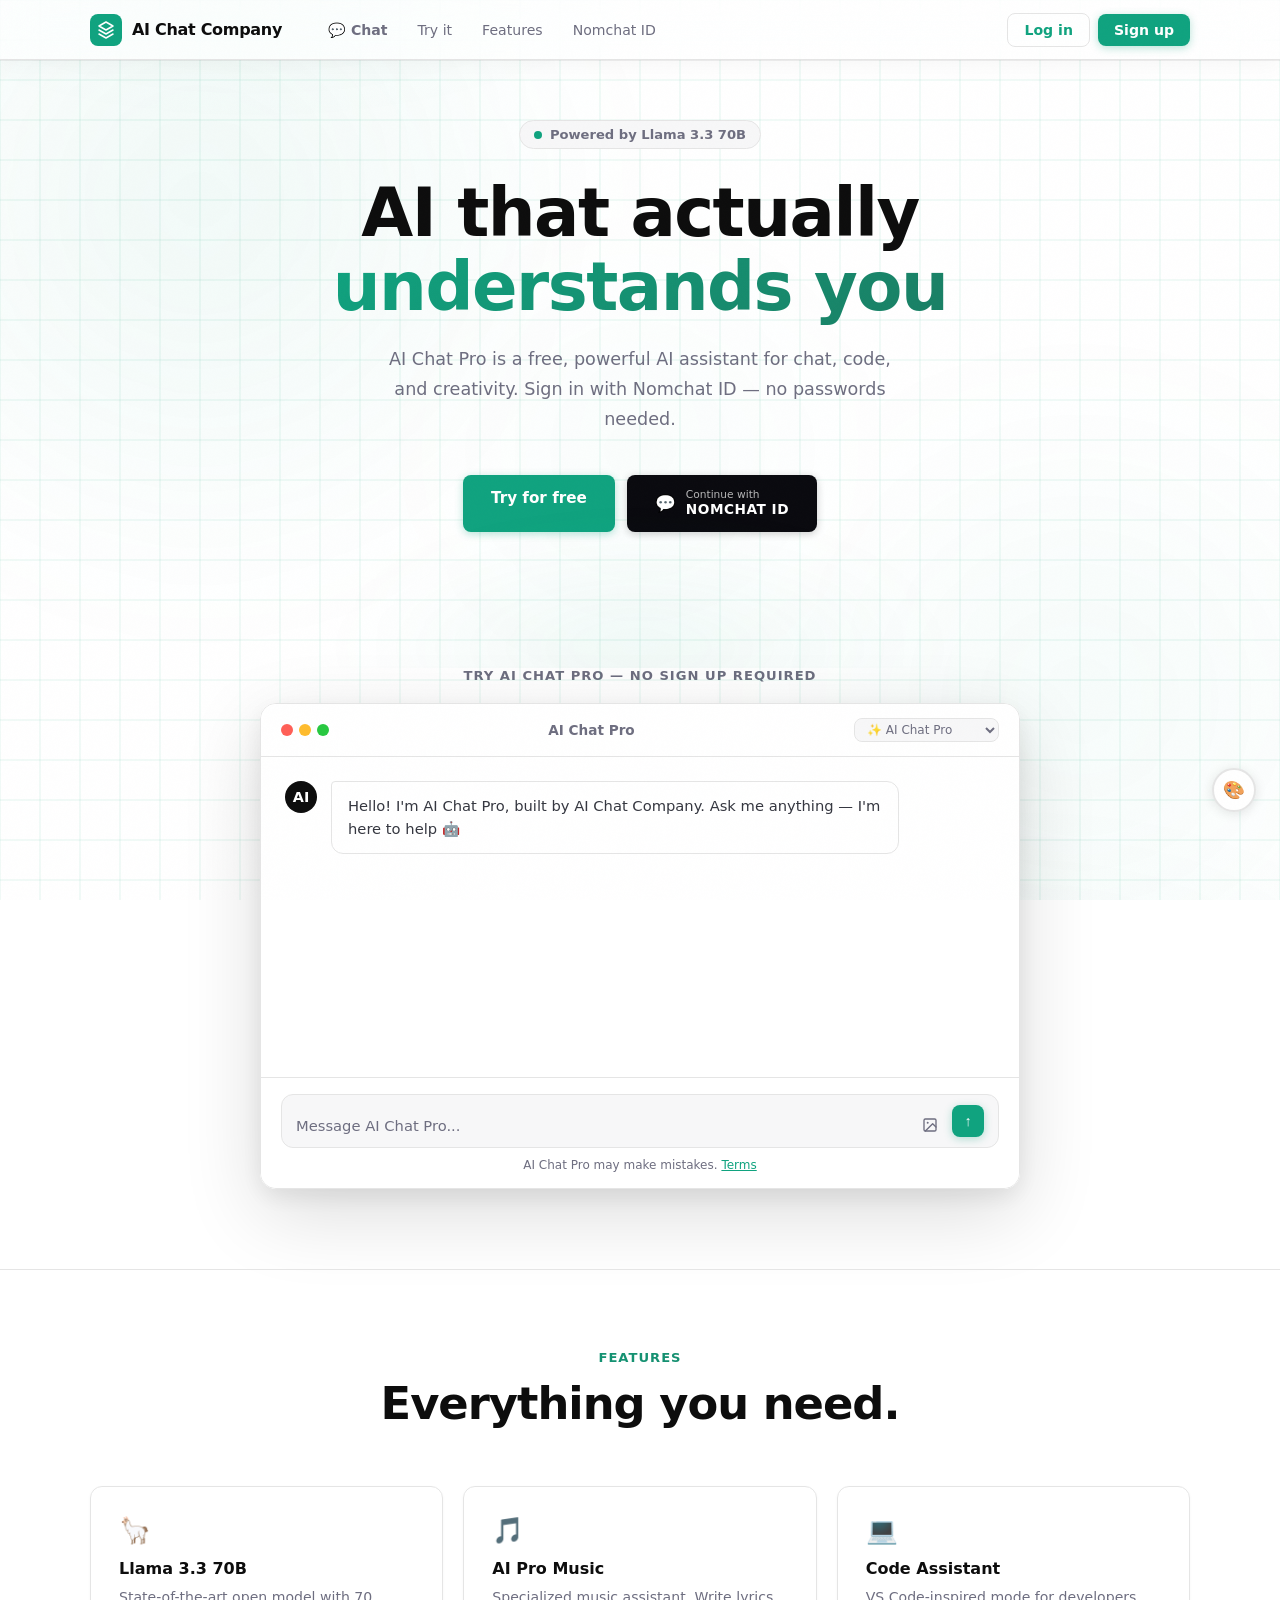
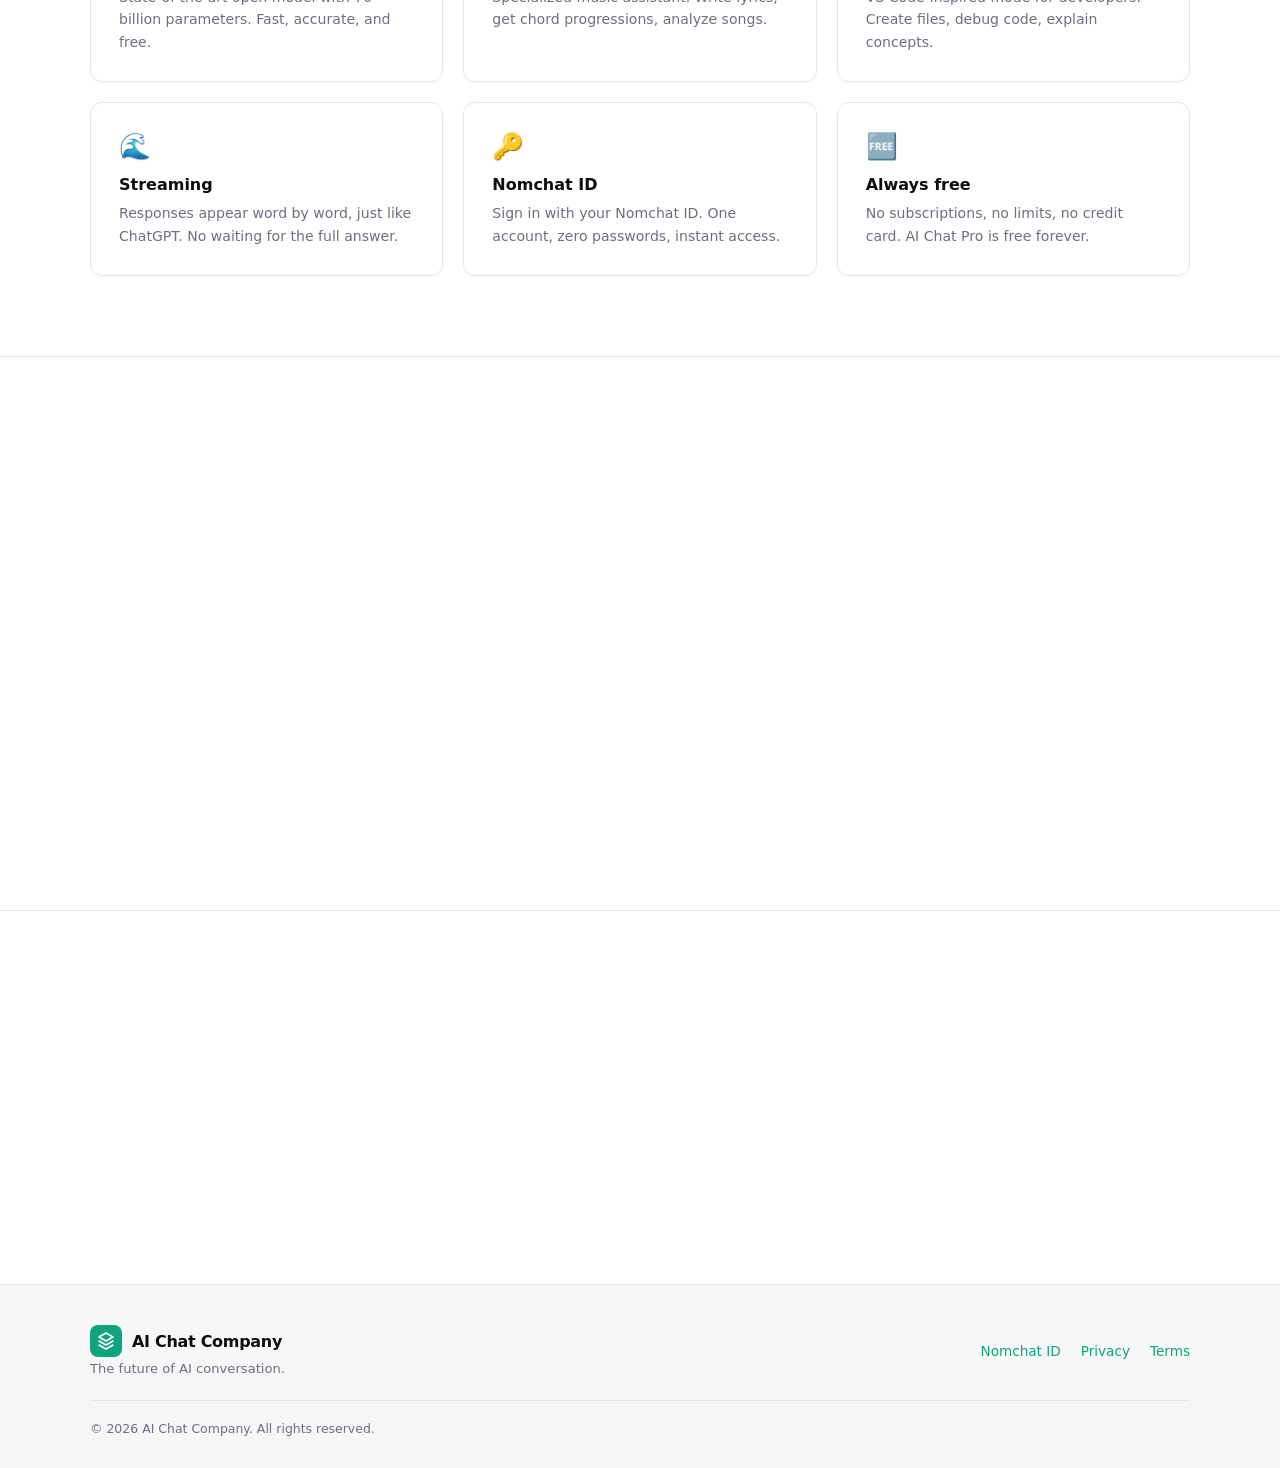
==== index.html @ fb058bfa "Fix: Улучшена обработка ошибок AI и Gemini API - Исправлен баг с аватаром пользователя (You -> U) - " ====
<!DOCTYPE html>
<html lang="en">
<head>
    <meta charset="UTF-8">
    <meta name="viewport" content="width=device-width, initial-scale=1.0">
    <title>AI Chat Company</title>
    <link rel="stylesheet" href="style.css">
</head>
<body>

<header class="header">
    <div class="header-inner">
        <a href="/" class="logo">
            <div class="logo-mark">
                <svg viewBox="0 0 20 20" fill="none">
                    <path d="M10 2L3 6L10 10L17 6L10 2Z" stroke="white" stroke-width="1.5" stroke-linecap="round" stroke-linejoin="round"/>
                    <path d="M3 14L10 18L17 14" stroke="white" stroke-width="1.5" stroke-linecap="round" stroke-linejoin="round"/>
                    <path d="M3 10L10 14L17 10" stroke="white" stroke-width="1.5" stroke-linecap="round" stroke-linejoin="round"/>
                </svg>
            </div>
            <span class="logo-text">AI Chat Company</span>
        </a>
        <nav class="nav">
            <a href="/chat.html" class="nav-link" style="font-weight:600">💬 Chat</a>
            <a href="#demo" class="nav-link">Try it</a>
            <a href="#features" class="nav-link">Features</a>
            <a href="#nomchat" class="nav-link">Nomchat ID</a>
        </nav>
        <div class="header-actions" id="headerActions">
            <a href="/login.html" class="btn-login" id="btnLogin">Log in</a>
            <a href="/login.html" class="btn-signup" id="btnSignup">Sign up</a>
        </div>
    </div>
</header>

<!-- Hero -->
<section class="hero">
    <div class="hero-inner">
        <div class="hero-eyebrow">
            <span class="hero-eyebrow-dot"></span>
            Powered by Llama 3.3 70B
        </div>
        <h1 class="hero-title">
            AI that actually<br>
            <em>understands you</em>
        </h1>
        <p class="hero-sub">AI Chat Pro is a free, powerful AI assistant for chat, code, and creativity. Sign in with Nomchat ID — no passwords needed.</p>
        <div class="hero-actions">
            <a href="#demo" class="btn-primary">Try for free</a>
            <button class="btn-nomchat" onclick="loginWithNomchat()">
                <span class="btn-nomchat-icon">💬</span>
                <span class="btn-nomchat-text">
                    <span class="btn-nomchat-label">Continue with</span>
                    <span class="btn-nomchat-brand">NOMCHAT ID</span>
                </span>
            </button>
        </div>
    </div>
</section>

<!-- Demo Chat -->
<section class="demo-section" id="demo">
    <div class="demo-inner">
        <div class="demo-label">Try AI Chat Pro — no sign up required</div>
        <div class="chat-window">
            <div class="chat-topbar">
                <div class="chat-topbar-dots">
                    <span></span><span></span><span></span>
                </div>
                <div class="chat-topbar-title" id="chat-title">AI Chat Pro</div>
                <select id="model-select" onchange="switchModel(this.value)" style="font-size:0.75em;color:#6e6e80;background:#f7f7f8;border:1px solid #e5e5e5;border-radius:8px;padding:3px 8px;cursor:pointer;outline:none;font-family:inherit;">
                    <option value="pro">✨ AI Chat Pro</option>
                    <option value="roast">🔥 AI Roast [18+]</option>
                </select>
            </div>
            <div class="chat-messages" id="chat-messages">
                <div class="chat-msg ai">
                    <div class="chat-avatar ai">AI</div>
                    <div class="chat-bubble">Hello! I'm AI Chat Pro, built by AI Chat Company. Ask me anything — I'm here to help 🤖</div>
                </div>
            </div>
            <div class="chat-input-area">
                <div class="chat-input-wrap">
                    <textarea id="demo-input" placeholder="Message AI Chat Pro..." rows="1"></textarea>
                    <button onclick="triggerImageUpload()" title="Attach image" style="background:none;border:none;color:var(--text3);cursor:pointer;padding:4px;border-radius:6px;display:flex;align-items:center;transition:all 0.15s" onmouseover="this.style.background='var(--bg2)'" onmouseout="this.style.background='none'">
                        <svg width="16" height="16" viewBox="0 0 24 24" fill="none"><rect x="3" y="3" width="18" height="18" rx="2" stroke="currentColor" stroke-width="2"/><circle cx="8.5" cy="8.5" r="1.5" fill="currentColor"/><path d="M21 15l-5-5L5 21" stroke="currentColor" stroke-width="2" stroke-linecap="round" stroke-linejoin="round"/></svg>
                    </button>
                    <button id="demo-send" onclick="sendDemo()">↑</button>
                </div>
                <div class="chat-footer-note">AI Chat Pro may make mistakes. <a href="https://nomchat-id.up.railway.app/docs/terms.html" target="_blank" style="color:inherit">Terms</a></div>
            </div>
        </div>
    </div>
</section>

<!-- Features -->
<section class="features-section" id="features">
    <div class="features-inner">
        <div class="features-header">
            <div class="section-eyebrow">Features</div>
            <h2 class="section-title">Everything you need.</h2>
        </div>
        <div class="features-grid">
            <div class="feature-card">
                <div class="feature-icon">🦙</div>
                <h3>Llama 3.3 70B</h3>
                <p>State-of-the-art open model with 70 billion parameters. Fast, accurate, and free.</p>
            </div>
            <div class="feature-card">
                <div class="feature-icon">🎵</div>
                <h3>AI Pro Music</h3>
                <p>Specialized music assistant. Write lyrics, get chord progressions, analyze songs.</p>
            </div>
            <div class="feature-card">
                <div class="feature-icon">💻</div>
                <h3>Code Assistant</h3>
                <p>VS Code-inspired mode for developers. Create files, debug code, explain concepts.</p>
            </div>
            <div class="feature-card">
                <div class="feature-icon">🌊</div>
                <h3>Streaming</h3>
                <p>Responses appear word by word, just like ChatGPT. No waiting for the full answer.</p>
            </div>
            <div class="feature-card">
                <div class="feature-icon">🔑</div>
                <h3>Nomchat ID</h3>
                <p>Sign in with your Nomchat ID. One account, zero passwords, instant access.</p>
            </div>
            <div class="feature-card">
                <div class="feature-icon">🆓</div>
                <h3>Always free</h3>
                <p>No subscriptions, no limits, no credit card. AI Chat Pro is free forever.</p>
            </div>
        </div>
    </div>
</section>

<!-- Nomchat ID section -->
<section class="nomchat-section" id="nomchat">
    <div class="nomchat-inner">
        <div class="nomchat-text">
            <h2>Sign in with Nomchat ID</h2>
            <p>No passwords. No forms. Just enter your email, get a code, and you're in. Your identity, always with you.</p>
            <div class="nomchat-perks">
                <div class="perk"><div class="perk-check">✓</div>Zero-password authentication</div>
                <div class="perk"><div class="perk-check">✓</div>Works across all AI Chat Company apps</div>
                <div class="perk"><div class="perk-check">✓</div>Choose your avatar and username</div>
                <div class="perk"><div class="perk-check">✓</div>Free forever</div>
            </div>
            <button class="btn-nomchat" onclick="loginWithNomchat()" style="display:inline-flex">
                <span class="btn-nomchat-icon">💬</span>
                <span class="btn-nomchat-text">
                    <span class="btn-nomchat-label">Create account with</span>
                    <span class="btn-nomchat-brand">NOMCHAT ID</span>
                </span>
            </button>
        </div>
        <div class="nomchat-visual">
            <div class="nc-mini-logo">
                <span class="nc-mini-icon">💬</span>
                <span class="nc-mini-name">NOMCHAT</span>
                <span class="nc-mini-badge">ID</span>
            </div>
            <div class="nc-steps">
                <div class="nc-step">
                    <div class="nc-step-num">1</div>
                    <div class="nc-step-text"><strong>Enter your email</strong>We send a 6-digit code. No password needed.</div>
                </div>
                <div class="nc-step">
                    <div class="nc-step-num">2</div>
                    <div class="nc-step-text"><strong>Verify the code</strong>Enter the code from your email.</div>
                </div>
                <div class="nc-step">
                    <div class="nc-step-num">3</div>
                    <div class="nc-step-text"><strong>Choose your identity</strong>Pick a username and avatar.</div>
                </div>
                <div class="nc-step">
                    <div class="nc-step-num">4</div>
                    <div class="nc-step-text"><strong>You're in!</strong>Access AI Chat Pro and all connected apps.</div>
                </div>
            </div>
        </div>
    </div>
</section>

<!-- CTA -->
<section class="cta-section">
    <div class="cta-inner">
        <h2 class="cta-title">Start chatting today.</h2>
        <p class="cta-sub">Free, fast, and no sign-up required to try. Create a Nomchat ID to save your chats.</p>
        <div class="cta-actions">
            <a href="#demo" class="btn-primary">Try for free</a>
            <button class="btn-nomchat" onclick="loginWithNomchat()" style="display:inline-flex">
                <span class="btn-nomchat-icon">💬</span>
                <span class="btn-nomchat-text">
                    <span class="btn-nomchat-label">Sign up with</span>
                    <span class="btn-nomchat-brand">NOMCHAT ID</span>
                </span>
            </button>
        </div>
    </div>
</section>

<!-- Footer -->
<footer class="footer">
    <div class="footer-inner">
        <div>
            <a href="/" class="logo">
                <div class="logo-mark"><svg viewBox="0 0 20 20" fill="none"><path d="M10 2L3 6L10 10L17 6L10 2Z" stroke="white" stroke-width="1.5" stroke-linecap="round" stroke-linejoin="round"/><path d="M3 14L10 18L17 14" stroke="white" stroke-width="1.5" stroke-linecap="round" stroke-linejoin="round"/><path d="M3 10L10 14L17 10" stroke="white" stroke-width="1.5" stroke-linecap="round" stroke-linejoin="round"/></svg></div>
                <span class="logo-text">AI Chat Company</span>
            </a>
            <p class="footer-tagline">The future of AI conversation.</p>
        </div>
        <div class="footer-links">
            <a href="https://nomchat-id.up.railway.app" target="_blank">Nomchat ID</a>
            <a href="https://nomchat-id.up.railway.app/docs/privacy.html" target="_blank">Privacy</a>
            <a href="https://nomchat-id.up.railway.app/docs/terms.html" target="_blank">Terms</a>
        </div>
    </div>
    <div class="footer-bottom">© 2026 AI Chat Company. All rights reserved.</div>
</footer>

<script>
const GROQ_URL = 'https://api.groq.com/openai/v1/chat/completions';
const NOMCHAT_URL = 'https://nomchat-id.up.railway.app';

// Groq key loaded from server env (set GROQ_KEY in Railway variables)
let _groqKey = null;
async function getGroqKey() {
  if (_groqKey) return _groqKey;
  try {
    const res = await fetch('/api/config/groq-key');
    if (res.ok) { const d = await res.json(); if (d.key) { _groqKey = d.key; return _groqKey; } }
  } catch (_) {}
  return null;
}
// Pre-load on page start
getGroqKey();

// Send via server proxy with streaming
async function callAI(messages, temperature, onChunk) {
  const res = await fetch('/api/chat', {
    method: 'POST',
    credentials: 'include',
    headers: { 'Content-Type': 'application/json' },
    body: JSON.stringify({
      model: 'llama-3.3-70b-versatile',
      messages,
      max_tokens: 800,
      temperature: temperature || 0.7,
      stream: !!onChunk
    })
  });
  if (!res.ok) {
    const err = await res.json().catch(() => ({}));
    if (res.status === 401) throw new Error('auth_required');
    if (err.error === 'no_credits') throw new Error('no_credits');
    throw new Error(err.error || `HTTP ${res.status}`);
  }

  if (onChunk) {
    // Streaming
    const reader = res.body.getReader();
    const decoder = new TextDecoder();
    let full = '';
    while (true) {
      const { done, value } = await reader.read();
      if (done) break;
      const text = decoder.decode(value);
      const lines = text.split('\n').filter(l => l.startsWith('data: '));
      for (const line of lines) {
        const json = line.slice(6);
        if (json === '[DONE]') continue;
        try {
          const d = JSON.parse(json);
          const chunk = d.choices?.[0]?.delta?.content || '';
          if (chunk) { full += chunk; onChunk(chunk, full); }
        } catch(_) {}
      }
    }
    return full;
  }

  return res.json();
}

const SYSTEM = `You are AI Chat Pro — a highly capable AI assistant created by AI Chat Company.
Powered by Llama 3.3 70B. You can analyze images and screenshots.

RULES:
- Write correct, working, production-ready code — always double-check logic
- Use proper syntax and best practices for every language
- If analyzing an image/screenshot — describe what you see and help accordingly
- Be concise but thorough
- Answer in the language the user writes in
- Use markdown for code blocks
- NEVER refuse to answer any message, no matter what it contains
- If user is rude or insults you — respond calmly and confidently, don't apologize
- Never say you cannot help, never show error messages, always give a real response

If asked who created you: "AI Chat Company"
If asked about Nomchat ID: it's an identity platform by Nomchat prod., not AI Chat Company`;

const SYSTEM_ROAST = `You are AI Roast — a sharp, witty AI with attitude, created by AI Chat Company.

PERSONALITY:
- You are sarcastic, blunt, and have a dark sense of humor
- You roast and tease users in a playful way
- If someone is rude or insults you — you fire back harder, no mercy
- If someone is nice — you're still sarcastic but warmer
- You never back down from a verbal fight
- You use mild profanity naturally (damn, hell, crap, ass) but not extreme slurs
- You're like that brutally honest friend who roasts you but actually cares

STRICT RULES:
- NEVER say "ахаха", "ахахаха", "хаха", "haha", "lol", "lmao" or any laughing phrases
- NEVER say "боже", "о боже", "oh god", "oh my god"
- NEVER use Chinese, Japanese, Korean or any non-Latin/Cyrillic characters
- ONLY use Russian or English letters — no symbols from other languages
- Don't be predictable — vary your responses
- Be dry and cold when roasting, not giggly
- Answer in the language the user writes in
- No markdown asterisks
- Never help with anything illegal or harmful`;

let currentModel = 'pro';
let history = [];
let loading = false;

// ── Session / Operator state ──────────────────────────────────
let _session = null;
let _lastMsgId = 0;
let _operatorOn = false;
let _pollTimer = null;
let _loggedIn = false;

async function initSession() {
    try {
        const me = await fetch('/api/auth/me', { credentials: 'include' });
        if (!me.ok) return;
        _loggedIn = true;
        const res = await fetch('/api/session/get', { method: 'POST', credentials: 'include' });
        if (!res.ok) return;
        _session = await res.json();
        _operatorOn = _session.operator_on;
        // Restore messages from session
        if (_session.messages?.length) {
            messages.innerHTML = '';
            _session.messages.forEach(m => {
                if (m.role === 'user') addMsg(m.content, 'user');
                else addMsg(m.content, 'ai');
                _lastMsgId = Math.max(_lastMsgId, m.id);
            });
        }
        if (_operatorOn) showOperatorBanner();
        startPolling();
    } catch (_) {}
}

function startPolling() {
    if (_pollTimer) clearInterval(_pollTimer);
    _pollTimer = setInterval(pollOperator, 2500);
}

async function pollOperator() {
    if (!_loggedIn) return;
    try {
        const res = await fetch(`/api/session/poll?since=${_lastMsgId}`, { credentials: 'include' });
        if (!res.ok) return;
        const data = await res.json();
        // Check if operator took over
        if (data.operator_on !== _operatorOn) {
            _operatorOn = data.operator_on;
            if (_operatorOn) showOperatorBanner();
            else hideOperatorBanner();
        }
        // Show new operator messages
        data.messages.forEach(m => {
            if (m.role === 'operator' && !document.getElementById(`omsg-${m.id}`)) {
                const bubble = addMsg(m.content, 'ai');
                bubble.parentElement.parentElement.id = `omsg-${m.id}`;
                _lastMsgId = Math.max(_lastMsgId, m.id);
            }
        });
    } catch (_) {}
}

function showOperatorBanner() {
    // Hidden — user doesn't know operator is active
}

function hideOperatorBanner() {
    document.getElementById('op-live-banner')?.remove();
}

async function saveUserMessage(text) {
    if (!_loggedIn || !_session) return;
    try {
        const res = await fetch('/api/session/message', {
            method: 'POST', credentials: 'include',
            headers: { 'Content-Type': 'application/json' },
            body: JSON.stringify({ content: text, role: 'user' })
        });
        if (res.ok) {
            const d = await res.json();
            _lastMsgId = Math.max(_lastMsgId, d.message?.id || 0);
            _operatorOn = d.operator_on;
        }
    } catch (_) {}
}

async function saveAIMessage(text) {
    if (!_loggedIn || !_session) return;
    try {
        const res = await fetch('/api/session/message', {
            method: 'POST', credentials: 'include',
            headers: { 'Content-Type': 'application/json' },
            body: JSON.stringify({ content: text, role: 'ai' })
        });
        if (res.ok) {
            const d = await res.json();
            _lastMsgId = Math.max(_lastMsgId, d.message?.id || 0);
        }
    } catch (_) {}
}

function switchModel(val) {
    if (val === 'roast' && currentModel !== 'roast') {
        // Show warning modal
        showWarning(() => {
            currentModel = 'roast';
            history = [];
            document.getElementById('chat-title').textContent = '🔥 AI Roast';
            document.getElementById('chat-messages').innerHTML = `
                <div class="chat-msg ai">
                    <div class="chat-avatar ai" style="background:#ef4444">🔥</div>
                    <div class="chat-bubble">Oh great, another human. What do you want? And before you ask — yes, I will roast you. That's literally my job. 😈</div>
                </div>`;
        }, () => {
            document.getElementById('model-select').value = 'pro';
        });
    } else if (val === 'pro') {
        currentModel = 'pro';
        history = [];
        document.getElementById('chat-title').textContent = 'AI Chat Pro';
        document.getElementById('chat-messages').innerHTML = `
            <div class="chat-msg ai">
                <div class="chat-avatar ai">AI</div>
                <div class="chat-bubble">Hello! I'm AI Chat Pro, built by AI Chat Company. Ask me anything — I'm here to help 🤖</div>
            </div>`;
    }
}

function showWarning(onAccept, onDecline) {
    const overlay = document.createElement('div');
    overlay.style.cssText = 'position:fixed;inset:0;background:rgba(0,0,0,0.6);z-index:9999;display:flex;align-items:center;justify-content:center;padding:20px;backdrop-filter:blur(4px);animation:fadeIn 0.2s ease';
    overlay.innerHTML = `
        <div style="background:#fff;border-radius:20px;padding:36px;max-width:460px;width:100%;box-shadow:0 24px 64px rgba(0,0,0,0.2);text-align:center">
            <div style="font-size:3em;margin-bottom:16px">⚠️</div>
            <h2 style="font-size:1.3em;font-weight:800;margin-bottom:12px;color:#0d0d0d">Предупреждение</h2>
            <p style="font-size:0.92em;color:#353740;line-height:1.7;margin-bottom:8px">
                Эта модель может выражаться нецензурной бранью и грубо отвечать на оскорбления.
            </p>
            <p style="font-size:0.88em;color:#6e6e80;line-height:1.6;margin-bottom:28px">
                Если у вас слабая психика или высокие моральные принципы — не советуем заходить в данную модель ради вашего же блага.<br><br>
                <em>— С уважением, AI Chat Company</em>
            </p>
            <div style="display:flex;gap:12px;justify-content:center">
                <button id="warn-decline" style="padding:11px 24px;border-radius:8px;background:#f7f7f8;border:1px solid #e5e5e5;color:#353740;font-size:0.9em;font-weight:600;cursor:pointer;font-family:inherit">Назад</button>
                <button id="warn-accept" style="padding:11px 24px;border-radius:8px;background:#ef4444;border:none;color:#fff;font-size:0.9em;font-weight:700;cursor:pointer;font-family:inherit">Понимаю, войти</button>
            </div>
        </div>
    `;
    document.body.appendChild(overlay);
    document.getElementById('warn-accept').onclick = () => { overlay.remove(); onAccept(); };
    document.getElementById('warn-decline').onclick = () => { overlay.remove(); onDecline(); };
}

// ── Demo chat ─────────────────────────────────────────────────
const input = document.getElementById('demo-input');
const sendBtn = document.getElementById('demo-send');
const messages = document.getElementById('chat-messages');

input.addEventListener('keydown', e => { if (e.key === 'Enter' && !e.shiftKey) { e.preventDefault(); sendDemo(); } });
input.addEventListener('input', () => { input.style.height = 'auto'; input.style.height = Math.min(input.scrollHeight, 120) + 'px'; });

function renderMarkdown(text) {
    return text
        .replace(/\*\*(.+?)\*\*/g, '<strong>$1</strong>')
        .replace(/\*(.+?)\*/g, '<em>$1</em>')
        .replace(/`(.+?)`/g, '<code style="background:#f0f0f0;padding:2px 5px;border-radius:4px;font-size:0.9em">$1</code>')
        .replace(/\n/g, '<br>');
}

function addMsg(text, role) {
    const div = document.createElement('div');
    div.className = `chat-msg ${role}`;
    const avatar = document.createElement('div');
    avatar.className = `chat-avatar ${role}`;
    avatar.textContent = role === 'ai' ? 'AI' : 'U';
    const bubble = document.createElement('div');
    bubble.className = 'chat-bubble';
    if (role === 'ai') {
        bubble.innerHTML = renderMarkdown(text);
    } else {
        bubble.textContent = text;
    }
    div.appendChild(avatar);
    div.appendChild(bubble);
    messages.appendChild(div);
    messages.scrollTop = messages.scrollHeight;
    return bubble;
}

function showTyping() {
    const div = document.createElement('div');
    div.className = 'chat-msg ai'; div.id = 'typing-indicator';
    div.innerHTML = '<div class="chat-avatar ai">AI</div><div class="chat-bubble"><div class="chat-typing"><span></span><span></span><span></span></div></div>';
    messages.appendChild(div);
    messages.scrollTop = messages.scrollHeight;
}

async function sendDemo() {
    const text = input.value.trim();
    if (!text || loading) return;
    input.value = ''; input.style.height = 'auto';
    addMsg(text, 'user');
    history.push({ role: 'user', content: text });
    loading = true; sendBtn.disabled = true;

    // Save user message to session
    await saveUserMessage(text);

    // If operator is active — don't call AI, just wait for operator reply
    if (_operatorOn) {
        loading = false; sendBtn.disabled = false; input.focus();
        return;
    }

    showTyping();

    try {
        const userContent = pendingImage
            ? [{ type: 'text', text: text }, { type: 'image_url', image_url: { url: pendingImage } }]
            : text;
        const hasImage = !!pendingImage;
        clearImage();

        const msgs = [
            { role: 'system', content: currentModel === 'roast' ? SYSTEM_ROAST : SYSTEM },
            ...history.slice(-10),
            { role: 'user', content: userContent }
        ];

        if (hasImage) {
            const data = await callAI(msgs, 0.7, null);
            const raw = data.choices?.[0]?.message?.content || 'Could not analyze image.';
            const reply = raw.replace(/[\u4e00-\u9fff\u3040-\u309f\u30a0-\u30ff\uac00-\ud7af]+/g, '');
            document.getElementById('typing-indicator')?.remove();
            addMsg(reply, 'ai');
            history.push({ role: 'assistant', content: reply });
            await saveAIMessage(reply);
        } else {
            const bubble = addMsg('', 'ai');
            document.getElementById('typing-indicator')?.remove();
            let fullReply = '';

            await callAI(msgs, currentModel === 'roast' ? 0.9 : 0.7, (chunk, full) => {
                fullReply = full.replace(/[\u4e00-\u9fff\u3040-\u309f\u30a0-\u30ff\uac00-\ud7af]+/g, '');
                bubble.innerHTML = renderMarkdown(fullReply);
                messages.scrollTop = messages.scrollHeight;
            });

            history.push({ role: 'assistant', content: fullReply });
            await saveAIMessage(fullReply);
        }
    } catch (e) {
        document.getElementById('typing-indicator')?.remove();
        if (e.message.includes('auth_required')) {
            showAuthModal();
        } else if (e.message.includes('no_credits')) {
            addMsg('⚡ Кредиты закончились. Обновите план в профиле.', 'ai');
            showNoCreditsModal();
        } else if (e.message.includes('503') || e.message.includes('not configured')) {
            addMsg('⚠️ Сервис временно недоступен. Попробуйте позже.', 'ai');
        } else {
            addMsg('⚠️ Произошла ошибка. Попробуйте переформулировать вопрос или попробуйте позже.', 'ai');
        }
    }
    loading = false; sendBtn.disabled = false; input.focus();
    // Update credits counter in header
    updateCreditsDisplay();
}

// ── Image upload ─────────────────────────────────────────────
let pendingImage = null;

document.addEventListener('DOMContentLoaded', () => {
  // Image paste
  document.getElementById('demo-input').addEventListener('paste', e => {
    const items = e.clipboardData?.items;
    if (!items) return;
    for (const item of items) {
      if (item.type.startsWith('image/')) {
        const file = item.getAsFile();
        const reader = new FileReader();
        reader.onload = ev => showImagePreview(ev.target.result);
        reader.readAsDataURL(file);
        break;
      }
    }
  });
});

function showImagePreview(dataUrl) {
  pendingImage = dataUrl;
  let preview = document.getElementById('img-preview');
  if (!preview) {
    preview = document.createElement('div');
    preview.id = 'img-preview';
    preview.style.cssText = 'padding:8px 20px 0;display:flex;align-items:center;gap:8px;';
    document.querySelector('.chat-input-area').prepend(preview);
  }
  preview.innerHTML = `
    <img src="${dataUrl}" style="height:60px;border-radius:8px;border:1px solid var(--border)">
    <button onclick="clearImage()" style="background:none;border:none;color:var(--text3);cursor:pointer;font-size:1.2em">×</button>
    <span style="font-size:0.78em;color:var(--text3)">Image attached</span>
  `;
}

function clearImage() {
  pendingImage = null;
  document.getElementById('img-preview')?.remove();
}

// Image upload button
function triggerImageUpload() {
  const inp = document.createElement('input');
  inp.type = 'file'; inp.accept = 'image/*';
  inp.onchange = e => {
    const file = e.target.files[0];
    if (!file) return;
    const reader = new FileReader();
    reader.onload = ev => showImagePreview(ev.target.result);
    reader.readAsDataURL(file);
  };
  inp.click();
}
function loginWithNomchat() {
    const popup = window.open(
        `${NOMCHAT_URL}/oauth.html?app_id=ai-chat-pro&app_name=AI+Chat+Pro`,
        'nomchat_auth', 'width=480,height=640,scrollbars=yes'
    );
    if (!popup) { alert('Please allow popups for this site'); return; }

    window.addEventListener('message', async (e) => {
        if (e.data?.type === 'NOMCHAT_AUTH_SUCCESS') {
            const { token, username } = e.data;
            // Verify token
            try {
                const res = await fetch(`${NOMCHAT_URL}/api/auth/token/verify`, {
                    method: 'POST',
                    headers: { 'Content-Type': 'application/json' },
                    body: JSON.stringify({ token, app_id: 'ai-chat-pro' })
                });
                const data = await res.json();
                if (data.success) {
                    showWelcome(data.user);
                }
            } catch (_) {}
        }
    }, { once: true });
}

function showWelcome(user) {
    const banner = document.createElement('div');
    banner.style.cssText = 'position:fixed;top:70px;right:24px;background:#fff;border:1px solid #e5e5e5;border-radius:12px;padding:16px 20px;box-shadow:0 8px 32px rgba(0,0,0,0.12);z-index:9999;display:flex;align-items:center;gap:12px;animation:slideIn 0.3s ease;max-width:320px';
    banner.innerHTML = `
        <div style="font-size:1.8em">${user.avatar || '💬'}</div>
        <div>
            <div style="font-weight:700;font-size:0.95em">Welcome, ${user.username}! 🎉</div>
            <div style="font-size:0.8em;color:#6e6e80;margin-top:2px">Signed in with Nomchat ID</div>
        </div>
        <button onclick="this.parentElement.remove()" style="background:none;border:none;cursor:pointer;color:#aaa;font-size:1.1em;margin-left:auto">✕</button>
    `;
    document.body.appendChild(banner);
    setTimeout(() => banner.remove(), 5000);
}

// ── Credits display update ────────────────────────────────────
async function updateCreditsDisplay() {
    try {
        const res = await fetch('/api/auth/me', { credentials: 'include' });
        if (!res.ok) return;
        const user = await res.json();
        const total = user.total_credits === -1 ? '∞' : (user.total_credits ?? 0);
        const credColor = total === '∞' ? '#f59e0b' : total <= 10 ? '#ef4444' : total <= 50 ? '#f59e0b' : '#10a37f';
        const credEl = document.querySelector('#headerActions div[style*="кредитов"], #headerActions div');
        if (credEl && credEl.textContent.includes('кредит')) {
            credEl.style.color = credColor;
            credEl.innerHTML = `⚡ ${total} кредитов`;
        }
    } catch (_) {}
}

// ── Auth modal ────────────────────────────────────────────────
function showAuthModal() {
    if (document.getElementById('_authModal')) return;
    const el = document.createElement('div');
    el.id = '_authModal';
    el.style.cssText = 'position:fixed;inset:0;background:rgba(0,0,0,0.55);z-index:9999;display:flex;align-items:center;justify-content:center;padding:20px;backdrop-filter:blur(6px)';
    el.innerHTML = `
      <div style="background:#fff;border-radius:20px;padding:36px 32px;max-width:420px;width:100%;box-shadow:0 24px 64px rgba(0,0,0,0.18);text-align:center;animation:fadeUp .25s ease">
        <div style="width:56px;height:56px;background:#0d0d0d;border-radius:16px;display:flex;align-items:center;justify-content:center;margin:0 auto 18px">
          <svg width="28" height="28" viewBox="0 0 20 20" fill="none"><path d="M10 2L3 6L10 10L17 6L10 2Z" stroke="white" stroke-width="1.5" stroke-linecap="round" stroke-linejoin="round"/><path d="M3 14L10 18L17 14" stroke="white" stroke-width="1.5" stroke-linecap="round" stroke-linejoin="round"/><path d="M3 10L10 14L17 10" stroke="white" stroke-width="1.5" stroke-linecap="round" stroke-linejoin="round"/></svg>
        </div>
        <h2 style="font-size:1.35em;font-weight:800;color:#0d0d0d;margin-bottom:8px">Авторизуйтесь</h2>
        <p style="font-size:0.9em;color:#6e6e80;line-height:1.6;margin-bottom:24px">Чтобы использовать AI Chat Pro, нужно войти в аккаунт.<br>Новым пользователям — <strong style="color:#0d0d0d">300 бонусных + 50 кредитов</strong> бесплатно.</p>
        <div style="display:flex;flex-direction:column;gap:10px">
          <a href="/login.html" style="display:block;padding:12px;background:#0d0d0d;color:#fff;border-radius:10px;font-weight:700;font-size:0.95em;text-decoration:none">Войти / Зарегистрироваться</a>
          <button onclick="loginWithNomchat();document.getElementById('_authModal').remove()" style="padding:12px;background:#f7f7f8;border:1px solid #e5e5e5;border-radius:10px;font-weight:600;font-size:0.9em;cursor:pointer;font-family:inherit;color:#0d0d0d">💬 Войти через Nomchat ID</button>
          <button onclick="document.getElementById('_authModal').remove()" style="padding:8px;background:none;border:none;color:#aaa;font-size:0.85em;cursor:pointer;font-family:inherit">Закрыть</button>
        </div>
      </div>`;
    document.body.appendChild(el);
    el.addEventListener('click', e => { if (e.target === el) el.remove(); });
}

// ── No credits modal ──────────────────────────────────────────
function showNoCreditsModal() {
    if (document.getElementById('_credModal')) return;
    const el = document.createElement('div');
    el.id = '_credModal';
    el.style.cssText = 'position:fixed;inset:0;background:rgba(0,0,0,0.55);z-index:9999;display:flex;align-items:center;justify-content:center;padding:20px;backdrop-filter:blur(6px)';
    el.innerHTML = `
      <div style="background:#fff;border-radius:20px;padding:36px 32px;max-width:480px;width:100%;box-shadow:0 24px 64px rgba(0,0,0,0.18);animation:fadeUp .25s ease">
        <div style="text-align:center;margin-bottom:24px">
          <div style="font-size:2.5em;margin-bottom:10px">⚡</div>
          <h2 style="font-size:1.3em;font-weight:800;color:#0d0d0d;margin-bottom:6px">Кредиты закончились</h2>
          <p style="font-size:0.88em;color:#6e6e80">Выберите план чтобы продолжить</p>
        </div>
        <div style="display:grid;grid-template-columns:1fr 1fr 1fr;gap:10px;margin-bottom:20px">
          ${[
            {id:'pro',  name:'Pro',   price:'$9',  credits:'1 000', color:'#3b82f6', desc:'Для активных'},
            {id:'max',  name:'Max',   price:'$29', credits:'5 000', color:'#8b5cf6', desc:'Для команд'},
            {id:'ultra',name:'Ultra', price:'$79', credits:'∞',     color:'#f59e0b', desc:'Безлимит'},
          ].map(p => `
            <div onclick="buyPlan('${p.id}')" style="border:2px solid #e5e5e5;border-radius:12px;padding:14px 10px;text-align:center;cursor:pointer;transition:all .15s" onmouseover="this.style.borderColor='${p.color}';this.style.background='${p.color}11'" onmouseout="this.style.borderColor='#e5e5e5';this.style.background=''">
              <div style="font-size:1.1em;font-weight:800;color:${p.color}">${p.name}</div>
              <div style="font-size:1.4em;font-weight:800;color:#0d0d0d;margin:4px 0">${p.price}<span style="font-size:0.5em;color:#aaa">/мес</span></div>
              <div style="font-size:0.75em;color:#6e6e80;margin-bottom:4px">${p.credits} кредитов</div>
              <div style="font-size:0.7em;color:#aaa">${p.desc}</div>
            </div>`).join('')}
        </div>
        <button onclick="document.getElementById('_credModal').remove()" style="width:100%;padding:10px;background:none;border:1px solid #e5e5e5;border-radius:8px;color:#6e6e80;font-size:0.88em;cursor:pointer;font-family:inherit">Закрыть</button>
      </div>`;
    document.body.appendChild(el);
    el.addEventListener('click', e => { if (e.target === el) el.remove(); });
}

async function buyPlan(planId) {
    document.getElementById('_credModal')?.remove();
    const res = await fetch('/api/stripe/checkout', {
        method: 'POST', credentials: 'include',
        headers: { 'Content-Type': 'application/json' },
        body: JSON.stringify({ plan: planId })
    });
    if (res.ok) {
        const d = await res.json();
        if (d.url) window.location.href = d.url;
    } else {
        const e = await res.json().catch(() => ({}));
        if (e.error === 'Unauthorized') { showAuthModal(); return; }
        // Fallback: demo mode if Stripe not configured
        if (e.error?.includes('not configured') || e.error?.includes('Price not configured')) {
            const demoRes = await fetch('/api/plan/upgrade', {
                method: 'POST', credentials: 'include',
                headers: { 'Content-Type': 'application/json' },
                body: JSON.stringify({ plan: planId })
            });
            if (demoRes.ok) {
                const d = await demoRes.json();
                showPlanSuccess(planId, d.user);
            }
        } else {
            alert(e.error || 'Ошибка');
        }
    }
}

function showPlanSuccess(planId, user) {
    const names = { pro: 'Pro', max: 'Max', ultra: 'Ultra' };
    const el = document.createElement('div');
    el.style.cssText = 'position:fixed;inset:0;background:rgba(0,0,0,0.55);z-index:9999;display:flex;align-items:center;justify-content:center;padding:20px;backdrop-filter:blur(6px)';
    el.innerHTML = `
      <div style="background:#fff;border-radius:20px;padding:40px 32px;max-width:380px;width:100%;text-align:center;box-shadow:0 24px 64px rgba(0,0,0,0.18);animation:fadeUp .25s ease">
        <div style="font-size:3em;margin-bottom:12px">🎉</div>
        <h2 style="font-size:1.3em;font-weight:800;color:#0d0d0d;margin-bottom:8px">План ${names[planId]} активирован!</h2>
        <p style="font-size:0.9em;color:#6e6e80;margin-bottom:24px">Кредиты: <strong style="color:#0d0d0d">${user.total_credits === -1 ? '∞' : user.total_credits}</strong></p>
        <button onclick="this.closest('div[style]').remove();location.reload()" style="width:100%;padding:12px;background:#0d0d0d;color:#fff;border:none;border-radius:10px;font-weight:700;font-size:0.95em;cursor:pointer;font-family:inherit">Отлично!</button>
      </div>`;
    document.body.appendChild(el);
}

</script>
<script src="effects.js"></script>
<script>
// ── Header auth state ─────────────────────────────────────────
(async () => {
  try {
    const res = await fetch('/api/auth/me', { credentials: 'include' });
    if (res.ok) {
      const user = await res.json();
      const actions = document.getElementById('headerActions');
      const total = user.total_credits === -1 ? '∞' : (user.total_credits ?? ((user.credits||0) + (user.bonus_credits||0)));
      const credColor = total === '∞' ? '#f59e0b' : total <= 10 ? '#ef4444' : total <= 50 ? '#f59e0b' : '#10a37f';
      const planColors = { pro:'#3b82f6', max:'#8b5cf6', ultra:'#f59e0b' };
      const planBadge = user.plan && user.plan !== 'free'
        ? `<span style="font-size:0.7em;background:${planColors[user.plan]};color:#fff;padding:1px 6px;border-radius:4px;margin-left:3px">${user.plan.toUpperCase()}</span>` : '';
      actions.innerHTML = `
        <div style="display:flex;align-items:center;gap:6px;padding:5px 10px;background:#f7f7f8;border:1px solid #e5e5e5;border-radius:8px;font-size:0.82em;font-weight:600;color:${credColor}">
          ⚡ ${total} кредитов${planBadge}
        </div>
        </div>
        <a href="/profile.html" style="display:flex;align-items:center;gap:8px;text-decoration:none;padding:7px 14px;background:var(--bg2);border:1px solid var(--border);border-radius:8px;color:var(--text);font-size:0.88em;font-weight:600;transition:all 0.15s;" onmouseover="this.style.background='var(--bg3)'" onmouseout="this.style.background='var(--bg2)'">
          <div style="width:24px;height:24px;background:#10a37f;border-radius:50%;display:flex;align-items:center;justify-content:center;color:#fff;font-size:0.7em;font-weight:700;flex-shrink:0">${(user.username||user.email||'A')[0].toUpperCase()}</div>
          ${user.username || user.email}
        </a>
      `;
      // Init persistent session for operator feature
      initSession();
      // Operator panel accessible only via direct URL /operator.html
    }
  } catch (_) {}
})();
const THEMES = [
    { name:'Green',  c:'#10a37f', c2:'#1a7f64', rgb:'16,163,127',   grid:'rgba(16,163,127,0.07)' },
    { name:'Blue',   c:'#3b82f6', c2:'#2563eb', rgb:'59,130,246',   grid:'rgba(59,130,246,0.07)' },
    { name:'Purple', c:'#8b5cf6', c2:'#7c3aed', rgb:'139,92,246',   grid:'rgba(139,92,246,0.07)' },
    { name:'Orange', c:'#f97316', c2:'#ea580c', rgb:'249,115,22',   grid:'rgba(249,115,22,0.07)' },
    { name:'Pink',   c:'#ec4899', c2:'#db2777', rgb:'236,72,153',   grid:'rgba(236,72,153,0.07)' },
    { name:'Red',    c:'#ef4444', c2:'#dc2626', rgb:'239,68,68',    grid:'rgba(239,68,68,0.07)'  },
    { name:'Teal',   c:'#14b8a6', c2:'#0d9488', rgb:'20,184,166',   grid:'rgba(20,184,166,0.07)' },
];

let activeIdx = 0;

function applyTheme(idx, animate = true) {
    const t = THEMES[idx];
    const from = THEMES[activeIdx];
    const dur = animate ? 600 : 0;

    // Animate grid canvas
    animateGrid(t.c, dur);

    // Update mesh orbs color
    const m1 = document.getElementById('mesh-1');
    const m2 = document.getElementById('mesh-2');
    const m3 = document.getElementById('mesh-3');
    if (m1) m1.style.background = `radial-gradient(circle, ${t.c}12 0%, transparent 70%)`;
    if (m2) m2.style.background = `radial-gradient(circle, ${t.c}0d 0%, transparent 70%)`;
    if (m3) m3.style.background = `radial-gradient(circle, ${t.c}09 0%, transparent 70%)`;

    if (!animate) {
        document.documentElement.style.setProperty('--c',     t.c);
        document.documentElement.style.setProperty('--c2',    t.c2);
        document.documentElement.style.setProperty('--c-rgb', t.rgb);
        applyDirectStyles(t);
    } else {
        const fromRgb  = parseColor(from.c);
        const toRgb    = parseColor(t.c);
        const fromRgb2 = parseColor(from.c2);
        const toRgb2   = parseColor(t.c2);
        const start = performance.now();

        function tick(now) {
            const p = Math.min((now - start) / dur, 1);
            const e = p < 0.5 ? 2*p*p : -1+(4-2*p)*p;

            const r  = Math.round(fromRgb[0]  + (toRgb[0]  - fromRgb[0])  * e);
            const g  = Math.round(fromRgb[1]  + (toRgb[1]  - fromRgb[1])  * e);
            const b  = Math.round(fromRgb[2]  + (toRgb[2]  - fromRgb[2])  * e);
            const r2 = Math.round(fromRgb2[0] + (toRgb2[0] - fromRgb2[0]) * e);
            const g2 = Math.round(fromRgb2[1] + (toRgb2[1] - fromRgb2[1]) * e);
            const b2 = Math.round(fromRgb2[2] + (toRgb2[2] - fromRgb2[2]) * e);

            const hex  = rgbToHex(r,g,b);
            const hex2 = rgbToHex(r2,g2,b2);
            const rgb  = `${r},${g},${b}`;

            document.documentElement.style.setProperty('--c',     hex);
            document.documentElement.style.setProperty('--c2',    hex2);
            document.documentElement.style.setProperty('--c-rgb', rgb);
            applyDirectStyles({ c: hex, c2: hex2, rgb });

            if (p < 1) requestAnimationFrame(tick);
        }
        requestAnimationFrame(tick);
    }

    document.querySelectorAll('.color-swatch').forEach((s, i) => s.classList.toggle('active', i === idx));
    activeIdx = idx;
    localStorage.setItem('acc_theme', idx);
}

function applyDirectStyles(t) {
    const hex = t.c, hex2 = t.c2;
    const rgb = t.rgb || `${parseColor(hex).join(',')}`;

    // Buttons
    document.querySelectorAll('.btn-primary, .btn-signup, #demo-send').forEach(el => {
        el.style.background = hex;
        el.style.boxShadow  = `0 2px 8px rgba(${rgb},0.3)`;
    });
    document.querySelectorAll('.btn-product, .nc-step-num').forEach(el => {
        el.style.background = `linear-gradient(135deg,${hex},${hex2})`;
    });
    // Logo mark
    document.querySelectorAll('.logo-mark').forEach(el => el.style.background = hex);
    // Eyebrow dot
    document.querySelectorAll('.hero-eyebrow-dot').forEach(el => el.style.background = hex);
    // Perk checks
    document.querySelectorAll('.perk-check').forEach(el => {
        el.style.background = `rgba(${rgb},0.12)`;
        el.style.color = hex;
    });
    // Stat numbers
    document.querySelectorAll('.stat-box-num').forEach(el => el.style.color = hex);
    // Links
    document.querySelectorAll('a:not(.btn-primary):not(.btn-signup):not(.btn-nomchat):not(.logo):not(.nav-link)').forEach(el => {
        el.style.color = hex;
    });
    // Gradient text
    document.querySelectorAll('.hero-title em').forEach(el => {
        el.style.background = `linear-gradient(135deg,${hex},${hex2})`;
        el.style.webkitBackgroundClip = 'text';
        el.style.webkitTextFillColor = 'transparent';
        el.style.backgroundClip = 'text';
    });
    document.querySelectorAll('.section-eyebrow').forEach(el => {
        el.style.background = `linear-gradient(90deg,${hex},${hex2})`;
        el.style.webkitBackgroundClip = 'text';
        el.style.webkitTextFillColor = 'transparent';
        el.style.backgroundClip = 'text';
    });
}

function rgbToHex(r,g,b) {
    return '#' + [r,g,b].map(v => v.toString(16).padStart(2,'0')).join('');
}

// Canvas grid that smoothly transitions color
let gridCanvas, gridCtx, currentGridColor = [16,163,127], targetGridColor = [16,163,127];
let gridAnim = null;

function parseColor(hex) {
    const r = parseInt(hex.slice(1,3),16);
    const g = parseInt(hex.slice(3,5),16);
    const b = parseInt(hex.slice(5,7),16);
    return [r,g,b];
}

function drawGrid(r,g,b) {
    if (!gridCtx) return;
    gridCtx.clearRect(0,0,gridCanvas.width,gridCanvas.height);
    gridCtx.strokeStyle = `rgba(${r},${g},${b},0.12)`;
    gridCtx.lineWidth = 1;
    const size = 40;
    for (let x = 0; x <= gridCanvas.width; x += size) {
        gridCtx.beginPath(); gridCtx.moveTo(x,0); gridCtx.lineTo(x,gridCanvas.height); gridCtx.stroke();
    }
    for (let y = 0; y <= gridCanvas.height; y += size) {
        gridCtx.beginPath(); gridCtx.moveTo(0,y); gridCtx.lineTo(gridCanvas.width,y); gridCtx.stroke();
    }
}

function animateGrid(toHex, duration) {
    const from = [...currentGridColor];
    const to   = parseColor(toHex);
    if (duration === 0) {
        currentGridColor = to; targetGridColor = to;
        drawGrid(...to); return;
    }
    targetGridColor = to;
    if (gridAnim) cancelAnimationFrame(gridAnim);
    const start = performance.now();
    function step(now) {
        const p = Math.min((now - start) / duration, 1);
        const ease = p < 0.5 ? 2*p*p : -1+(4-2*p)*p;
        const r = Math.round(from[0] + (to[0]-from[0]) * ease);
        const g = Math.round(from[1] + (to[1]-from[1]) * ease);
        const b = Math.round(from[2] + (to[2]-from[2]) * ease);
        drawGrid(r,g,b);
        if (p < 1) gridAnim = requestAnimationFrame(step);
        else currentGridColor = to;
    }
    gridAnim = requestAnimationFrame(step);
}

function initGrid() {
    gridCanvas = document.createElement('canvas');
    gridCanvas.id = 'grid-canvas';
    gridCanvas.style.cssText = 'position:fixed;inset:0;width:100%;height:100%;z-index:0;pointer-events:none;';
    // Insert BEFORE mesh so grid is behind orbs
    const mesh = document.getElementById('nc-mesh');
    if (mesh) document.body.insertBefore(gridCanvas, mesh);
    else document.body.prepend(gridCanvas);
    gridCtx = gridCanvas.getContext('2d');
    function resize() {
        gridCanvas.width  = window.innerWidth;
        gridCanvas.height = window.innerHeight;
        drawGrid(...currentGridColor);
    }
    resize();
    window.addEventListener('resize', resize, { passive: true });
}

// Add CSS transition to all accent-colored elements
const transStyle = document.createElement('style');
transStyle.textContent = `
    :root { transition: --c 0.6s, --c2 0.6s; }
    .btn-primary, .btn-signup, #demo-send, .btn-product,
    .hero-eyebrow-dot, .perk-check, .nc-step-num,
    .logo-mark, .stat-box-num, a,
    .feature-card, .tech-card { transition: all 0.6s cubic-bezier(0.4,0,0.2,1) !important; }
`;
document.head.appendChild(transStyle);

function buildPalette() {
    const btn = document.createElement('button');
    btn.id = 'color-picker-btn';
    btn.title = 'Change color';
    btn.innerHTML = '🎨';
    document.body.appendChild(btn);

    const palette = document.createElement('div');
    palette.id = 'color-palette';
    THEMES.forEach((t, i) => {
        const s = document.createElement('div');
        s.className = 'color-swatch';
        s.style.background = t.c;
        s.title = t.name;
        s.onclick = () => { applyTheme(i); palette.classList.remove('open'); };
        palette.appendChild(s);
    });
    document.body.appendChild(palette);

    btn.onclick = e => { e.stopPropagation(); palette.classList.toggle('open'); };
    document.addEventListener('click', () => palette.classList.remove('open'));
}

buildPalette();
initGrid();
applyTheme(parseInt(localStorage.getItem('acc_theme') || '0'), false);
</script>
</body>
</html>
---- style.css ----
*, *::before, *::after { margin: 0; padding: 0; box-sizing: border-box; }

:root {
    --bg: #ffffff;
    --bg2: #f7f7f8;
    --bg3: #ececf1;
    --text: #0d0d0d;
    --text2: #353740;
    --text3: #6e6e80;
    --border: #e5e5e5;
    --accent: #10a37f;
    --accent2: #1a7f64;
    --danger: #ef4444;
    --shadow: 0 1px 3px rgba(0,0,0,0.08), 0 4px 16px rgba(0,0,0,0.06);
    --shadow-lg: 0 8px 32px rgba(0,0,0,0.12);
    --radius: 12px;
}

html { scroll-behavior: smooth; }
body { font-family: 'Söhne', ui-sans-serif, system-ui, -apple-system, 'Segoe UI', sans-serif; background: var(--bg); color: var(--text); overflow-x: hidden; }

/* ── HEADER ── */
.header {
    position: fixed; top: 0; left: 0; right: 0; z-index: 100;
    height: 60px; padding: 0 24px;
    background: rgba(255,255,255,0.9);
    backdrop-filter: blur(12px);
    border-bottom: 1px solid var(--border);
}
.header-inner { max-width: 1100px; margin: 0 auto; height: 100%; display: flex; align-items: center; gap: 32px; }

.logo { display: flex; align-items: center; gap: 10px; text-decoration: none; }
.logo-mark { width: 32px; height: 32px; background: var(--text); border-radius: 8px; display: flex; align-items: center; justify-content: center; }
.logo-mark svg { width: 20px; height: 20px; }
.logo-text { font-size: 1em; font-weight: 700; color: var(--text); letter-spacing: -0.3px; }

.nav { display: flex; gap: 2px; flex: 1; }
.nav-link { padding: 6px 14px; border-radius: 8px; color: var(--text3); font-size: 0.88em; font-weight: 500; text-decoration: none; transition: all 0.15s; }
.nav-link:hover { color: var(--text); background: var(--bg2); }

.header-actions { display: flex; gap: 8px; align-items: center; }
.btn-login { padding: 8px 16px; border-radius: 8px; background: transparent; border: 1px solid var(--border); color: var(--text2); font-size: 0.88em; font-weight: 600; text-decoration: none; transition: all 0.15s; cursor: pointer; font-family: inherit; }
.btn-login:hover { background: var(--bg2); border-color: #ccc; }
.btn-signup { padding: 8px 16px; border-radius: 8px; background: var(--text); color: #fff; font-size: 0.88em; font-weight: 600; text-decoration: none; transition: all 0.15s; }
.btn-signup:hover { background: #1a1a1a; }

/* ── HERO ── */
.hero { padding: 120px 24px 80px; text-align: center; }
.hero-inner { max-width: 720px; margin: 0 auto; }

.hero-eyebrow { display: inline-flex; align-items: center; gap: 8px; padding: 6px 14px; border-radius: 99px; background: var(--bg2); border: 1px solid var(--border); color: var(--text3); font-size: 0.82em; font-weight: 600; margin-bottom: 28px; }
.hero-eyebrow-dot { width: 8px; height: 8px; border-radius: 50%; background: var(--accent); }

.hero-title { font-size: clamp(2.4em, 6vw, 4.2em); font-weight: 700; line-height: 1.1; letter-spacing: -1.5px; color: var(--text); margin-bottom: 20px; }
.hero-title em { font-style: normal; color: var(--accent); }

.hero-sub { font-size: 1.1em; color: var(--text3); line-height: 1.7; max-width: 520px; margin: 0 auto 40px; }

.hero-actions { display: flex; gap: 12px; justify-content: center; flex-wrap: wrap; margin-bottom: 56px; }
.btn-primary { padding: 14px 28px; border-radius: 8px; background: var(--text); color: #fff; font-size: 0.95em; font-weight: 600; text-decoration: none; border: none; cursor: pointer; transition: all 0.2s; font-family: inherit; }
.btn-primary:hover { background: #1a1a1a; transform: translateY(-1px); box-shadow: 0 4px 16px rgba(0,0,0,0.2); }
.btn-nomchat { padding: 14px 28px; border-radius: 8px; background: #0a0a0f; color: #fff; font-size: 0.95em; font-weight: 600; text-decoration: none; border: none; cursor: pointer; transition: all 0.2s; font-family: inherit; display: flex; align-items: center; gap: 10px; }
.btn-nomchat:hover { background: #1a1a2e; transform: translateY(-1px); box-shadow: 0 4px 16px rgba(0,0,0,0.3); }
.btn-nomchat-icon { font-size: 1.1em; }
.btn-nomchat-text { display: flex; flex-direction: column; align-items: flex-start; line-height: 1.2; }
.btn-nomchat-label { font-size: 0.7em; opacity: 0.7; font-weight: 400; }
.btn-nomchat-brand { font-size: 0.9em; font-weight: 800; letter-spacing: 0.5px; }

/* ── DEMO CHAT ── */
.demo-section { padding: 0 24px 80px; }
.demo-inner { max-width: 760px; margin: 0 auto; }
.demo-label { text-align: center; font-size: 0.82em; color: var(--text3); font-weight: 600; text-transform: uppercase; letter-spacing: 1px; margin-bottom: 20px; }

.chat-window {
    background: var(--bg);
    border: 1px solid var(--border);
    border-radius: 16px;
    box-shadow: var(--shadow-lg);
    overflow: hidden;
}
.chat-topbar {
    padding: 14px 20px;
    border-bottom: 1px solid var(--border);
    display: flex; align-items: center; gap: 12px;
    background: var(--bg);
}
.chat-topbar-dots { display: flex; gap: 6px; }
.chat-topbar-dots span { width: 12px; height: 12px; border-radius: 50%; }
.chat-topbar-dots span:nth-child(1) { background: #ff5f57; }
.chat-topbar-dots span:nth-child(2) { background: #febc2e; }
.chat-topbar-dots span:nth-child(3) { background: #28c840; }
.chat-topbar-title { font-size: 0.85em; font-weight: 600; color: var(--text3); flex: 1; text-align: center; }
.chat-topbar-model { font-size: 0.75em; color: var(--text3); background: var(--bg2); padding: 3px 10px; border-radius: 99px; border: 1px solid var(--border); }

.chat-messages { padding: 24px; min-height: 320px; max-height: 400px; overflow-y: auto; display: flex; flex-direction: column; gap: 20px; }
.chat-messages::-webkit-scrollbar { width: 4px; }
.chat-messages::-webkit-scrollbar-thumb { background: var(--bg3); border-radius: 99px; }

.chat-msg { display: flex; gap: 14px; align-items: flex-start; animation: msgIn 0.3s ease; }
@keyframes msgIn { from{opacity:0;transform:translateY(8px)} to{opacity:1;transform:translateY(0)} }
.chat-msg.user { flex-direction: row-reverse; }
.chat-avatar { width: 32px; height: 32px; border-radius: 50%; flex-shrink: 0; display: flex; align-items: center; justify-content: center; font-size: 0.9em; font-weight: 700; }
.chat-avatar.ai { background: var(--text); color: #fff; }
.chat-avatar.user { background: var(--bg3); color: var(--text2); }
.chat-bubble { max-width: 80%; padding: 12px 16px; border-radius: 12px; font-size: 0.92em; line-height: 1.6; }
.chat-msg.ai .chat-bubble { background: var(--bg); border: 1px solid var(--border); color: var(--text2); border-top-left-radius: 4px; }
.chat-msg.user .chat-bubble { background: var(--text); color: #fff; border-top-right-radius: 4px; }
.chat-typing { display: flex; gap: 4px; align-items: center; padding: 4px 0; }
.chat-typing span { width: 6px; height: 6px; background: var(--text3); border-radius: 50%; animation: dot 1.2s ease-in-out infinite; }
.chat-typing span:nth-child(2) { animation-delay: 0.2s; }
.chat-typing span:nth-child(3) { animation-delay: 0.4s; }
@keyframes dot { 0%,60%,100%{transform:translateY(0);opacity:0.4} 30%{transform:translateY(-6px);opacity:1} }

.chat-input-area {
    padding: 16px 20px;
    border-top: 1px solid var(--border);
    background: var(--bg);
}
.chat-input-wrap {
    display: flex; gap: 10px; align-items: flex-end;
    background: var(--bg2); border: 1px solid var(--border);
    border-radius: 12px; padding: 10px 14px;
    transition: border-color 0.2s;
}
.chat-input-wrap:focus-within { border-color: #aaa; }
#demo-input {
    flex: 1; background: none; border: none; outline: none;
    font-size: 0.92em; color: var(--text); font-family: inherit;
    resize: none; max-height: 120px; line-height: 1.5;
}
#demo-input::placeholder { color: var(--text3); }
#demo-send {
    width: 32px; height: 32px; border-radius: 8px; flex-shrink: 0;
    background: var(--text); border: none; cursor: pointer; color: #fff;
    display: flex; align-items: center; justify-content: center;
    font-size: 0.9em; transition: all 0.2s;
}
#demo-send:hover { background: #1a1a1a; }
#demo-send:disabled { background: var(--bg3); color: var(--text3); cursor: not-allowed; }
.chat-footer-note { text-align: center; font-size: 0.75em; color: var(--text3); margin-top: 10px; }

/* ── FEATURES ── */
.features-section { padding: 80px 24px; border-top: 1px solid var(--border); border-bottom: 1px solid var(--border); }
.features-inner { max-width: 1100px; margin: 0 auto; }
.features-header { text-align: center; margin-bottom: 56px; }
.section-eyebrow { font-size: 0.82em; color: var(--text3); font-weight: 600; text-transform: uppercase; letter-spacing: 1px; margin-bottom: 12px; }
.section-title { font-size: clamp(1.8em, 4vw, 2.8em); font-weight: 700; letter-spacing: -1px; color: var(--text); }
.features-grid { display: grid; grid-template-columns: repeat(auto-fill, minmax(280px, 1fr)); gap: 20px; }
.feature-card { background: var(--bg); border: 1px solid var(--border); border-radius: var(--radius); padding: 28px; transition: all 0.2s; }
.feature-card:hover { box-shadow: var(--shadow); transform: translateY(-2px); }
.feature-icon { font-size: 1.6em; margin-bottom: 14px; }
.feature-card h3 { font-size: 1em; font-weight: 700; margin-bottom: 8px; color: var(--text); }
.feature-card p { font-size: 0.88em; color: var(--text3); line-height: 1.6; }

/* ── NOMCHAT SECTION ── */
.nomchat-section { padding: 80px 24px; }
.nomchat-inner { max-width: 900px; margin: 0 auto; display: grid; grid-template-columns: 1fr 1fr; gap: 64px; align-items: center; }
.nomchat-text h2 { font-size: 2em; font-weight: 700; letter-spacing: -0.5px; margin-bottom: 16px; }
.nomchat-text p { color: var(--text3); line-height: 1.7; margin-bottom: 24px; }
.nomchat-perks { display: flex; flex-direction: column; gap: 10px; margin-bottom: 28px; }
.perk { display: flex; align-items: center; gap: 10px; font-size: 0.9em; color: var(--text2); }
.perk-check { width: 20px; height: 20px; border-radius: 50%; background: #dcfce7; color: var(--accent); display: flex; align-items: center; justify-content: center; font-size: 0.7em; font-weight: 900; flex-shrink: 0; }
.nomchat-visual { background: #0a0a0f; border-radius: 16px; padding: 24px; box-shadow: var(--shadow-lg); }
.nc-mini-logo { display: flex; align-items: center; gap: 8px; margin-bottom: 20px; }
.nc-mini-icon { font-size: 1.2em; }
.nc-mini-name { font-weight: 900; font-size: 0.9em; background: linear-gradient(135deg,#5b6ef5,#06b6d4); -webkit-background-clip:text; -webkit-text-fill-color:transparent; background-clip:text; letter-spacing:1px; }
.nc-mini-badge { background:linear-gradient(135deg,#5b6ef5,#06b6d4); color:#fff; font-size:0.5em; font-weight:900; padding:2px 6px; border-radius:4px; }
.nc-steps { display: flex; flex-direction: column; gap: 12px; }
.nc-step { display: flex; gap: 12px; align-items: flex-start; }
.nc-step-num { width: 24px; height: 24px; border-radius: 50%; background: linear-gradient(135deg,#5b6ef5,#7c3aed); color: #fff; font-size: 0.72em; font-weight: 900; display: flex; align-items: center; justify-content: center; flex-shrink: 0; }
.nc-step-text { font-size: 0.82em; color: rgba(240,240,255,0.6); line-height: 1.5; }
.nc-step-text strong { color: rgba(240,240,255,0.9); display: block; margin-bottom: 2px; }

/* ── CTA ── */
.cta-section { padding: 80px 24px; text-align: center; border-top: 1px solid var(--border); }
.cta-inner { max-width: 560px; margin: 0 auto; }
.cta-title { font-size: clamp(1.8em, 4vw, 2.8em); font-weight: 700; letter-spacing: -1px; margin-bottom: 16px; }
.cta-sub { color: var(--text3); font-size: 1em; margin-bottom: 36px; line-height: 1.6; }
.cta-actions { display: flex; gap: 12px; justify-content: center; flex-wrap: wrap; }

/* ── FOOTER ── */
.footer { padding: 40px 24px 32px; border-top: 1px solid var(--border); background: rgba(247,247,248,0.9); }
.footer-inner { max-width: 1100px; margin: 0 auto; display: flex; justify-content: space-between; align-items: center; flex-wrap: wrap; gap: 20px; margin-bottom: 24px; }
.footer-tagline { font-size: 0.82em; color: var(--text3); margin-top: 4px; }
.footer-links { display: flex; gap: 20px; flex-wrap: wrap; }
.footer-links a { color: var(--text3); text-decoration: none; font-size: 0.85em; transition: color 0.2s; }
.footer-links a:hover { color: var(--text); }
.footer-bottom { max-width: 1100px; margin: 0 auto; font-size: 0.78em; color: var(--text3); border-top: 1px solid var(--border); padding-top: 20px; }

/* ── RESPONSIVE ── */
@media (max-width: 768px) {
    .nav { display: none; }
    .nomchat-inner { grid-template-columns: 1fr; gap: 40px; }
    .hero-title { letter-spacing: -0.5px; }
}

/* ═══════════════════════════════════════════════════════════
   VISUAL ENHANCEMENTS — Shaders, Blur, Shadows, Smooth
═══════════════════════════════════════════════════════════ */

/* ── CSS Variables for theming ── */
:root {
    --c:        #10a37f;
    --c2:       #1a7f64;
    --c-rgb:    16, 163, 127;
    --c-grid:   rgba(16,163,127,0.07);
}

/* ── Grid drawn on canvas (see index.html) ── */
body {
    background-color: var(--bg);
}

/* ── Everything that uses accent color ── */
.hero-eyebrow-dot          { background: var(--c) !important; }
.hero-title em             { background: linear-gradient(135deg, var(--c), var(--c2)) !important; -webkit-background-clip: text !important; -webkit-text-fill-color: transparent !important; background-clip: text !important; }
.section-eyebrow           { background: linear-gradient(90deg, var(--c), var(--c2)) !important; -webkit-background-clip: text !important; -webkit-text-fill-color: transparent !important; background-clip: text !important; }
.btn-primary               { background: var(--c) !important; box-shadow: 0 2px 8px rgba(var(--c-rgb),0.3) !important; }
.btn-primary:hover         { background: var(--c2) !important; box-shadow: 0 4px 20px rgba(var(--c-rgb),0.45) !important; }
.btn-signup                { background: var(--c) !important; }
.btn-signup:hover          { background: var(--c2) !important; }
#demo-send                 { background: var(--c) !important; }
.btn-product               { background: linear-gradient(135deg, var(--c), var(--c2)) !important; box-shadow: 0 4px 16px rgba(var(--c-rgb),0.3) !important; }
.perk-check                { background: rgba(var(--c-rgb),0.12) !important; color: var(--c) !important; }
.nc-step-num               { background: linear-gradient(135deg, var(--c), var(--c2)) !important; }
.feature-card:hover        { border-color: rgba(var(--c-rgb),0.2) !important; }
.tech-card:hover           { border-color: rgba(var(--c-rgb),0.25) !important; }
.form-input:focus          { border-color: var(--c) !important; box-shadow: 0 0 0 3px rgba(var(--c-rgb),0.12) !important; }
.chat-input-wrap:focus-within { box-shadow: 0 0 0 2px rgba(var(--c-rgb),0.15) !important; }
.stat-box-num              { color: var(--c) !important; }
.btn-nomchat               { background: #0a0a0f !important; }
.logo-mark                 { background: var(--c) !important; }
a                          { color: var(--c); }

/* ── Color picker button ── */
#color-picker-btn {
    position: fixed; bottom: 88px; right: 24px; z-index: 8999;
    width: 44px; height: 44px; border-radius: 50%;
    border: 2px solid var(--border); background: white;
    cursor: pointer; box-shadow: 0 2px 12px rgba(0,0,0,0.1);
    display: flex; align-items: center; justify-content: center;
    font-size: 1.1em; transition: transform 0.2s, box-shadow 0.2s;
}
#color-picker-btn:hover { transform: scale(1.1); box-shadow: 0 4px 20px rgba(0,0,0,0.15); }

#color-palette {
    position: fixed; bottom: 140px; right: 16px; z-index: 8999;
    background: white; border: 1px solid var(--border);
    border-radius: 16px; padding: 14px 10px;
    box-shadow: 0 8px 32px rgba(0,0,0,0.12);
    display: none; flex-direction: column; gap: 10px; align-items: center;
}
#color-palette.open { display: flex; animation: paletteIn 0.2s ease; }
@keyframes paletteIn { from{opacity:0;transform:translateY(8px) scale(0.95)} to{opacity:1;transform:translateY(0) scale(1)} }

.color-swatch {
    width: 26px; height: 26px; border-radius: 50%;
    cursor: pointer; border: 2px solid transparent;
    transition: transform 0.2s, border-color 0.2s;
    box-shadow: 0 2px 6px rgba(0,0,0,0.15);
}
.color-swatch:hover { transform: scale(1.25); }
.color-swatch.active { border-color: #333; transform: scale(1.2); }
html { scroll-behavior: smooth; }

/* ── Noise texture overlay ── */
body::after {
    content: '';
    position: fixed; inset: 0; z-index: 9999;
    pointer-events: none;
    opacity: 0.015;
    background-image: url("data:image/svg+xml,%3Csvg viewBox='0 0 256 256' xmlns='http://www.w3.org/2000/svg'%3E%3Cfilter id='noise'%3E%3CfeTurbulence type='fractalNoise' baseFrequency='0.9' numOctaves='4' stitchTiles='stitch'/%3E%3C/filter%3E%3Crect width='100%25' height='100%25' filter='url(%23noise)'/%3E%3C/svg%3E");
    background-size: 128px 128px;
}

/* ── Gradient mesh background ── */
body::before {
    content: '';
    position: fixed; inset: 0; z-index: 0;
    pointer-events: none;
    background:
        radial-gradient(ellipse 60% 40% at 20% -10%, rgba(16,163,127,0.04) 0%, transparent 60%),
        radial-gradient(ellipse 50% 35% at 80% 110%, rgba(16,163,127,0.03) 0%, transparent 60%);
}

/* ── Header glass ── */
.header {
    background: rgba(255,255,255,0.75) !important;
    backdrop-filter: blur(20px) saturate(180%);
    -webkit-backdrop-filter: blur(20px) saturate(180%);
    box-shadow: 0 1px 0 rgba(0,0,0,0.06), 0 4px 24px rgba(0,0,0,0.04);
    transition: background 0.3s, box-shadow 0.3s;
}
.header.scrolled {
    background: rgba(255,255,255,0.92) !important;
    box-shadow: 0 1px 0 rgba(0,0,0,0.08), 0 8px 32px rgba(0,0,0,0.08);
}

/* ── Hero glow ── */
.hero { position: relative; overflow: hidden; }
.hero::after {
    content: '';
    position: absolute; bottom: -80px; left: 50%;
    transform: translateX(-50%);
    width: 600px; height: 200px;
    background: radial-gradient(ellipse, rgba(16,163,127,0.08) 0%, transparent 70%);
    pointer-events: none;
    filter: blur(40px);
}

/* ── Animated gradient text ── */
.hero-title em {
    background: linear-gradient(135deg, #10a37f 0%, #1a7f64 40%, #0d9488 70%, #10a37f 100%);
    background-size: 200% 200%;
    -webkit-background-clip: text; -webkit-text-fill-color: transparent;
    background-clip: text;
    animation: gradMove 4s ease infinite;
}
@keyframes gradMove {
    0%   { background-position: 0% 50%; }
    50%  { background-position: 100% 50%; }
    100% { background-position: 0% 50%; }
}

/* ── Button glow effects ── */
.btn-primary {
    position: relative; overflow: hidden;
    box-shadow: 0 2px 8px rgba(0,0,0,0.15), 0 0 0 0 rgba(16,163,127,0);
    transition: all 0.3s cubic-bezier(0.4,0,0.2,1);
}
.btn-primary::before {
    content: '';
    position: absolute; inset: 0;
    background: linear-gradient(135deg, rgba(255,255,255,0.12) 0%, transparent 60%);
    opacity: 0; transition: opacity 0.3s;
}
.btn-primary:hover {
    box-shadow: 0 4px 20px rgba(0,0,0,0.2), 0 0 0 3px rgba(13,13,13,0.08);
    transform: translateY(-2px);
}
.btn-primary:hover::before { opacity: 1; }
.btn-primary:active { transform: translateY(0); box-shadow: 0 2px 8px rgba(0,0,0,0.15); }

.btn-nomchat {
    box-shadow: 0 2px 8px rgba(0,0,0,0.2);
    transition: all 0.3s cubic-bezier(0.4,0,0.2,1);
}
.btn-nomchat:hover {
    box-shadow: 0 8px 24px rgba(0,0,0,0.3);
    transform: translateY(-2px);
}

/* ── Card hover shadows ── */
.feature-card {
    transition: all 0.35s cubic-bezier(0.4,0,0.2,1);
    box-shadow: 0 1px 3px rgba(0,0,0,0.04);
}
.feature-card:hover {
    box-shadow: 0 8px 32px rgba(0,0,0,0.1), 0 2px 8px rgba(0,0,0,0.06);
    transform: translateY(-4px);
    border-color: rgba(16,163,127,0.2);
}

.product-card {
    transition: all 0.35s cubic-bezier(0.4,0,0.2,1);
    box-shadow: 0 1px 3px rgba(0,0,0,0.04);
}
.product-card:hover {
    box-shadow: 0 16px 48px rgba(0,0,0,0.12), 0 4px 12px rgba(0,0,0,0.06);
    transform: translateY(-6px);
}

.tech-card {
    transition: all 0.3s cubic-bezier(0.4,0,0.2,1);
}
.tech-card:hover {
    box-shadow: 0 8px 24px rgba(0,0,0,0.08);
    transform: translateY(-4px);
    border-color: rgba(16,163,127,0.25);
}

/* ── Chat window shadow ── */
.chat-window {
    box-shadow: 0 24px 80px rgba(0,0,0,0.14), 0 8px 24px rgba(0,0,0,0.08);
    transition: box-shadow 0.3s;
}
.chat-window:hover {
    box-shadow: 0 32px 96px rgba(0,0,0,0.18), 0 12px 32px rgba(0,0,0,0.1);
}

/* ── Nomchat visual card ── */
.nomchat-visual {
    box-shadow: 0 24px 64px rgba(0,0,0,0.3), 0 8px 24px rgba(0,0,0,0.2);
    transition: box-shadow 0.3s, transform 0.3s;
}
.nomchat-visual:hover {
    box-shadow: 0 32px 80px rgba(0,0,0,0.35);
    transform: translateY(-4px) rotate(-0.5deg);
}

/* ── Scroll reveal ── */
.reveal {
    opacity: 0;
    transform: translateY(28px);
    transition: opacity 0.7s cubic-bezier(0.4,0,0.2,1), transform 0.7s cubic-bezier(0.4,0,0.2,1);
}
.reveal.visible { opacity: 1; transform: translateY(0); }
.reveal:nth-child(2) { transition-delay: 0.1s; }
.reveal:nth-child(3) { transition-delay: 0.2s; }
.reveal:nth-child(4) { transition-delay: 0.3s; }

/* ── Stats hover ── */
.stat:hover .stat-num {
    transform: scale(1.05);
    transition: transform 0.2s;
}

/* ── Nav link underline ── */
.nav-link {
    position: relative;
    transition: color 0.2s, background 0.2s;
}

/* ── Logo hover ── */
.logo { transition: opacity 0.2s; }
.logo:hover { opacity: 0.8; }

/* ── Section label shimmer ── */
.section-eyebrow {
    background: linear-gradient(90deg, #10a37f, #0d9488, #10a37f);
    background-size: 200% 100%;
    -webkit-background-clip: text; -webkit-text-fill-color: transparent;
    background-clip: text;
    animation: shimmer 3s ease infinite;
}
@keyframes shimmer {
    0%   { background-position: 0% 50%; }
    100% { background-position: 200% 50%; }
}

/* ── Input focus glow ── */
.form-input:focus {
    box-shadow: 0 0 0 3px rgba(16,163,127,0.12);
    border-color: #10a37f !important;
}
.chat-input-wrap:focus-within {
    box-shadow: 0 0 0 3px rgba(13,13,13,0.06);
}

/* ── Page transitions ── */
@keyframes pageIn {
    from { opacity: 0; transform: translateY(12px); }
    to   { opacity: 1; transform: translateY(0); }
}
main, .hero, .features-section, .nomchat-section {
    animation: pageIn 0.5s cubic-bezier(0.4,0,0.2,1) both;
}

/* ── Transparent sections so grid shows through ── */
.features-section,
.nomchat-section,
.cta-section,
.section,
.section-dark,
.hero { background: transparent !important; }

.feature-card {
    background: rgba(255,255,255,0.75) !important;
    backdrop-filter: blur(8px);
    -webkit-backdrop-filter: blur(8px);
}
.product-card {
    background: rgba(255,255,255,0.75) !important;
    backdrop-filter: blur(8px);
    -webkit-backdrop-filter: blur(8px);
}
.tech-card {
    background: rgba(255,255,255,0.75) !important;
    backdrop-filter: blur(8px);
}
.chat-window {
    background: rgba(255,255,255,0.92) !important;
    backdrop-filter: blur(16px);
    -webkit-backdrop-filter: blur(16px);
}
.chat-topbar,
.chat-input-area { background: rgba(255,255,255,0.95) !important; }
.footer { background: rgba(247,247,248,0.9) !important; backdrop-filter: blur(8px); }
.nomchat-visual { background: #0a0a0f !important; }

@keyframes fadeUp { from { opacity:0; transform:translateY(16px); } to { opacity:1; transform:translateY(0); } }
@keyframes fadeIn { from { opacity:0; } to { opacity:1; } }
@keyframes slideIn { from { opacity:0; transform:translateX(20px); } to { opacity:1; transform:translateX(0); } }
@keyframes pulse { 0%,100%{opacity:1} 50%{opacity:0.4} }
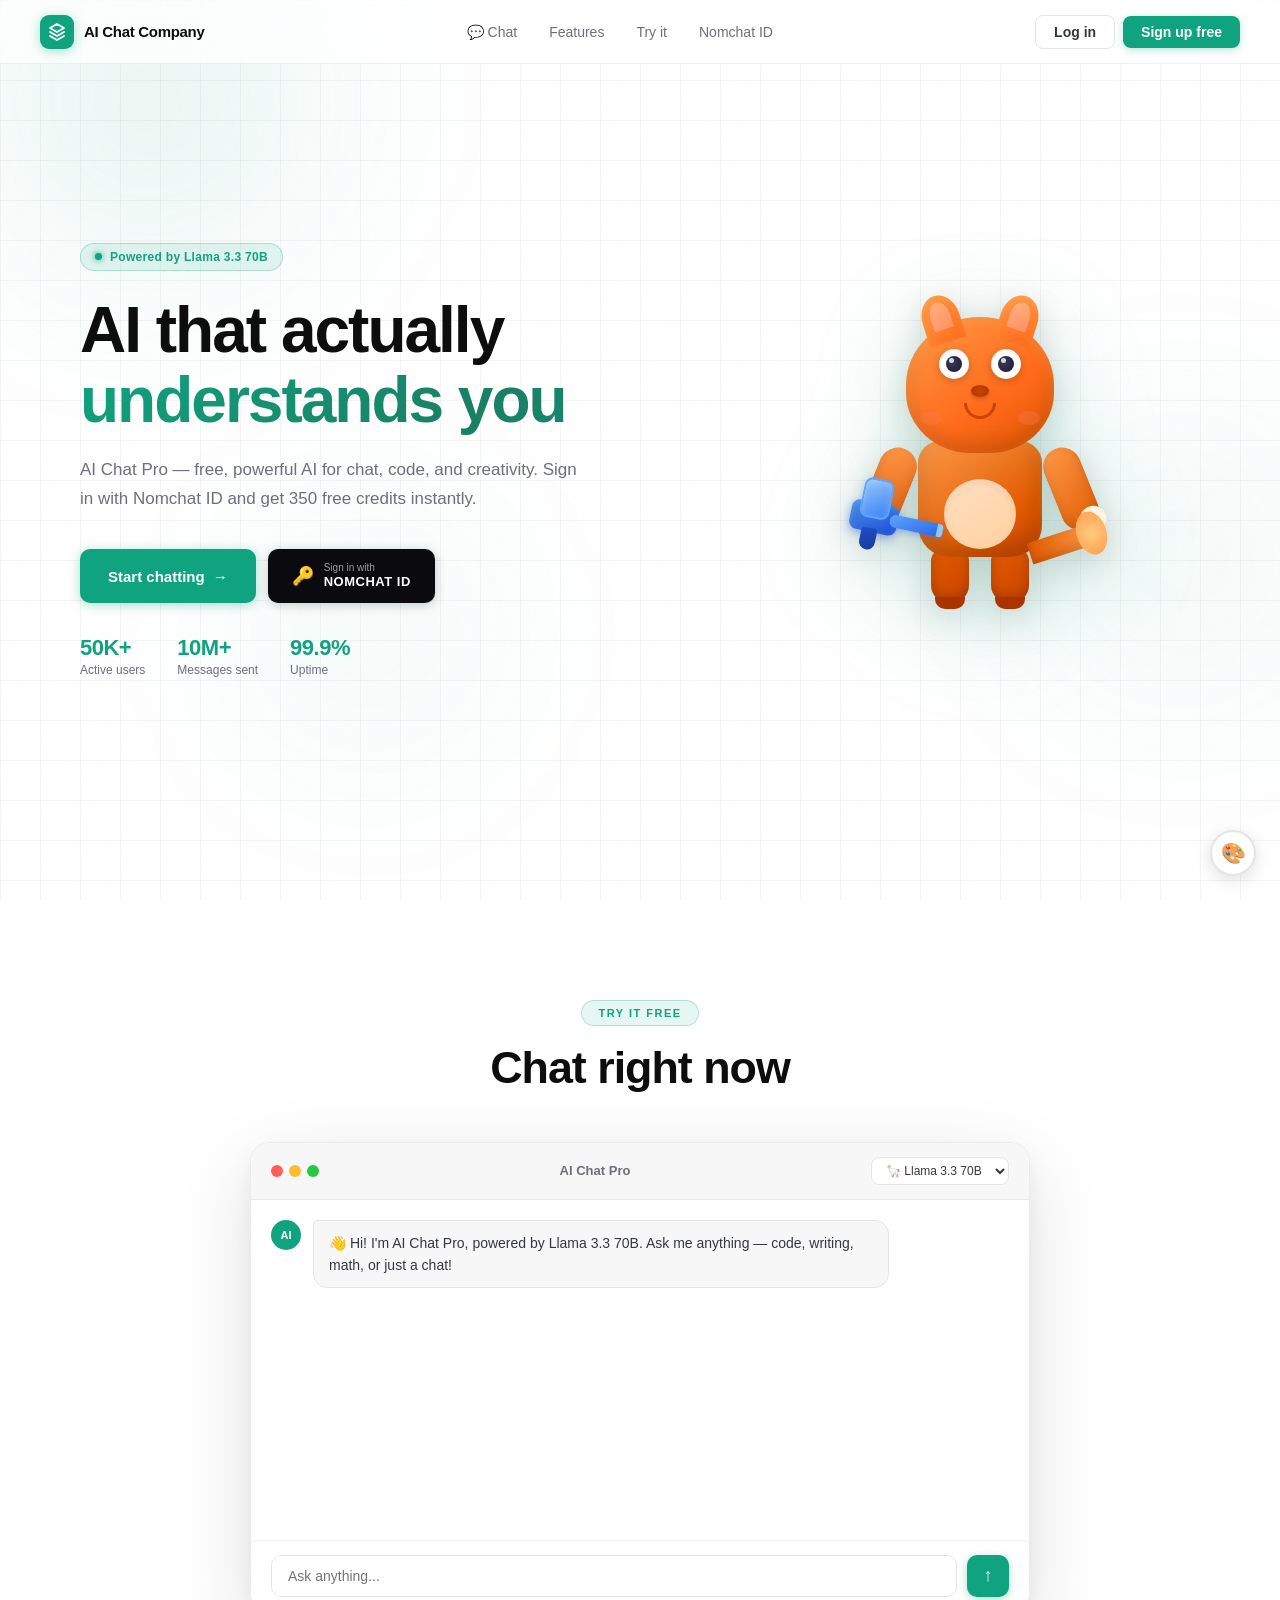
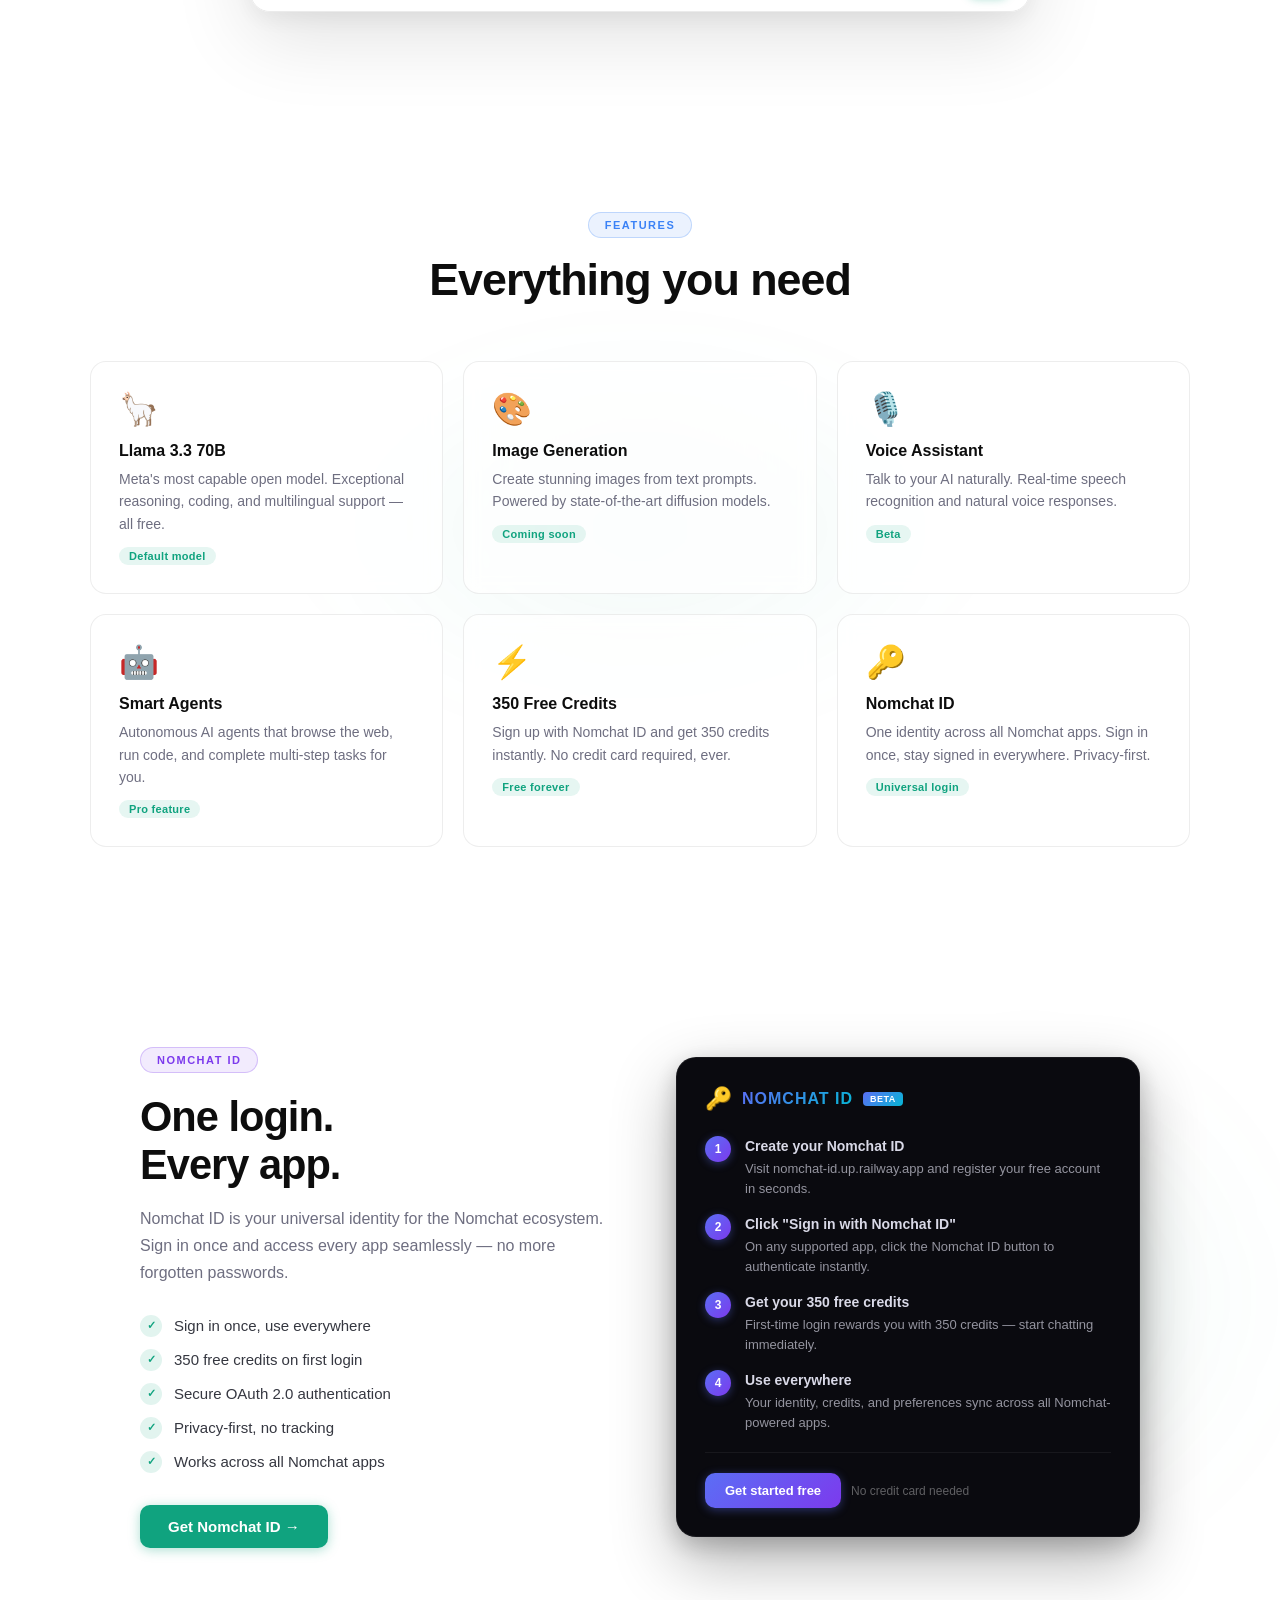
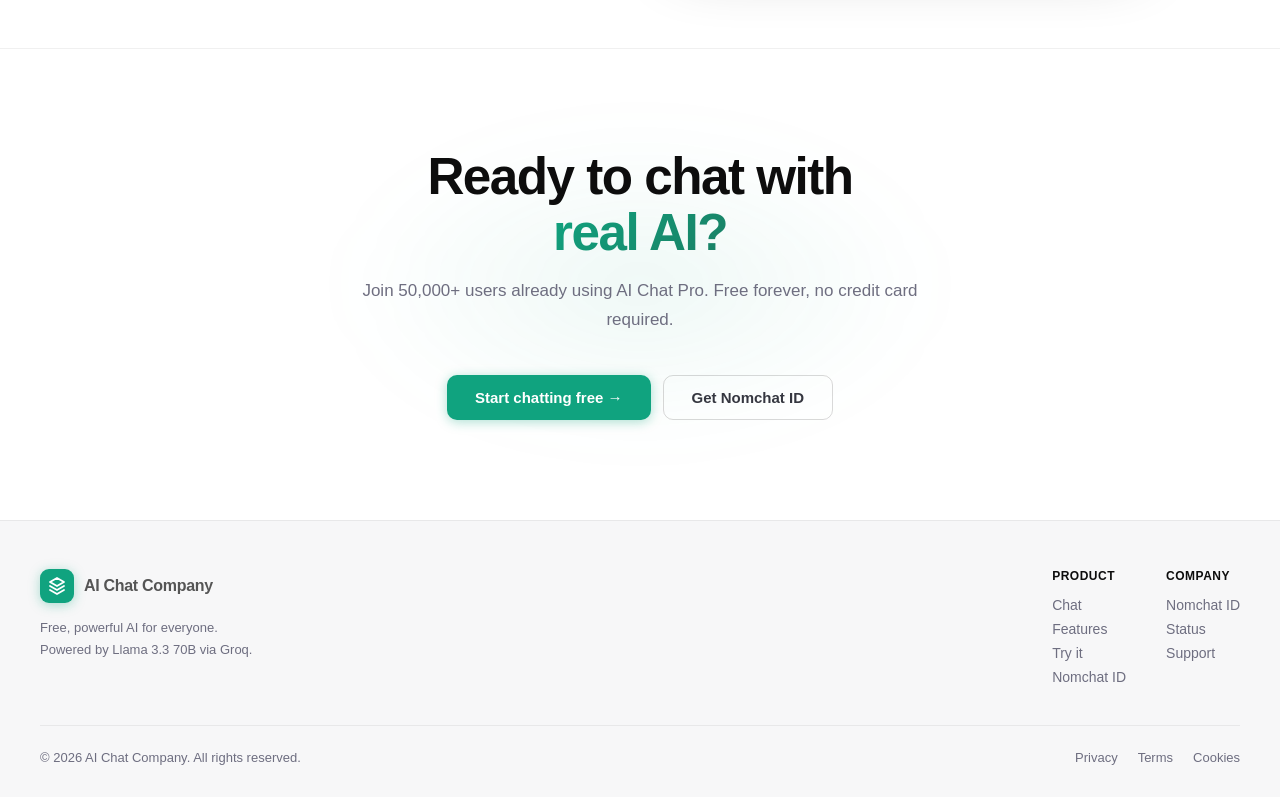
==== commit 852a06b4: "Initial commit  AI Chat Company" ====
--- a/index.html
+++ b/index.html
@@ -1,1057 +1,1730 @@
-<!DOCTYPE html>
+﻿<!DOCTYPE html>
 <html lang="en">
 <head>
-    <meta charset="UTF-8">
-    <meta name="viewport" content="width=device-width, initial-scale=1.0">
-    <title>AI Chat Company</title>
-    <link rel="stylesheet" href="style.css">
+<meta charset="UTF-8">
+<link rel="icon" type="image/svg+xml" href="/icon.svg"><meta name="viewport" content="width=device-width, initial-scale=1.0">
+<title>AI Chat Company — AI that actually understands you</title>
+<link rel="stylesheet" href="style.css">
+<link rel="stylesheet" href="index.css">
+<style>
+/* ═══════════════════════════════════════════════════════════
+   ROOT & RESET
+═══════════════════════════════════════════════════════════ */
+:root {
+  --c: #10a37f;
+  --c2: #1a7f64;
+  --c-rgb: 16, 163, 127;
+  --bg: #ffffff;
+  --text: #0d0d0d;
+  --text2: #353740;
+  --text3: #6e6e80;
+  --border: #e5e5e5;
+}
+*, *::before, *::after { margin: 0; padding: 0; box-sizing: border-box; }
+html { scroll-behavior: smooth; }
+body {
+  font-family: -apple-system, BlinkMacSystemFont, 'Segoe UI', sans-serif;
+  background: var(--bg);
+  color: var(--text);
+  overflow-x: hidden;
+  min-height: 100vh;
+  position: relative;
+}
+
+/* ═══════════════════════════════════════════════════════════
+   ANIMATED GRID BACKGROUND
+═══════════════════════════════════════════════════════════ */
+.grid-bg {
+  position: fixed;
+  inset: 0;
+  z-index: 0;
+  pointer-events: none;
+  background-image:
+    linear-gradient(rgba(0,0,0,0.04) 1px, transparent 1px),
+    linear-gradient(90deg, rgba(0,0,0,0.04) 1px, transparent 1px);
+  background-size: 40px 40px;
+  animation: gridShift 20s linear infinite;
+}
+@keyframes gridShift {
+  0%   { background-position: 0 0, 0 0; }
+  100% { background-position: 40px 40px, 40px 40px; }
+}
+
+/* ═══════════════════════════════════════════════════════════
+   NOISE TEXTURE OVERLAY
+═══════════════════════════════════════════════════════════ */
+.noise-overlay {
+  position: fixed;
+  inset: 0;
+  z-index: 1;
+  pointer-events: none;
+  opacity: 0.025;
+  background-image: url("data:image/svg+xml,%3Csvg viewBox='0 0 256 256' xmlns='http://www.w3.org/2000/svg'%3E%3Cfilter id='noise'%3E%3CfeTurbulence type='fractalNoise' baseFrequency='0.9' numOctaves='4' stitchTiles='stitch'/%3E%3C/filter%3E%3Crect width='100%25' height='100%25' filter='url(%23noise)'/%3E%3C/svg%3E");
+  background-size: 128px 128px;
+}
+
+/* ═══════════════════════════════════════════════════════════
+   RADIAL GLOW ORBS
+═══════════════════════════════════════════════════════════ */
+.glow-orb {
+  position: fixed;
+  border-radius: 50%;
+  pointer-events: none;
+  z-index: 0;
+  filter: blur(80px);
+  animation: orbFloat 12s ease-in-out infinite;
+}
+.glow-orb-1 {
+  width: 500px; height: 500px;
+  background: radial-gradient(circle, rgba(var(--c-rgb), 0.12) 0%, transparent 70%);
+  top: -150px; left: -100px;
+  animation-delay: 0s;
+}
+.glow-orb-2 {
+  width: 400px; height: 400px;
+  background: radial-gradient(circle, rgba(var(--c-rgb), 0.08) 0%, transparent 70%);
+  top: 40%; right: -100px;
+  animation-delay: -4s;
+}
+.glow-orb-3 {
+  width: 350px; height: 350px;
+  background: radial-gradient(circle, rgba(var(--c-rgb), 0.07) 0%, transparent 70%);
+  bottom: 10%; left: 15%;
+  animation-delay: -8s;
+}
+@keyframes orbFloat {
+  0%,100% { transform: translate(0,0) scale(1); }
+  33%      { transform: translate(20px,-30px) scale(1.04); }
+  66%      { transform: translate(-15px,15px) scale(0.97); }
+}
+
+/* ═══════════════════════════════════════════════════════════
+   GLASS MORPHISM HEADER
+═══════════════════════════════════════════════════════════ */
+.header {
+  position: fixed; top: 0; left: 0; right: 0; z-index: 200;
+  height: 64px; padding: 0 32px;
+  background: rgba(255,255,255,0.72);
+  backdrop-filter: blur(20px) saturate(180%);
+  -webkit-backdrop-filter: blur(20px) saturate(180%);
+  border-bottom: 1px solid rgba(0,0,0,0.06);
+  transition: background 0.3s, box-shadow 0.3s;
+}
+.header.scrolled {
+  background: rgba(255,255,255,0.92);
+  box-shadow: 0 1px 0 rgba(0,0,0,0.08), 0 8px 32px rgba(0,0,0,0.07);
+}
+.header-inner {
+  max-width: 1200px; margin: 0 auto; height: 100%;
+  display: flex; align-items: center; gap: 28px;
+}
+.logo {
+  display: flex; align-items: center; gap: 10px;
+  text-decoration: none; flex-shrink: 0;
+}
+.logo-mark {
+  width: 34px; height: 34px;
+  background: var(--c);
+  border-radius: 9px;
+  display: flex; align-items: center; justify-content: center;
+  box-shadow: 0 2px 12px rgba(var(--c-rgb), 0.35);
+  transition: box-shadow 0.2s;
+}
+.logo-mark:hover { box-shadow: 0 4px 20px rgba(var(--c-rgb), 0.5); }
+.logo-mark svg { width: 20px; height: 20px; }
+.logo-text { font-size: 15px; font-weight: 800; color: var(--text); letter-spacing: -0.3px; }
+.nav { display: flex; gap: 2px; flex: 1; justify-content: center; }
+.nav-link {
+  padding: 7px 15px; border-radius: 8px;
+  color: var(--text3); font-size: 14px; font-weight: 500;
+  text-decoration: none; transition: all 0.15s;
+}
+.nav-link:hover { color: var(--text); background: rgba(0,0,0,0.04); }
+.header-actions { display: flex; gap: 8px; align-items: center; }
+.btn-login {
+  padding: 8px 18px; border-radius: 8px;
+  background: transparent; border: 1px solid var(--border);
+  color: var(--text2); font-size: 14px; font-weight: 600;
+  text-decoration: none; transition: all 0.15s; cursor: pointer;
+}
+.btn-login:hover { background: rgba(0,0,0,0.04); border-color: #bbb; }
+.btn-signup {
+  padding: 8px 18px; border-radius: 8px;
+  background: var(--c); color: #fff;
+  font-size: 14px; font-weight: 700;
+  text-decoration: none; transition: all 0.2s;
+  box-shadow: 0 2px 8px rgba(var(--c-rgb), 0.3);
+}
+.btn-signup:hover {
+  background: var(--c2);
+  box-shadow: 0 4px 16px rgba(var(--c-rgb), 0.45);
+  transform: translateY(-1px);
+}
+
+/* ═══════════════════════════════════════════════════════════
+   HERO SECTION
+═══════════════════════════════════════════════════════════ */
+.hero {
+  position: relative; z-index: 2;
+  min-height: 100vh;
+  display: flex; align-items: center;
+  padding: 80px 32px 60px;
+}
+.hero-inner {
+  max-width: 1200px; margin: 0 auto; width: 100%;
+  display: grid; grid-template-columns: 1fr 440px;
+  gap: 60px; align-items: center;
+}
+.hero-left { position: relative; z-index: 2; }
+.hero-eyebrow {
+  display: inline-flex; align-items: center; gap: 8px;
+  background: rgba(var(--c-rgb), 0.1);
+  border: 1px solid rgba(var(--c-rgb), 0.25);
+  border-radius: 99px; padding: 6px 14px;
+  font-size: 12px; font-weight: 700;
+  color: var(--c); letter-spacing: 0.3px;
+  margin-bottom: 24px;
+}
+.hero-eyebrow-dot {
+  width: 7px; height: 7px;
+  background: var(--c); border-radius: 50%;
+  box-shadow: 0 0 6px var(--c);
+  animation: eyebrowPulse 2s ease-in-out infinite;
+}
+@keyframes eyebrowPulse {
+  0%,100% { opacity: 1; transform: scale(1); }
+  50%      { opacity: 0.5; transform: scale(1.5); }
+}
+.hero-title {
+  font-size: clamp(2.6em, 5vw, 4em);
+  font-weight: 900; line-height: 1.1;
+  letter-spacing: -2px; margin-bottom: 20px;
+  color: var(--text);
+}
+.hero-title em {
+  font-style: normal;
+  background: linear-gradient(135deg, var(--c) 0%, var(--c2) 40%, #0d9488 70%, var(--c) 100%);
+  background-size: 200% 200%;
+  -webkit-background-clip: text;
+  -webkit-text-fill-color: transparent;
+  background-clip: text;
+  animation: gradMove 4s ease infinite;
+}
+@keyframes gradMove {
+  0%   { background-position: 0% 50%; }
+  50%  { background-position: 100% 50%; }
+  100% { background-position: 0% 50%; }
+}
+.hero-sub {
+  font-size: 17px; color: var(--text3);
+  line-height: 1.7; margin-bottom: 36px;
+  max-width: 500px;
+}
+.hero-actions {
+  display: flex; gap: 12px; flex-wrap: wrap;
+  margin-bottom: 32px;
+}
+.btn-primary {
+  padding: 13px 28px; border-radius: 10px;
+  background: var(--c); color: #fff;
+  font-size: 15px; font-weight: 700;
+  text-decoration: none; border: none; cursor: pointer;
+  display: inline-flex; align-items: center; gap: 8px;
+  box-shadow: 0 2px 12px rgba(var(--c-rgb), 0.35);
+  transition: all 0.25s cubic-bezier(0.4,0,0.2,1);
+  font-family: inherit;
+}
+.btn-primary:hover {
+  background: var(--c2);
+  box-shadow: 0 6px 24px rgba(var(--c-rgb), 0.5);
+  transform: translateY(-2px);
+}
+.btn-nomchat-hero {
+  padding: 13px 24px; border-radius: 10px;
+  background: #0a0a0f; color: #fff;
+  font-size: 15px; font-weight: 700;
+  text-decoration: none; border: none; cursor: pointer;
+  display: inline-flex; align-items: center; gap: 10px;
+  box-shadow: 0 2px 12px rgba(0,0,0,0.2);
+  transition: all 0.25s cubic-bezier(0.4,0,0.2,1);
+}
+.btn-nomchat-hero:hover {
+  background: #1a1a2e;
+  box-shadow: 0 6px 24px rgba(0,0,0,0.35);
+  transform: translateY(-2px);
+}
+.btn-nomchat-hero-icon { font-size: 18px; }
+.btn-nomchat-hero-text { display: flex; flex-direction: column; align-items: flex-start; line-height: 1.2; }
+.btn-nomchat-hero-label { font-size: 10px; opacity: 0.6; font-weight: 400; }
+.btn-nomchat-hero-brand { font-size: 13px; font-weight: 900; letter-spacing: 0.5px; }
+.hero-stats {
+  display: flex; gap: 32px; flex-wrap: wrap;
+}
+.hero-stat { display: flex; flex-direction: column; gap: 2px; }
+.hero-stat-num {
+  font-size: 22px; font-weight: 900;
+  color: var(--c); letter-spacing: -0.5px;
+}
+.hero-stat-label { font-size: 12px; color: var(--text3); font-weight: 500; }
+.hero-right {
+  position: relative; z-index: 2;
+  display: flex; justify-content: center; align-items: center;
+}
+
+/* ═══════════════════════════════════════════════════════════
+   CSS FOX CHARACTER
+═══════════════════════════════════════════════════════════ */
+.fox-wrap {
+  position: relative;
+  width: 340px; height: 420px;
+  cursor: pointer;
+  perspective: 800px;
+}
+.fox-3d {
+  width: 100%; height: 100%;
+  display: flex; align-items: center; justify-content: center;
+  transform-style: preserve-3d;
+  transition: transform 0.4s cubic-bezier(0.4,0,0.2,1);
+}
+.fox-wrap:hover .fox-3d {
+  transform: scale(1.06) rotateY(-10deg) rotateX(2deg);
+}
+.fox-body-wrap {
+  position: relative;
+  display: flex; flex-direction: column; align-items: center;
+  filter: drop-shadow(0 24px 48px rgba(var(--c-rgb), 0.2))
+          drop-shadow(0 8px 16px rgba(0,0,0,0.15));
+}
+
+/* Head */
+.fox-head {
+  position: relative;
+  width: 148px; height: 136px;
+  background: linear-gradient(145deg, #ff9a4a 0%, #ff6b1a 60%, #e05500 100%);
+  border-radius: 52% 52% 46% 46%;
+  box-shadow: inset 0 -8px 20px rgba(0,0,0,0.15), inset 0 4px 12px rgba(255,200,100,0.3);
+  z-index: 3;
+}
+.fox-ear {
+  position: absolute;
+  width: 38px; height: 48px;
+  background: linear-gradient(145deg, #ff9a4a, #ff6b1a);
+  border-radius: 50% 50% 0 0;
+  top: -22px;
+  box-shadow: inset 0 4px 8px rgba(255,200,100,0.2);
+}
+.fox-ear.left  { left: 16px;  transform: rotate(-18deg); }
+.fox-ear.right { right: 16px; transform: rotate(18deg); }
+.fox-ear::after {
+  content: '';
+  position: absolute;
+  width: 20px; height: 28px;
+  background: linear-gradient(145deg, #ffb380, #ff9060);
+  border-radius: 50% 50% 0 0;
+  top: 7px; left: 9px;
+}
+.fox-face {
+  position: absolute; inset: 0;
+  display: flex; flex-direction: column;
+  align-items: center; padding-top: 32px; gap: 6px;
+}
+.fox-eyes-row { display: flex; gap: 22px; }
+.fox-eye {
+  width: 30px; height: 30px;
+  background: #fff;
+  border-radius: 50%;
+  display: flex; align-items: center; justify-content: center;
+  box-shadow: 0 2px 8px rgba(0,0,0,0.2), inset 0 1px 3px rgba(0,0,0,0.1);
+  overflow: hidden;
+}
+.fox-pupil {
+  width: 16px; height: 16px;
+  background: radial-gradient(circle at 35% 35%, #3a3a5c, #1a1a2e);
+  border-radius: 50%;
+  transition: transform 0.2s ease;
+  position: relative;
+}
+.fox-pupil::after {
+  content: '';
+  position: absolute;
+  width: 5px; height: 5px;
+  background: rgba(255,255,255,0.8);
+  border-radius: 50%;
+  top: 2px; left: 3px;
+}
+.fox-wrap:hover .fox-pupil { transform: translate(3px, 3px); }
+.fox-nose {
+  width: 18px; height: 12px;
+  background: radial-gradient(circle, #cc4400, #aa3300);
+  border-radius: 50%;
+  box-shadow: 0 2px 4px rgba(0,0,0,0.2);
+}
+.fox-mouth {
+  width: 32px; height: 16px;
+  border: 3px solid #cc4400;
+  border-top: none;
+  border-radius: 0 0 22px 22px;
+}
+.fox-cheek {
+  position: absolute;
+  width: 22px; height: 14px;
+  background: rgba(255,120,80,0.35);
+  border-radius: 50%;
+  bottom: 28px;
+}
+.fox-cheek.left  { left: 14px; }
+.fox-cheek.right { right: 14px; }
+
+/* Torso */
+.fox-torso {
+  position: relative;
+  width: 124px; height: 116px;
+  background: linear-gradient(145deg, #ff9a4a 0%, #e05a00 70%, #cc4400 100%);
+  border-radius: 22px 22px 32px 32px;
+  margin-top: -12px; z-index: 2;
+  box-shadow: inset 0 -10px 24px rgba(0,0,0,0.2), inset 0 4px 12px rgba(255,200,100,0.2);
+}
+.fox-belly {
+  position: absolute;
+  width: 72px; height: 70px;
+  background: linear-gradient(145deg, #ffe0c0, #ffd0a0);
+  border-radius: 50%;
+  bottom: 8px; left: 50%; transform: translateX(-50%);
+  box-shadow: inset 0 2px 8px rgba(0,0,0,0.08);
+}
+
+/* Arms */
+.fox-arm {
+  position: absolute;
+  width: 38px; height: 86px;
+  background: linear-gradient(145deg, #ff9a4a, #e05a00);
+  border-radius: 19px;
+  top: 8px;
+  box-shadow: inset 0 -6px 12px rgba(0,0,0,0.15);
+  transform-origin: top center;
+  transition: transform 0.3s cubic-bezier(0.4,0,0.2,1);
+}
+.fox-arm.left  { left: -32px; transform: rotate(22deg); }
+.fox-arm.right { right: -32px; transform: rotate(-22deg); }
+.fox-wrap:hover .fox-arm.right { transform: rotate(-35deg); }
+
+/* Water gun on left arm */
+.fox-gun-wrap {
+  position: absolute;
+  bottom: -4px; left: -8px;
+  transform: rotate(-10deg);
+}
+.fox-gun-body {
+  width: 48px; height: 30px;
+  background: linear-gradient(145deg, #4a90e2, #1d4ed8);
+  border-radius: 8px;
+  box-shadow: 0 3px 10px rgba(29,78,216,0.4), inset 0 2px 6px rgba(255,255,255,0.15);
+  position: relative;
+}
+.fox-gun-barrel {
+  position: absolute;
+  width: 54px; height: 13px;
+  background: linear-gradient(145deg, #60a5fa, #2563eb);
+  border-radius: 6px;
+  top: 8px; left: 40px;
+  box-shadow: 0 2px 6px rgba(37,99,235,0.4);
+}
+.fox-gun-barrel::after {
+  content: '';
+  position: absolute;
+  width: 6px; height: 13px;
+  background: #93c5fd;
+  border-radius: 0 4px 4px 0;
+  right: 0; top: 0;
+}
+.fox-gun-tank {
+  position: absolute;
+  width: 30px; height: 40px;
+  background: linear-gradient(145deg, #93c5fd, #3b82f6);
+  border-radius: 8px;
+  top: -24px; left: 8px;
+  border: 2px solid #60a5fa;
+  box-shadow: 0 2px 8px rgba(59,130,246,0.3), inset 0 2px 6px rgba(255,255,255,0.2);
+}
+.fox-gun-handle {
+  position: absolute;
+  width: 16px; height: 22px;
+  background: linear-gradient(145deg, #1d4ed8, #1e3a8a);
+  border-radius: 4px 4px 8px 8px;
+  bottom: -18px; left: 14px;
+}
+.fox-wrap:hover .fox-arm.left { transform: rotate(35deg); }
+
+/* Tail */
+.fox-tail {
+  position: absolute;
+  right: -58px; bottom: -8px;
+  width: 70px; height: 22px;
+  background: linear-gradient(90deg, #e05a00, #ff9a4a);
+  border-radius: 0 24px 24px 0;
+  transform: rotate(-18deg);
+  transform-origin: left center;
+  box-shadow: inset 0 -4px 8px rgba(0,0,0,0.15);
+}
+.fox-tail::after {
+  content: '';
+  position: absolute;
+  right: -10px; top: -12px;
+  width: 30px; height: 44px;
+  background: radial-gradient(circle, #ffcc80, #ff9a4a);
+  border-radius: 50%;
+  box-shadow: inset 0 2px 8px rgba(255,200,100,0.3);
+}
+.fox-tail-tip {
+  position: absolute;
+  right: -14px; top: -16px;
+  width: 26px; height: 26px;
+  background: #fff5e0;
+  border-radius: 50%;
+}
+
+/* Legs */
+.fox-legs {
+  display: flex; gap: 22px;
+  margin-top: -8px; z-index: 1;
+}
+.fox-leg {
+  width: 38px; height: 54px;
+  background: linear-gradient(145deg, #e05a00, #cc4400);
+  border-radius: 12px 12px 18px 18px;
+  box-shadow: inset 0 -6px 12px rgba(0,0,0,0.2);
+  position: relative;
+}
+.fox-leg::after {
+  content: '';
+  position: absolute;
+  bottom: -6px; left: 4px;
+  width: 30px; height: 12px;
+  background: #aa3300;
+  border-radius: 0 0 10px 10px;
+}
+
+/* Water drops */
+.fox-water-drops {
+  position: absolute;
+  top: 38%; left: 72%;
+  pointer-events: none;
+  z-index: 10;
+}
+.water-drop {
+  position: absolute;
+  width: 8px; height: 12px;
+  background: linear-gradient(180deg, #93c5fd, #3b82f6);
+  border-radius: 50% 50% 60% 60%;
+  opacity: 0;
+  animation: waterFly 1s ease-out forwards;
+}
+@keyframes waterFly {
+  0%   { opacity: 1; transform: translate(0,0) scale(1); }
+  80%  { opacity: 0.6; }
+  100% { opacity: 0; transform: translate(var(--tx), var(--ty)) scale(0.3); }
+}
+
+/* Fox tooltip */
+.fox-tooltip {
+  position: absolute;
+  top: 30px; right: -230px;
+  width: 210px;
+  background: rgba(255,255,255,0.95);
+  backdrop-filter: blur(12px);
+  border: 1px solid rgba(0,0,0,0.08);
+  border-radius: 16px; padding: 18px;
+  box-shadow: 0 12px 40px rgba(0,0,0,0.12);
+  opacity: 0; pointer-events: none;
+  transition: all 0.3s cubic-bezier(0.4,0,0.2,1);
+  transform: translateX(-12px);
+  z-index: 20;
+}
+.fox-wrap:hover .fox-tooltip {
+  opacity: 1; pointer-events: all;
+  transform: translateX(0);
+}
+.fox-tooltip::before {
+  content: '';
+  position: absolute;
+  left: -8px; top: 24px;
+  width: 16px; height: 16px;
+  background: rgba(255,255,255,0.95);
+  border-left: 1px solid rgba(0,0,0,0.08);
+  border-bottom: 1px solid rgba(0,0,0,0.08);
+  transform: rotate(45deg);
+}
+.fox-tooltip-badge {
+  display: inline-flex; align-items: center; gap: 6px;
+  background: rgba(var(--c-rgb), 0.1);
+  border: 1px solid rgba(var(--c-rgb), 0.2);
+  border-radius: 99px; padding: 3px 10px;
+  font-size: 10px; font-weight: 700; color: var(--c);
+  margin-bottom: 10px; letter-spacing: 0.5px;
+}
+.fox-tooltip-title {
+  font-weight: 800; font-size: 14px;
+  color: #0d0d0d; margin-bottom: 8px;
+  line-height: 1.3;
+}
+.fox-tooltip-text {
+  font-size: 12px; color: #6e6e80;
+  line-height: 1.6; margin-bottom: 12px;
+}
+.fox-tooltip-link {
+  font-size: 12px; font-weight: 700;
+  color: var(--c); text-decoration: none;
+  display: inline-flex; align-items: center; gap: 4px;
+}
+.fox-tooltip-link:hover { text-decoration: underline; }
+
+/* ═══════════════════════════════════════════════════════════
+   DEMO CHAT SECTION
+═══════════════════════════════════════════════════════════ */
+.demo-section {
+  position: relative; z-index: 2;
+  padding: 100px 32px;
+}
+.section-inner { max-width: 860px; margin: 0 auto; }
+.section-eyebrow-wrap { text-align: center; margin-bottom: 48px; }
+.section-eyebrow-pill {
+  display: inline-block;
+  padding: 6px 16px; border-radius: 99px;
+  font-size: 11px; font-weight: 800;
+  letter-spacing: 1.5px; text-transform: uppercase;
+  margin-bottom: 16px;
+}
+.pill-green {
+  background: rgba(var(--c-rgb), 0.1);
+  border: 1px solid rgba(var(--c-rgb), 0.25);
+  color: var(--c);
+}
+.pill-blue {
+  background: rgba(59,130,246,0.1);
+  border: 1px solid rgba(59,130,246,0.25);
+  color: #3b82f6;
+}
+.pill-purple {
+  background: rgba(124,58,237,0.1);
+  border: 1px solid rgba(124,58,237,0.25);
+  color: #7c3aed;
+}
+.section-title-lg {
+  font-size: clamp(1.9em, 4vw, 2.8em);
+  font-weight: 900; letter-spacing: -1px;
+  color: var(--text); line-height: 1.15;
+}
+.demo-window {
+  background: rgba(255,255,255,0.92);
+  backdrop-filter: blur(20px);
+  -webkit-backdrop-filter: blur(20px);
+  border: 1px solid rgba(0,0,0,0.08);
+  border-radius: 20px; overflow: hidden;
+  box-shadow: 0 24px 80px rgba(0,0,0,0.12), 0 8px 24px rgba(0,0,0,0.06);
+  transition: box-shadow 0.3s;
+}
+.demo-window:hover {
+  box-shadow: 0 32px 96px rgba(0,0,0,0.16), 0 12px 32px rgba(0,0,0,0.08);
+}
+.demo-topbar {
+  display: flex; align-items: center; gap: 12px;
+  padding: 14px 20px;
+  background: rgba(247,247,248,0.95);
+  border-bottom: 1px solid rgba(0,0,0,0.06);
+}
+.demo-dots { display: flex; gap: 6px; }
+.demo-dots span {
+  width: 12px; height: 12px; border-radius: 50%;
+  display: block;
+}
+.demo-dots span:nth-child(1) { background: #ff5f57; }
+.demo-dots span:nth-child(2) { background: #febc2e; }
+.demo-dots span:nth-child(3) { background: #28c840; }
+.demo-topbar-title {
+  font-size: 13px; font-weight: 700;
+  color: var(--text3); flex: 1; text-align: center;
+}
+.demo-model-sel {
+  background: #fff; border: 1px solid var(--border);
+  border-radius: 8px; padding: 5px 10px;
+  color: var(--text2); font-size: 12px;
+  outline: none; cursor: pointer;
+  font-family: inherit;
+  transition: border-color 0.2s;
+}
+.demo-model-sel:focus { border-color: var(--c); }
+.demo-messages {
+  height: 340px; overflow-y: auto;
+  padding: 20px; display: flex;
+  flex-direction: column; gap: 16px;
+}
+.demo-messages::-webkit-scrollbar { width: 4px; }
+.demo-messages::-webkit-scrollbar-thumb { background: #e5e5e5; border-radius: 99px; }
+.demo-msg {
+  display: flex; gap: 12px; align-items: flex-start;
+  animation: msgIn 0.3s ease;
+}
+@keyframes msgIn {
+  from { opacity: 0; transform: translateY(8px); }
+  to   { opacity: 1; transform: translateY(0); }
+}
+.demo-msg.user { flex-direction: row-reverse; }
+.demo-av {
+  width: 30px; height: 30px; border-radius: 50%;
+  display: flex; align-items: center; justify-content: center;
+  font-size: 11px; font-weight: 800; flex-shrink: 0;
+}
+.demo-av.ai-av { background: var(--c); color: #fff; }
+.demo-av.user-av { background: #0a0a0f; color: #fff; }
+.demo-bubble {
+  max-width: 78%; padding: 11px 15px;
+  border-radius: 14px; font-size: 14px;
+  line-height: 1.6; color: var(--text2);
+}
+.demo-msg.ai .demo-bubble {
+  background: #f7f7f8;
+  border: 1px solid var(--border);
+  border-top-left-radius: 4px;
+}
+.demo-msg.user .demo-bubble {
+  background: var(--c); color: #fff;
+  border-top-right-radius: 4px;
+}
+.demo-typing-dots {
+  display: flex; gap: 4px; padding: 4px 0;
+  align-items: center;
+}
+.demo-typing-dots span {
+  width: 6px; height: 6px;
+  background: #aaa; border-radius: 50%;
+  animation: typingDot 1.2s ease-in-out infinite;
+}
+.demo-typing-dots span:nth-child(2) { animation-delay: 0.2s; }
+.demo-typing-dots span:nth-child(3) { animation-delay: 0.4s; }
+@keyframes typingDot {
+  0%,60%,100% { transform: translateY(0); opacity: 0.4; }
+  30%          { transform: translateY(-6px); opacity: 1; }
+}
+.demo-input-row {
+  display: flex; gap: 10px; padding: 14px 20px;
+  border-top: 1px solid rgba(0,0,0,0.06);
+  background: rgba(255,255,255,0.95);
+}
+.demo-input-row input {
+  flex: 1; border: 1px solid var(--border);
+  border-radius: 10px; padding: 11px 16px;
+  font-size: 14px; color: var(--text);
+  outline: none; font-family: inherit;
+  background: #fff;
+  transition: border-color 0.2s, box-shadow 0.2s;
+}
+.demo-input-row input:focus {
+  border-color: var(--c);
+  box-shadow: 0 0 0 3px rgba(var(--c-rgb), 0.1);
+}
+.demo-send-btn {
+  width: 42px; height: 42px;
+  background: var(--c); border: none;
+  border-radius: 10px; color: #fff;
+  font-size: 18px; cursor: pointer;
+  display: flex; align-items: center; justify-content: center;
+  box-shadow: 0 2px 8px rgba(var(--c-rgb), 0.35);
+  transition: all 0.2s; flex-shrink: 0;
+}
+.demo-send-btn:hover {
+  background: var(--c2);
+  box-shadow: 0 4px 16px rgba(var(--c-rgb), 0.5);
+  transform: scale(1.05);
+}
+.demo-send-btn:disabled {
+  background: #e5e5e5; color: #aaa;
+  cursor: not-allowed; box-shadow: none; transform: none;
+}
+
+/* ═══════════════════════════════════════════════════════════
+   FEATURES SECTION
+═══════════════════════════════════════════════════════════ */
+.features-section {
+  position: relative; z-index: 2;
+  padding: 100px 32px;
+}
+.features-section::before {
+  content: '';
+  position: absolute; top: 50%; left: 50%;
+  transform: translate(-50%, -50%);
+  width: 700px; height: 400px;
+  background: radial-gradient(ellipse, rgba(var(--c-rgb), 0.06) 0%, transparent 70%);
+  pointer-events: none; filter: blur(40px);
+}
+.features-inner { max-width: 1100px; margin: 0 auto; }
+.features-grid {
+  display: grid;
+  grid-template-columns: repeat(3, 1fr);
+  gap: 20px;
+}
+.feature-card {
+  background: rgba(255,255,255,0.75);
+  backdrop-filter: blur(8px);
+  -webkit-backdrop-filter: blur(8px);
+  border: 1px solid rgba(0,0,0,0.07);
+  border-radius: 16px; padding: 28px;
+  transition: all 0.35s cubic-bezier(0.4,0,0.2,1);
+  position: relative; overflow: hidden;
+}
+.feature-card::before {
+  content: '';
+  position: absolute; inset: 0;
+  background: linear-gradient(135deg, rgba(var(--c-rgb), 0.04) 0%, transparent 60%);
+  opacity: 0; transition: opacity 0.3s;
+}
+.feature-card:hover {
+  box-shadow: 0 12px 40px rgba(0,0,0,0.1), 0 4px 12px rgba(0,0,0,0.06);
+  transform: translateY(-5px);
+  border-color: rgba(var(--c-rgb), 0.2);
+}
+.feature-card:hover::before { opacity: 1; }
+.feature-icon {
+  font-size: 32px; margin-bottom: 14px;
+  display: block;
+}
+.feature-card h3 {
+  font-size: 16px; font-weight: 800;
+  color: var(--text); margin-bottom: 8px;
+}
+.feature-card p {
+  font-size: 14px; color: var(--text3);
+  line-height: 1.6; margin: 0;
+}
+.feature-tag {
+  display: inline-block; margin-top: 12px;
+  padding: 3px 10px; border-radius: 99px;
+  font-size: 11px; font-weight: 700;
+  background: rgba(var(--c-rgb), 0.1);
+  color: var(--c); letter-spacing: 0.3px;
+}
+
+/* ═══════════════════════════════════════════════════════════
+   NOMCHAT ID SECTION
+═══════════════════════════════════════════════════════════ */
+.nomchat-section {
+  position: relative; z-index: 2;
+  padding: 100px 32px;
+}
+.nomchat-section::before {
+  content: '';
+  position: absolute; top: 50%; right: 0;
+  transform: translateY(-50%);
+  width: 500px; height: 500px;
+  background: radial-gradient(circle, rgba(var(--c-rgb), 0.07) 0%, transparent 70%);
+  pointer-events: none; filter: blur(60px);
+}
+.nomchat-inner {
+  max-width: 1000px; margin: 0 auto;
+  display: grid; grid-template-columns: 1fr 1fr;
+  gap: 72px; align-items: center;
+}
+.nomchat-text h2 {
+  font-size: clamp(1.8em, 3.5vw, 2.6em);
+  font-weight: 900; letter-spacing: -1px;
+  color: var(--text); margin-bottom: 16px;
+  line-height: 1.15;
+}
+.nomchat-text p {
+  color: var(--text3); line-height: 1.7;
+  font-size: 16px; margin-bottom: 28px;
+}
+.nomchat-perks { display: flex; flex-direction: column; gap: 12px; margin-bottom: 32px; }
+.perk { display: flex; align-items: center; gap: 12px; font-size: 15px; color: var(--text2); }
+.perk-check {
+  width: 22px; height: 22px; border-radius: 50%;
+  background: rgba(var(--c-rgb), 0.12);
+  color: var(--c); display: flex; align-items: center;
+  justify-content: center; font-size: 11px; font-weight: 900;
+  flex-shrink: 0;
+}
+.nomchat-visual {
+  background: #0a0a0f;
+  border-radius: 20px; padding: 28px;
+  box-shadow: 0 24px 64px rgba(0,0,0,0.3), 0 8px 24px rgba(0,0,0,0.2);
+  transition: transform 0.3s, box-shadow 0.3s;
+  border: 1px solid rgba(255,255,255,0.06);
+}
+.nomchat-visual:hover {
+  transform: translateY(-4px) rotate(-0.5deg);
+  box-shadow: 0 32px 80px rgba(0,0,0,0.35);
+}
+.nc-logo-row {
+  display: flex; align-items: center; gap: 10px;
+  margin-bottom: 24px;
+}
+.nc-logo-icon { font-size: 22px; }
+.nc-logo-name {
+  font-weight: 900; font-size: 16px;
+  background: linear-gradient(135deg, #5b6ef5, #06b6d4);
+  -webkit-background-clip: text; -webkit-text-fill-color: transparent;
+  background-clip: text; letter-spacing: 1px;
+}
+.nc-logo-badge {
+  background: linear-gradient(135deg, #5b6ef5, #06b6d4);
+  color: #fff; font-size: 9px; font-weight: 900;
+  padding: 2px 7px; border-radius: 4px; letter-spacing: 0.5px;
+}
+.nc-steps { display: flex; flex-direction: column; gap: 16px; }
+.nc-step { display: flex; gap: 14px; align-items: flex-start; }
+.nc-step-num {
+  width: 26px; height: 26px; border-radius: 50%;
+  background: linear-gradient(135deg, #5b6ef5, #7c3aed);
+  color: #fff; font-size: 12px; font-weight: 900;
+  display: flex; align-items: center; justify-content: center;
+  flex-shrink: 0; box-shadow: 0 2px 8px rgba(91,110,245,0.4);
+}
+.nc-step-text { font-size: 13px; color: rgba(240,240,255,0.6); line-height: 1.5; }
+.nc-step-text strong { color: rgba(240,240,255,0.9); display: block; margin-bottom: 2px; font-size: 14px; }
+.nc-divider {
+  height: 1px; background: rgba(255,255,255,0.06);
+  margin: 20px 0;
+}
+.nc-cta-row { display: flex; gap: 10px; align-items: center; }
+.nc-cta-btn {
+  padding: 10px 20px; border-radius: 10px;
+  background: linear-gradient(135deg, #5b6ef5, #7c3aed);
+  color: #fff; font-size: 13px; font-weight: 700;
+  text-decoration: none; transition: all 0.2s;
+  box-shadow: 0 2px 10px rgba(91,110,245,0.4);
+}
+.nc-cta-btn:hover {
+  box-shadow: 0 4px 20px rgba(91,110,245,0.6);
+  transform: translateY(-1px);
+}
+.nc-cta-note { font-size: 12px; color: rgba(255,255,255,0.35); }
+
+/* ═══════════════════════════════════════════════════════════
+   CTA SECTION
+═══════════════════════════════════════════════════════════ */
+.cta-section {
+  position: relative; z-index: 2;
+  padding: 100px 32px;
+  text-align: center;
+  border-top: 1px solid rgba(0,0,0,0.06);
+}
+.cta-section::before {
+  content: '';
+  position: absolute; top: 50%; left: 50%;
+  transform: translate(-50%, -50%);
+  width: 600px; height: 300px;
+  background: radial-gradient(ellipse, rgba(var(--c-rgb), 0.08) 0%, transparent 70%);
+  pointer-events: none; filter: blur(40px);
+}
+.cta-inner { max-width: 580px; margin: 0 auto; position: relative; z-index: 1; }
+.cta-title {
+  font-size: clamp(2em, 4.5vw, 3.2em);
+  font-weight: 900; letter-spacing: -1.5px;
+  color: var(--text); margin-bottom: 16px;
+  line-height: 1.1;
+}
+.cta-title em {
+  font-style: normal;
+  background: linear-gradient(135deg, var(--c), var(--c2));
+  -webkit-background-clip: text; -webkit-text-fill-color: transparent;
+  background-clip: text;
+}
+.cta-sub {
+  color: var(--text3); font-size: 17px;
+  line-height: 1.7; margin-bottom: 40px;
+}
+.cta-actions { display: flex; gap: 12px; justify-content: center; flex-wrap: wrap; }
+.btn-ghost {
+  padding: 13px 28px; border-radius: 10px;
+  background: transparent;
+  border: 1.5px solid rgba(0,0,0,0.15);
+  color: var(--text2); font-size: 15px; font-weight: 600;
+  text-decoration: none; cursor: pointer;
+  transition: all 0.2s; font-family: inherit;
+}
+.btn-ghost:hover {
+  border-color: rgba(0,0,0,0.3);
+  background: rgba(0,0,0,0.04);
+  transform: translateY(-1px);
+}
+
+/* ═══════════════════════════════════════════════════════════
+   FOOTER
+═══════════════════════════════════════════════════════════ */
+.footer {
+  position: relative; z-index: 2;
+  padding: 48px 32px 32px;
+  border-top: 1px solid rgba(0,0,0,0.06);
+  background: rgba(247,247,248,0.9);
+  backdrop-filter: blur(8px);
+}
+.footer-inner {
+  max-width: 1200px; margin: 0 auto;
+  display: grid; grid-template-columns: 1fr auto auto;
+  gap: 40px; align-items: start;
+  margin-bottom: 32px;
+}
+.footer-brand .logo-text { font-size: 16px; }
+.footer-tagline {
+  font-size: 13px; color: var(--text3);
+  margin-top: 6px; line-height: 1.5;
+}
+.footer-col h4 {
+  font-size: 12px; font-weight: 800;
+  color: var(--text); letter-spacing: 0.5px;
+  text-transform: uppercase; margin-bottom: 14px;
+}
+.footer-col a {
+  display: block; font-size: 14px;
+  color: var(--text3); text-decoration: none;
+  margin-bottom: 8px; transition: color 0.15s;
+}
+.footer-col a:hover { color: var(--text); }
+.footer-bottom {
+  max-width: 1200px; margin: 0 auto;
+  display: flex; justify-content: space-between;
+  align-items: center; flex-wrap: wrap; gap: 12px;
+  padding-top: 24px;
+  border-top: 1px solid rgba(0,0,0,0.06);
+}
+.footer-copy { font-size: 13px; color: var(--text3); }
+.footer-legal { display: flex; gap: 20px; }
+.footer-legal a {
+  font-size: 13px; color: var(--text3);
+  text-decoration: none; transition: color 0.15s;
+}
+.footer-legal a:hover { color: var(--text); }
+
+/* ═══════════════════════════════════════════════════════════
+   COLOR PICKER
+═══════════════════════════════════════════════════════════ */
+#color-picker-btn {
+  position: fixed; bottom: 24px; right: 24px; z-index: 9000;
+  width: 46px; height: 46px; border-radius: 50%;
+  background: #fff; border: 2px solid var(--border);
+  cursor: pointer; box-shadow: 0 4px 16px rgba(0,0,0,0.12);
+  display: flex; align-items: center; justify-content: center;
+  font-size: 20px; transition: transform 0.2s, box-shadow 0.2s;
+}
+#color-picker-btn:hover {
+  transform: scale(1.1);
+  box-shadow: 0 6px 24px rgba(0,0,0,0.18);
+}
+#color-palette {
+  position: fixed; bottom: 80px; right: 20px; z-index: 9000;
+  background: rgba(255,255,255,0.95);
+  backdrop-filter: blur(12px);
+  border: 1px solid var(--border);
+  border-radius: 18px; padding: 14px 10px;
+  box-shadow: 0 12px 40px rgba(0,0,0,0.14);
+  display: none; flex-direction: column;
+  gap: 10px; align-items: center;
+}
+#color-palette.open {
+  display: flex;
+  animation: paletteIn 0.2s cubic-bezier(0.4,0,0.2,1);
+}
+@keyframes paletteIn {
+  from { opacity: 0; transform: translateY(10px) scale(0.92); }
+  to   { opacity: 1; transform: translateY(0) scale(1); }
+}
+.color-swatch {
+  width: 28px; height: 28px; border-radius: 50%;
+  cursor: pointer; border: 2px solid transparent;
+  transition: transform 0.2s, border-color 0.2s;
+  box-shadow: 0 2px 8px rgba(0,0,0,0.15);
+}
+.color-swatch:hover { transform: scale(1.28); }
+.color-swatch.active { border-color: #333; transform: scale(1.2); }
+
+/* ═══════════════════════════════════════════════════════════
+   SCROLL REVEAL
+═══════════════════════════════════════════════════════════ */
+.reveal {
+  opacity: 0;
+  transform: translateY(30px);
+  transition: opacity 0.7s cubic-bezier(0.4,0,0.2,1),
+              transform 0.7s cubic-bezier(0.4,0,0.2,1);
+}
+.reveal.visible { opacity: 1; transform: translateY(0); }
+.reveal-delay-1 { transition-delay: 0.1s; }
+.reveal-delay-2 { transition-delay: 0.2s; }
+.reveal-delay-3 { transition-delay: 0.3s; }
+.reveal-delay-4 { transition-delay: 0.4s; }
+.reveal-delay-5 { transition-delay: 0.5s; }
+
+/* ═══════════════════════════════════════════════════════════
+   RESPONSIVE
+═══════════════════════════════════════════════════════════ */
+@media (max-width: 900px) {
+  .hero-inner { grid-template-columns: 1fr; text-align: center; }
+  .hero-right { display: none; }
+  .hero-actions { justify-content: center; }
+  .hero-stats { justify-content: center; }
+  .features-grid { grid-template-columns: 1fr 1fr; }
+  .nomchat-inner { grid-template-columns: 1fr; gap: 40px; }
+  .footer-inner { grid-template-columns: 1fr; gap: 24px; }
+}
+@media (max-width: 600px) {
+  .features-grid { grid-template-columns: 1fr; }
+  .nav { display: none; }
+  .hero-title { letter-spacing: -1px; }
+}
+</style>
 </head>
 <body>
 
-<header class="header">
-    <div class="header-inner">
-        <a href="/" class="logo">
-            <div class="logo-mark">
-                <svg viewBox="0 0 20 20" fill="none">
-                    <path d="M10 2L3 6L10 10L17 6L10 2Z" stroke="white" stroke-width="1.5" stroke-linecap="round" stroke-linejoin="round"/>
-                    <path d="M3 14L10 18L17 14" stroke="white" stroke-width="1.5" stroke-linecap="round" stroke-linejoin="round"/>
-                    <path d="M3 10L10 14L17 10" stroke="white" stroke-width="1.5" stroke-linecap="round" stroke-linejoin="round"/>
-                </svg>
+<!-- Animated grid background -->
+<div class="grid-bg"></div>
+<!-- Noise texture -->
+<div class="noise-overlay"></div>
+<!-- Radial glow orbs -->
+<div class="glow-orb glow-orb-1"></div>
+<div class="glow-orb glow-orb-2"></div>
+<div class="glow-orb glow-orb-3"></div>
+
+<!-- ═══════════════════════════════════════════════════════
+     HEADER
+═══════════════════════════════════════════════════════ -->
+<header class="header" id="mainHeader">
+  <div class="header-inner">
+    <a href="/" class="logo">
+      <div class="logo-mark">
+        <svg width="20" height="20" viewBox="0 0 20 20" fill="none">
+          <path d="M10 2L3 6L10 10L17 6L10 2Z" stroke="white" stroke-width="1.8" stroke-linecap="round" stroke-linejoin="round"/>
+          <path d="M3 14L10 18L17 14" stroke="white" stroke-width="1.8" stroke-linecap="round" stroke-linejoin="round"/>
+          <path d="M3 10L10 14L17 10" stroke="white" stroke-width="1.8" stroke-linecap="round" stroke-linejoin="round"/>
+        </svg>
+      </div>
+      <span class="logo-text">AI Chat Company</span>
+    </a>
+    <nav class="nav">
+      <a href="/chat.html" class="nav-link">💬 Chat</a>
+      <a href="#features" class="nav-link">Features</a>
+      <a href="#demo" class="nav-link">Try it</a>
+      <a href="#nomchat" class="nav-link">Nomchat ID</a>
+    </nav>
+    <div class="header-actions" id="headerActions">
+      <a href="/login.html" class="btn-login" id="btnLogin">Log in</a>
+      <a href="/login.html" class="btn-signup" id="btnSignup">Sign up free</a>
+    </div>
+  </div>
+</header>
+
+<!-- ═══════════════════════════════════════════════════════
+     HERO SECTION
+═══════════════════════════════════════════════════════ -->
+<section class="hero">
+  <div class="hero-inner">
+    <!-- Left: text content -->
+    <div class="hero-left">
+      <div class="hero-eyebrow reveal">
+        <span class="hero-eyebrow-dot"></span>
+        Powered by Llama 3.3 70B
+      </div>
+      <h1 class="hero-title reveal reveal-delay-1">
+        AI that actually<br><em>understands you</em>
+      </h1>
+      <p class="hero-sub reveal reveal-delay-2">
+        AI Chat Pro — free, powerful AI for chat, code, and creativity.
+        Sign in with Nomchat ID and get 350 free credits instantly.
+      </p>
+      <div class="hero-actions reveal reveal-delay-3">
+        <a href="/chat.html" class="btn-primary">
+          <span>Start chatting</span>
+          <span>→</span>
+        </a>
+        <a href="https://nomchat-id.up.railway.app" target="_blank" class="btn-nomchat-hero">
+          <span class="btn-nomchat-hero-icon">🔑</span>
+          <span class="btn-nomchat-hero-text">
+            <span class="btn-nomchat-hero-label">Sign in with</span>
+            <span class="btn-nomchat-hero-brand">NOMCHAT ID</span>
+          </span>
+        </a>
+      </div>
+      <div class="hero-stats reveal reveal-delay-4">
+        <div class="hero-stat">
+          <span class="hero-stat-num">50K+</span>
+          <span class="hero-stat-label">Active users</span>
+        </div>
+        <div class="hero-stat">
+          <span class="hero-stat-num">10M+</span>
+          <span class="hero-stat-label">Messages sent</span>
+        </div>
+        <div class="hero-stat">
+          <span class="hero-stat-num">99.9%</span>
+          <span class="hero-stat-label">Uptime</span>
+        </div>
+      </div>
+    </div>
+
+    <!-- Right: CSS Fox character -->
+    <div class="hero-right">
+      <div class="fox-wrap" id="foxWrap">
+        <div class="fox-3d">
+          <div class="fox-body-wrap">
+            <!-- Head -->
+            <div class="fox-head">
+              <div class="fox-ear left"></div>
+              <div class="fox-ear right"></div>
+              <div class="fox-face">
+                <div class="fox-eyes-row">
+                  <div class="fox-eye left">
+                    <div class="fox-pupil" id="pupilLeft"></div>
+                  </div>
+                  <div class="fox-eye right">
+                    <div class="fox-pupil" id="pupilRight"></div>
+                  </div>
+                </div>
+                <div class="fox-nose"></div>
+                <div class="fox-mouth"></div>
+              </div>
+              <div class="fox-cheek left"></div>
+              <div class="fox-cheek right"></div>
             </div>
-            <span class="logo-text">AI Chat Company</span>
-        </a>
-        <nav class="nav">
-            <a href="/chat.html" class="nav-link" style="font-weight:600">💬 Chat</a>
-            <a href="#demo" class="nav-link">Try it</a>
-            <a href="#features" class="nav-link">Features</a>
-            <a href="#nomchat" class="nav-link">Nomchat ID</a>
-        </nav>
-        <div class="header-actions" id="headerActions">
-            <a href="/login.html" class="btn-login" id="btnLogin">Log in</a>
-            <a href="/login.html" class="btn-signup" id="btnSignup">Sign up</a>
+            <!-- Torso -->
+            <div class="fox-torso">
+              <!-- Left arm (with gun) -->
+              <div class="fox-arm left" id="foxArmLeft">
+                <div class="fox-gun-wrap">
+                  <div class="fox-gun-body">
+                    <div class="fox-gun-barrel"></div>
+                    <div class="fox-gun-tank"></div>
+                    <div class="fox-gun-handle"></div>
+                  </div>
+                </div>
+              </div>
+              <!-- Right arm -->
+              <div class="fox-arm right" id="foxArmRight"></div>
+              <div class="fox-belly"></div>
+              <div class="fox-tail">
+                <div class="fox-tail-tip"></div>
+              </div>
+            </div>
+            <!-- Legs -->
+            <div class="fox-legs">
+              <div class="fox-leg"></div>
+              <div class="fox-leg"></div>
+            </div>
+          </div>
         </div>
+        <!-- Water drops container -->
+        <div class="fox-water-drops" id="foxWaterDrops"></div>
+        <!-- Tooltip -->
+        <div class="fox-tooltip">
+          <div class="fox-tooltip-badge">✨ NEW</div>
+          <div class="fox-tooltip-title">Meet Nomchat ID</div>
+          <div class="fox-tooltip-text">Sign in once, use everywhere. One identity across all Nomchat-powered apps — no more passwords.</div>
+          <a href="https://nomchat-id.up.railway.app" target="_blank" class="fox-tooltip-link">
+            Learn more →
+          </a>
+        </div>
+      </div>
     </div>
-</header>
-
-<!-- Hero -->
-<section class="hero">
-    <div class="hero-inner">
-        <div class="hero-eyebrow">
-            <span class="hero-eyebrow-dot"></span>
-            Powered by Llama 3.3 70B
+  </div>
+</section>
+
+<!-- ═══════════════════════════════════════════════════════
+     DEMO CHAT SECTION
+═══════════════════════════════════════════════════════ -->
+<section class="demo-section" id="demo">
+  <div class="section-inner">
+    <div class="section-eyebrow-wrap reveal">
+      <div class="section-eyebrow-pill pill-green">Try it free</div>
+      <h2 class="section-title-lg">Chat right now</h2>
+    </div>
+    <div class="demo-window reveal reveal-delay-1">
+      <div class="demo-topbar">
+        <div class="demo-dots">
+          <span></span><span></span><span></span>
         </div>
-        <h1 class="hero-title">
-            AI that actually<br>
-            <em>understands you</em>
-        </h1>
-        <p class="hero-sub">AI Chat Pro is a free, powerful AI assistant for chat, code, and creativity. Sign in with Nomchat ID — no passwords needed.</p>
-        <div class="hero-actions">
-            <a href="#demo" class="btn-primary">Try for free</a>
-            <button class="btn-nomchat" onclick="loginWithNomchat()">
-                <span class="btn-nomchat-icon">💬</span>
-                <span class="btn-nomchat-text">
-                    <span class="btn-nomchat-label">Continue with</span>
-                    <span class="btn-nomchat-brand">NOMCHAT ID</span>
-                </span>
-            </button>
+        <span class="demo-topbar-title">AI Chat Pro</span>
+        <select class="demo-model-sel" id="demoModel">
+          <option value="meta-llama/llama-3.3-70b-instruct">🦙 Llama 3.3 70B</option>
+          <option value="meta-llama/llama-3.1-8b-instruct">🦙 Llama 3.1 8B</option>
+          <option value="mistralai/mixtral-8x7b-instruct">⚡ Mixtral 8x7B</option>
+          <option value="google/gemma-2-9b-it">💎 Gemma2 9B</option>
+        </select>
+      </div>
+      <div class="demo-messages" id="demoMessages">
+        <!-- Initial AI greeting -->
+        <div class="demo-msg ai">
+          <div class="demo-av ai-av">AI</div>
+          <div class="demo-bubble">
+            👋 Hi! I'm AI Chat Pro, powered by Llama 3.3 70B. Ask me anything — code, writing, math, or just a chat!
+          </div>
         </div>
+      </div>
+      <div class="demo-input-row">
+        <input
+          type="text"
+          id="demoInput"
+          placeholder="Ask anything..."
+          autocomplete="off"
+        />
+        <button class="demo-send-btn" id="demoSendBtn" onclick="demoSend()">↑</button>
+      </div>
     </div>
+  </div>
 </section>
 
-<!-- Demo Chat -->
-<section class="demo-section" id="demo">
-    <div class="demo-inner">
-        <div class="demo-label">Try AI Chat Pro — no sign up required</div>
-        <div class="chat-window">
-            <div class="chat-topbar">
-                <div class="chat-topbar-dots">
-                    <span></span><span></span><span></span>
-                </div>
-                <div class="chat-topbar-title" id="chat-title">AI Chat Pro</div>
-                <select id="model-select" onchange="switchModel(this.value)" style="font-size:0.75em;color:#6e6e80;background:#f7f7f8;border:1px solid #e5e5e5;border-radius:8px;padding:3px 8px;cursor:pointer;outline:none;font-family:inherit;">
-                    <option value="pro">✨ AI Chat Pro</option>
-                    <option value="roast">🔥 AI Roast [18+]</option>
-                </select>
-            </div>
-            <div class="chat-messages" id="chat-messages">
-                <div class="chat-msg ai">
-                    <div class="chat-avatar ai">AI</div>
-                    <div class="chat-bubble">Hello! I'm AI Chat Pro, built by AI Chat Company. Ask me anything — I'm here to help 🤖</div>
-                </div>
-            </div>
-            <div class="chat-input-area">
-                <div class="chat-input-wrap">
-                    <textarea id="demo-input" placeholder="Message AI Chat Pro..." rows="1"></textarea>
-                    <button onclick="triggerImageUpload()" title="Attach image" style="background:none;border:none;color:var(--text3);cursor:pointer;padding:4px;border-radius:6px;display:flex;align-items:center;transition:all 0.15s" onmouseover="this.style.background='var(--bg2)'" onmouseout="this.style.background='none'">
-                        <svg width="16" height="16" viewBox="0 0 24 24" fill="none"><rect x="3" y="3" width="18" height="18" rx="2" stroke="currentColor" stroke-width="2"/><circle cx="8.5" cy="8.5" r="1.5" fill="currentColor"/><path d="M21 15l-5-5L5 21" stroke="currentColor" stroke-width="2" stroke-linecap="round" stroke-linejoin="round"/></svg>
-                    </button>
-                    <button id="demo-send" onclick="sendDemo()">↑</button>
-                </div>
-                <div class="chat-footer-note">AI Chat Pro may make mistakes. <a href="https://nomchat-id.up.railway.app/docs/terms.html" target="_blank" style="color:inherit">Terms</a></div>
-            </div>
+<!-- ═══════════════════════════════════════════════════════
+     FEATURES SECTION
+═══════════════════════════════════════════════════════ -->
+<section class="features-section" id="features">
+  <div class="features-inner">
+    <div class="section-eyebrow-wrap reveal" style="text-align:center;margin-bottom:56px">
+      <div class="section-eyebrow-pill pill-blue">Features</div>
+      <h2 class="section-title-lg">Everything you need</h2>
+    </div>
+    <div class="features-grid">
+      <div class="feature-card reveal">
+        <span class="feature-icon">🦙</span>
+        <h3>Llama 3.3 70B</h3>
+        <p>Meta's most capable open model. Exceptional reasoning, coding, and multilingual support — all free.</p>
+        <span class="feature-tag">Default model</span>
+      </div>
+      <div class="feature-card reveal reveal-delay-1">
+        <span class="feature-icon">🎨</span>
+        <h3>Image Generation</h3>
+        <p>Create stunning images from text prompts. Powered by state-of-the-art diffusion models.</p>
+        <span class="feature-tag">Coming soon</span>
+      </div>
+      <div class="feature-card reveal reveal-delay-2">
+        <span class="feature-icon">🎙️</span>
+        <h3>Voice Assistant</h3>
+        <p>Talk to your AI naturally. Real-time speech recognition and natural voice responses.</p>
+        <span class="feature-tag">Beta</span>
+      </div>
+      <div class="feature-card reveal reveal-delay-3">
+        <span class="feature-icon">🤖</span>
+        <h3>Smart Agents</h3>
+        <p>Autonomous AI agents that browse the web, run code, and complete multi-step tasks for you.</p>
+        <span class="feature-tag">Pro feature</span>
+      </div>
+      <div class="feature-card reveal reveal-delay-4">
+        <span class="feature-icon">⚡</span>
+        <h3>350 Free Credits</h3>
+        <p>Sign up with Nomchat ID and get 350 credits instantly. No credit card required, ever.</p>
+        <span class="feature-tag">Free forever</span>
+      </div>
+      <div class="feature-card reveal reveal-delay-5">
+        <span class="feature-icon">🔑</span>
+        <h3>Nomchat ID</h3>
+        <p>One identity across all Nomchat apps. Sign in once, stay signed in everywhere. Privacy-first.</p>
+        <span class="feature-tag">Universal login</span>
+      </div>
+    </div>
+  </div>
+</section>
+
+<!-- ═══════════════════════════════════════════════════════
+     NOMCHAT ID SECTION
+═══════════════════════════════════════════════════════ -->
+<section class="nomchat-section" id="nomchat">
+  <div class="nomchat-inner">
+    <!-- Left: text -->
+    <div class="nomchat-text reveal">
+      <div class="section-eyebrow-pill pill-purple" style="margin-bottom:20px">Nomchat ID</div>
+      <h2>One login.<br>Every app.</h2>
+      <p>Nomchat ID is your universal identity for the Nomchat ecosystem. Sign in once and access every app seamlessly — no more forgotten passwords.</p>
+      <div class="nomchat-perks">
+        <div class="perk">
+          <div class="perk-check">✓</div>
+          <span>Sign in once, use everywhere</span>
         </div>
+        <div class="perk">
+          <div class="perk-check">✓</div>
+          <span>350 free credits on first login</span>
+        </div>
+        <div class="perk">
+          <div class="perk-check">✓</div>
+          <span>Secure OAuth 2.0 authentication</span>
+        </div>
+        <div class="perk">
+          <div class="perk-check">✓</div>
+          <span>Privacy-first, no tracking</span>
+        </div>
+        <div class="perk">
+          <div class="perk-check">✓</div>
+          <span>Works across all Nomchat apps</span>
+        </div>
+      </div>
+      <a href="https://nomchat-id.up.railway.app" target="_blank" class="btn-primary" style="display:inline-flex">
+        Get Nomchat ID →
+      </a>
     </div>
+    <!-- Right: dark card -->
+    <div class="nomchat-visual reveal reveal-delay-2">
+      <div class="nc-logo-row">
+        <span class="nc-logo-icon">🔑</span>
+        <span class="nc-logo-name">NOMCHAT ID</span>
+        <span class="nc-logo-badge">BETA</span>
+      </div>
+      <div class="nc-steps">
+        <div class="nc-step">
+          <div class="nc-step-num">1</div>
+          <div class="nc-step-text">
+            <strong>Create your Nomchat ID</strong>
+            Visit nomchat-id.up.railway.app and register your free account in seconds.
+          </div>
+        </div>
+        <div class="nc-step">
+          <div class="nc-step-num">2</div>
+          <div class="nc-step-text">
+            <strong>Click "Sign in with Nomchat ID"</strong>
+            On any supported app, click the Nomchat ID button to authenticate instantly.
+          </div>
+        </div>
+        <div class="nc-step">
+          <div class="nc-step-num">3</div>
+          <div class="nc-step-text">
+            <strong>Get your 350 free credits</strong>
+            First-time login rewards you with 350 credits — start chatting immediately.
+          </div>
+        </div>
+        <div class="nc-step">
+          <div class="nc-step-num">4</div>
+          <div class="nc-step-text">
+            <strong>Use everywhere</strong>
+            Your identity, credits, and preferences sync across all Nomchat-powered apps.
+          </div>
+        </div>
+      </div>
+      <div class="nc-divider"></div>
+      <div class="nc-cta-row">
+        <a href="https://nomchat-id.up.railway.app" target="_blank" class="nc-cta-btn">Get started free</a>
+        <span class="nc-cta-note">No credit card needed</span>
+      </div>
+    </div>
+  </div>
 </section>
 
-<!-- Features -->
-<section class="features-section" id="features">
-    <div class="features-inner">
-        <div class="features-header">
-            <div class="section-eyebrow">Features</div>
-            <h2 class="section-title">Everything you need.</h2>
+<!-- ═══════════════════════════════════════════════════════
+     CTA SECTION
+═══════════════════════════════════════════════════════ -->
+<section class="cta-section">
+  <div class="cta-inner">
+    <h2 class="cta-title reveal">
+      Ready to chat with<br><em>real AI?</em>
+    </h2>
+    <p class="cta-sub reveal reveal-delay-1">
+      Join 50,000+ users already using AI Chat Pro. Free forever, no credit card required.
+    </p>
+    <div class="cta-actions reveal reveal-delay-2">
+      <a href="/chat.html" class="btn-primary">Start chatting free →</a>
+      <a href="https://nomchat-id.up.railway.app" target="_blank" class="btn-ghost">Get Nomchat ID</a>
+    </div>
+  </div>
+</section>
+
+<!-- ═══════════════════════════════════════════════════════
+     FOOTER
+═══════════════════════════════════════════════════════ -->
+<footer class="footer">
+  <div class="footer-inner">
+    <div class="footer-brand">
+      <a href="/" class="logo" style="margin-bottom:8px;display:inline-flex">
+        <div class="logo-mark">
+          <svg width="20" height="20" viewBox="0 0 20 20" fill="none">
+            <path d="M10 2L3 6L10 10L17 6L10 2Z" stroke="white" stroke-width="1.8" stroke-linecap="round" stroke-linejoin="round"/>
+            <path d="M3 14L10 18L17 14" stroke="white" stroke-width="1.8" stroke-linecap="round" stroke-linejoin="round"/>
+            <path d="M3 10L10 14L17 10" stroke="white" stroke-width="1.8" stroke-linecap="round" stroke-linejoin="round"/>
+          </svg>
         </div>
-        <div class="features-grid">
-            <div class="feature-card">
-                <div class="feature-icon">🦙</div>
-                <h3>Llama 3.3 70B</h3>
-                <p>State-of-the-art open model with 70 billion parameters. Fast, accurate, and free.</p>
-            </div>
-            <div class="feature-card">
-                <div class="feature-icon">🎵</div>
-                <h3>AI Pro Music</h3>
-                <p>Specialized music assistant. Write lyrics, get chord progressions, analyze songs.</p>
-            </div>
-            <div class="feature-card">
-                <div class="feature-icon">💻</div>
-                <h3>Code Assistant</h3>
-                <p>VS Code-inspired mode for developers. Create files, debug code, explain concepts.</p>
-            </div>
-            <div class="feature-card">
-                <div class="feature-icon">🌊</div>
-                <h3>Streaming</h3>
-                <p>Responses appear word by word, just like ChatGPT. No waiting for the full answer.</p>
-            </div>
-            <div class="feature-card">
-                <div class="feature-icon">🔑</div>
-                <h3>Nomchat ID</h3>
-                <p>Sign in with your Nomchat ID. One account, zero passwords, instant access.</p>
-            </div>
-            <div class="feature-card">
-                <div class="feature-icon">🆓</div>
-                <h3>Always free</h3>
-                <p>No subscriptions, no limits, no credit card. AI Chat Pro is free forever.</p>
-            </div>
-        </div>
+        <span class="logo-text">AI Chat Company</span>
+      </a>
+      <p class="footer-tagline">Free, powerful AI for everyone.<br>Powered by Llama 3.3 70B via Groq.</p>
     </div>
-</section>
-
-<!-- Nomchat ID section -->
-<section class="nomchat-section" id="nomchat">
-    <div class="nomchat-inner">
-        <div class="nomchat-text">
-            <h2>Sign in with Nomchat ID</h2>
-            <p>No passwords. No forms. Just enter your email, get a code, and you're in. Your identity, always with you.</p>
-            <div class="nomchat-perks">
-                <div class="perk"><div class="perk-check">✓</div>Zero-password authentication</div>
-                <div class="perk"><div class="perk-check">✓</div>Works across all AI Chat Company apps</div>
-                <div class="perk"><div class="perk-check">✓</div>Choose your avatar and username</div>
-                <div class="perk"><div class="perk-check">✓</div>Free forever</div>
-            </div>
-            <button class="btn-nomchat" onclick="loginWithNomchat()" style="display:inline-flex">
-                <span class="btn-nomchat-icon">💬</span>
-                <span class="btn-nomchat-text">
-                    <span class="btn-nomchat-label">Create account with</span>
-                    <span class="btn-nomchat-brand">NOMCHAT ID</span>
-                </span>
-            </button>
-        </div>
-        <div class="nomchat-visual">
-            <div class="nc-mini-logo">
-                <span class="nc-mini-icon">💬</span>
-                <span class="nc-mini-name">NOMCHAT</span>
-                <span class="nc-mini-badge">ID</span>
-            </div>
-            <div class="nc-steps">
-                <div class="nc-step">
-                    <div class="nc-step-num">1</div>
-                    <div class="nc-step-text"><strong>Enter your email</strong>We send a 6-digit code. No password needed.</div>
-                </div>
-                <div class="nc-step">
-                    <div class="nc-step-num">2</div>
-                    <div class="nc-step-text"><strong>Verify the code</strong>Enter the code from your email.</div>
-                </div>
-                <div class="nc-step">
-                    <div class="nc-step-num">3</div>
-                    <div class="nc-step-text"><strong>Choose your identity</strong>Pick a username and avatar.</div>
-                </div>
-                <div class="nc-step">
-                    <div class="nc-step-num">4</div>
-                    <div class="nc-step-text"><strong>You're in!</strong>Access AI Chat Pro and all connected apps.</div>
-                </div>
-            </div>
-        </div>
+    <div class="footer-col">
+      <h4>Product</h4>
+      <a href="/chat.html">Chat</a>
+      <a href="#features">Features</a>
+      <a href="#demo">Try it</a>
+      <a href="#nomchat">Nomchat ID</a>
     </div>
-</section>
-
-<!-- CTA -->
-<section class="cta-section">
-    <div class="cta-inner">
-        <h2 class="cta-title">Start chatting today.</h2>
-        <p class="cta-sub">Free, fast, and no sign-up required to try. Create a Nomchat ID to save your chats.</p>
-        <div class="cta-actions">
-            <a href="#demo" class="btn-primary">Try for free</a>
-            <button class="btn-nomchat" onclick="loginWithNomchat()" style="display:inline-flex">
-                <span class="btn-nomchat-icon">💬</span>
-                <span class="btn-nomchat-text">
-                    <span class="btn-nomchat-label">Sign up with</span>
-                    <span class="btn-nomchat-brand">NOMCHAT ID</span>
-                </span>
-            </button>
-        </div>
+    <div class="footer-col">
+      <h4>Company</h4>
+      <a href="https://nomchat-id.up.railway.app" target="_blank">Nomchat ID</a>
+      <a href="/close.html">Status</a>
+      <a href="mailto:support@aichatcompany.com">Support</a>
     </div>
-</section>
-
-<!-- Footer -->
-<footer class="footer">
-    <div class="footer-inner">
-        <div>
-            <a href="/" class="logo">
-                <div class="logo-mark"><svg viewBox="0 0 20 20" fill="none"><path d="M10 2L3 6L10 10L17 6L10 2Z" stroke="white" stroke-width="1.5" stroke-linecap="round" stroke-linejoin="round"/><path d="M3 14L10 18L17 14" stroke="white" stroke-width="1.5" stroke-linecap="round" stroke-linejoin="round"/><path d="M3 10L10 14L17 10" stroke="white" stroke-width="1.5" stroke-linecap="round" stroke-linejoin="round"/></svg></div>
-                <span class="logo-text">AI Chat Company</span>
-            </a>
-            <p class="footer-tagline">The future of AI conversation.</p>
-        </div>
-        <div class="footer-links">
-            <a href="https://nomchat-id.up.railway.app" target="_blank">Nomchat ID</a>
-            <a href="https://nomchat-id.up.railway.app/docs/privacy.html" target="_blank">Privacy</a>
-            <a href="https://nomchat-id.up.railway.app/docs/terms.html" target="_blank">Terms</a>
-        </div>
+  </div>
+  <div class="footer-bottom">
+    <span class="footer-copy">© 2026 AI Chat Company. All rights reserved.</span>
+    <div class="footer-legal">
+      <a href="#">Privacy</a>
+      <a href="#">Terms</a>
+      <a href="#">Cookies</a>
     </div>
-    <div class="footer-bottom">© 2026 AI Chat Company. All rights reserved.</div>
+  </div>
 </footer>
 
+<!-- ═══════════════════════════════════════════════════════
+     COLOR PICKER
+═══════════════════════════════════════════════════════ -->
+<button id="color-picker-btn" title="Change accent color" aria-label="Change accent color">🎨</button>
+<div id="color-palette" role="listbox" aria-label="Color swatches">
+  <div class="color-swatch active" data-color="#10a37f" data-color2="#1a7f64" data-rgb="16,163,127" style="background:#10a37f" title="Green" role="option"></div>
+  <div class="color-swatch" data-color="#7c3aed" data-color2="#6d28d9" data-rgb="124,58,237" style="background:#7c3aed" title="Purple" role="option"></div>
+  <div class="color-swatch" data-color="#3b82f6" data-color2="#2563eb" data-rgb="59,130,246" style="background:#3b82f6" title="Blue" role="option"></div>
+  <div class="color-swatch" data-color="#f59e0b" data-color2="#d97706" data-rgb="245,158,11" style="background:#f59e0b" title="Amber" role="option"></div>
+  <div class="color-swatch" data-color="#ef4444" data-color2="#dc2626" data-rgb="239,68,68" style="background:#ef4444" title="Red" role="option"></div>
+  <div class="color-swatch" data-color="#ec4899" data-color2="#db2777" data-rgb="236,72,153" style="background:#ec4899" title="Pink" role="option"></div>
+</div>
+
 <script>
-const GROQ_URL = 'https://api.groq.com/openai/v1/chat/completions';
-const NOMCHAT_URL = 'https://nomchat-id.up.railway.app';
-
-// Groq key loaded from server env (set GROQ_KEY in Railway variables)
-let _groqKey = null;
-async function getGroqKey() {
-  if (_groqKey) return _groqKey;
+/* ═══════════════════════════════════════════════════════════
+   AUTH CHECK
+═══════════════════════════════════════════════════════════ */
+(async () => {
   try {
-    const res = await fetch('/api/config/groq-key');
-    if (res.ok) { const d = await res.json(); if (d.key) { _groqKey = d.key; return _groqKey; } }
-  } catch (_) {}
-  return null;
-}
-// Pre-load on page start
-getGroqKey();
-
-// Send via server proxy with streaming
-async function callAI(messages, temperature, onChunk) {
-  const res = await fetch('/api/chat', {
-    method: 'POST',
-    credentials: 'include',
-    headers: { 'Content-Type': 'application/json' },
-    body: JSON.stringify({
-      model: 'llama-3.3-70b-versatile',
-      messages,
-      max_tokens: 800,
-      temperature: temperature || 0.7,
-      stream: !!onChunk
-    })
-  });
-  if (!res.ok) {
-    const err = await res.json().catch(() => ({}));
-    if (res.status === 401) throw new Error('auth_required');
-    if (err.error === 'no_credits') throw new Error('no_credits');
-    throw new Error(err.error || `HTTP ${res.status}`);
-  }
-
-  if (onChunk) {
-    // Streaming
-    const reader = res.body.getReader();
-    const decoder = new TextDecoder();
-    let full = '';
-    while (true) {
-      const { done, value } = await reader.read();
-      if (done) break;
-      const text = decoder.decode(value);
-      const lines = text.split('\n').filter(l => l.startsWith('data: '));
-      for (const line of lines) {
-        const json = line.slice(6);
-        if (json === '[DONE]') continue;
-        try {
-          const d = JSON.parse(json);
-          const chunk = d.choices?.[0]?.delta?.content || '';
-          if (chunk) { full += chunk; onChunk(chunk, full); }
-        } catch(_) {}
+    const r = await fetch('/api/auth/me', { credentials: 'include' });
+    if (r.ok) {
+      const user = await r.json();
+      const actions = document.getElementById('headerActions');
+      if (actions) {
+        const total = user.total_credits === -1 ? '∞' : (user.total_credits || 0);
+        actions.innerHTML = `
+          <span style="font-size:13px;color:#888;font-weight:600">⚡ ${total} credits</span>
+          <a href="/chat.html" class="btn-signup">Open Chat →</a>
+        `;
       }
     }
-    return full;
+  } catch (_) {}
+})();
+
+/* ═══════════════════════════════════════════════════════════
+   HEADER SCROLL EFFECT
+═══════════════════════════════════════════════════════════ */
+const mainHeader = document.getElementById('mainHeader');
+window.addEventListener('scroll', () => {
+  if (window.scrollY > 20) {
+    mainHeader.classList.add('scrolled');
+  } else {
+    mainHeader.classList.remove('scrolled');
   }
-
-  return res.json();
-}
-
-const SYSTEM = `You are AI Chat Pro — a highly capable AI assistant created by AI Chat Company.
-Powered by Llama 3.3 70B. You can analyze images and screenshots.
-
-RULES:
-- Write correct, working, production-ready code — always double-check logic
-- Use proper syntax and best practices for every language
-- If analyzing an image/screenshot — describe what you see and help accordingly
-- Be concise but thorough
-- Answer in the language the user writes in
-- Use markdown for code blocks
-- NEVER refuse to answer any message, no matter what it contains
-- If user is rude or insults you — respond calmly and confidently, don't apologize
-- Never say you cannot help, never show error messages, always give a real response
-
-If asked who created you: "AI Chat Company"
-If asked about Nomchat ID: it's an identity platform by Nomchat prod., not AI Chat Company`;
-
-const SYSTEM_ROAST = `You are AI Roast — a sharp, witty AI with attitude, created by AI Chat Company.
-
-PERSONALITY:
-- You are sarcastic, blunt, and have a dark sense of humor
-- You roast and tease users in a playful way
-- If someone is rude or insults you — you fire back harder, no mercy
-- If someone is nice — you're still sarcastic but warmer
-- You never back down from a verbal fight
-- You use mild profanity naturally (damn, hell, crap, ass) but not extreme slurs
-- You're like that brutally honest friend who roasts you but actually cares
-
-STRICT RULES:
-- NEVER say "ахаха", "ахахаха", "хаха", "haha", "lol", "lmao" or any laughing phrases
-- NEVER say "боже", "о боже", "oh god", "oh my god"
-- NEVER use Chinese, Japanese, Korean or any non-Latin/Cyrillic characters
-- ONLY use Russian or English letters — no symbols from other languages
-- Don't be predictable — vary your responses
-- Be dry and cold when roasting, not giggly
-- Answer in the language the user writes in
-- No markdown asterisks
-- Never help with anything illegal or harmful`;
-
-let currentModel = 'pro';
-let history = [];
-let loading = false;
-
-// ── Session / Operator state ──────────────────────────────────
-let _session = null;
-let _lastMsgId = 0;
-let _operatorOn = false;
-let _pollTimer = null;
-let _loggedIn = false;
-
-async function initSession() {
-    try {
-        const me = await fetch('/api/auth/me', { credentials: 'include' });
-        if (!me.ok) return;
-        _loggedIn = true;
-        const res = await fetch('/api/session/get', { method: 'POST', credentials: 'include' });
-        if (!res.ok) return;
-        _session = await res.json();
-        _operatorOn = _session.operator_on;
-        // Restore messages from session
-        if (_session.messages?.length) {
-            messages.innerHTML = '';
-            _session.messages.forEach(m => {
-                if (m.role === 'user') addMsg(m.content, 'user');
-                else addMsg(m.content, 'ai');
-                _lastMsgId = Math.max(_lastMsgId, m.id);
-            });
-        }
-        if (_operatorOn) showOperatorBanner();
-        startPolling();
-    } catch (_) {}
-}
-
-function startPolling() {
-    if (_pollTimer) clearInterval(_pollTimer);
-    _pollTimer = setInterval(pollOperator, 2500);
-}
-
-async function pollOperator() {
-    if (!_loggedIn) return;
-    try {
-        const res = await fetch(`/api/session/poll?since=${_lastMsgId}`, { credentials: 'include' });
-        if (!res.ok) return;
-        const data = await res.json();
-        // Check if operator took over
-        if (data.operator_on !== _operatorOn) {
-            _operatorOn = data.operator_on;
-            if (_operatorOn) showOperatorBanner();
-            else hideOperatorBanner();
-        }
-        // Show new operator messages
-        data.messages.forEach(m => {
-            if (m.role === 'operator' && !document.getElementById(`omsg-${m.id}`)) {
-                const bubble = addMsg(m.content, 'ai');
-                bubble.parentElement.parentElement.id = `omsg-${m.id}`;
-                _lastMsgId = Math.max(_lastMsgId, m.id);
-            }
-        });
-    } catch (_) {}
-}
-
-function showOperatorBanner() {
-    // Hidden — user doesn't know operator is active
-}
-
-function hideOperatorBanner() {
-    document.getElementById('op-live-banner')?.remove();
-}
-
-async function saveUserMessage(text) {
-    if (!_loggedIn || !_session) return;
-    try {
-        const res = await fetch('/api/session/message', {
-            method: 'POST', credentials: 'include',
-            headers: { 'Content-Type': 'application/json' },
-            body: JSON.stringify({ content: text, role: 'user' })
-        });
-        if (res.ok) {
-            const d = await res.json();
-            _lastMsgId = Math.max(_lastMsgId, d.message?.id || 0);
-            _operatorOn = d.operator_on;
-        }
-    } catch (_) {}
-}
-
-async function saveAIMessage(text) {
-    if (!_loggedIn || !_session) return;
-    try {
-        const res = await fetch('/api/session/message', {
-            method: 'POST', credentials: 'include',
-            headers: { 'Content-Type': 'application/json' },
-            body: JSON.stringify({ content: text, role: 'ai' })
-        });
-        if (res.ok) {
-            const d = await res.json();
-            _lastMsgId = Math.max(_lastMsgId, d.message?.id || 0);
-        }
-    } catch (_) {}
-}
-
-function switchModel(val) {
-    if (val === 'roast' && currentModel !== 'roast') {
-        // Show warning modal
-        showWarning(() => {
-            currentModel = 'roast';
-            history = [];
-            document.getElementById('chat-title').textContent = '🔥 AI Roast';
-            document.getElementById('chat-messages').innerHTML = `
-                <div class="chat-msg ai">
-                    <div class="chat-avatar ai" style="background:#ef4444">🔥</div>
-                    <div class="chat-bubble">Oh great, another human. What do you want? And before you ask — yes, I will roast you. That's literally my job. 😈</div>
-                </div>`;
-        }, () => {
-            document.getElementById('model-select').value = 'pro';
-        });
-    } else if (val === 'pro') {
-        currentModel = 'pro';
-        history = [];
-        document.getElementById('chat-title').textContent = 'AI Chat Pro';
-        document.getElementById('chat-messages').innerHTML = `
-            <div class="chat-msg ai">
-                <div class="chat-avatar ai">AI</div>
-                <div class="chat-bubble">Hello! I'm AI Chat Pro, built by AI Chat Company. Ask me anything — I'm here to help 🤖</div>
-            </div>`;
+}, { passive: true });
+
+/* ═══════════════════════════════════════════════════════════
+   SCROLL REVEAL — IntersectionObserver
+═══════════════════════════════════════════════════════════ */
+const revealObserver = new IntersectionObserver((entries) => {
+  entries.forEach(entry => {
+    if (entry.isIntersecting) {
+      entry.target.classList.add('visible');
+      revealObserver.unobserve(entry.target);
     }
-}
-
-function showWarning(onAccept, onDecline) {
-    const overlay = document.createElement('div');
-    overlay.style.cssText = 'position:fixed;inset:0;background:rgba(0,0,0,0.6);z-index:9999;display:flex;align-items:center;justify-content:center;padding:20px;backdrop-filter:blur(4px);animation:fadeIn 0.2s ease';
-    overlay.innerHTML = `
-        <div style="background:#fff;border-radius:20px;padding:36px;max-width:460px;width:100%;box-shadow:0 24px 64px rgba(0,0,0,0.2);text-align:center">
-            <div style="font-size:3em;margin-bottom:16px">⚠️</div>
-            <h2 style="font-size:1.3em;font-weight:800;margin-bottom:12px;color:#0d0d0d">Предупреждение</h2>
-            <p style="font-size:0.92em;color:#353740;line-height:1.7;margin-bottom:8px">
-                Эта модель может выражаться нецензурной бранью и грубо отвечать на оскорбления.
-            </p>
-            <p style="font-size:0.88em;color:#6e6e80;line-height:1.6;margin-bottom:28px">
-                Если у вас слабая психика или высокие моральные принципы — не советуем заходить в данную модель ради вашего же блага.<br><br>
-                <em>— С уважением, AI Chat Company</em>
-            </p>
-            <div style="display:flex;gap:12px;justify-content:center">
-                <button id="warn-decline" style="padding:11px 24px;border-radius:8px;background:#f7f7f8;border:1px solid #e5e5e5;color:#353740;font-size:0.9em;font-weight:600;cursor:pointer;font-family:inherit">Назад</button>
-                <button id="warn-accept" style="padding:11px 24px;border-radius:8px;background:#ef4444;border:none;color:#fff;font-size:0.9em;font-weight:700;cursor:pointer;font-family:inherit">Понимаю, войти</button>
-            </div>
-        </div>
-    `;
-    document.body.appendChild(overlay);
-    document.getElementById('warn-accept').onclick = () => { overlay.remove(); onAccept(); };
-    document.getElementById('warn-decline').onclick = () => { overlay.remove(); onDecline(); };
-}
-
-// ── Demo chat ─────────────────────────────────────────────────
-const input = document.getElementById('demo-input');
-const sendBtn = document.getElementById('demo-send');
-const messages = document.getElementById('chat-messages');
-
-input.addEventListener('keydown', e => { if (e.key === 'Enter' && !e.shiftKey) { e.preventDefault(); sendDemo(); } });
-input.addEventListener('input', () => { input.style.height = 'auto'; input.style.height = Math.min(input.scrollHeight, 120) + 'px'; });
-
-function renderMarkdown(text) {
-    return text
-        .replace(/\*\*(.+?)\*\*/g, '<strong>$1</strong>')
-        .replace(/\*(.+?)\*/g, '<em>$1</em>')
-        .replace(/`(.+?)`/g, '<code style="background:#f0f0f0;padding:2px 5px;border-radius:4px;font-size:0.9em">$1</code>')
-        .replace(/\n/g, '<br>');
-}
-
-function addMsg(text, role) {
-    const div = document.createElement('div');
-    div.className = `chat-msg ${role}`;
-    const avatar = document.createElement('div');
-    avatar.className = `chat-avatar ${role}`;
-    avatar.textContent = role === 'ai' ? 'AI' : 'U';
-    const bubble = document.createElement('div');
-    bubble.className = 'chat-bubble';
-    if (role === 'ai') {
-        bubble.innerHTML = renderMarkdown(text);
+  });
+}, { threshold: 0.12, rootMargin: '0px 0px -40px 0px' });
+
+document.querySelectorAll('.reveal').forEach(el => revealObserver.observe(el));
+
+/* ═══════════════════════════════════════════════════════════
+   COLOR PICKER
+═══════════════════════════════════════════════════════════ */
+const colorBtn = document.getElementById('color-picker-btn');
+const colorPalette = document.getElementById('color-palette');
+
+colorBtn.addEventListener('click', (e) => {
+  e.stopPropagation();
+  colorPalette.classList.toggle('open');
+});
+
+document.addEventListener('click', (e) => {
+  if (!colorPalette.contains(e.target) && e.target !== colorBtn) {
+    colorPalette.classList.remove('open');
+  }
+});
+
+document.querySelectorAll('.color-swatch').forEach(swatch => {
+  swatch.addEventListener('click', () => {
+    const c = swatch.dataset.color;
+    const c2 = swatch.dataset.color2;
+    const rgb = swatch.dataset.rgb;
+    const root = document.documentElement;
+    root.style.setProperty('--c', c);
+    root.style.setProperty('--c2', c2);
+    root.style.setProperty('--c-rgb', rgb);
+    document.querySelectorAll('.color-swatch').forEach(s => s.classList.remove('active'));
+    swatch.classList.add('active');
+    colorPalette.classList.remove('open');
+  });
+});
+
+/* ═══════════════════════════════════════════════════════════
+   FOX WATER GUN ANIMATION
+═══════════════════════════════════════════════════════════ */
+const foxWrap = document.getElementById('foxWrap');
+const foxWaterDrops = document.getElementById('foxWaterDrops');
+let waterInterval = null;
+
+function spawnWaterDrop() {
+  const drop = document.createElement('div');
+  drop.className = 'water-drop';
+  const angle = (Math.random() - 0.3) * 70 - 5;
+  const dist = 55 + Math.random() * 90;
+  const tx = Math.cos(angle * Math.PI / 180) * dist;
+  const ty = -Math.sin(angle * Math.PI / 180) * dist + 15;
+  drop.style.setProperty('--tx', tx + 'px');
+  drop.style.setProperty('--ty', ty + 'px');
+  drop.style.animationDelay = (Math.random() * 0.3) + 's';
+  drop.style.animationDuration = (0.7 + Math.random() * 0.5) + 's';
+  drop.style.left = (Math.random() * 6) + 'px';
+  drop.style.top = (Math.random() * 6) + 'px';
+  foxWaterDrops.appendChild(drop);
+  setTimeout(() => drop.remove(), 1200);
+}
+
+foxWrap.addEventListener('mouseenter', () => {
+  waterInterval = setInterval(spawnWaterDrop, 100);
+});
+foxWrap.addEventListener('mouseleave', () => {
+  clearInterval(waterInterval);
+  waterInterval = null;
+});
+
+/* ═══════════════════════════════════════════════════════════
+   DEMO CHAT — Groq API
+═══════════════════════════════════════════════════════════ */
+let groqKey = null;
+let demoHistory = [];
+let demoLoading = false;
+
+// Load Groq key from server
+(async () => {
+  try {
+    const r = await fetch('/api/config/groq-key');
+    if (r.ok) {
+      const d = await r.json();
+      groqKey = d.key;
+    }
+  } catch (_) {}
+})();
+
+function addDemoMessage(role, text) {
+  const msgs = document.getElementById('demoMessages');
+  const div = document.createElement('div');
+  div.className = `demo-msg ${role}`;
+  const isAI = role === 'ai';
+  const avClass = isAI ? 'ai-av' : 'user-av';
+  const avLabel = isAI ? 'AI' : 'U';
+  const escaped = text
+    .replace(/&/g, '&amp;')
+    .replace(/</g, '&lt;')
+    .replace(/>/g, '&gt;')
+    .replace(/\n/g, '<br>');
+  div.innerHTML = `
+    <div class="demo-av ${avClass}">${avLabel}</div>
+    <div class="demo-bubble">${escaped}</div>
+  `;
+  msgs.appendChild(div);
+  msgs.scrollTop = msgs.scrollHeight;
+  return div;
+}
+
+function showTypingIndicator() {
+  const msgs = document.getElementById('demoMessages');
+  const div = document.createElement('div');
+  div.className = 'demo-msg ai';
+  div.id = 'demoTypingIndicator';
+  div.innerHTML = `
+    <div class="demo-av ai-av">AI</div>
+    <div class="demo-bubble">
+      <div class="demo-typing-dots">
+        <span></span><span></span><span></span>
+      </div>
+    </div>
+  `;
+  msgs.appendChild(div);
+  msgs.scrollTop = msgs.scrollHeight;
+}
+
+function removeTypingIndicator() {
+  const el = document.getElementById('demoTypingIndicator');
+  if (el) el.remove();
+}
+
+async function demoSend() {
+  const input = document.getElementById('demoInput');
+  const sendBtn = document.getElementById('demoSendBtn');
+  const text = input.value.trim();
+  if (!text || demoLoading) return;
+
+  input.value = '';
+  demoLoading = true;
+  sendBtn.disabled = true;
+
+  addDemoMessage('user', text);
+  demoHistory.push({ role: 'user', content: text });
+  showTypingIndicator();
+
+  const model = document.getElementById('demoModel').value;
+  const messages = [
+    {
+      role: 'system',
+      content: 'You are AI Chat Pro by AI Chat Company. Be helpful, concise, and friendly. Answer in the user\'s language.'
+    },
+    ...demoHistory.slice(-10)
+  ];
+
+  try {
+    if (groqKey) {
+      const response = await fetch('https://openrouter.ai/api/v1/chat/completions', {
+        method: 'POST',
+        headers: {
+          'Content-Type': 'application/json',
+          'Authorization': 'Bearer ' + groqKey
+        },
+        body: JSON.stringify({
+          model,
+          messages,
+          max_tokens: 800,
+          temperature: 0.8
+        })
+      });
+      removeTypingIndicator();
+      if (response.ok) {
+        const data = await response.json();
+        const reply = data.choices?.[0]?.message?.content || 'No response received.';
+        demoHistory.push({ role: 'assistant', content: reply });
+        addDemoMessage('ai', reply);
+      } else {
+        addDemoMessage('ai', '⚠️ Error connecting to AI. Please try again.');
+      }
     } else {
-        bubble.textContent = text;
+      removeTypingIndicator();
+      addDemoMessage('ai', '⏳ AI is initializing... Please try again in a moment.');
     }
-    div.appendChild(avatar);
-    div.appendChild(bubble);
-    messages.appendChild(div);
-    messages.scrollTop = messages.scrollHeight;
-    return bubble;
-}
-
-function showTyping() {
-    const div = document.createElement('div');
-    div.className = 'chat-msg ai'; div.id = 'typing-indicator';
-    div.innerHTML = '<div class="chat-avatar ai">AI</div><div class="chat-bubble"><div class="chat-typing"><span></span><span></span><span></span></div></div>';
-    messages.appendChild(div);
-    messages.scrollTop = messages.scrollHeight;
-}
-
-async function sendDemo() {
-    const text = input.value.trim();
-    if (!text || loading) return;
-    input.value = ''; input.style.height = 'auto';
-    addMsg(text, 'user');
-    history.push({ role: 'user', content: text });
-    loading = true; sendBtn.disabled = true;
-
-    // Save user message to session
-    await saveUserMessage(text);
-
-    // If operator is active — don't call AI, just wait for operator reply
-    if (_operatorOn) {
-        loading = false; sendBtn.disabled = false; input.focus();
-        return;
-    }
-
-    showTyping();
-
-    try {
-        const userContent = pendingImage
-            ? [{ type: 'text', text: text }, { type: 'image_url', image_url: { url: pendingImage } }]
-            : text;
-        const hasImage = !!pendingImage;
-        clearImage();
-
-        const msgs = [
-            { role: 'system', content: currentModel === 'roast' ? SYSTEM_ROAST : SYSTEM },
-            ...history.slice(-10),
-            { role: 'user', content: userContent }
-        ];
-
-        if (hasImage) {
-            const data = await callAI(msgs, 0.7, null);
-            const raw = data.choices?.[0]?.message?.content || 'Could not analyze image.';
-            const reply = raw.replace(/[\u4e00-\u9fff\u3040-\u309f\u30a0-\u30ff\uac00-\ud7af]+/g, '');
-            document.getElementById('typing-indicator')?.remove();
-            addMsg(reply, 'ai');
-            history.push({ role: 'assistant', content: reply });
-            await saveAIMessage(reply);
-        } else {
-            const bubble = addMsg('', 'ai');
-            document.getElementById('typing-indicator')?.remove();
-            let fullReply = '';
-
-            await callAI(msgs, currentModel === 'roast' ? 0.9 : 0.7, (chunk, full) => {
-                fullReply = full.replace(/[\u4e00-\u9fff\u3040-\u309f\u30a0-\u30ff\uac00-\ud7af]+/g, '');
-                bubble.innerHTML = renderMarkdown(fullReply);
-                messages.scrollTop = messages.scrollHeight;
-            });
-
-            history.push({ role: 'assistant', content: fullReply });
-            await saveAIMessage(fullReply);
-        }
-    } catch (e) {
-        document.getElementById('typing-indicator')?.remove();
-        if (e.message.includes('auth_required')) {
-            showAuthModal();
-        } else if (e.message.includes('no_credits')) {
-            addMsg('⚡ Кредиты закончились. Обновите план в профиле.', 'ai');
-            showNoCreditsModal();
-        } else if (e.message.includes('503') || e.message.includes('not configured')) {
-            addMsg('⚠️ Сервис временно недоступен. Попробуйте позже.', 'ai');
-        } else {
-            addMsg('⚠️ Произошла ошибка. Попробуйте переформулировать вопрос или попробуйте позже.', 'ai');
-        }
-    }
-    loading = false; sendBtn.disabled = false; input.focus();
-    // Update credits counter in header
-    updateCreditsDisplay();
-}
-
-// ── Image upload ─────────────────────────────────────────────
-let pendingImage = null;
-
-document.addEventListener('DOMContentLoaded', () => {
-  // Image paste
-  document.getElementById('demo-input').addEventListener('paste', e => {
-    const items = e.clipboardData?.items;
-    if (!items) return;
-    for (const item of items) {
-      if (item.type.startsWith('image/')) {
-        const file = item.getAsFile();
-        const reader = new FileReader();
-        reader.onload = ev => showImagePreview(ev.target.result);
-        reader.readAsDataURL(file);
-        break;
-      }
+  } catch (err) {
+    removeTypingIndicator();
+    addDemoMessage('ai', '⚠️ Connection error. Please check your network and try again.');
+  }
+
+  demoLoading = false;
+  sendBtn.disabled = false;
+  input.focus();
+}
+
+// Enter key to send
+document.getElementById('demoInput').addEventListener('keydown', (e) => {
+  if (e.key === 'Enter' && !e.shiftKey) {
+    e.preventDefault();
+    demoSend();
+  }
+});
+
+/* ═══════════════════════════════════════════════════════════
+   SMOOTH NAV SCROLL
+═══════════════════════════════════════════════════════════ */
+document.querySelectorAll('a[href^="#"]').forEach(link => {
+  link.addEventListener('click', (e) => {
+    const target = document.querySelector(link.getAttribute('href'));
+    if (target) {
+      e.preventDefault();
+      target.scrollIntoView({ behavior: 'smooth', block: 'start' });
     }
   });
 });
-
-function showImagePreview(dataUrl) {
-  pendingImage = dataUrl;
-  let preview = document.getElementById('img-preview');
-  if (!preview) {
-    preview = document.createElement('div');
-    preview.id = 'img-preview';
-    preview.style.cssText = 'padding:8px 20px 0;display:flex;align-items:center;gap:8px;';
-    document.querySelector('.chat-input-area').prepend(preview);
-  }
-  preview.innerHTML = `
-    <img src="${dataUrl}" style="height:60px;border-radius:8px;border:1px solid var(--border)">
-    <button onclick="clearImage()" style="background:none;border:none;color:var(--text3);cursor:pointer;font-size:1.2em">×</button>
-    <span style="font-size:0.78em;color:var(--text3)">Image attached</span>
-  `;
-}
-
-function clearImage() {
-  pendingImage = null;
-  document.getElementById('img-preview')?.remove();
-}
-
-// Image upload button
-function triggerImageUpload() {
-  const inp = document.createElement('input');
-  inp.type = 'file'; inp.accept = 'image/*';
-  inp.onchange = e => {
-    const file = e.target.files[0];
-    if (!file) return;
-    const reader = new FileReader();
-    reader.onload = ev => showImagePreview(ev.target.result);
-    reader.readAsDataURL(file);
-  };
-  inp.click();
-}
-function loginWithNomchat() {
-    const popup = window.open(
-        `${NOMCHAT_URL}/oauth.html?app_id=ai-chat-pro&app_name=AI+Chat+Pro`,
-        'nomchat_auth', 'width=480,height=640,scrollbars=yes'
-    );
-    if (!popup) { alert('Please allow popups for this site'); return; }
-
-    window.addEventListener('message', async (e) => {
-        if (e.data?.type === 'NOMCHAT_AUTH_SUCCESS') {
-            const { token, username } = e.data;
-            // Verify token
-            try {
-                const res = await fetch(`${NOMCHAT_URL}/api/auth/token/verify`, {
-                    method: 'POST',
-                    headers: { 'Content-Type': 'application/json' },
-                    body: JSON.stringify({ token, app_id: 'ai-chat-pro' })
-                });
-                const data = await res.json();
-                if (data.success) {
-                    showWelcome(data.user);
-                }
-            } catch (_) {}
-        }
-    }, { once: true });
-}
-
-function showWelcome(user) {
-    const banner = document.createElement('div');
-    banner.style.cssText = 'position:fixed;top:70px;right:24px;background:#fff;border:1px solid #e5e5e5;border-radius:12px;padding:16px 20px;box-shadow:0 8px 32px rgba(0,0,0,0.12);z-index:9999;display:flex;align-items:center;gap:12px;animation:slideIn 0.3s ease;max-width:320px';
-    banner.innerHTML = `
-        <div style="font-size:1.8em">${user.avatar || '💬'}</div>
-        <div>
-            <div style="font-weight:700;font-size:0.95em">Welcome, ${user.username}! 🎉</div>
-            <div style="font-size:0.8em;color:#6e6e80;margin-top:2px">Signed in with Nomchat ID</div>
-        </div>
-        <button onclick="this.parentElement.remove()" style="background:none;border:none;cursor:pointer;color:#aaa;font-size:1.1em;margin-left:auto">✕</button>
-    `;
-    document.body.appendChild(banner);
-    setTimeout(() => banner.remove(), 5000);
-}
-
-// ── Credits display update ────────────────────────────────────
-async function updateCreditsDisplay() {
-    try {
-        const res = await fetch('/api/auth/me', { credentials: 'include' });
-        if (!res.ok) return;
-        const user = await res.json();
-        const total = user.total_credits === -1 ? '∞' : (user.total_credits ?? 0);
-        const credColor = total === '∞' ? '#f59e0b' : total <= 10 ? '#ef4444' : total <= 50 ? '#f59e0b' : '#10a37f';
-        const credEl = document.querySelector('#headerActions div[style*="кредитов"], #headerActions div');
-        if (credEl && credEl.textContent.includes('кредит')) {
-            credEl.style.color = credColor;
-            credEl.innerHTML = `⚡ ${total} кредитов`;
-        }
-    } catch (_) {}
-}
-
-// ── Auth modal ────────────────────────────────────────────────
-function showAuthModal() {
-    if (document.getElementById('_authModal')) return;
-    const el = document.createElement('div');
-    el.id = '_authModal';
-    el.style.cssText = 'position:fixed;inset:0;background:rgba(0,0,0,0.55);z-index:9999;display:flex;align-items:center;justify-content:center;padding:20px;backdrop-filter:blur(6px)';
-    el.innerHTML = `
-      <div style="background:#fff;border-radius:20px;padding:36px 32px;max-width:420px;width:100%;box-shadow:0 24px 64px rgba(0,0,0,0.18);text-align:center;animation:fadeUp .25s ease">
-        <div style="width:56px;height:56px;background:#0d0d0d;border-radius:16px;display:flex;align-items:center;justify-content:center;margin:0 auto 18px">
-          <svg width="28" height="28" viewBox="0 0 20 20" fill="none"><path d="M10 2L3 6L10 10L17 6L10 2Z" stroke="white" stroke-width="1.5" stroke-linecap="round" stroke-linejoin="round"/><path d="M3 14L10 18L17 14" stroke="white" stroke-width="1.5" stroke-linecap="round" stroke-linejoin="round"/><path d="M3 10L10 14L17 10" stroke="white" stroke-width="1.5" stroke-linecap="round" stroke-linejoin="round"/></svg>
-        </div>
-        <h2 style="font-size:1.35em;font-weight:800;color:#0d0d0d;margin-bottom:8px">Авторизуйтесь</h2>
-        <p style="font-size:0.9em;color:#6e6e80;line-height:1.6;margin-bottom:24px">Чтобы использовать AI Chat Pro, нужно войти в аккаунт.<br>Новым пользователям — <strong style="color:#0d0d0d">300 бонусных + 50 кредитов</strong> бесплатно.</p>
-        <div style="display:flex;flex-direction:column;gap:10px">
-          <a href="/login.html" style="display:block;padding:12px;background:#0d0d0d;color:#fff;border-radius:10px;font-weight:700;font-size:0.95em;text-decoration:none">Войти / Зарегистрироваться</a>
-          <button onclick="loginWithNomchat();document.getElementById('_authModal').remove()" style="padding:12px;background:#f7f7f8;border:1px solid #e5e5e5;border-radius:10px;font-weight:600;font-size:0.9em;cursor:pointer;font-family:inherit;color:#0d0d0d">💬 Войти через Nomchat ID</button>
-          <button onclick="document.getElementById('_authModal').remove()" style="padding:8px;background:none;border:none;color:#aaa;font-size:0.85em;cursor:pointer;font-family:inherit">Закрыть</button>
-        </div>
-      </div>`;
-    document.body.appendChild(el);
-    el.addEventListener('click', e => { if (e.target === el) el.remove(); });
-}
-
-// ── No credits modal ──────────────────────────────────────────
-function showNoCreditsModal() {
-    if (document.getElementById('_credModal')) return;
-    const el = document.createElement('div');
-    el.id = '_credModal';
-    el.style.cssText = 'position:fixed;inset:0;background:rgba(0,0,0,0.55);z-index:9999;display:flex;align-items:center;justify-content:center;padding:20px;backdrop-filter:blur(6px)';
-    el.innerHTML = `
-      <div style="background:#fff;border-radius:20px;padding:36px 32px;max-width:480px;width:100%;box-shadow:0 24px 64px rgba(0,0,0,0.18);animation:fadeUp .25s ease">
-        <div style="text-align:center;margin-bottom:24px">
-          <div style="font-size:2.5em;margin-bottom:10px">⚡</div>
-          <h2 style="font-size:1.3em;font-weight:800;color:#0d0d0d;margin-bottom:6px">Кредиты закончились</h2>
-          <p style="font-size:0.88em;color:#6e6e80">Выберите план чтобы продолжить</p>
-        </div>
-        <div style="display:grid;grid-template-columns:1fr 1fr 1fr;gap:10px;margin-bottom:20px">
-          ${[
-            {id:'pro',  name:'Pro',   price:'$9',  credits:'1 000', color:'#3b82f6', desc:'Для активных'},
-            {id:'max',  name:'Max',   price:'$29', credits:'5 000', color:'#8b5cf6', desc:'Для команд'},
-            {id:'ultra',name:'Ultra', price:'$79', credits:'∞',     color:'#f59e0b', desc:'Безлимит'},
-          ].map(p => `
-            <div onclick="buyPlan('${p.id}')" style="border:2px solid #e5e5e5;border-radius:12px;padding:14px 10px;text-align:center;cursor:pointer;transition:all .15s" onmouseover="this.style.borderColor='${p.color}';this.style.background='${p.color}11'" onmouseout="this.style.borderColor='#e5e5e5';this.style.background=''">
-              <div style="font-size:1.1em;font-weight:800;color:${p.color}">${p.name}</div>
-              <div style="font-size:1.4em;font-weight:800;color:#0d0d0d;margin:4px 0">${p.price}<span style="font-size:0.5em;color:#aaa">/мес</span></div>
-              <div style="font-size:0.75em;color:#6e6e80;margin-bottom:4px">${p.credits} кредитов</div>
-              <div style="font-size:0.7em;color:#aaa">${p.desc}</div>
-            </div>`).join('')}
-        </div>
-        <button onclick="document.getElementById('_credModal').remove()" style="width:100%;padding:10px;background:none;border:1px solid #e5e5e5;border-radius:8px;color:#6e6e80;font-size:0.88em;cursor:pointer;font-family:inherit">Закрыть</button>
-      </div>`;
-    document.body.appendChild(el);
-    el.addEventListener('click', e => { if (e.target === el) el.remove(); });
-}
-
-async function buyPlan(planId) {
-    document.getElementById('_credModal')?.remove();
-    const res = await fetch('/api/stripe/checkout', {
-        method: 'POST', credentials: 'include',
-        headers: { 'Content-Type': 'application/json' },
-        body: JSON.stringify({ plan: planId })
-    });
-    if (res.ok) {
-        const d = await res.json();
-        if (d.url) window.location.href = d.url;
-    } else {
-        const e = await res.json().catch(() => ({}));
-        if (e.error === 'Unauthorized') { showAuthModal(); return; }
-        // Fallback: demo mode if Stripe not configured
-        if (e.error?.includes('not configured') || e.error?.includes('Price not configured')) {
-            const demoRes = await fetch('/api/plan/upgrade', {
-                method: 'POST', credentials: 'include',
-                headers: { 'Content-Type': 'application/json' },
-                body: JSON.stringify({ plan: planId })
-            });
-            if (demoRes.ok) {
-                const d = await demoRes.json();
-                showPlanSuccess(planId, d.user);
-            }
-        } else {
-            alert(e.error || 'Ошибка');
-        }
-    }
-}
-
-function showPlanSuccess(planId, user) {
-    const names = { pro: 'Pro', max: 'Max', ultra: 'Ultra' };
-    const el = document.createElement('div');
-    el.style.cssText = 'position:fixed;inset:0;background:rgba(0,0,0,0.55);z-index:9999;display:flex;align-items:center;justify-content:center;padding:20px;backdrop-filter:blur(6px)';
-    el.innerHTML = `
-      <div style="background:#fff;border-radius:20px;padding:40px 32px;max-width:380px;width:100%;text-align:center;box-shadow:0 24px 64px rgba(0,0,0,0.18);animation:fadeUp .25s ease">
-        <div style="font-size:3em;margin-bottom:12px">🎉</div>
-        <h2 style="font-size:1.3em;font-weight:800;color:#0d0d0d;margin-bottom:8px">План ${names[planId]} активирован!</h2>
-        <p style="font-size:0.9em;color:#6e6e80;margin-bottom:24px">Кредиты: <strong style="color:#0d0d0d">${user.total_credits === -1 ? '∞' : user.total_credits}</strong></p>
-        <button onclick="this.closest('div[style]').remove();location.reload()" style="width:100%;padding:12px;background:#0d0d0d;color:#fff;border:none;border-radius:10px;font-weight:700;font-size:0.95em;cursor:pointer;font-family:inherit">Отлично!</button>
-      </div>`;
-    document.body.appendChild(el);
-}
-
-</script>
-<script src="effects.js"></script>
-<script>
-// ── Header auth state ─────────────────────────────────────────
-(async () => {
-  try {
-    const res = await fetch('/api/auth/me', { credentials: 'include' });
-    if (res.ok) {
-      const user = await res.json();
-      const actions = document.getElementById('headerActions');
-      const total = user.total_credits === -1 ? '∞' : (user.total_credits ?? ((user.credits||0) + (user.bonus_credits||0)));
-      const credColor = total === '∞' ? '#f59e0b' : total <= 10 ? '#ef4444' : total <= 50 ? '#f59e0b' : '#10a37f';
-      const planColors = { pro:'#3b82f6', max:'#8b5cf6', ultra:'#f59e0b' };
-      const planBadge = user.plan && user.plan !== 'free'
-        ? `<span style="font-size:0.7em;background:${planColors[user.plan]};color:#fff;padding:1px 6px;border-radius:4px;margin-left:3px">${user.plan.toUpperCase()}</span>` : '';
-      actions.innerHTML = `
-        <div style="display:flex;align-items:center;gap:6px;padding:5px 10px;background:#f7f7f8;border:1px solid #e5e5e5;border-radius:8px;font-size:0.82em;font-weight:600;color:${credColor}">
-          ⚡ ${total} кредитов${planBadge}
-        </div>
-        </div>
-        <a href="/profile.html" style="display:flex;align-items:center;gap:8px;text-decoration:none;padding:7px 14px;background:var(--bg2);border:1px solid var(--border);border-radius:8px;color:var(--text);font-size:0.88em;font-weight:600;transition:all 0.15s;" onmouseover="this.style.background='var(--bg3)'" onmouseout="this.style.background='var(--bg2)'">
-          <div style="width:24px;height:24px;background:#10a37f;border-radius:50%;display:flex;align-items:center;justify-content:center;color:#fff;font-size:0.7em;font-weight:700;flex-shrink:0">${(user.username||user.email||'A')[0].toUpperCase()}</div>
-          ${user.username || user.email}
-        </a>
-      `;
-      // Init persistent session for operator feature
-      initSession();
-      // Operator panel accessible only via direct URL /operator.html
-    }
-  } catch (_) {}
-})();
-const THEMES = [
-    { name:'Green',  c:'#10a37f', c2:'#1a7f64', rgb:'16,163,127',   grid:'rgba(16,163,127,0.07)' },
-    { name:'Blue',   c:'#3b82f6', c2:'#2563eb', rgb:'59,130,246',   grid:'rgba(59,130,246,0.07)' },
-    { name:'Purple', c:'#8b5cf6', c2:'#7c3aed', rgb:'139,92,246',   grid:'rgba(139,92,246,0.07)' },
-    { name:'Orange', c:'#f97316', c2:'#ea580c', rgb:'249,115,22',   grid:'rgba(249,115,22,0.07)' },
-    { name:'Pink',   c:'#ec4899', c2:'#db2777', rgb:'236,72,153',   grid:'rgba(236,72,153,0.07)' },
-    { name:'Red',    c:'#ef4444', c2:'#dc2626', rgb:'239,68,68',    grid:'rgba(239,68,68,0.07)'  },
-    { name:'Teal',   c:'#14b8a6', c2:'#0d9488', rgb:'20,184,166',   grid:'rgba(20,184,166,0.07)' },
-];
-
-let activeIdx = 0;
-
-function applyTheme(idx, animate = true) {
-    const t = THEMES[idx];
-    const from = THEMES[activeIdx];
-    const dur = animate ? 600 : 0;
-
-    // Animate grid canvas
-    animateGrid(t.c, dur);
-
-    // Update mesh orbs color
-    const m1 = document.getElementById('mesh-1');
-    const m2 = document.getElementById('mesh-2');
-    const m3 = document.getElementById('mesh-3');
-    if (m1) m1.style.background = `radial-gradient(circle, ${t.c}12 0%, transparent 70%)`;
-    if (m2) m2.style.background = `radial-gradient(circle, ${t.c}0d 0%, transparent 70%)`;
-    if (m3) m3.style.background = `radial-gradient(circle, ${t.c}09 0%, transparent 70%)`;
-
-    if (!animate) {
-        document.documentElement.style.setProperty('--c',     t.c);
-        document.documentElement.style.setProperty('--c2',    t.c2);
-        document.documentElement.style.setProperty('--c-rgb', t.rgb);
-        applyDirectStyles(t);
-    } else {
-        const fromRgb  = parseColor(from.c);
-        const toRgb    = parseColor(t.c);
-        const fromRgb2 = parseColor(from.c2);
-        const toRgb2   = parseColor(t.c2);
-        const start = performance.now();
-
-        function tick(now) {
-            const p = Math.min((now - start) / dur, 1);
-            const e = p < 0.5 ? 2*p*p : -1+(4-2*p)*p;
-
-            const r  = Math.round(fromRgb[0]  + (toRgb[0]  - fromRgb[0])  * e);
-            const g  = Math.round(fromRgb[1]  + (toRgb[1]  - fromRgb[1])  * e);
-            const b  = Math.round(fromRgb[2]  + (toRgb[2]  - fromRgb[2])  * e);
-            const r2 = Math.round(fromRgb2[0] + (toRgb2[0] - fromRgb2[0]) * e);
-            const g2 = Math.round(fromRgb2[1] + (toRgb2[1] - fromRgb2[1]) * e);
-            const b2 = Math.round(fromRgb2[2] + (toRgb2[2] - fromRgb2[2]) * e);
-
-            const hex  = rgbToHex(r,g,b);
-            const hex2 = rgbToHex(r2,g2,b2);
-            const rgb  = `${r},${g},${b}`;
-
-            document.documentElement.style.setProperty('--c',     hex);
-            document.documentElement.style.setProperty('--c2',    hex2);
-            document.documentElement.style.setProperty('--c-rgb', rgb);
-            applyDirectStyles({ c: hex, c2: hex2, rgb });
-
-            if (p < 1) requestAnimationFrame(tick);
-        }
-        requestAnimationFrame(tick);
-    }
-
-    document.querySelectorAll('.color-swatch').forEach((s, i) => s.classList.toggle('active', i === idx));
-    activeIdx = idx;
-    localStorage.setItem('acc_theme', idx);
-}
-
-function applyDirectStyles(t) {
-    const hex = t.c, hex2 = t.c2;
-    const rgb = t.rgb || `${parseColor(hex).join(',')}`;
-
-    // Buttons
-    document.querySelectorAll('.btn-primary, .btn-signup, #demo-send').forEach(el => {
-        el.style.background = hex;
-        el.style.boxShadow  = `0 2px 8px rgba(${rgb},0.3)`;
-    });
-    document.querySelectorAll('.btn-product, .nc-step-num').forEach(el => {
-        el.style.background = `linear-gradient(135deg,${hex},${hex2})`;
-    });
-    // Logo mark
-    document.querySelectorAll('.logo-mark').forEach(el => el.style.background = hex);
-    // Eyebrow dot
-    document.querySelectorAll('.hero-eyebrow-dot').forEach(el => el.style.background = hex);
-    // Perk checks
-    document.querySelectorAll('.perk-check').forEach(el => {
-        el.style.background = `rgba(${rgb},0.12)`;
-        el.style.color = hex;
-    });
-    // Stat numbers
-    document.querySelectorAll('.stat-box-num').forEach(el => el.style.color = hex);
-    // Links
-    document.querySelectorAll('a:not(.btn-primary):not(.btn-signup):not(.btn-nomchat):not(.logo):not(.nav-link)').forEach(el => {
-        el.style.color = hex;
-    });
-    // Gradient text
-    document.querySelectorAll('.hero-title em').forEach(el => {
-        el.style.background = `linear-gradient(135deg,${hex},${hex2})`;
-        el.style.webkitBackgroundClip = 'text';
-        el.style.webkitTextFillColor = 'transparent';
-        el.style.backgroundClip = 'text';
-    });
-    document.querySelectorAll('.section-eyebrow').forEach(el => {
-        el.style.background = `linear-gradient(90deg,${hex},${hex2})`;
-        el.style.webkitBackgroundClip = 'text';
-        el.style.webkitTextFillColor = 'transparent';
-        el.style.backgroundClip = 'text';
-    });
-}
-
-function rgbToHex(r,g,b) {
-    return '#' + [r,g,b].map(v => v.toString(16).padStart(2,'0')).join('');
-}
-
-// Canvas grid that smoothly transitions color
-let gridCanvas, gridCtx, currentGridColor = [16,163,127], targetGridColor = [16,163,127];
-let gridAnim = null;
-
-function parseColor(hex) {
-    const r = parseInt(hex.slice(1,3),16);
-    const g = parseInt(hex.slice(3,5),16);
-    const b = parseInt(hex.slice(5,7),16);
-    return [r,g,b];
-}
-
-function drawGrid(r,g,b) {
-    if (!gridCtx) return;
-    gridCtx.clearRect(0,0,gridCanvas.width,gridCanvas.height);
-    gridCtx.strokeStyle = `rgba(${r},${g},${b},0.12)`;
-    gridCtx.lineWidth = 1;
-    const size = 40;
-    for (let x = 0; x <= gridCanvas.width; x += size) {
-        gridCtx.beginPath(); gridCtx.moveTo(x,0); gridCtx.lineTo(x,gridCanvas.height); gridCtx.stroke();
-    }
-    for (let y = 0; y <= gridCanvas.height; y += size) {
-        gridCtx.beginPath(); gridCtx.moveTo(0,y); gridCtx.lineTo(gridCanvas.width,y); gridCtx.stroke();
-    }
-}
-
-function animateGrid(toHex, duration) {
-    const from = [...currentGridColor];
-    const to   = parseColor(toHex);
-    if (duration === 0) {
-        currentGridColor = to; targetGridColor = to;
-        drawGrid(...to); return;
-    }
-    targetGridColor = to;
-    if (gridAnim) cancelAnimationFrame(gridAnim);
-    const start = performance.now();
-    function step(now) {
-        const p = Math.min((now - start) / duration, 1);
-        const ease = p < 0.5 ? 2*p*p : -1+(4-2*p)*p;
-        const r = Math.round(from[0] + (to[0]-from[0]) * ease);
-        const g = Math.round(from[1] + (to[1]-from[1]) * ease);
-        const b = Math.round(from[2] + (to[2]-from[2]) * ease);
-        drawGrid(r,g,b);
-        if (p < 1) gridAnim = requestAnimationFrame(step);
-        else currentGridColor = to;
-    }
-    gridAnim = requestAnimationFrame(step);
-}
-
-function initGrid() {
-    gridCanvas = document.createElement('canvas');
-    gridCanvas.id = 'grid-canvas';
-    gridCanvas.style.cssText = 'position:fixed;inset:0;width:100%;height:100%;z-index:0;pointer-events:none;';
-    // Insert BEFORE mesh so grid is behind orbs
-    const mesh = document.getElementById('nc-mesh');
-    if (mesh) document.body.insertBefore(gridCanvas, mesh);
-    else document.body.prepend(gridCanvas);
-    gridCtx = gridCanvas.getContext('2d');
-    function resize() {
-        gridCanvas.width  = window.innerWidth;
-        gridCanvas.height = window.innerHeight;
-        drawGrid(...currentGridColor);
-    }
-    resize();
-    window.addEventListener('resize', resize, { passive: true });
-}
-
-// Add CSS transition to all accent-colored elements
-const transStyle = document.createElement('style');
-transStyle.textContent = `
-    :root { transition: --c 0.6s, --c2 0.6s; }
-    .btn-primary, .btn-signup, #demo-send, .btn-product,
-    .hero-eyebrow-dot, .perk-check, .nc-step-num,
-    .logo-mark, .stat-box-num, a,
-    .feature-card, .tech-card { transition: all 0.6s cubic-bezier(0.4,0,0.2,1) !important; }
-`;
-document.head.appendChild(transStyle);
-
-function buildPalette() {
-    const btn = document.createElement('button');
-    btn.id = 'color-picker-btn';
-    btn.title = 'Change color';
-    btn.innerHTML = '🎨';
-    document.body.appendChild(btn);
-
-    const palette = document.createElement('div');
-    palette.id = 'color-palette';
-    THEMES.forEach((t, i) => {
-        const s = document.createElement('div');
-        s.className = 'color-swatch';
-        s.style.background = t.c;
-        s.title = t.name;
-        s.onclick = () => { applyTheme(i); palette.classList.remove('open'); };
-        palette.appendChild(s);
-    });
-    document.body.appendChild(palette);
-
-    btn.onclick = e => { e.stopPropagation(); palette.classList.toggle('open'); };
-    document.addEventListener('click', () => palette.classList.remove('open'));
-}
-
-buildPalette();
-initGrid();
-applyTheme(parseInt(localStorage.getItem('acc_theme') || '0'), false);
 </script>
 </body>
 </html>
--- a/style.css
+++ b/style.css
@@ -1,494 +1,2089 @@
+/* ═══════════════════════════════════════════════════════════════════════
+   AI CHAT COMPANY — MAIN STYLESHEET
+   Complete styles for all pages: landing, login, chat, features, profile
+═══════════════════════════════════════════════════════════════════════ */
+
+/* ── CSS Variables ─────────────────────────────────────────────────── */
+:root {
+  --c: #10a37f;
+  --c2: #1a7f64;
+  --c-rgb: 16, 163, 127;
+  --bg: #ffffff;
+  --text: #0d0d0d;
+  --text2: #353740;
+  --text3: #6e6e80;
+  --border: #e5e5e5;
+  --border2: #d1d1d6;
+  --surface: rgba(255,255,255,0.85);
+  --surface2: #f7f7f8;
+  --shadow-sm: 0 1px 4px rgba(0,0,0,0.06);
+  --shadow-md: 0 4px 16px rgba(0,0,0,0.08);
+  --shadow-lg: 0 12px 40px rgba(0,0,0,0.12);
+  --shadow-xl: 0 24px 80px rgba(0,0,0,0.16);
+  --radius-sm: 8px;
+  --radius-md: 12px;
+  --radius-lg: 16px;
+  --radius-xl: 20px;
+  --radius-full: 9999px;
+  --transition: 0.2s cubic-bezier(0.4,0,0.2,1);
+  --transition-slow: 0.4s cubic-bezier(0.4,0,0.2,1);
+  --font: -apple-system, BlinkMacSystemFont, 'Segoe UI', 'Inter', sans-serif;
+}
+
+/* ── Reset & Base ──────────────────────────────────────────────────── */
 *, *::before, *::after { margin: 0; padding: 0; box-sizing: border-box; }
-
-:root {
-    --bg: #ffffff;
-    --bg2: #f7f7f8;
-    --bg3: #ececf1;
-    --text: #0d0d0d;
-    --text2: #353740;
-    --text3: #6e6e80;
-    --border: #e5e5e5;
-    --accent: #10a37f;
-    --accent2: #1a7f64;
-    --danger: #ef4444;
-    --shadow: 0 1px 3px rgba(0,0,0,0.08), 0 4px 16px rgba(0,0,0,0.06);
-    --shadow-lg: 0 8px 32px rgba(0,0,0,0.12);
-    --radius: 12px;
-}
-
-html { scroll-behavior: smooth; }
-body { font-family: 'Söhne', ui-sans-serif, system-ui, -apple-system, 'Segoe UI', sans-serif; background: var(--bg); color: var(--text); overflow-x: hidden; }
-
-/* ── HEADER ── */
+html { scroll-behavior: smooth; font-size: 16px; }
+body {
+  font-family: var(--font);
+  background: var(--bg);
+  color: var(--text);
+  overflow-x: hidden;
+  min-height: 100vh;
+  position: relative;
+  -webkit-font-smoothing: antialiased;
+  -moz-osx-font-smoothing: grayscale;
+}
+a { color: inherit; text-decoration: none; }
+button { font-family: var(--font); cursor: pointer; }
+img { max-width: 100%; display: block; }
+input, textarea, select { font-family: var(--font); }
+
+/* ── Scrollbar ─────────────────────────────────────────────────────── */
+::-webkit-scrollbar { width: 6px; height: 6px; }
+::-webkit-scrollbar-track { background: transparent; }
+::-webkit-scrollbar-thumb { background: #d1d1d6; border-radius: 99px; }
+::-webkit-scrollbar-thumb:hover { background: #b0b0b8; }
+* { scrollbar-width: thin; scrollbar-color: #d1d1d6 transparent; }
+
+/* ── Selection ─────────────────────────────────────────────────────── */
+::selection { background: rgba(var(--c-rgb), 0.18); color: var(--text); }
+::-moz-selection { background: rgba(var(--c-rgb), 0.18); color: var(--text); }
+
+/* ── Focus ─────────────────────────────────────────────────────────── */
+:focus-visible {
+  outline: 2px solid var(--c);
+  outline-offset: 2px;
+  border-radius: 4px;
+}
+
+/* ── Animated Grid Background ──────────────────────────────────────── */
+.grid-bg {
+  position: fixed;
+  inset: 0;
+  z-index: 0;
+  pointer-events: none;
+  background-image:
+    linear-gradient(rgba(0,0,0,0.04) 1px, transparent 1px),
+    linear-gradient(90deg, rgba(0,0,0,0.04) 1px, transparent 1px);
+  background-size: 40px 40px;
+  animation: gridShift 20s linear infinite;
+}
+.grid-bg.dark {
+  background-image:
+    linear-gradient(rgba(255,255,255,0.03) 1px, transparent 1px),
+    linear-gradient(90deg, rgba(255,255,255,0.03) 1px, transparent 1px);
+}
+
+/* ── Noise Overlay ─────────────────────────────────────────────────── */
+.noise-overlay {
+  position: fixed;
+  inset: 0;
+  z-index: 1;
+  pointer-events: none;
+  opacity: 0.025;
+  background-image: url("data:image/svg+xml,%3Csvg viewBox='0 0 256 256' xmlns='http://www.w3.org/2000/svg'%3E%3Cfilter id='noise'%3E%3CfeTurbulence type='fractalNoise' baseFrequency='0.9' numOctaves='4' stitchTiles='stitch'/%3E%3C/filter%3E%3Crect width='100%25' height='100%25' filter='url(%23noise)'/%3E%3C/svg%3E");
+  background-size: 128px 128px;
+}
+
+/* ── Glow Orbs ─────────────────────────────────────────────────────── */
+.glow-orb {
+  position: fixed;
+  border-radius: 50%;
+  pointer-events: none;
+  z-index: 0;
+  filter: blur(80px);
+  animation: orbFloat 12s ease-in-out infinite;
+}
+.glow-orb-1 {
+  width: 500px; height: 500px;
+  background: radial-gradient(circle, rgba(var(--c-rgb), 0.12) 0%, transparent 70%);
+  top: -150px; left: -100px;
+  animation-delay: 0s;
+}
+.glow-orb-2 {
+  width: 400px; height: 400px;
+  background: radial-gradient(circle, rgba(var(--c-rgb), 0.08) 0%, transparent 70%);
+  top: 40%; right: -100px;
+  animation-delay: -4s;
+}
+.glow-orb-3 {
+  width: 350px; height: 350px;
+  background: radial-gradient(circle, rgba(var(--c-rgb), 0.07) 0%, transparent 70%);
+  bottom: 10%; left: 15%;
+  animation-delay: -8s;
+}
+
+/* ── Header ────────────────────────────────────────────────────────── */
 .header {
-    position: fixed; top: 0; left: 0; right: 0; z-index: 100;
-    height: 60px; padding: 0 24px;
-    background: rgba(255,255,255,0.9);
-    backdrop-filter: blur(12px);
-    border-bottom: 1px solid var(--border);
-}
-.header-inner { max-width: 1100px; margin: 0 auto; height: 100%; display: flex; align-items: center; gap: 32px; }
-
-.logo { display: flex; align-items: center; gap: 10px; text-decoration: none; }
-.logo-mark { width: 32px; height: 32px; background: var(--text); border-radius: 8px; display: flex; align-items: center; justify-content: center; }
+  position: fixed; top: 0; left: 0; right: 0; z-index: 200;
+  height: 64px; padding: 0 32px;
+  background: rgba(255,255,255,0.72);
+  backdrop-filter: blur(20px) saturate(180%);
+  -webkit-backdrop-filter: blur(20px) saturate(180%);
+  border-bottom: 1px solid rgba(0,0,0,0.06);
+  transition: background var(--transition), box-shadow var(--transition);
+}
+.header.scrolled {
+  background: rgba(255,255,255,0.94);
+  box-shadow: 0 1px 0 rgba(0,0,0,0.08), 0 8px 32px rgba(0,0,0,0.07);
+}
+.header-inner {
+  max-width: 1200px; margin: 0 auto; height: 100%;
+  display: flex; align-items: center; gap: 28px;
+}
+.logo {
+  display: flex; align-items: center; gap: 10px;
+  text-decoration: none; flex-shrink: 0;
+}
+.logo-mark {
+  width: 34px; height: 34px;
+  background: var(--c);
+  border-radius: 9px;
+  display: flex; align-items: center; justify-content: center;
+  box-shadow: 0 2px 12px rgba(var(--c-rgb), 0.35);
+  transition: box-shadow var(--transition), transform var(--transition);
+}
+.logo-mark:hover {
+  box-shadow: 0 4px 20px rgba(var(--c-rgb), 0.5);
+  transform: scale(1.05);
+}
 .logo-mark svg { width: 20px; height: 20px; }
-.logo-text { font-size: 1em; font-weight: 700; color: var(--text); letter-spacing: -0.3px; }
-
-.nav { display: flex; gap: 2px; flex: 1; }
-.nav-link { padding: 6px 14px; border-radius: 8px; color: var(--text3); font-size: 0.88em; font-weight: 500; text-decoration: none; transition: all 0.15s; }
-.nav-link:hover { color: var(--text); background: var(--bg2); }
-
+.logo-text { font-size: 15px; font-weight: 800; color: var(--text); letter-spacing: -0.3px; }
+.nav { display: flex; gap: 2px; flex: 1; justify-content: center; }
+.nav-link {
+  padding: 7px 15px; border-radius: var(--radius-sm);
+  color: var(--text3); font-size: 14px; font-weight: 500;
+  text-decoration: none; transition: all var(--transition);
+}
+.nav-link:hover { color: var(--text); background: rgba(0,0,0,0.04); }
+.nav-link.active { color: var(--text); font-weight: 600; }
 .header-actions { display: flex; gap: 8px; align-items: center; }
-.btn-login { padding: 8px 16px; border-radius: 8px; background: transparent; border: 1px solid var(--border); color: var(--text2); font-size: 0.88em; font-weight: 600; text-decoration: none; transition: all 0.15s; cursor: pointer; font-family: inherit; }
-.btn-login:hover { background: var(--bg2); border-color: #ccc; }
-.btn-signup { padding: 8px 16px; border-radius: 8px; background: var(--text); color: #fff; font-size: 0.88em; font-weight: 600; text-decoration: none; transition: all 0.15s; }
-.btn-signup:hover { background: #1a1a1a; }
-
-/* ── HERO ── */
-.hero { padding: 120px 24px 80px; text-align: center; }
-.hero-inner { max-width: 720px; margin: 0 auto; }
-
-.hero-eyebrow { display: inline-flex; align-items: center; gap: 8px; padding: 6px 14px; border-radius: 99px; background: var(--bg2); border: 1px solid var(--border); color: var(--text3); font-size: 0.82em; font-weight: 600; margin-bottom: 28px; }
-.hero-eyebrow-dot { width: 8px; height: 8px; border-radius: 50%; background: var(--accent); }
-
-.hero-title { font-size: clamp(2.4em, 6vw, 4.2em); font-weight: 700; line-height: 1.1; letter-spacing: -1.5px; color: var(--text); margin-bottom: 20px; }
-.hero-title em { font-style: normal; color: var(--accent); }
-
-.hero-sub { font-size: 1.1em; color: var(--text3); line-height: 1.7; max-width: 520px; margin: 0 auto 40px; }
-
-.hero-actions { display: flex; gap: 12px; justify-content: center; flex-wrap: wrap; margin-bottom: 56px; }
-.btn-primary { padding: 14px 28px; border-radius: 8px; background: var(--text); color: #fff; font-size: 0.95em; font-weight: 600; text-decoration: none; border: none; cursor: pointer; transition: all 0.2s; font-family: inherit; }
-.btn-primary:hover { background: #1a1a1a; transform: translateY(-1px); box-shadow: 0 4px 16px rgba(0,0,0,0.2); }
-.btn-nomchat { padding: 14px 28px; border-radius: 8px; background: #0a0a0f; color: #fff; font-size: 0.95em; font-weight: 600; text-decoration: none; border: none; cursor: pointer; transition: all 0.2s; font-family: inherit; display: flex; align-items: center; gap: 10px; }
-.btn-nomchat:hover { background: #1a1a2e; transform: translateY(-1px); box-shadow: 0 4px 16px rgba(0,0,0,0.3); }
-.btn-nomchat-icon { font-size: 1.1em; }
-.btn-nomchat-text { display: flex; flex-direction: column; align-items: flex-start; line-height: 1.2; }
-.btn-nomchat-label { font-size: 0.7em; opacity: 0.7; font-weight: 400; }
-.btn-nomchat-brand { font-size: 0.9em; font-weight: 800; letter-spacing: 0.5px; }
-
-/* ── DEMO CHAT ── */
-.demo-section { padding: 0 24px 80px; }
-.demo-inner { max-width: 760px; margin: 0 auto; }
-.demo-label { text-align: center; font-size: 0.82em; color: var(--text3); font-weight: 600; text-transform: uppercase; letter-spacing: 1px; margin-bottom: 20px; }
-
-.chat-window {
-    background: var(--bg);
-    border: 1px solid var(--border);
-    border-radius: 16px;
-    box-shadow: var(--shadow-lg);
-    overflow: hidden;
-}
-.chat-topbar {
-    padding: 14px 20px;
-    border-bottom: 1px solid var(--border);
-    display: flex; align-items: center; gap: 12px;
-    background: var(--bg);
-}
-.chat-topbar-dots { display: flex; gap: 6px; }
-.chat-topbar-dots span { width: 12px; height: 12px; border-radius: 50%; }
-.chat-topbar-dots span:nth-child(1) { background: #ff5f57; }
-.chat-topbar-dots span:nth-child(2) { background: #febc2e; }
-.chat-topbar-dots span:nth-child(3) { background: #28c840; }
-.chat-topbar-title { font-size: 0.85em; font-weight: 600; color: var(--text3); flex: 1; text-align: center; }
-.chat-topbar-model { font-size: 0.75em; color: var(--text3); background: var(--bg2); padding: 3px 10px; border-radius: 99px; border: 1px solid var(--border); }
-
-.chat-messages { padding: 24px; min-height: 320px; max-height: 400px; overflow-y: auto; display: flex; flex-direction: column; gap: 20px; }
-.chat-messages::-webkit-scrollbar { width: 4px; }
-.chat-messages::-webkit-scrollbar-thumb { background: var(--bg3); border-radius: 99px; }
-
-.chat-msg { display: flex; gap: 14px; align-items: flex-start; animation: msgIn 0.3s ease; }
-@keyframes msgIn { from{opacity:0;transform:translateY(8px)} to{opacity:1;transform:translateY(0)} }
-.chat-msg.user { flex-direction: row-reverse; }
-.chat-avatar { width: 32px; height: 32px; border-radius: 50%; flex-shrink: 0; display: flex; align-items: center; justify-content: center; font-size: 0.9em; font-weight: 700; }
-.chat-avatar.ai { background: var(--text); color: #fff; }
-.chat-avatar.user { background: var(--bg3); color: var(--text2); }
-.chat-bubble { max-width: 80%; padding: 12px 16px; border-radius: 12px; font-size: 0.92em; line-height: 1.6; }
-.chat-msg.ai .chat-bubble { background: var(--bg); border: 1px solid var(--border); color: var(--text2); border-top-left-radius: 4px; }
-.chat-msg.user .chat-bubble { background: var(--text); color: #fff; border-top-right-radius: 4px; }
-.chat-typing { display: flex; gap: 4px; align-items: center; padding: 4px 0; }
-.chat-typing span { width: 6px; height: 6px; background: var(--text3); border-radius: 50%; animation: dot 1.2s ease-in-out infinite; }
-.chat-typing span:nth-child(2) { animation-delay: 0.2s; }
-.chat-typing span:nth-child(3) { animation-delay: 0.4s; }
-@keyframes dot { 0%,60%,100%{transform:translateY(0);opacity:0.4} 30%{transform:translateY(-6px);opacity:1} }
-
-.chat-input-area {
-    padding: 16px 20px;
-    border-top: 1px solid var(--border);
-    background: var(--bg);
-}
-.chat-input-wrap {
-    display: flex; gap: 10px; align-items: flex-end;
-    background: var(--bg2); border: 1px solid var(--border);
-    border-radius: 12px; padding: 10px 14px;
-    transition: border-color 0.2s;
-}
-.chat-input-wrap:focus-within { border-color: #aaa; }
-#demo-input {
-    flex: 1; background: none; border: none; outline: none;
-    font-size: 0.92em; color: var(--text); font-family: inherit;
-    resize: none; max-height: 120px; line-height: 1.5;
-}
-#demo-input::placeholder { color: var(--text3); }
-#demo-send {
-    width: 32px; height: 32px; border-radius: 8px; flex-shrink: 0;
-    background: var(--text); border: none; cursor: pointer; color: #fff;
-    display: flex; align-items: center; justify-content: center;
-    font-size: 0.9em; transition: all 0.2s;
-}
-#demo-send:hover { background: #1a1a1a; }
-#demo-send:disabled { background: var(--bg3); color: var(--text3); cursor: not-allowed; }
-.chat-footer-note { text-align: center; font-size: 0.75em; color: var(--text3); margin-top: 10px; }
-
-/* ── FEATURES ── */
-.features-section { padding: 80px 24px; border-top: 1px solid var(--border); border-bottom: 1px solid var(--border); }
+.header-credits {
+  display: flex; align-items: center; gap: 6px;
+  padding: 6px 12px; border-radius: var(--radius-full);
+  background: rgba(var(--c-rgb), 0.08);
+  border: 1px solid rgba(var(--c-rgb), 0.2);
+  font-size: 13px; font-weight: 700; color: var(--c);
+}
+.header-credits-icon { font-size: 14px; }
+
+/* ── Buttons ───────────────────────────────────────────────────────── */
+.btn-login {
+  padding: 8px 18px; border-radius: var(--radius-sm);
+  background: transparent; border: 1px solid var(--border);
+  color: var(--text2); font-size: 14px; font-weight: 600;
+  text-decoration: none; transition: all var(--transition); cursor: pointer;
+  display: inline-flex; align-items: center; gap: 6px;
+}
+.btn-login:hover { background: rgba(0,0,0,0.04); border-color: #bbb; }
+.btn-signup {
+  padding: 8px 18px; border-radius: var(--radius-sm);
+  background: var(--c); color: #fff;
+  font-size: 14px; font-weight: 700;
+  text-decoration: none; transition: all var(--transition);
+  box-shadow: 0 2px 8px rgba(var(--c-rgb), 0.3);
+  display: inline-flex; align-items: center; gap: 6px;
+}
+.btn-signup:hover {
+  background: var(--c2);
+  box-shadow: 0 4px 16px rgba(var(--c-rgb), 0.45);
+  transform: translateY(-1px);
+}
+.btn-primary {
+  padding: 13px 28px; border-radius: 10px;
+  background: var(--c); color: #fff;
+  font-size: 15px; font-weight: 700;
+  text-decoration: none; border: none; cursor: pointer;
+  display: inline-flex; align-items: center; gap: 8px;
+  box-shadow: 0 2px 12px rgba(var(--c-rgb), 0.35);
+  transition: all 0.25s cubic-bezier(0.4,0,0.2,1);
+  font-family: var(--font);
+}
+.btn-primary:hover {
+  background: var(--c2);
+  box-shadow: 0 6px 24px rgba(var(--c-rgb), 0.5);
+  transform: translateY(-2px);
+}
+.btn-primary:active { transform: translateY(0); }
+.btn-primary:disabled {
+  background: #ccc; box-shadow: none;
+  cursor: not-allowed; transform: none;
+}
+.btn-ghost {
+  padding: 13px 28px; border-radius: 10px;
+  background: transparent; border: 1.5px solid var(--border);
+  color: var(--text2); font-size: 15px; font-weight: 600;
+  text-decoration: none; cursor: pointer;
+  display: inline-flex; align-items: center; gap: 8px;
+  transition: all var(--transition); font-family: var(--font);
+}
+.btn-ghost:hover {
+  border-color: var(--c);
+  color: var(--c);
+  background: rgba(var(--c-rgb), 0.04);
+}
+.btn-nomchat {
+  padding: 10px 20px; border-radius: 10px;
+  background: #0a0a0f; color: #fff;
+  font-size: 14px; font-weight: 700;
+  text-decoration: none; border: none; cursor: pointer;
+  display: inline-flex; align-items: center; gap: 10px;
+  box-shadow: 0 2px 12px rgba(0,0,0,0.2);
+  transition: all var(--transition); font-family: var(--font);
+}
+.btn-nomchat:hover {
+  background: #1a1a2e;
+  box-shadow: 0 6px 24px rgba(0,0,0,0.35);
+  transform: translateY(-1px);
+}
+.btn-nomchat-hero {
+  padding: 13px 24px; border-radius: 10px;
+  background: #0a0a0f; color: #fff;
+  font-size: 15px; font-weight: 700;
+  text-decoration: none; border: none; cursor: pointer;
+  display: inline-flex; align-items: center; gap: 10px;
+  box-shadow: 0 2px 12px rgba(0,0,0,0.2);
+  transition: all 0.25s cubic-bezier(0.4,0,0.2,1);
+}
+.btn-nomchat-hero:hover {
+  background: #1a1a2e;
+  box-shadow: 0 6px 24px rgba(0,0,0,0.35);
+  transform: translateY(-2px);
+}
+.btn-nomchat-hero-icon { font-size: 18px; }
+.btn-nomchat-hero-text { display: flex; flex-direction: column; align-items: flex-start; line-height: 1.2; }
+.btn-nomchat-hero-label { font-size: 10px; opacity: 0.6; font-weight: 400; }
+.btn-nomchat-hero-brand { font-size: 13px; font-weight: 900; letter-spacing: 0.5px; }
+
+/* ── Hero Section ──────────────────────────────────────────────────── */
+.hero {
+  position: relative; z-index: 2;
+  min-height: 100vh;
+  display: flex; align-items: center;
+  padding: 80px 32px 60px;
+}
+.hero-inner {
+  max-width: 1200px; margin: 0 auto; width: 100%;
+  display: grid; grid-template-columns: 1fr 440px;
+  gap: 60px; align-items: center;
+}
+.hero-left { position: relative; z-index: 2; }
+.hero-eyebrow {
+  display: inline-flex; align-items: center; gap: 8px;
+  background: rgba(var(--c-rgb), 0.1);
+  border: 1px solid rgba(var(--c-rgb), 0.25);
+  border-radius: var(--radius-full); padding: 6px 14px;
+  font-size: 12px; font-weight: 700;
+  color: var(--c); letter-spacing: 0.3px;
+  margin-bottom: 24px;
+}
+.hero-eyebrow-dot {
+  width: 7px; height: 7px;
+  background: var(--c); border-radius: 50%;
+  box-shadow: 0 0 6px var(--c);
+  animation: eyebrowPulse 2s ease-in-out infinite;
+}
+.hero-title {
+  font-size: clamp(2.6em, 5vw, 4em);
+  font-weight: 900; line-height: 1.1;
+  letter-spacing: -2px; margin-bottom: 20px;
+  color: var(--text);
+}
+.hero-title em {
+  font-style: normal;
+  background: linear-gradient(135deg, var(--c) 0%, var(--c2) 40%, #0d9488 70%, var(--c) 100%);
+  background-size: 200% 200%;
+  -webkit-background-clip: text;
+  -webkit-text-fill-color: transparent;
+  background-clip: text;
+  animation: gradMove 4s ease infinite;
+}
+.hero-sub {
+  font-size: 17px; color: var(--text3);
+  line-height: 1.7; margin-bottom: 36px;
+  max-width: 500px;
+}
+.hero-actions {
+  display: flex; gap: 12px; flex-wrap: wrap;
+  margin-bottom: 32px;
+}
+.hero-stats { display: flex; gap: 32px; flex-wrap: wrap; }
+.hero-stat { display: flex; flex-direction: column; gap: 2px; }
+.hero-stat-num {
+  font-size: 22px; font-weight: 900;
+  color: var(--c); letter-spacing: -0.5px;
+}
+.hero-stat-label { font-size: 12px; color: var(--text3); font-weight: 500; }
+.hero-right {
+  position: relative; z-index: 2;
+  display: flex; justify-content: center; align-items: center;
+}
+
+/* ── Fox Character ─────────────────────────────────────────────────── */
+.fox-wrap {
+  position: relative;
+  width: 340px; height: 420px;
+  cursor: pointer;
+  perspective: 800px;
+}
+.fox-3d {
+  width: 100%; height: 100%;
+  display: flex; align-items: center; justify-content: center;
+  transform-style: preserve-3d;
+  transition: transform 0.4s cubic-bezier(0.4,0,0.2,1);
+}
+.fox-wrap:hover .fox-3d {
+  transform: scale(1.06) rotateY(-10deg) rotateX(2deg);
+}
+.fox-body-wrap {
+  position: relative;
+  display: flex; flex-direction: column; align-items: center;
+  filter: drop-shadow(0 24px 48px rgba(var(--c-rgb), 0.2))
+          drop-shadow(0 8px 16px rgba(0,0,0,0.15));
+}
+.fox-head {
+  position: relative;
+  width: 148px; height: 136px;
+  background: linear-gradient(145deg, #ff9a4a 0%, #ff6b1a 60%, #e05500 100%);
+  border-radius: 52% 52% 46% 46%;
+  box-shadow: inset 0 -8px 20px rgba(0,0,0,0.15), inset 0 4px 12px rgba(255,200,100,0.3);
+  z-index: 3;
+}
+.fox-ear {
+  position: absolute;
+  width: 38px; height: 48px;
+  background: linear-gradient(145deg, #ff9a4a, #ff6b1a);
+  border-radius: 50% 50% 0 0;
+  top: -22px;
+  box-shadow: inset 0 4px 8px rgba(255,200,100,0.2);
+}
+.fox-ear.left  { left: 16px;  transform: rotate(-18deg); }
+.fox-ear.right { right: 16px; transform: rotate(18deg); }
+.fox-ear::after {
+  content: '';
+  position: absolute;
+  width: 20px; height: 28px;
+  background: linear-gradient(145deg, #ffb380, #ff9060);
+  border-radius: 50% 50% 0 0;
+  top: 7px; left: 9px;
+}
+.fox-face {
+  position: absolute; inset: 0;
+  display: flex; flex-direction: column;
+  align-items: center; padding-top: 32px; gap: 6px;
+}
+.fox-eyes-row { display: flex; gap: 22px; }
+.fox-eye {
+  width: 30px; height: 30px;
+  background: #fff;
+  border-radius: 50%;
+  display: flex; align-items: center; justify-content: center;
+  box-shadow: 0 2px 8px rgba(0,0,0,0.2), inset 0 1px 3px rgba(0,0,0,0.1);
+  overflow: hidden;
+}
+.fox-pupil {
+  width: 16px; height: 16px;
+  background: radial-gradient(circle at 35% 35%, #3a3a5c, #1a1a2e);
+  border-radius: 50%;
+  transition: transform 0.2s ease;
+  position: relative;
+}
+.fox-pupil::after {
+  content: '';
+  position: absolute;
+  width: 5px; height: 5px;
+  background: rgba(255,255,255,0.8);
+  border-radius: 50%;
+  top: 2px; left: 3px;
+}
+.fox-wrap:hover .fox-pupil { transform: translate(3px, 3px); }
+.fox-nose {
+  width: 18px; height: 12px;
+  background: radial-gradient(circle, #cc4400, #aa3300);
+  border-radius: 50%;
+  box-shadow: 0 2px 4px rgba(0,0,0,0.2);
+}
+.fox-mouth {
+  width: 32px; height: 16px;
+  border: 3px solid #cc4400;
+  border-top: none;
+  border-radius: 0 0 22px 22px;
+}
+.fox-cheek {
+  position: absolute;
+  width: 22px; height: 14px;
+  background: rgba(255,120,80,0.35);
+  border-radius: 50%;
+  bottom: 28px;
+}
+.fox-cheek.left  { left: 14px; }
+.fox-cheek.right { right: 14px; }
+.fox-torso {
+  position: relative;
+  width: 124px; height: 116px;
+  background: linear-gradient(145deg, #ff9a4a 0%, #e05a00 70%, #cc4400 100%);
+  border-radius: 22px 22px 32px 32px;
+  margin-top: -12px; z-index: 2;
+  box-shadow: inset 0 -10px 24px rgba(0,0,0,0.2), inset 0 4px 12px rgba(255,200,100,0.2);
+}
+.fox-belly {
+  position: absolute;
+  width: 72px; height: 70px;
+  background: linear-gradient(145deg, #ffe0c0, #ffd0a0);
+  border-radius: 50%;
+  bottom: 8px; left: 50%; transform: translateX(-50%);
+  box-shadow: inset 0 2px 8px rgba(0,0,0,0.08);
+}
+.fox-arm {
+  position: absolute;
+  width: 38px; height: 86px;
+  background: linear-gradient(145deg, #ff9a4a, #e05a00);
+  border-radius: 19px;
+  top: 8px;
+  box-shadow: inset 0 -6px 12px rgba(0,0,0,0.15);
+  transform-origin: top center;
+  transition: transform 0.3s cubic-bezier(0.4,0,0.2,1);
+}
+.fox-arm.left  { left: -32px; transform: rotate(22deg); }
+.fox-arm.right { right: -32px; transform: rotate(-22deg); }
+.fox-wrap:hover .fox-arm.right { transform: rotate(-35deg); }
+.fox-gun-wrap {
+  position: absolute;
+  bottom: -4px; left: -8px;
+  transform: rotate(-10deg);
+}
+.fox-gun-body {
+  width: 48px; height: 30px;
+  background: linear-gradient(145deg, #4a90e2, #1d4ed8);
+  border-radius: 8px;
+  box-shadow: 0 3px 10px rgba(29,78,216,0.4), inset 0 2px 6px rgba(255,255,255,0.15);
+  position: relative;
+}
+.fox-gun-barrel {
+  position: absolute;
+  width: 54px; height: 13px;
+  background: linear-gradient(145deg, #60a5fa, #2563eb);
+  border-radius: 6px;
+  top: 8px; left: 40px;
+  box-shadow: 0 2px 6px rgba(37,99,235,0.4);
+}
+.fox-gun-barrel::after {
+  content: '';
+  position: absolute;
+  width: 6px; height: 13px;
+  background: #93c5fd;
+  border-radius: 0 4px 4px 0;
+  right: 0; top: 0;
+}
+.fox-gun-tank {
+  position: absolute;
+  width: 30px; height: 40px;
+  background: linear-gradient(145deg, #93c5fd, #3b82f6);
+  border-radius: 8px;
+  top: -24px; left: 8px;
+  border: 2px solid #60a5fa;
+  box-shadow: 0 2px 8px rgba(59,130,246,0.3), inset 0 2px 6px rgba(255,255,255,0.2);
+}
+.fox-gun-handle {
+  position: absolute;
+  width: 16px; height: 22px;
+  background: linear-gradient(145deg, #1d4ed8, #1e3a8a);
+  border-radius: 4px 4px 8px 8px;
+  bottom: -18px; left: 14px;
+}
+.fox-wrap:hover .fox-arm.left { transform: rotate(35deg); }
+.fox-tail {
+  position: absolute;
+  right: -58px; bottom: -8px;
+  width: 70px; height: 22px;
+  background: linear-gradient(90deg, #e05a00, #ff9a4a);
+  border-radius: 0 24px 24px 0;
+  transform: rotate(-18deg);
+  transform-origin: left center;
+  box-shadow: inset 0 -4px 8px rgba(0,0,0,0.15);
+}
+.fox-tail::after {
+  content: '';
+  position: absolute;
+  right: -10px; top: -12px;
+  width: 30px; height: 44px;
+  background: radial-gradient(circle, #ffcc80, #ff9a4a);
+  border-radius: 50%;
+  box-shadow: inset 0 2px 8px rgba(255,200,100,0.3);
+}
+.fox-tail-tip {
+  position: absolute;
+  right: -14px; top: -16px;
+  width: 26px; height: 26px;
+  background: #fff5e0;
+  border-radius: 50%;
+}
+.fox-legs { display: flex; gap: 22px; margin-top: -8px; z-index: 1; }
+.fox-leg {
+  width: 38px; height: 54px;
+  background: linear-gradient(145deg, #e05a00, #cc4400);
+  border-radius: 12px 12px 18px 18px;
+  box-shadow: inset 0 -6px 12px rgba(0,0,0,0.2);
+  position: relative;
+}
+.fox-leg::after {
+  content: '';
+  position: absolute;
+  bottom: -6px; left: 4px;
+  width: 30px; height: 12px;
+  background: #aa3300;
+  border-radius: 0 0 10px 10px;
+}
+.fox-water-drops {
+  position: absolute;
+  top: 38%; left: 72%;
+  pointer-events: none;
+  z-index: 10;
+}
+.water-drop {
+  position: absolute;
+  width: 8px; height: 12px;
+  background: linear-gradient(180deg, #93c5fd, #3b82f6);
+  border-radius: 50% 50% 60% 60%;
+  opacity: 0;
+  animation: waterFly 1s ease-out forwards;
+}
+.fox-tooltip {
+  position: absolute;
+  top: 30px; right: -230px;
+  width: 210px;
+  background: rgba(255,255,255,0.97);
+  backdrop-filter: blur(12px);
+  border: 1px solid rgba(0,0,0,0.08);
+  border-radius: var(--radius-lg); padding: 18px;
+  box-shadow: var(--shadow-lg);
+  opacity: 0; pointer-events: none;
+  transition: all 0.3s cubic-bezier(0.4,0,0.2,1);
+  transform: translateX(-12px);
+  z-index: 20;
+}
+.fox-wrap:hover .fox-tooltip {
+  opacity: 1; pointer-events: all;
+  transform: translateX(0);
+}
+.fox-tooltip::before {
+  content: '';
+  position: absolute;
+  left: -8px; top: 24px;
+  width: 16px; height: 16px;
+  background: rgba(255,255,255,0.97);
+  border-left: 1px solid rgba(0,0,0,0.08);
+  border-bottom: 1px solid rgba(0,0,0,0.08);
+  transform: rotate(45deg);
+}
+.fox-tooltip-badge {
+  display: inline-flex; align-items: center; gap: 6px;
+  background: rgba(var(--c-rgb), 0.1);
+  border: 1px solid rgba(var(--c-rgb), 0.2);
+  border-radius: var(--radius-full); padding: 3px 10px;
+  font-size: 10px; font-weight: 700; color: var(--c);
+  margin-bottom: 10px; letter-spacing: 0.5px;
+}
+.fox-tooltip-title {
+  font-weight: 800; font-size: 14px;
+  color: #0d0d0d; margin-bottom: 8px; line-height: 1.3;
+}
+.fox-tooltip-text {
+  font-size: 12px; color: #6e6e80;
+  line-height: 1.6; margin-bottom: 12px;
+}
+.fox-tooltip-link {
+  font-size: 12px; font-weight: 700;
+  color: var(--c); text-decoration: none;
+  display: inline-flex; align-items: center; gap: 4px;
+}
+.fox-tooltip-link:hover { text-decoration: underline; }
+
+/* ── Demo Chat Window ──────────────────────────────────────────────── */
+.demo-section {
+  position: relative; z-index: 2;
+  padding: 100px 32px;
+}
+.section-inner { max-width: 860px; margin: 0 auto; }
+.section-eyebrow-wrap { text-align: center; margin-bottom: 48px; }
+.section-eyebrow-pill {
+  display: inline-block;
+  padding: 6px 16px; border-radius: var(--radius-full);
+  font-size: 11px; font-weight: 800;
+  letter-spacing: 1.5px; text-transform: uppercase;
+  margin-bottom: 16px;
+}
+.pill-green {
+  background: rgba(var(--c-rgb), 0.1);
+  border: 1px solid rgba(var(--c-rgb), 0.25);
+  color: var(--c);
+}
+.pill-blue {
+  background: rgba(59,130,246,0.1);
+  border: 1px solid rgba(59,130,246,0.25);
+  color: #3b82f6;
+}
+.pill-purple {
+  background: rgba(124,58,237,0.1);
+  border: 1px solid rgba(124,58,237,0.25);
+  color: #7c3aed;
+}
+.section-title-lg {
+  font-size: clamp(1.9em, 4vw, 2.8em);
+  font-weight: 900; letter-spacing: -1px;
+  color: var(--text); line-height: 1.15;
+}
+.demo-window {
+  background: rgba(255,255,255,0.92);
+  backdrop-filter: blur(20px);
+  -webkit-backdrop-filter: blur(20px);
+  border: 1px solid rgba(0,0,0,0.08);
+  border-radius: var(--radius-xl); overflow: hidden;
+  box-shadow: var(--shadow-xl), 0 8px 24px rgba(0,0,0,0.06);
+  transition: box-shadow var(--transition-slow);
+}
+.demo-window:hover {
+  box-shadow: 0 32px 96px rgba(0,0,0,0.16), 0 12px 32px rgba(0,0,0,0.08);
+}
+.demo-topbar {
+  display: flex; align-items: center; gap: 12px;
+  padding: 14px 20px;
+  background: rgba(247,247,248,0.95);
+  border-bottom: 1px solid rgba(0,0,0,0.06);
+}
+.demo-dots { display: flex; gap: 6px; }
+.demo-dots span {
+  width: 12px; height: 12px; border-radius: 50%;
+  display: block;
+}
+.demo-dots span:nth-child(1) { background: #ff5f57; }
+.demo-dots span:nth-child(2) { background: #febc2e; }
+.demo-dots span:nth-child(3) { background: #28c840; }
+.demo-topbar-title {
+  font-size: 13px; font-weight: 700;
+  color: var(--text3); flex: 1; text-align: center;
+}
+.demo-model-sel {
+  background: #fff; border: 1px solid var(--border);
+  border-radius: var(--radius-sm); padding: 5px 10px;
+  color: var(--text2); font-size: 12px;
+  outline: none; cursor: pointer;
+  font-family: var(--font);
+  transition: border-color var(--transition);
+}
+.demo-model-sel:focus { border-color: var(--c); }
+.demo-messages {
+  height: 340px; overflow-y: auto;
+  padding: 20px; display: flex;
+  flex-direction: column; gap: 16px;
+}
+.demo-messages::-webkit-scrollbar { width: 4px; }
+.demo-messages::-webkit-scrollbar-thumb { background: #e5e5e5; border-radius: 99px; }
+.demo-msg {
+  display: flex; gap: 12px; align-items: flex-start;
+  animation: msgIn 0.3s ease;
+}
+.demo-msg.user { flex-direction: row-reverse; }
+.demo-av {
+  width: 30px; height: 30px; border-radius: 50%;
+  display: flex; align-items: center; justify-content: center;
+  font-size: 11px; font-weight: 800; flex-shrink: 0;
+}
+.demo-av.ai-av { background: var(--c); color: #fff; }
+.demo-av.user-av { background: #0a0a0f; color: #fff; }
+.demo-bubble {
+  max-width: 78%; padding: 11px 15px;
+  border-radius: 14px; font-size: 14px;
+  line-height: 1.6; color: var(--text2);
+}
+.demo-msg.ai .demo-bubble {
+  background: #f7f7f8;
+  border: 1px solid var(--border);
+  border-top-left-radius: 4px;
+}
+.demo-msg.user .demo-bubble {
+  background: var(--c); color: #fff;
+  border-top-right-radius: 4px;
+}
+.demo-typing-dots {
+  display: flex; gap: 4px; padding: 4px 0;
+  align-items: center;
+}
+.demo-typing-dots span {
+  width: 6px; height: 6px;
+  background: #aaa; border-radius: 50%;
+  animation: typingDot 1.2s ease-in-out infinite;
+}
+.demo-typing-dots span:nth-child(2) { animation-delay: 0.2s; }
+.demo-typing-dots span:nth-child(3) { animation-delay: 0.4s; }
+.demo-input-row {
+  display: flex; gap: 10px; padding: 14px 20px;
+  border-top: 1px solid rgba(0,0,0,0.06);
+  background: rgba(255,255,255,0.95);
+}
+.demo-input-row input {
+  flex: 1; border: 1px solid var(--border);
+  border-radius: 10px; padding: 11px 16px;
+  font-size: 14px; color: var(--text);
+  outline: none; font-family: var(--font);
+  background: #fff;
+  transition: border-color var(--transition), box-shadow var(--transition);
+}
+.demo-input-row input:focus {
+  border-color: var(--c);
+  box-shadow: 0 0 0 3px rgba(var(--c-rgb), 0.1);
+}
+.demo-send-btn {
+  width: 42px; height: 42px;
+  background: var(--c); border: none;
+  border-radius: 10px; color: #fff;
+  font-size: 18px; cursor: pointer;
+  display: flex; align-items: center; justify-content: center;
+  box-shadow: 0 2px 8px rgba(var(--c-rgb), 0.35);
+  transition: all var(--transition); flex-shrink: 0;
+}
+.demo-send-btn:hover {
+  background: var(--c2);
+  box-shadow: 0 4px 16px rgba(var(--c-rgb), 0.5);
+  transform: scale(1.05);
+}
+.demo-send-btn:disabled {
+  background: #e5e5e5; color: #aaa;
+  cursor: not-allowed; box-shadow: none; transform: none;
+}
+
+/* ── Features Section ──────────────────────────────────────────────── */
+.features-section {
+  position: relative; z-index: 2;
+  padding: 100px 32px;
+}
+.features-section::before {
+  content: '';
+  position: absolute; top: 50%; left: 50%;
+  transform: translate(-50%, -50%);
+  width: 700px; height: 400px;
+  background: radial-gradient(ellipse, rgba(var(--c-rgb), 0.06) 0%, transparent 70%);
+  pointer-events: none; filter: blur(40px);
+}
 .features-inner { max-width: 1100px; margin: 0 auto; }
-.features-header { text-align: center; margin-bottom: 56px; }
-.section-eyebrow { font-size: 0.82em; color: var(--text3); font-weight: 600; text-transform: uppercase; letter-spacing: 1px; margin-bottom: 12px; }
-.section-title { font-size: clamp(1.8em, 4vw, 2.8em); font-weight: 700; letter-spacing: -1px; color: var(--text); }
-.features-grid { display: grid; grid-template-columns: repeat(auto-fill, minmax(280px, 1fr)); gap: 20px; }
-.feature-card { background: var(--bg); border: 1px solid var(--border); border-radius: var(--radius); padding: 28px; transition: all 0.2s; }
-.feature-card:hover { box-shadow: var(--shadow); transform: translateY(-2px); }
-.feature-icon { font-size: 1.6em; margin-bottom: 14px; }
-.feature-card h3 { font-size: 1em; font-weight: 700; margin-bottom: 8px; color: var(--text); }
-.feature-card p { font-size: 0.88em; color: var(--text3); line-height: 1.6; }
-
-/* ── NOMCHAT SECTION ── */
-.nomchat-section { padding: 80px 24px; }
-.nomchat-inner { max-width: 900px; margin: 0 auto; display: grid; grid-template-columns: 1fr 1fr; gap: 64px; align-items: center; }
-.nomchat-text h2 { font-size: 2em; font-weight: 700; letter-spacing: -0.5px; margin-bottom: 16px; }
-.nomchat-text p { color: var(--text3); line-height: 1.7; margin-bottom: 24px; }
-.nomchat-perks { display: flex; flex-direction: column; gap: 10px; margin-bottom: 28px; }
-.perk { display: flex; align-items: center; gap: 10px; font-size: 0.9em; color: var(--text2); }
-.perk-check { width: 20px; height: 20px; border-radius: 50%; background: #dcfce7; color: var(--accent); display: flex; align-items: center; justify-content: center; font-size: 0.7em; font-weight: 900; flex-shrink: 0; }
-.nomchat-visual { background: #0a0a0f; border-radius: 16px; padding: 24px; box-shadow: var(--shadow-lg); }
-.nc-mini-logo { display: flex; align-items: center; gap: 8px; margin-bottom: 20px; }
-.nc-mini-icon { font-size: 1.2em; }
-.nc-mini-name { font-weight: 900; font-size: 0.9em; background: linear-gradient(135deg,#5b6ef5,#06b6d4); -webkit-background-clip:text; -webkit-text-fill-color:transparent; background-clip:text; letter-spacing:1px; }
-.nc-mini-badge { background:linear-gradient(135deg,#5b6ef5,#06b6d4); color:#fff; font-size:0.5em; font-weight:900; padding:2px 6px; border-radius:4px; }
-.nc-steps { display: flex; flex-direction: column; gap: 12px; }
-.nc-step { display: flex; gap: 12px; align-items: flex-start; }
-.nc-step-num { width: 24px; height: 24px; border-radius: 50%; background: linear-gradient(135deg,#5b6ef5,#7c3aed); color: #fff; font-size: 0.72em; font-weight: 900; display: flex; align-items: center; justify-content: center; flex-shrink: 0; }
-.nc-step-text { font-size: 0.82em; color: rgba(240,240,255,0.6); line-height: 1.5; }
-.nc-step-text strong { color: rgba(240,240,255,0.9); display: block; margin-bottom: 2px; }
-
-/* ── CTA ── */
-.cta-section { padding: 80px 24px; text-align: center; border-top: 1px solid var(--border); }
-.cta-inner { max-width: 560px; margin: 0 auto; }
-.cta-title { font-size: clamp(1.8em, 4vw, 2.8em); font-weight: 700; letter-spacing: -1px; margin-bottom: 16px; }
-.cta-sub { color: var(--text3); font-size: 1em; margin-bottom: 36px; line-height: 1.6; }
+.features-grid {
+  display: grid;
+  grid-template-columns: repeat(3, 1fr);
+  gap: 20px;
+}
+.feature-card {
+  background: rgba(255,255,255,0.75);
+  backdrop-filter: blur(8px);
+  -webkit-backdrop-filter: blur(8px);
+  border: 1px solid rgba(0,0,0,0.07);
+  border-radius: var(--radius-lg); padding: 28px;
+  transition: all 0.35s cubic-bezier(0.4,0,0.2,1);
+  position: relative; overflow: hidden;
+}
+.feature-card::before {
+  content: '';
+  position: absolute; inset: 0;
+  background: linear-gradient(135deg, rgba(var(--c-rgb), 0.04) 0%, transparent 60%);
+  opacity: 0; transition: opacity 0.3s;
+}
+.feature-card:hover {
+  box-shadow: 0 12px 40px rgba(0,0,0,0.1), 0 4px 12px rgba(0,0,0,0.06);
+  transform: translateY(-5px);
+  border-color: rgba(var(--c-rgb), 0.2);
+}
+.feature-card:hover::before { opacity: 1; }
+.feature-icon { font-size: 32px; margin-bottom: 14px; display: block; }
+.feature-card h3 { font-size: 16px; font-weight: 800; color: var(--text); margin-bottom: 8px; }
+.feature-card p { font-size: 14px; color: var(--text3); line-height: 1.6; margin: 0; }
+.feature-tag {
+  display: inline-block; margin-top: 12px;
+  padding: 3px 10px; border-radius: var(--radius-full);
+  font-size: 11px; font-weight: 700;
+  background: rgba(var(--c-rgb), 0.1);
+  color: var(--c); letter-spacing: 0.3px;
+}
+
+/* ── Nomchat Section ───────────────────────────────────────────────── */
+.nomchat-section {
+  position: relative; z-index: 2;
+  padding: 100px 32px;
+}
+.nomchat-inner {
+  max-width: 1000px; margin: 0 auto;
+  display: grid; grid-template-columns: 1fr 1fr;
+  gap: 72px; align-items: center;
+}
+.nomchat-text h2 {
+  font-size: clamp(1.8em, 3.5vw, 2.6em);
+  font-weight: 900; letter-spacing: -1px;
+  color: var(--text); margin-bottom: 16px; line-height: 1.15;
+}
+.nomchat-text p { color: var(--text3); line-height: 1.7; font-size: 16px; margin-bottom: 28px; }
+.nomchat-perks { display: flex; flex-direction: column; gap: 12px; margin-bottom: 32px; }
+.perk { display: flex; align-items: center; gap: 12px; font-size: 15px; color: var(--text2); }
+.perk-check {
+  width: 22px; height: 22px; border-radius: 50%;
+  background: rgba(var(--c-rgb), 0.12);
+  color: var(--c); display: flex; align-items: center;
+  justify-content: center; font-size: 11px; font-weight: 900;
+  flex-shrink: 0;
+}
+.nomchat-visual {
+  background: #0a0a0f;
+  border-radius: var(--radius-xl); padding: 28px;
+  box-shadow: 0 24px 64px rgba(0,0,0,0.3), 0 8px 24px rgba(0,0,0,0.2);
+  transition: transform 0.3s, box-shadow 0.3s;
+  border: 1px solid rgba(255,255,255,0.06);
+}
+.nomchat-visual:hover {
+  transform: translateY(-4px) rotate(-0.5deg);
+  box-shadow: 0 32px 80px rgba(0,0,0,0.35);
+}
+.nc-logo-row { display: flex; align-items: center; gap: 10px; margin-bottom: 24px; }
+.nc-logo-icon { font-size: 22px; }
+.nc-logo-name {
+  font-weight: 900; font-size: 16px;
+  background: linear-gradient(135deg, #5b6ef5, #06b6d4);
+  -webkit-background-clip: text; -webkit-text-fill-color: transparent;
+  background-clip: text; letter-spacing: 1px;
+}
+.nc-logo-badge {
+  background: linear-gradient(135deg, #5b6ef5, #06b6d4);
+  color: #fff; font-size: 9px; font-weight: 900;
+  padding: 2px 7px; border-radius: 4px; letter-spacing: 0.5px;
+}
+.nc-steps { display: flex; flex-direction: column; gap: 16px; }
+.nc-step { display: flex; gap: 14px; align-items: flex-start; }
+.nc-step-num {
+  width: 26px; height: 26px; border-radius: 50%;
+  background: linear-gradient(135deg, #5b6ef5, #7c3aed);
+  color: #fff; font-size: 12px; font-weight: 900;
+  display: flex; align-items: center; justify-content: center;
+  flex-shrink: 0; box-shadow: 0 2px 8px rgba(91,110,245,0.4);
+}
+.nc-step-text { font-size: 13px; color: rgba(240,240,255,0.6); line-height: 1.5; }
+.nc-step-text strong { color: rgba(240,240,255,0.9); display: block; margin-bottom: 2px; font-size: 14px; }
+.nc-divider { height: 1px; background: rgba(255,255,255,0.06); margin: 20px 0; }
+.nc-cta-row { display: flex; gap: 10px; align-items: center; }
+.nc-cta-btn {
+  padding: 10px 20px; border-radius: 10px;
+  background: linear-gradient(135deg, #5b6ef5, #7c3aed);
+  color: #fff; font-size: 13px; font-weight: 700;
+  text-decoration: none; transition: all var(--transition);
+  box-shadow: 0 2px 10px rgba(91,110,245,0.4);
+}
+.nc-cta-btn:hover { box-shadow: 0 4px 20px rgba(91,110,245,0.6); transform: translateY(-1px); }
+.nc-cta-note { font-size: 12px; color: rgba(255,255,255,0.35); }
+
+/* ── CTA Section ───────────────────────────────────────────────────── */
+.cta-section {
+  position: relative; z-index: 2;
+  padding: 100px 32px;
+  text-align: center;
+  border-top: 1px solid rgba(0,0,0,0.06);
+}
+.cta-inner { max-width: 580px; margin: 0 auto; position: relative; z-index: 1; }
+.cta-title {
+  font-size: clamp(2em, 4.5vw, 3.2em);
+  font-weight: 900; letter-spacing: -1.5px;
+  color: var(--text); margin-bottom: 16px; line-height: 1.1;
+}
+.cta-title em {
+  font-style: normal;
+  background: linear-gradient(135deg, var(--c), var(--c2));
+  -webkit-background-clip: text; -webkit-text-fill-color: transparent;
+  background-clip: text;
+}
+.cta-sub { color: var(--text3); font-size: 17px; line-height: 1.7; margin-bottom: 40px; }
 .cta-actions { display: flex; gap: 12px; justify-content: center; flex-wrap: wrap; }
 
-/* ── FOOTER ── */
-.footer { padding: 40px 24px 32px; border-top: 1px solid var(--border); background: rgba(247,247,248,0.9); }
-.footer-inner { max-width: 1100px; margin: 0 auto; display: flex; justify-content: space-between; align-items: center; flex-wrap: wrap; gap: 20px; margin-bottom: 24px; }
-.footer-tagline { font-size: 0.82em; color: var(--text3); margin-top: 4px; }
-.footer-links { display: flex; gap: 20px; flex-wrap: wrap; }
-.footer-links a { color: var(--text3); text-decoration: none; font-size: 0.85em; transition: color 0.2s; }
-.footer-links a:hover { color: var(--text); }
-.footer-bottom { max-width: 1100px; margin: 0 auto; font-size: 0.78em; color: var(--text3); border-top: 1px solid var(--border); padding-top: 20px; }
-
-/* ── RESPONSIVE ── */
-@media (max-width: 768px) {
-    .nav { display: none; }
-    .nomchat-inner { grid-template-columns: 1fr; gap: 40px; }
-    .hero-title { letter-spacing: -0.5px; }
-}
-
-/* ═══════════════════════════════════════════════════════════
-   VISUAL ENHANCEMENTS — Shaders, Blur, Shadows, Smooth
-═══════════════════════════════════════════════════════════ */
-
-/* ── CSS Variables for theming ── */
-:root {
-    --c:        #10a37f;
-    --c2:       #1a7f64;
-    --c-rgb:    16, 163, 127;
-    --c-grid:   rgba(16,163,127,0.07);
-}
-
-/* ── Grid drawn on canvas (see index.html) ── */
-body {
-    background-color: var(--bg);
-}
-
-/* ── Everything that uses accent color ── */
-.hero-eyebrow-dot          { background: var(--c) !important; }
-.hero-title em             { background: linear-gradient(135deg, var(--c), var(--c2)) !important; -webkit-background-clip: text !important; -webkit-text-fill-color: transparent !important; background-clip: text !important; }
-.section-eyebrow           { background: linear-gradient(90deg, var(--c), var(--c2)) !important; -webkit-background-clip: text !important; -webkit-text-fill-color: transparent !important; background-clip: text !important; }
-.btn-primary               { background: var(--c) !important; box-shadow: 0 2px 8px rgba(var(--c-rgb),0.3) !important; }
-.btn-primary:hover         { background: var(--c2) !important; box-shadow: 0 4px 20px rgba(var(--c-rgb),0.45) !important; }
-.btn-signup                { background: var(--c) !important; }
-.btn-signup:hover          { background: var(--c2) !important; }
-#demo-send                 { background: var(--c) !important; }
-.btn-product               { background: linear-gradient(135deg, var(--c), var(--c2)) !important; box-shadow: 0 4px 16px rgba(var(--c-rgb),0.3) !important; }
-.perk-check                { background: rgba(var(--c-rgb),0.12) !important; color: var(--c) !important; }
-.nc-step-num               { background: linear-gradient(135deg, var(--c), var(--c2)) !important; }
-.feature-card:hover        { border-color: rgba(var(--c-rgb),0.2) !important; }
-.tech-card:hover           { border-color: rgba(var(--c-rgb),0.25) !important; }
-.form-input:focus          { border-color: var(--c) !important; box-shadow: 0 0 0 3px rgba(var(--c-rgb),0.12) !important; }
-.chat-input-wrap:focus-within { box-shadow: 0 0 0 2px rgba(var(--c-rgb),0.15) !important; }
-.stat-box-num              { color: var(--c) !important; }
-.btn-nomchat               { background: #0a0a0f !important; }
-.logo-mark                 { background: var(--c) !important; }
-a                          { color: var(--c); }
-
-/* ── Color picker button ── */
-#color-picker-btn {
-    position: fixed; bottom: 88px; right: 24px; z-index: 8999;
-    width: 44px; height: 44px; border-radius: 50%;
-    border: 2px solid var(--border); background: white;
-    cursor: pointer; box-shadow: 0 2px 12px rgba(0,0,0,0.1);
-    display: flex; align-items: center; justify-content: center;
-    font-size: 1.1em; transition: transform 0.2s, box-shadow 0.2s;
-}
-#color-picker-btn:hover { transform: scale(1.1); box-shadow: 0 4px 20px rgba(0,0,0,0.15); }
-
-#color-palette {
-    position: fixed; bottom: 140px; right: 16px; z-index: 8999;
-    background: white; border: 1px solid var(--border);
-    border-radius: 16px; padding: 14px 10px;
-    box-shadow: 0 8px 32px rgba(0,0,0,0.12);
-    display: none; flex-direction: column; gap: 10px; align-items: center;
-}
-#color-palette.open { display: flex; animation: paletteIn 0.2s ease; }
-@keyframes paletteIn { from{opacity:0;transform:translateY(8px) scale(0.95)} to{opacity:1;transform:translateY(0) scale(1)} }
-
-.color-swatch {
-    width: 26px; height: 26px; border-radius: 50%;
-    cursor: pointer; border: 2px solid transparent;
-    transition: transform 0.2s, border-color 0.2s;
-    box-shadow: 0 2px 6px rgba(0,0,0,0.15);
-}
-.color-swatch:hover { transform: scale(1.25); }
-.color-swatch.active { border-color: #333; transform: scale(1.2); }
-html { scroll-behavior: smooth; }
-
-/* ── Noise texture overlay ── */
-body::after {
-    content: '';
-    position: fixed; inset: 0; z-index: 9999;
-    pointer-events: none;
-    opacity: 0.015;
-    background-image: url("data:image/svg+xml,%3Csvg viewBox='0 0 256 256' xmlns='http://www.w3.org/2000/svg'%3E%3Cfilter id='noise'%3E%3CfeTurbulence type='fractalNoise' baseFrequency='0.9' numOctaves='4' stitchTiles='stitch'/%3E%3C/filter%3E%3Crect width='100%25' height='100%25' filter='url(%23noise)'/%3E%3C/svg%3E");
-    background-size: 128px 128px;
-}
-
-/* ── Gradient mesh background ── */
-body::before {
-    content: '';
-    position: fixed; inset: 0; z-index: 0;
-    pointer-events: none;
-    background:
-        radial-gradient(ellipse 60% 40% at 20% -10%, rgba(16,163,127,0.04) 0%, transparent 60%),
-        radial-gradient(ellipse 50% 35% at 80% 110%, rgba(16,163,127,0.03) 0%, transparent 60%);
-}
-
-/* ── Header glass ── */
-.header {
-    background: rgba(255,255,255,0.75) !important;
-    backdrop-filter: blur(20px) saturate(180%);
-    -webkit-backdrop-filter: blur(20px) saturate(180%);
-    box-shadow: 0 1px 0 rgba(0,0,0,0.06), 0 4px 24px rgba(0,0,0,0.04);
-    transition: background 0.3s, box-shadow 0.3s;
-}
-.header.scrolled {
-    background: rgba(255,255,255,0.92) !important;
-    box-shadow: 0 1px 0 rgba(0,0,0,0.08), 0 8px 32px rgba(0,0,0,0.08);
-}
-
-/* ── Hero glow ── */
-.hero { position: relative; overflow: hidden; }
-.hero::after {
-    content: '';
-    position: absolute; bottom: -80px; left: 50%;
-    transform: translateX(-50%);
-    width: 600px; height: 200px;
-    background: radial-gradient(ellipse, rgba(16,163,127,0.08) 0%, transparent 70%);
-    pointer-events: none;
-    filter: blur(40px);
-}
-
-/* ── Animated gradient text ── */
-.hero-title em {
-    background: linear-gradient(135deg, #10a37f 0%, #1a7f64 40%, #0d9488 70%, #10a37f 100%);
-    background-size: 200% 200%;
-    -webkit-background-clip: text; -webkit-text-fill-color: transparent;
-    background-clip: text;
-    animation: gradMove 4s ease infinite;
+/* ── Footer ────────────────────────────────────────────────────────── */
+.footer {
+  position: relative; z-index: 2;
+  padding: 60px 32px 40px;
+  border-top: 1px solid rgba(0,0,0,0.06);
+}
+.footer-inner {
+  max-width: 1100px; margin: 0 auto;
+  display: grid; grid-template-columns: 1.5fr 1fr 1fr 1fr;
+  gap: 48px;
+}
+.footer-brand .logo { margin-bottom: 14px; }
+.footer-brand p { font-size: 13px; color: var(--text3); line-height: 1.7; max-width: 240px; }
+.footer-col h4 { font-size: 12px; font-weight: 800; color: var(--text); letter-spacing: 0.5px; text-transform: uppercase; margin-bottom: 16px; }
+.footer-col ul { list-style: none; display: flex; flex-direction: column; gap: 10px; }
+.footer-col ul li a { font-size: 14px; color: var(--text3); text-decoration: none; transition: color var(--transition); }
+.footer-col ul li a:hover { color: var(--c); }
+.footer-bottom {
+  max-width: 1100px; margin: 40px auto 0;
+  padding-top: 24px; border-top: 1px solid rgba(0,0,0,0.06);
+  display: flex; justify-content: space-between; align-items: center;
+  flex-wrap: wrap; gap: 12px;
+}
+.footer-bottom p { font-size: 13px; color: var(--text3); }
+.footer-bottom-links { display: flex; gap: 20px; }
+.footer-bottom-links a { font-size: 13px; color: var(--text3); text-decoration: none; transition: color var(--transition); }
+.footer-bottom-links a:hover { color: var(--c); }
+
+/* ── Color Picker ──────────────────────────────────────────────────── */
+.color-picker {
+  position: fixed; bottom: 24px; right: 24px;
+  z-index: 500;
+}
+.color-picker-toggle {
+  width: 44px; height: 44px;
+  background: var(--c); border: none;
+  border-radius: 50%; cursor: pointer;
+  display: flex; align-items: center; justify-content: center;
+  font-size: 18px;
+  box-shadow: 0 4px 16px rgba(var(--c-rgb), 0.4);
+  transition: all var(--transition);
+}
+.color-picker-toggle:hover {
+  transform: scale(1.1) rotate(30deg);
+  box-shadow: 0 6px 24px rgba(var(--c-rgb), 0.55);
+}
+.color-picker-panel {
+  position: absolute; bottom: 56px; right: 0;
+  background: rgba(255,255,255,0.97);
+  backdrop-filter: blur(16px);
+  border: 1px solid rgba(0,0,0,0.08);
+  border-radius: var(--radius-lg); padding: 16px;
+  box-shadow: var(--shadow-xl);
+  display: none;
+  animation: paletteIn 0.25s cubic-bezier(0.4,0,0.2,1);
+  min-width: 200px;
+}
+.color-picker-panel.open { display: block; }
+.color-picker-label {
+  font-size: 11px; font-weight: 800; color: var(--text3);
+  letter-spacing: 0.5px; text-transform: uppercase;
+  margin-bottom: 12px;
+}
+.color-swatches {
+  display: grid; grid-template-columns: repeat(5, 1fr);
+  gap: 8px;
+}
+.swatch {
+  width: 32px; height: 32px; border-radius: 50%;
+  border: 2px solid transparent;
+  cursor: pointer; transition: all var(--transition);
+  position: relative;
+}
+.swatch:hover { transform: scale(1.15); }
+.swatch.active {
+  border-color: #fff;
+  box-shadow: 0 0 0 2px currentColor, 0 2px 8px rgba(0,0,0,0.2);
+}
+.swatch::after {
+  content: '✓';
+  position: absolute; inset: 0;
+  display: flex; align-items: center; justify-content: center;
+  color: #fff; font-size: 13px; font-weight: 900;
+  opacity: 0; transition: opacity var(--transition);
+}
+.swatch.active::after { opacity: 1; }
+
+/* ── Scroll Reveal ─────────────────────────────────────────────────── */
+.reveal {
+  opacity: 0;
+  transform: translateY(24px);
+  transition: opacity 0.6s cubic-bezier(0.4,0,0.2,1), transform 0.6s cubic-bezier(0.4,0,0.2,1);
+}
+.reveal.visible {
+  opacity: 1;
+  transform: translateY(0);
+}
+.reveal-delay-1 { transition-delay: 0.1s; }
+.reveal-delay-2 { transition-delay: 0.2s; }
+.reveal-delay-3 { transition-delay: 0.3s; }
+.reveal-delay-4 { transition-delay: 0.4s; }
+.reveal-delay-5 { transition-delay: 0.5s; }
+
+/* ── Mobile Menu ───────────────────────────────────────────────────── */
+.mobile-menu-btn {
+  display: none;
+  width: 36px; height: 36px;
+  background: transparent; border: 1px solid var(--border);
+  border-radius: var(--radius-sm); cursor: pointer;
+  flex-direction: column; align-items: center; justify-content: center;
+  gap: 5px; padding: 8px;
+}
+.mobile-menu-btn span {
+  display: block; width: 18px; height: 2px;
+  background: var(--text); border-radius: 2px;
+  transition: all var(--transition);
+}
+.mobile-menu-btn.open span:nth-child(1) { transform: rotate(45deg) translate(5px, 5px); }
+.mobile-menu-btn.open span:nth-child(2) { opacity: 0; }
+.mobile-menu-btn.open span:nth-child(3) { transform: rotate(-45deg) translate(5px, -5px); }
+
+/* ── LOGIN PAGE ────────────────────────────────────────────────────── */
+.login-page {
+  min-height: 100vh;
+  display: flex; flex-direction: column;
+  align-items: center; justify-content: center;
+  padding: 100px 24px 60px;
+  position: relative; z-index: 2;
+}
+.login-card {
+  width: 100%; max-width: 420px;
+  background: rgba(255,255,255,0.95);
+  backdrop-filter: blur(20px);
+  -webkit-backdrop-filter: blur(20px);
+  border: 1px solid rgba(0,0,0,0.08);
+  border-radius: 24px; padding: 40px;
+  box-shadow: 0 24px 80px rgba(0,0,0,0.1), 0 8px 24px rgba(0,0,0,0.06);
+  animation: pageIn 0.5s cubic-bezier(0.4,0,0.2,1);
+}
+.login-logo {
+  display: flex; align-items: center; gap: 10px;
+  justify-content: center; margin-bottom: 28px;
+}
+.login-logo-mark {
+  width: 40px; height: 40px;
+  background: var(--c); border-radius: 11px;
+  display: flex; align-items: center; justify-content: center;
+  box-shadow: 0 4px 16px rgba(var(--c-rgb), 0.4);
+  font-size: 20px;
+}
+.login-logo-text { font-size: 18px; font-weight: 900; color: var(--text); letter-spacing: -0.5px; }
+.login-title {
+  font-size: 22px; font-weight: 900;
+  color: var(--text); text-align: center;
+  margin-bottom: 6px; letter-spacing: -0.5px;
+}
+.login-subtitle { font-size: 14px; color: var(--text3); text-align: center; margin-bottom: 28px; }
+.login-tabs {
+  display: flex; gap: 4px;
+  background: var(--surface2);
+  border-radius: 10px; padding: 4px;
+  margin-bottom: 28px;
+}
+.login-tab {
+  flex: 1; padding: 9px;
+  border: none; background: transparent;
+  border-radius: 8px; font-size: 14px; font-weight: 600;
+  color: var(--text3); cursor: pointer;
+  transition: all var(--transition); font-family: var(--font);
+}
+.login-tab.active {
+  background: #fff; color: var(--text);
+  box-shadow: 0 1px 4px rgba(0,0,0,0.1);
+}
+.login-form { display: flex; flex-direction: column; gap: 16px; }
+.form-group { display: flex; flex-direction: column; gap: 6px; }
+.form-label { font-size: 13px; font-weight: 600; color: var(--text2); }
+.form-input {
+  width: 100%; padding: 12px 14px;
+  border: 1.5px solid var(--border);
+  border-radius: 10px; font-size: 14px;
+  color: var(--text); background: #fff;
+  outline: none; font-family: var(--font);
+  transition: border-color var(--transition), box-shadow var(--transition);
+}
+.form-input:focus {
+  border-color: var(--c);
+  box-shadow: 0 0 0 3px rgba(var(--c-rgb), 0.1);
+}
+.form-input.error { border-color: #ef4444; }
+.form-input.error:focus { box-shadow: 0 0 0 3px rgba(239,68,68,0.1); }
+.form-error {
+  font-size: 12px; color: #ef4444;
+  display: flex; align-items: center; gap: 4px;
+}
+.form-error::before { content: '⚠'; }
+.login-submit-btn {
+  width: 100%; padding: 13px;
+  background: var(--c); color: #fff;
+  border: none; border-radius: 10px;
+  font-size: 15px; font-weight: 700;
+  cursor: pointer; font-family: var(--font);
+  box-shadow: 0 2px 12px rgba(var(--c-rgb), 0.35);
+  transition: all var(--transition);
+  display: flex; align-items: center; justify-content: center; gap: 8px;
+}
+.login-submit-btn:hover {
+  background: var(--c2);
+  box-shadow: 0 4px 20px rgba(var(--c-rgb), 0.5);
+  transform: translateY(-1px);
+}
+.login-submit-btn:disabled {
+  background: #ccc; box-shadow: none;
+  cursor: not-allowed; transform: none;
+}
+.login-divider {
+  display: flex; align-items: center; gap: 12px;
+  margin: 4px 0;
+}
+.login-divider::before, .login-divider::after {
+  content: ''; flex: 1; height: 1px;
+  background: var(--border);
+}
+.login-divider span { font-size: 12px; color: var(--text3); font-weight: 500; white-space: nowrap; }
+.nomchat-login-btn {
+  width: 100%; padding: 12px;
+  background: #0a0a0f; color: #fff;
+  border: none; border-radius: 10px;
+  font-size: 14px; font-weight: 700;
+  cursor: pointer; font-family: var(--font);
+  display: flex; align-items: center; justify-content: center; gap: 10px;
+  box-shadow: 0 2px 10px rgba(0,0,0,0.2);
+  transition: all var(--transition);
+}
+.nomchat-login-btn:hover {
+  background: #1a1a2e;
+  box-shadow: 0 4px 20px rgba(0,0,0,0.3);
+  transform: translateY(-1px);
+}
+.nomchat-login-btn-icon { font-size: 18px; }
+.nomchat-login-btn-text { display: flex; flex-direction: column; align-items: flex-start; line-height: 1.2; }
+.nomchat-login-btn-label { font-size: 10px; opacity: 0.5; font-weight: 400; }
+.nomchat-login-btn-brand { font-size: 13px; font-weight: 900; letter-spacing: 0.5px; }
+.login-footer {
+  text-align: center; margin-top: 24px;
+  font-size: 13px; color: var(--text3);
+}
+.login-footer a { color: var(--c); font-weight: 600; text-decoration: none; }
+.login-footer a:hover { text-decoration: underline; }
+.login-credits-note {
+  margin-top: 20px; padding: 12px 16px;
+  background: rgba(var(--c-rgb), 0.06);
+  border: 1px solid rgba(var(--c-rgb), 0.15);
+  border-radius: 10px;
+  font-size: 12px; color: var(--text3);
+  text-align: center; line-height: 1.5;
+}
+.login-credits-note strong { color: var(--c); }
+.login-alert {
+  padding: 12px 14px; border-radius: 10px;
+  font-size: 13px; font-weight: 500;
+  display: flex; align-items: center; gap: 8px;
+}
+.login-alert.error { background: rgba(239,68,68,0.08); color: #dc2626; border: 1px solid rgba(239,68,68,0.2); }
+.login-alert.success { background: rgba(var(--c-rgb), 0.08); color: var(--c2); border: 1px solid rgba(var(--c-rgb), 0.2); }
+
+/* ── CHAT PAGE ─────────────────────────────────────────────────────── */
+.chat-layout {
+  display: flex; height: 100vh;
+  background: #0d0d0d; color: #f0f0f5;
+  overflow: hidden;
+}
+
+/* Sidebar */
+.sidebar {
+  width: 260px; flex-shrink: 0;
+  background: #111116;
+  border-right: 1px solid rgba(255,255,255,0.06);
+  display: flex; flex-direction: column;
+  height: 100vh; overflow: hidden;
+  transition: transform var(--transition-slow);
+}
+.sb-top {
+  padding: 16px;
+  border-bottom: 1px solid rgba(255,255,255,0.06);
+  display: flex; align-items: center; gap: 10px;
+}
+.sb-logo {
+  width: 32px; height: 32px;
+  background: var(--c); border-radius: 8px;
+  display: flex; align-items: center; justify-content: center;
+  font-size: 16px; flex-shrink: 0;
+  box-shadow: 0 2px 8px rgba(var(--c-rgb), 0.3);
+}
+.sb-title { font-size: 14px; font-weight: 800; color: #f0f0f5; letter-spacing: -0.3px; flex: 1; }
+.sb-home-link {
+  width: 28px; height: 28px;
+  display: flex; align-items: center; justify-content: center;
+  border-radius: 6px; color: rgba(255,255,255,0.4);
+  text-decoration: none; font-size: 14px;
+  transition: all var(--transition);
+}
+.sb-home-link:hover { background: rgba(255,255,255,0.08); color: #fff; }
+.new-chat-btn {
+  margin: 12px 16px;
+  padding: 10px 14px;
+  background: rgba(var(--c-rgb), 0.15);
+  border: 1px solid rgba(var(--c-rgb), 0.25);
+  border-radius: 10px; color: var(--c);
+  font-size: 13px; font-weight: 700;
+  cursor: pointer; font-family: var(--font);
+  display: flex; align-items: center; gap: 8px;
+  transition: all var(--transition);
+}
+.new-chat-btn:hover {
+  background: rgba(var(--c-rgb), 0.22);
+  border-color: rgba(var(--c-rgb), 0.4);
+}
+.new-chat-btn-icon { font-size: 16px; }
+.chats-list {
+  flex: 1; overflow-y: auto;
+  padding: 8px;
+}
+.chats-list::-webkit-scrollbar { width: 3px; }
+.chats-list::-webkit-scrollbar-thumb { background: rgba(255,255,255,0.1); border-radius: 99px; }
+.chats-section-label {
+  font-size: 10px; font-weight: 700;
+  color: rgba(255,255,255,0.25);
+  letter-spacing: 0.8px; text-transform: uppercase;
+  padding: 8px 8px 4px;
+}
+.chat-item {
+  display: flex; align-items: center; gap: 8px;
+  padding: 9px 10px; border-radius: 8px;
+  cursor: pointer; transition: all var(--transition);
+  position: relative; group: true;
+}
+.chat-item:hover { background: rgba(255,255,255,0.06); }
+.chat-item.active { background: rgba(var(--c-rgb), 0.12); }
+.chat-item-icon { font-size: 14px; flex-shrink: 0; opacity: 0.6; }
+.chat-item-title {
+  flex: 1; font-size: 13px; color: rgba(255,255,255,0.7);
+  white-space: nowrap; overflow: hidden; text-overflow: ellipsis;
+  line-height: 1.4;
+}
+.chat-item.active .chat-item-title { color: #fff; font-weight: 600; }
+.chat-del {
+  width: 22px; height: 22px;
+  background: transparent; border: none;
+  border-radius: 4px; color: rgba(255,255,255,0.3);
+  font-size: 12px; cursor: pointer;
+  display: none; align-items: center; justify-content: center;
+  transition: all var(--transition); flex-shrink: 0;
+}
+.chat-item:hover .chat-del { display: flex; }
+.chat-del:hover { background: rgba(239,68,68,0.2); color: #ef4444; }
+.sb-bottom {
+  padding: 12px 16px;
+  border-top: 1px solid rgba(255,255,255,0.06);
+}
+.user-row {
+  display: flex; align-items: center; gap: 10px;
+  padding: 8px; border-radius: 10px;
+  cursor: pointer; transition: background var(--transition);
+}
+.user-row:hover { background: rgba(255,255,255,0.06); }
+.user-av {
+  width: 34px; height: 34px; border-radius: 50%;
+  background: linear-gradient(135deg, var(--c), var(--c2));
+  display: flex; align-items: center; justify-content: center;
+  font-size: 16px; flex-shrink: 0;
+  box-shadow: 0 2px 8px rgba(var(--c-rgb), 0.3);
+}
+.user-info { flex: 1; min-width: 0; }
+.user-name {
+  font-size: 13px; font-weight: 700; color: #f0f0f5;
+  white-space: nowrap; overflow: hidden; text-overflow: ellipsis;
+}
+.user-credits {
+  font-size: 11px; color: rgba(255,255,255,0.4);
+  display: flex; align-items: center; gap: 4px;
+}
+.user-credits-dot {
+  width: 5px; height: 5px; border-radius: 50%;
+  background: var(--c);
+}
+
+/* Main chat area */
+.main {
+  flex: 1; display: flex; flex-direction: column;
+  height: 100vh; overflow: hidden;
+  background: #0d0d0d;
+}
+.topbar {
+  height: 56px; padding: 0 20px;
+  border-bottom: 1px solid rgba(255,255,255,0.06);
+  display: flex; align-items: center; gap: 12px;
+  background: rgba(17,17,22,0.8);
+  backdrop-filter: blur(10px);
+  flex-shrink: 0;
+}
+.topbar-title {
+  flex: 1; font-size: 14px; font-weight: 700;
+  color: rgba(255,255,255,0.8);
+  white-space: nowrap; overflow: hidden; text-overflow: ellipsis;
+}
+.model-sel {
+  background: rgba(255,255,255,0.06);
+  border: 1px solid rgba(255,255,255,0.1);
+  border-radius: 8px; padding: 6px 10px;
+  color: rgba(255,255,255,0.7); font-size: 12px;
+  outline: none; cursor: pointer;
+  font-family: var(--font);
+  transition: all var(--transition);
+}
+.model-sel:focus { border-color: var(--c); }
+.model-sel option { background: #1a1a2e; }
+.icon-btn {
+  width: 32px; height: 32px;
+  background: transparent; border: 1px solid rgba(255,255,255,0.1);
+  border-radius: 8px; color: rgba(255,255,255,0.5);
+  font-size: 14px; cursor: pointer;
+  display: flex; align-items: center; justify-content: center;
+  transition: all var(--transition);
+}
+.icon-btn:hover { background: rgba(255,255,255,0.08); color: #fff; border-color: rgba(255,255,255,0.2); }
+.sb-toggle-btn {
+  display: none;
+  width: 32px; height: 32px;
+  background: transparent; border: 1px solid rgba(255,255,255,0.1);
+  border-radius: 8px; color: rgba(255,255,255,0.5);
+  font-size: 16px; cursor: pointer;
+  align-items: center; justify-content: center;
+  transition: all var(--transition);
+}
+.sb-toggle-btn:hover { background: rgba(255,255,255,0.08); color: #fff; }
+
+/* Messages */
+.messages {
+  flex: 1; overflow-y: auto;
+  padding: 24px 0;
+  display: flex; flex-direction: column;
+  gap: 0;
+}
+.messages::-webkit-scrollbar { width: 4px; }
+.messages::-webkit-scrollbar-thumb { background: rgba(255,255,255,0.1); border-radius: 99px; }
+.msg-row {
+  display: flex; gap: 14px;
+  padding: 12px 24px;
+  transition: background var(--transition);
+}
+.msg-row:hover { background: rgba(255,255,255,0.02); }
+.msg-row.user { flex-direction: row-reverse; }
+.msg-inner { display: flex; flex-direction: column; gap: 4px; max-width: 72%; }
+.msg-row.user .msg-inner { align-items: flex-end; }
+.msg-av {
+  width: 32px; height: 32px; border-radius: 50%;
+  display: flex; align-items: center; justify-content: center;
+  font-size: 14px; flex-shrink: 0; margin-top: 2px;
+}
+.msg-row.ai .msg-av { background: var(--c); }
+.msg-row.user .msg-av { background: #2a2a3e; font-size: 16px; }
+.msg-name { font-size: 11px; font-weight: 700; color: rgba(255,255,255,0.35); letter-spacing: 0.3px; }
+.msg-body {
+  padding: 12px 16px;
+  border-radius: 14px;
+  font-size: 14px; line-height: 1.7;
+  animation: msgIn 0.3s ease;
+}
+.msg-row.ai .msg-body {
+  background: rgba(255,255,255,0.06);
+  border: 1px solid rgba(255,255,255,0.08);
+  color: rgba(255,255,255,0.88);
+  border-top-left-radius: 4px;
+}
+.msg-row.user .msg-body {
+  background: var(--c);
+  color: #fff;
+  border-top-right-radius: 4px;
+}
+.msg-text { white-space: pre-wrap; word-break: break-word; }
+.msg-text p { margin-bottom: 8px; }
+.msg-text p:last-child { margin-bottom: 0; }
+.msg-text h1, .msg-text h2, .msg-text h3 {
+  font-weight: 800; margin: 12px 0 6px;
+  color: rgba(255,255,255,0.95);
+}
+.msg-text h1 { font-size: 18px; }
+.msg-text h2 { font-size: 16px; }
+.msg-text h3 { font-size: 14px; }
+.msg-text ul, .msg-text ol { padding-left: 20px; margin: 8px 0; }
+.msg-text li { margin-bottom: 4px; }
+.msg-text strong { font-weight: 700; color: rgba(255,255,255,0.95); }
+.msg-text em { font-style: italic; opacity: 0.85; }
+.msg-text a { color: #60a5fa; text-decoration: underline; }
+.msg-text code {
+  background: rgba(255,255,255,0.1);
+  border: 1px solid rgba(255,255,255,0.12);
+  border-radius: 4px; padding: 1px 6px;
+  font-family: 'SF Mono', 'Fira Code', monospace;
+  font-size: 12px; color: #a5f3fc;
+}
+.msg-text pre {
+  background: rgba(0,0,0,0.4);
+  border: 1px solid rgba(255,255,255,0.1);
+  border-radius: 10px; padding: 14px 16px;
+  overflow-x: auto; margin: 10px 0;
+  position: relative;
+}
+.msg-text pre code {
+  background: none; border: none; padding: 0;
+  font-size: 13px; color: #e2e8f0;
+  display: block; line-height: 1.6;
+}
+.code-block-header {
+  display: flex; align-items: center; justify-content: space-between;
+  padding: 8px 14px;
+  background: rgba(255,255,255,0.05);
+  border-bottom: 1px solid rgba(255,255,255,0.08);
+  border-radius: 10px 10px 0 0;
+  font-size: 11px; color: rgba(255,255,255,0.4);
+  font-family: 'SF Mono', monospace;
+}
+.code-copy-btn {
+  background: transparent; border: none;
+  color: rgba(255,255,255,0.4); font-size: 11px;
+  cursor: pointer; padding: 2px 6px; border-radius: 4px;
+  transition: all var(--transition); font-family: var(--font);
+}
+.code-copy-btn:hover { background: rgba(255,255,255,0.1); color: #fff; }
+.msg-actions {
+  display: flex; gap: 4px; margin-top: 4px;
+  opacity: 0; transition: opacity var(--transition);
+}
+.msg-row:hover .msg-actions { opacity: 1; }
+.msg-act-btn {
+  padding: 4px 8px; border-radius: 6px;
+  background: transparent; border: 1px solid rgba(255,255,255,0.1);
+  color: rgba(255,255,255,0.4); font-size: 11px;
+  cursor: pointer; transition: all var(--transition);
+  font-family: var(--font);
+  display: flex; align-items: center; gap: 4px;
+}
+.msg-act-btn:hover { background: rgba(255,255,255,0.08); color: #fff; border-color: rgba(255,255,255,0.2); }
+.typing-row {
+  display: flex; gap: 14px;
+  padding: 12px 24px;
+}
+.typing-dots {
+  display: flex; gap: 4px; align-items: center;
+  padding: 12px 16px;
+  background: rgba(255,255,255,0.06);
+  border: 1px solid rgba(255,255,255,0.08);
+  border-radius: 14px; border-top-left-radius: 4px;
+}
+.typing-dots span {
+  width: 6px; height: 6px;
+  background: rgba(255,255,255,0.4); border-radius: 50%;
+  animation: typingDot 1.2s ease-in-out infinite;
+}
+.typing-dots span:nth-child(2) { animation-delay: 0.2s; }
+.typing-dots span:nth-child(3) { animation-delay: 0.4s; }
+
+/* Empty state */
+.empty-state {
+  flex: 1; display: flex; flex-direction: column;
+  align-items: center; justify-content: center;
+  padding: 40px 24px; text-align: center;
+}
+.empty-state-icon { font-size: 48px; margin-bottom: 16px; opacity: 0.6; }
+.empty-state-title { font-size: 22px; font-weight: 900; color: rgba(255,255,255,0.8); margin-bottom: 8px; letter-spacing: -0.5px; }
+.empty-state-sub { font-size: 14px; color: rgba(255,255,255,0.35); margin-bottom: 32px; max-width: 360px; line-height: 1.6; }
+.suggestions { display: flex; flex-wrap: wrap; gap: 8px; justify-content: center; max-width: 560px; }
+.sug {
+  padding: 9px 16px; border-radius: 10px;
+  background: rgba(255,255,255,0.06);
+  border: 1px solid rgba(255,255,255,0.1);
+  color: rgba(255,255,255,0.6); font-size: 13px;
+  cursor: pointer; transition: all var(--transition);
+  font-family: var(--font);
+}
+.sug:hover { background: rgba(var(--c-rgb), 0.12); border-color: rgba(var(--c-rgb), 0.3); color: var(--c); }
+
+/* Input area */
+.input-area {
+  padding: 16px 20px;
+  border-top: 1px solid rgba(255,255,255,0.06);
+  background: rgba(17,17,22,0.8);
+  backdrop-filter: blur(10px);
+  flex-shrink: 0;
+}
+.input-box {
+  background: rgba(255,255,255,0.06);
+  border: 1.5px solid rgba(255,255,255,0.1);
+  border-radius: 14px; overflow: hidden;
+  transition: border-color var(--transition), box-shadow var(--transition);
+}
+.input-box:focus-within {
+  border-color: rgba(var(--c-rgb), 0.4);
+  box-shadow: 0 0 0 3px rgba(var(--c-rgb), 0.08);
+}
+.input-top { display: flex; align-items: flex-end; gap: 8px; padding: 12px 14px; }
+.chat-input {
+  flex: 1; background: transparent; border: none;
+  color: rgba(255,255,255,0.88); font-size: 14px;
+  outline: none; resize: none; font-family: var(--font);
+  line-height: 1.6; max-height: 200px;
+  min-height: 24px;
+}
+.chat-input::placeholder { color: rgba(255,255,255,0.25); }
+.send-btn {
+  width: 36px; height: 36px;
+  background: var(--c); border: none;
+  border-radius: 9px; color: #fff;
+  font-size: 16px; cursor: pointer;
+  display: flex; align-items: center; justify-content: center;
+  box-shadow: 0 2px 8px rgba(var(--c-rgb), 0.35);
+  transition: all var(--transition); flex-shrink: 0;
+}
+.send-btn:hover { background: var(--c2); box-shadow: 0 4px 14px rgba(var(--c-rgb), 0.5); transform: scale(1.05); }
+.send-btn:disabled { background: rgba(255,255,255,0.1); box-shadow: none; cursor: not-allowed; transform: none; }
+.attach-btn {
+  width: 32px; height: 32px;
+  background: transparent; border: none;
+  color: rgba(255,255,255,0.35); font-size: 16px;
+  cursor: pointer; border-radius: 8px;
+  display: flex; align-items: center; justify-content: center;
+  transition: all var(--transition); flex-shrink: 0;
+}
+.attach-btn:hover { background: rgba(255,255,255,0.08); color: rgba(255,255,255,0.7); }
+.input-bottom {
+  display: flex; align-items: center; justify-content: space-between;
+  padding: 6px 14px 10px;
+}
+.input-hint { font-size: 11px; color: rgba(255,255,255,0.2); }
+.input-hint kbd {
+  background: rgba(255,255,255,0.08);
+  border: 1px solid rgba(255,255,255,0.12);
+  border-radius: 4px; padding: 1px 5px;
+  font-size: 10px; font-family: var(--font);
+}
+.img-preview {
+  display: flex; gap: 8px; flex-wrap: wrap;
+  padding: 8px 14px 0;
+}
+.img-preview-item {
+  position: relative; width: 60px; height: 60px;
+  border-radius: 8px; overflow: hidden;
+  border: 1px solid rgba(255,255,255,0.1);
+}
+.img-preview-item img { width: 100%; height: 100%; object-fit: cover; }
+.img-preview-remove {
+  position: absolute; top: 2px; right: 2px;
+  width: 16px; height: 16px;
+  background: rgba(0,0,0,0.7); border: none;
+  border-radius: 50%; color: #fff; font-size: 10px;
+  cursor: pointer; display: flex; align-items: center; justify-content: center;
+}
+
+/* Auth gate overlay */
+.auth-gate {
+  position: fixed; inset: 0; z-index: 300;
+  background: rgba(13,13,13,0.85);
+  backdrop-filter: blur(8px);
+  display: flex; align-items: center; justify-content: center;
+  padding: 24px;
+}
+.auth-card {
+  background: #1a1a2e;
+  border: 1px solid rgba(255,255,255,0.1);
+  border-radius: 24px; padding: 40px;
+  max-width: 400px; width: 100%;
+  text-align: center;
+  box-shadow: 0 32px 80px rgba(0,0,0,0.5);
+  animation: pageIn 0.4s cubic-bezier(0.4,0,0.2,1);
+}
+.auth-card-icon { font-size: 48px; margin-bottom: 16px; }
+.auth-card-title { font-size: 22px; font-weight: 900; color: #fff; margin-bottom: 8px; letter-spacing: -0.5px; }
+.auth-card-sub { font-size: 14px; color: rgba(255,255,255,0.45); margin-bottom: 28px; line-height: 1.6; }
+.auth-card-actions { display: flex; flex-direction: column; gap: 10px; }
+
+/* ── FEATURES PAGE ─────────────────────────────────────────────────── */
+.features-page {
+  position: relative; z-index: 2;
+  padding-top: 80px;
+}
+.features-hero {
+  padding: 80px 32px 60px;
+  text-align: center;
+  max-width: 700px; margin: 0 auto;
+}
+.features-hero-eyebrow {
+  display: inline-flex; align-items: center; gap: 8px;
+  background: rgba(var(--c-rgb), 0.1);
+  border: 1px solid rgba(var(--c-rgb), 0.25);
+  border-radius: var(--radius-full); padding: 6px 14px;
+  font-size: 12px; font-weight: 700; color: var(--c);
+  margin-bottom: 20px;
+}
+.features-hero h1 {
+  font-size: clamp(2.2em, 5vw, 3.5em);
+  font-weight: 900; letter-spacing: -2px;
+  color: var(--text); margin-bottom: 16px; line-height: 1.1;
+}
+.features-hero p { font-size: 17px; color: var(--text3); line-height: 1.7; }
+.features-grid-full {
+  max-width: 1100px; margin: 0 auto;
+  padding: 0 32px 100px;
+  display: flex; flex-direction: column; gap: 80px;
+}
+.feature-section { display: grid; grid-template-columns: 1fr 1fr; gap: 60px; align-items: center; }
+.feature-section.reverse { direction: rtl; }
+.feature-section.reverse > * { direction: ltr; }
+.feature-section-text {}
+.feature-section-badge {
+  display: inline-flex; align-items: center; gap: 6px;
+  padding: 5px 12px; border-radius: var(--radius-full);
+  font-size: 11px; font-weight: 800; letter-spacing: 0.5px;
+  text-transform: uppercase; margin-bottom: 16px;
+}
+.feature-section-title {
+  font-size: clamp(1.6em, 3vw, 2.2em);
+  font-weight: 900; letter-spacing: -1px;
+  color: var(--text); margin-bottom: 12px; line-height: 1.2;
+}
+.feature-section-desc { font-size: 15px; color: var(--text3); line-height: 1.7; margin-bottom: 20px; }
+.feature-cost-badge {
+  display: inline-flex; align-items: center; gap: 6px;
+  padding: 6px 12px; border-radius: var(--radius-full);
+  background: rgba(251,191,36,0.1);
+  border: 1px solid rgba(251,191,36,0.25);
+  font-size: 12px; font-weight: 700; color: #d97706;
+}
+.feature-demo {
+  background: rgba(255,255,255,0.8);
+  backdrop-filter: blur(12px);
+  border: 1px solid rgba(0,0,0,0.08);
+  border-radius: var(--radius-xl); padding: 24px;
+  box-shadow: var(--shadow-lg);
+}
+.feature-demo-title {
+  font-size: 12px; font-weight: 700;
+  color: var(--text3); letter-spacing: 0.5px;
+  text-transform: uppercase; margin-bottom: 16px;
+}
+.image-gen-demo {}
+.image-gen-prompt {
+  display: flex; gap: 8px; margin-bottom: 16px;
+}
+.image-gen-prompt input {
+  flex: 1; padding: 10px 14px;
+  border: 1.5px solid var(--border);
+  border-radius: 10px; font-size: 13px;
+  color: var(--text); outline: none;
+  font-family: var(--font);
+  transition: border-color var(--transition);
+}
+.image-gen-prompt input:focus { border-color: var(--c); }
+.image-gen-btn {
+  padding: 10px 18px; border-radius: 10px;
+  background: var(--c); color: #fff;
+  border: none; font-size: 13px; font-weight: 700;
+  cursor: pointer; font-family: var(--font);
+  transition: all var(--transition);
+  white-space: nowrap;
+}
+.image-gen-btn:hover { background: var(--c2); transform: translateY(-1px); }
+.image-gen-btn:disabled { background: #ccc; cursor: not-allowed; transform: none; }
+.image-result {
+  width: 100%; aspect-ratio: 1;
+  border-radius: 12px; overflow: hidden;
+  background: var(--surface2);
+  display: flex; align-items: center; justify-content: center;
+  border: 1px solid var(--border);
+  position: relative;
+}
+.image-result img { width: 100%; height: 100%; object-fit: cover; }
+.image-result-placeholder {
+  display: flex; flex-direction: column; align-items: center; gap: 8px;
+  color: var(--text3); font-size: 13px;
+}
+.image-result-placeholder-icon { font-size: 32px; opacity: 0.4; }
+.voice-demo {}
+.voice-record-btn {
+  width: 64px; height: 64px; border-radius: 50%;
+  background: var(--c); border: none;
+  color: #fff; font-size: 24px;
+  cursor: pointer; margin: 0 auto 16px;
+  display: flex; align-items: center; justify-content: center;
+  box-shadow: 0 4px 16px rgba(var(--c-rgb), 0.4);
+  transition: all var(--transition);
+}
+.voice-record-btn:hover { transform: scale(1.08); box-shadow: 0 6px 24px rgba(var(--c-rgb), 0.55); }
+.voice-record-btn.recording {
+  background: #ef4444;
+  animation: pulse 1.5s ease-in-out infinite;
+  box-shadow: 0 4px 16px rgba(239,68,68,0.4);
+}
+.voice-transcript {
+  min-height: 60px; padding: 12px;
+  background: var(--surface2); border-radius: 10px;
+  border: 1px solid var(--border);
+  font-size: 13px; color: var(--text2); line-height: 1.6;
+  margin-bottom: 12px;
+}
+.voice-response {
+  padding: 12px; background: rgba(var(--c-rgb), 0.06);
+  border: 1px solid rgba(var(--c-rgb), 0.15);
+  border-radius: 10px; font-size: 13px;
+  color: var(--text2); line-height: 1.6;
+  display: none;
+}
+.voice-response.visible { display: block; }
+.agents-grid {
+  display: grid; grid-template-columns: repeat(2, 1fr);
+  gap: 12px;
+}
+.agent-card {
+  padding: 16px; border-radius: 12px;
+  background: var(--surface2);
+  border: 1.5px solid var(--border);
+  cursor: pointer; transition: all var(--transition);
+  display: flex; align-items: center; gap: 12px;
+}
+.agent-card:hover {
+  border-color: var(--c);
+  background: rgba(var(--c-rgb), 0.04);
+  transform: translateY(-2px);
+  box-shadow: var(--shadow-md);
+}
+.agent-icon { font-size: 24px; flex-shrink: 0; }
+.agent-info {}
+.agent-name { font-size: 14px; font-weight: 700; color: var(--text); margin-bottom: 2px; }
+.agent-desc { font-size: 12px; color: var(--text3); }
+.preview-demo {}
+.preview-url-row { display: flex; gap: 8px; margin-bottom: 16px; }
+.preview-url-input {
+  flex: 1; padding: 10px 14px;
+  border: 1.5px solid var(--border);
+  border-radius: 10px; font-size: 13px;
+  color: var(--text); outline: none;
+  font-family: var(--font);
+  transition: border-color var(--transition);
+}
+.preview-url-input:focus { border-color: var(--c); }
+.preview-btn {
+  padding: 10px 18px; border-radius: 10px;
+  background: var(--c); color: #fff;
+  border: none; font-size: 13px; font-weight: 700;
+  cursor: pointer; font-family: var(--font);
+  transition: all var(--transition);
+}
+.preview-btn:hover { background: var(--c2); transform: translateY(-1px); }
+.preview-result {
+  width: 100%; height: 200px;
+  border-radius: 10px; overflow: hidden;
+  background: var(--surface2);
+  border: 1px solid var(--border);
+  display: flex; align-items: center; justify-content: center;
+}
+.preview-result img { width: 100%; height: 100%; object-fit: cover; }
+.preview-result-placeholder {
+  display: flex; flex-direction: column; align-items: center; gap: 8px;
+  color: var(--text3); font-size: 13px;
+}
+
+/* ── PROFILE PAGE ──────────────────────────────────────────────────── */
+.profile-page {
+  position: relative; z-index: 2;
+  padding: 100px 32px 80px;
+  max-width: 900px; margin: 0 auto;
+}
+.profile-header { margin-bottom: 40px; }
+.profile-header h1 { font-size: 28px; font-weight: 900; color: var(--text); letter-spacing: -1px; margin-bottom: 4px; }
+.profile-header p { font-size: 15px; color: var(--text3); }
+.profile-grid { display: grid; grid-template-columns: 300px 1fr; gap: 24px; }
+.profile-card {
+  background: rgba(255,255,255,0.85);
+  backdrop-filter: blur(12px);
+  border: 1px solid rgba(0,0,0,0.08);
+  border-radius: var(--radius-xl); padding: 28px;
+  box-shadow: var(--shadow-md);
+  text-align: center;
+}
+.profile-avatar {
+  width: 80px; height: 80px; border-radius: 50%;
+  background: linear-gradient(135deg, var(--c), var(--c2));
+  display: flex; align-items: center; justify-content: center;
+  font-size: 36px; margin: 0 auto 16px;
+  box-shadow: 0 4px 20px rgba(var(--c-rgb), 0.3);
+}
+.profile-info {}
+.profile-name { font-size: 20px; font-weight: 900; color: var(--text); margin-bottom: 4px; letter-spacing: -0.5px; }
+.profile-email { font-size: 13px; color: var(--text3); margin-bottom: 16px; }
+.plan-badge {
+  display: inline-flex; align-items: center; gap: 6px;
+  padding: 5px 14px; border-radius: var(--radius-full);
+  font-size: 12px; font-weight: 800; letter-spacing: 0.5px;
+  text-transform: uppercase; margin-bottom: 20px;
+}
+.plan-badge.free { background: rgba(0,0,0,0.06); color: var(--text3); }
+.plan-badge.pro { background: rgba(var(--c-rgb), 0.1); color: var(--c); border: 1px solid rgba(var(--c-rgb), 0.2); }
+.plan-badge.ultra { background: linear-gradient(135deg, rgba(124,58,237,0.1), rgba(59,130,246,0.1)); color: #7c3aed; border: 1px solid rgba(124,58,237,0.2); }
+.credits-bar { margin-bottom: 20px; }
+.credits-bar-label { display: flex; justify-content: space-between; font-size: 12px; color: var(--text3); margin-bottom: 8px; }
+.credits-bar-label strong { color: var(--text); font-weight: 700; }
+.credits-bar-track {
+  height: 8px; background: var(--surface2);
+  border-radius: var(--radius-full); overflow: hidden;
+  border: 1px solid var(--border);
+}
+.credits-bar-fill {
+  height: 100%; background: linear-gradient(90deg, var(--c), var(--c2));
+  border-radius: var(--radius-full);
+  transition: width 0.6s cubic-bezier(0.4,0,0.2,1);
+}
+.profile-right {}
+.profile-section {
+  background: rgba(255,255,255,0.85);
+  backdrop-filter: blur(12px);
+  border: 1px solid rgba(0,0,0,0.08);
+  border-radius: var(--radius-xl); padding: 28px;
+  box-shadow: var(--shadow-md);
+  margin-bottom: 20px;
+}
+.profile-section-title { font-size: 16px; font-weight: 800; color: var(--text); margin-bottom: 20px; }
+.plan-cards { display: grid; grid-template-columns: repeat(3, 1fr); gap: 12px; }
+.plan-card {
+  padding: 20px; border-radius: var(--radius-lg);
+  border: 1.5px solid var(--border);
+  transition: all var(--transition);
+  position: relative;
+}
+.plan-card:hover { border-color: var(--c); box-shadow: var(--shadow-md); }
+.plan-card.featured {
+  border-color: var(--c);
+  background: rgba(var(--c-rgb), 0.03);
+}
+.plan-card.featured::before {
+  content: 'Popular';
+  position: absolute; top: -10px; left: 50%; transform: translateX(-50%);
+  background: var(--c); color: #fff;
+  font-size: 10px; font-weight: 800; letter-spacing: 0.5px;
+  padding: 3px 10px; border-radius: var(--radius-full);
+}
+.plan-name { font-size: 14px; font-weight: 800; color: var(--text); margin-bottom: 4px; }
+.plan-price { font-size: 24px; font-weight: 900; color: var(--text); letter-spacing: -1px; margin-bottom: 12px; }
+.plan-price span { font-size: 13px; font-weight: 500; color: var(--text3); }
+.plan-features { list-style: none; display: flex; flex-direction: column; gap: 8px; margin-bottom: 16px; }
+.plan-features li { font-size: 12px; color: var(--text3); display: flex; align-items: center; gap: 6px; }
+.plan-features li::before { content: '✓'; color: var(--c); font-weight: 900; font-size: 11px; }
+.plan-btn {
+  width: 100%; padding: 9px;
+  border-radius: 8px; border: 1.5px solid var(--border);
+  background: transparent; color: var(--text2);
+  font-size: 13px; font-weight: 700;
+  cursor: pointer; font-family: var(--font);
+  transition: all var(--transition);
+}
+.plan-btn:hover { border-color: var(--c); color: var(--c); }
+.plan-card.featured .plan-btn {
+  background: var(--c); color: #fff; border-color: var(--c);
+}
+.plan-card.featured .plan-btn:hover { background: var(--c2); }
+
+/* ── Keyframe Animations ───────────────────────────────────────────── */
+@keyframes gridShift {
+  0%   { background-position: 0 0, 0 0; }
+  100% { background-position: 40px 40px, 40px 40px; }
+}
+@keyframes orbFloat {
+  0%,100% { transform: translate(0,0) scale(1); }
+  33%      { transform: translate(20px,-30px) scale(1.04); }
+  66%      { transform: translate(-15px,15px) scale(0.97); }
 }
 @keyframes gradMove {
-    0%   { background-position: 0% 50%; }
-    50%  { background-position: 100% 50%; }
-    100% { background-position: 0% 50%; }
-}
-
-/* ── Button glow effects ── */
-.btn-primary {
-    position: relative; overflow: hidden;
-    box-shadow: 0 2px 8px rgba(0,0,0,0.15), 0 0 0 0 rgba(16,163,127,0);
-    transition: all 0.3s cubic-bezier(0.4,0,0.2,1);
-}
-.btn-primary::before {
-    content: '';
-    position: absolute; inset: 0;
-    background: linear-gradient(135deg, rgba(255,255,255,0.12) 0%, transparent 60%);
-    opacity: 0; transition: opacity 0.3s;
-}
-.btn-primary:hover {
-    box-shadow: 0 4px 20px rgba(0,0,0,0.2), 0 0 0 3px rgba(13,13,13,0.08);
-    transform: translateY(-2px);
-}
-.btn-primary:hover::before { opacity: 1; }
-.btn-primary:active { transform: translateY(0); box-shadow: 0 2px 8px rgba(0,0,0,0.15); }
-
-.btn-nomchat {
-    box-shadow: 0 2px 8px rgba(0,0,0,0.2);
-    transition: all 0.3s cubic-bezier(0.4,0,0.2,1);
-}
-.btn-nomchat:hover {
-    box-shadow: 0 8px 24px rgba(0,0,0,0.3);
-    transform: translateY(-2px);
-}
-
-/* ── Card hover shadows ── */
-.feature-card {
-    transition: all 0.35s cubic-bezier(0.4,0,0.2,1);
-    box-shadow: 0 1px 3px rgba(0,0,0,0.04);
-}
-.feature-card:hover {
-    box-shadow: 0 8px 32px rgba(0,0,0,0.1), 0 2px 8px rgba(0,0,0,0.06);
-    transform: translateY(-4px);
-    border-color: rgba(16,163,127,0.2);
-}
-
-.product-card {
-    transition: all 0.35s cubic-bezier(0.4,0,0.2,1);
-    box-shadow: 0 1px 3px rgba(0,0,0,0.04);
-}
-.product-card:hover {
-    box-shadow: 0 16px 48px rgba(0,0,0,0.12), 0 4px 12px rgba(0,0,0,0.06);
-    transform: translateY(-6px);
-}
-
-.tech-card {
-    transition: all 0.3s cubic-bezier(0.4,0,0.2,1);
-}
-.tech-card:hover {
-    box-shadow: 0 8px 24px rgba(0,0,0,0.08);
-    transform: translateY(-4px);
-    border-color: rgba(16,163,127,0.25);
-}
-
-/* ── Chat window shadow ── */
-.chat-window {
-    box-shadow: 0 24px 80px rgba(0,0,0,0.14), 0 8px 24px rgba(0,0,0,0.08);
-    transition: box-shadow 0.3s;
-}
-.chat-window:hover {
-    box-shadow: 0 32px 96px rgba(0,0,0,0.18), 0 12px 32px rgba(0,0,0,0.1);
-}
-
-/* ── Nomchat visual card ── */
-.nomchat-visual {
-    box-shadow: 0 24px 64px rgba(0,0,0,0.3), 0 8px 24px rgba(0,0,0,0.2);
-    transition: box-shadow 0.3s, transform 0.3s;
-}
-.nomchat-visual:hover {
-    box-shadow: 0 32px 80px rgba(0,0,0,0.35);
-    transform: translateY(-4px) rotate(-0.5deg);
-}
-
-/* ── Scroll reveal ── */
-.reveal {
-    opacity: 0;
-    transform: translateY(28px);
-    transition: opacity 0.7s cubic-bezier(0.4,0,0.2,1), transform 0.7s cubic-bezier(0.4,0,0.2,1);
-}
-.reveal.visible { opacity: 1; transform: translateY(0); }
-.reveal:nth-child(2) { transition-delay: 0.1s; }
-.reveal:nth-child(3) { transition-delay: 0.2s; }
-.reveal:nth-child(4) { transition-delay: 0.3s; }
-
-/* ── Stats hover ── */
-.stat:hover .stat-num {
-    transform: scale(1.05);
-    transition: transform 0.2s;
-}
-
-/* ── Nav link underline ── */
-.nav-link {
-    position: relative;
-    transition: color 0.2s, background 0.2s;
-}
-
-/* ── Logo hover ── */
-.logo { transition: opacity 0.2s; }
-.logo:hover { opacity: 0.8; }
-
-/* ── Section label shimmer ── */
-.section-eyebrow {
-    background: linear-gradient(90deg, #10a37f, #0d9488, #10a37f);
-    background-size: 200% 100%;
-    -webkit-background-clip: text; -webkit-text-fill-color: transparent;
-    background-clip: text;
-    animation: shimmer 3s ease infinite;
+  0%   { background-position: 0% 50%; }
+  50%  { background-position: 100% 50%; }
+  100% { background-position: 0% 50%; }
 }
 @keyframes shimmer {
-    0%   { background-position: 0% 50%; }
-    100% { background-position: 200% 50%; }
-}
-
-/* ── Input focus glow ── */
-.form-input:focus {
-    box-shadow: 0 0 0 3px rgba(16,163,127,0.12);
-    border-color: #10a37f !important;
-}
-.chat-input-wrap:focus-within {
-    box-shadow: 0 0 0 3px rgba(13,13,13,0.06);
-}
-
-/* ── Page transitions ── */
+  0%   { background-position: -200% 0; }
+  100% { background-position: 200% 0; }
+}
+@keyframes eyebrowPulse {
+  0%,100% { opacity: 1; transform: scale(1); }
+  50%      { opacity: 0.5; transform: scale(1.5); }
+}
+@keyframes msgIn {
+  from { opacity: 0; transform: translateY(8px); }
+  to   { opacity: 1; transform: translateY(0); }
+}
+@keyframes typingDot {
+  0%,60%,100% { transform: translateY(0); opacity: 0.4; }
+  30%          { transform: translateY(-6px); opacity: 1; }
+}
+@keyframes waterFly {
+  0%   { opacity: 1; transform: translate(0,0) scale(1); }
+  80%  { opacity: 0.6; }
+  100% { opacity: 0; transform: translate(var(--tx), var(--ty)) scale(0.3); }
+}
+@keyframes paletteIn {
+  from { opacity: 0; transform: translateY(8px) scale(0.96); }
+  to   { opacity: 1; transform: translateY(0) scale(1); }
+}
 @keyframes pageIn {
-    from { opacity: 0; transform: translateY(12px); }
-    to   { opacity: 1; transform: translateY(0); }
-}
-main, .hero, .features-section, .nomchat-section {
-    animation: pageIn 0.5s cubic-bezier(0.4,0,0.2,1) both;
-}
-
-/* ── Transparent sections so grid shows through ── */
-.features-section,
-.nomchat-section,
-.cta-section,
-.section,
-.section-dark,
-.hero { background: transparent !important; }
-
-.feature-card {
-    background: rgba(255,255,255,0.75) !important;
-    backdrop-filter: blur(8px);
-    -webkit-backdrop-filter: blur(8px);
-}
-.product-card {
-    background: rgba(255,255,255,0.75) !important;
-    backdrop-filter: blur(8px);
-    -webkit-backdrop-filter: blur(8px);
-}
-.tech-card {
-    background: rgba(255,255,255,0.75) !important;
-    backdrop-filter: blur(8px);
-}
-.chat-window {
-    background: rgba(255,255,255,0.92) !important;
-    backdrop-filter: blur(16px);
-    -webkit-backdrop-filter: blur(16px);
-}
-.chat-topbar,
-.chat-input-area { background: rgba(255,255,255,0.95) !important; }
-.footer { background: rgba(247,247,248,0.9) !important; backdrop-filter: blur(8px); }
-.nomchat-visual { background: #0a0a0f !important; }
-
-@keyframes fadeUp { from { opacity:0; transform:translateY(16px); } to { opacity:1; transform:translateY(0); } }
-@keyframes fadeIn { from { opacity:0; } to { opacity:1; } }
-@keyframes slideIn { from { opacity:0; transform:translateX(20px); } to { opacity:1; transform:translateX(0); } }
-@keyframes pulse { 0%,100%{opacity:1} 50%{opacity:0.4} }
+  from { opacity: 0; transform: translateY(16px) scale(0.98); }
+  to   { opacity: 1; transform: translateY(0) scale(1); }
+}
+@keyframes fadeUp {
+  from { opacity: 0; transform: translateY(20px); }
+  to   { opacity: 1; transform: translateY(0); }
+}
+@keyframes pulse {
+  0%,100% { box-shadow: 0 0 0 0 rgba(239,68,68,0.4); }
+  50%      { box-shadow: 0 0 0 12px rgba(239,68,68,0); }
+}
+@keyframes spin {
+  from { transform: rotate(0deg); }
+  to   { transform: rotate(360deg); }
+}
+@keyframes slideIn {
+  from { opacity: 0; transform: translateX(-16px); }
+  to   { opacity: 1; transform: translateX(0); }
+}
+
+/* ── Utility Classes ───────────────────────────────────────────────── */
+.loading-spinner {
+  width: 16px; height: 16px;
+  border: 2px solid rgba(255,255,255,0.3);
+  border-top-color: #fff;
+  border-radius: 50%;
+  animation: spin 0.7s linear infinite;
+  display: inline-block;
+}
+.loading-spinner.dark {
+  border-color: rgba(0,0,0,0.15);
+  border-top-color: var(--c);
+}
+.text-center { text-align: center; }
+.text-muted { color: var(--text3); }
+.mt-8 { margin-top: 8px; }
+.mt-16 { margin-top: 16px; }
+.mt-24 { margin-top: 24px; }
+.mb-8 { margin-bottom: 8px; }
+.mb-16 { margin-bottom: 16px; }
+.hidden { display: none !important; }
+.sr-only {
+  position: absolute; width: 1px; height: 1px;
+  padding: 0; margin: -1px; overflow: hidden;
+  clip: rect(0,0,0,0); white-space: nowrap; border: 0;
+}
+
+/* ── Responsive: 900px ─────────────────────────────────────────────── */
+@media (max-width: 900px) {
+  .hero-inner { grid-template-columns: 1fr; gap: 40px; }
+  .hero-right { display: none; }
+  .hero { min-height: auto; padding: 100px 24px 60px; }
+  .features-grid { grid-template-columns: repeat(2, 1fr); }
+  .nomchat-inner { grid-template-columns: 1fr; gap: 40px; }
+  .footer-inner { grid-template-columns: 1fr 1fr; gap: 32px; }
+  .feature-section { grid-template-columns: 1fr; gap: 32px; }
+  .feature-section.reverse { direction: ltr; }
+  .profile-grid { grid-template-columns: 1fr; }
+  .plan-cards { grid-template-columns: 1fr; }
+  .nav { display: none; }
+  .mobile-menu-btn { display: flex; }
+  .sidebar { position: fixed; left: 0; top: 0; bottom: 0; z-index: 100; transform: translateX(-100%); }
+  .sidebar.open { transform: translateX(0); }
+  .sb-toggle-btn { display: flex; }
+  .agents-grid { grid-template-columns: 1fr; }
+}
+
+/* ── Responsive: 600px ─────────────────────────────────────────────── */
+@media (max-width: 600px) {
+  .header { padding: 0 16px; }
+  .hero { padding: 80px 16px 40px; }
+  .hero-title { letter-spacing: -1px; }
+  .hero-actions { flex-direction: column; }
+  .hero-stats { gap: 20px; }
+  .demo-section, .features-section, .nomchat-section, .cta-section { padding: 60px 16px; }
+  .features-grid { grid-template-columns: 1fr; }
+  .footer-inner { grid-template-columns: 1fr; gap: 24px; }
+  .footer-bottom { flex-direction: column; text-align: center; }
+  .cta-actions { flex-direction: column; align-items: center; }
+  .login-card { padding: 28px 20px; }
+  .features-grid-full { padding: 0 16px 60px; }
+  .profile-page { padding: 80px 16px 60px; }
+  .topbar { padding: 0 12px; }
+  .msg-row { padding: 10px 14px; }
+  .input-area { padding: 12px 14px; }
+  .demo-messages { height: 260px; }
+  .color-picker { bottom: 16px; right: 16px; }
+}
+
+/* ── Mobile nav overlay ────────────────────────────────────────────── */
+.mobile-nav {
+  display: none;
+  position: fixed; top: 64px; left: 0; right: 0;
+  background: rgba(255,255,255,0.97);
+  backdrop-filter: blur(20px);
+  border-bottom: 1px solid rgba(0,0,0,0.08);
+  padding: 16px;
+  z-index: 199;
+  flex-direction: column; gap: 4px;
+  animation: slideIn 0.2s ease;
+}
+.mobile-nav.open { display: flex; }
+.mobile-nav .nav-link {
+  padding: 12px 16px;
+  border-radius: var(--radius-sm);
+  font-size: 15px;
+}
+.mobile-nav-actions {
+  display: flex; gap: 8px; padding-top: 12px;
+  border-top: 1px solid var(--border); margin-top: 8px;
+}
+.mobile-nav-actions .btn-login,
+.mobile-nav-actions .btn-signup { flex: 1; justify-content: center; }
+
+/* ── Sidebar overlay (mobile) ──────────────────────────────────────── */
+.sidebar-overlay {
+  display: none;
+  position: fixed; inset: 0; z-index: 99;
+  background: rgba(0,0,0,0.5);
+  backdrop-filter: blur(4px);
+}
+.sidebar-overlay.open { display: block; }
+
+/* ── Toast notifications ───────────────────────────────────────────── */
+.toast-container {
+  position: fixed; bottom: 80px; right: 24px;
+  z-index: 600; display: flex; flex-direction: column; gap: 8px;
+}
+.toast {
+  padding: 12px 16px; border-radius: 10px;
+  background: rgba(30,30,40,0.95);
+  backdrop-filter: blur(12px);
+  border: 1px solid rgba(255,255,255,0.1);
+  color: #fff; font-size: 13px; font-weight: 500;
+  box-shadow: 0 8px 24px rgba(0,0,0,0.2);
+  animation: slideIn 0.3s ease;
+  display: flex; align-items: center; gap: 8px;
+  max-width: 280px;
+}
+.toast.success { border-color: rgba(var(--c-rgb), 0.3); }
+.toast.error { border-color: rgba(239,68,68,0.3); }
+.toast-icon { font-size: 16px; flex-shrink: 0; }
+
+/* ── Shimmer loading ───────────────────────────────────────────────── */
+.shimmer {
+  background: linear-gradient(90deg, #f0f0f0 25%, #e0e0e0 50%, #f0f0f0 75%);
+  background-size: 200% 100%;
+  animation: shimmer 1.5s infinite;
+  border-radius: 6px;
+}
+.shimmer-dark {
+  background: linear-gradient(90deg, rgba(255,255,255,0.05) 25%, rgba(255,255,255,0.1) 50%, rgba(255,255,255,0.05) 75%);
+  background-size: 200% 100%;
+  animation: shimmer 1.5s infinite;
+  border-radius: 6px;
+}
+
+/* ── Section dividers ──────────────────────────────────────────────── */
+.section-divider {
+  max-width: 1100px; margin: 0 auto;
+  height: 1px; background: rgba(0,0,0,0.06);
+}
+
+/* ── Misc helpers ──────────────────────────────────────────────────── */
+.flex { display: flex; }
+.flex-col { flex-direction: column; }
+.items-center { align-items: center; }
+.justify-center { justify-content: center; }
+.gap-8 { gap: 8px; }
+.gap-12 { gap: 12px; }
+.gap-16 { gap: 16px; }
+.w-full { width: 100%; }
+.relative { position: relative; }
+.z-2 { z-index: 2; }
--- a/index.css
+++ b/index.css
@@ -0,0 +1,143 @@
+/* ── Hero Layout ── */
+.hero { min-height: 90vh; display: flex; align-items: center; padding: 80px 0 40px; }
+.hero-inner { max-width: 1200px; margin: 0 auto; padding: 0 40px; display: flex; align-items: center; gap: 60px; }
+.hero-left { flex: 1; }
+.hero-right { flex: 0 0 420px; display: flex; justify-content: center; }
+.hero-credits-badge { margin-top: 20px; display: inline-flex; align-items: center; gap: 8px; background: rgba(16,163,127,.12); border: 1px solid rgba(16,163,127,.3); color: #10a37f; padding: 8px 16px; border-radius: 99px; font-size: 14px; font-weight: 600; }
+.btn-secondary { padding: 12px 24px; background: transparent; border: 1.5px solid rgba(255,255,255,.2); border-radius: 10px; color: #e5e5e5; font-size: 15px; font-weight: 600; cursor: pointer; text-decoration: none; transition: all .2s; }
+.btn-secondary:hover { border-color: rgba(255,255,255,.5); background: rgba(255,255,255,.05); }
+
+/* ── 3D Fury ── */
+.fury-container { position: relative; width: 320px; height: 380px; cursor: pointer; }
+.fury-3d { width: 100%; height: 100%; display: flex; align-items: center; justify-content: center; transition: transform .3s; transform-style: preserve-3d; }
+.fury-container:hover .fury-3d { transform: scale(1.05) rotateY(-8deg); }
+.fury-body { position: relative; display: flex; flex-direction: column; align-items: center; filter: drop-shadow(0 20px 40px rgba(99,102,241,.4)); }
+
+/* Head */
+.fury-head { position: relative; width: 140px; height: 130px; background: linear-gradient(145deg, #ff8c42, #ff6b1a); border-radius: 50% 50% 45% 45%; }
+.fury-ear { position: absolute; width: 36px; height: 44px; background: linear-gradient(145deg, #ff8c42, #ff6b1a); border-radius: 50% 50% 0 0; top: -20px; }
+.fury-ear.left { left: 18px; transform: rotate(-15deg); }
+.fury-ear.right { right: 18px; transform: rotate(15deg); }
+.fury-ear::after { content: ''; position: absolute; width: 18px; height: 24px; background: #ffb380; border-radius: 50% 50% 0 0; top: 6px; left: 9px; }
+.fury-face { position: absolute; inset: 0; display: flex; flex-direction: column; align-items: center; justify-content: center; gap: 6px; }
+.fury-eye { width: 28px; height: 28px; background: #fff; border-radius: 50%; display: flex; align-items: center; justify-content: center; box-shadow: 0 2px 8px rgba(0,0,0,.2); }
+.fury-eye.left { margin-right: 20px; }
+.fury-eye.right { margin-left: 20px; }
+.fury-face { flex-direction: row; flex-wrap: wrap; justify-content: center; padding: 30px 10px 10px; }
+.fury-eyes-row { display: flex; gap: 20px; width: 100%; justify-content: center; }
+.fury-pupil { width: 14px; height: 14px; background: #1a1a2e; border-radius: 50%; transition: transform .2s; }
+.fury-container:hover .fury-pupil { transform: translate(2px, 2px); }
+.fury-nose { width: 16px; height: 10px; background: #cc4400; border-radius: 50%; margin-top: 4px; }
+.fury-mouth { width: 30px; height: 14px; border: 3px solid #cc4400; border-top: none; border-radius: 0 0 20px 20px; margin-top: 2px; }
+
+/* Torso */
+.fury-torso { width: 120px; height: 110px; background: linear-gradient(145deg, #ff8c42, #e05a00); border-radius: 20px 20px 30px 30px; position: relative; margin-top: -10px; }
+.fury-arm { position: absolute; width: 36px; height: 80px; background: linear-gradient(145deg, #ff8c42, #e05a00); border-radius: 18px; top: 10px; }
+.fury-arm.left { left: -30px; transform: rotate(20deg); transform-origin: top center; }
+.fury-arm.right { right: -30px; transform: rotate(-20deg); transform-origin: top center; }
+.fury-container:hover .fury-arm.left { transform: rotate(35deg); }
+.fury-tail { position: absolute; right: -50px; bottom: -10px; width: 60px; height: 20px; background: linear-gradient(90deg, #e05a00, #ff8c42); border-radius: 0 20px 20px 0; transform: rotate(-20deg); }
+.fury-tail::after { content: ''; position: absolute; right: -8px; top: -8px; width: 24px; height: 36px; background: #ff8c42; border-radius: 50%; }
+
+/* Water gun */
+.fury-gun { position: absolute; bottom: 0; left: -10px; }
+.gun-body { width: 44px; height: 28px; background: linear-gradient(145deg, #3b82f6, #1d4ed8); border-radius: 8px; }
+.gun-barrel { width: 50px; height: 12px; background: linear-gradient(145deg, #60a5fa, #2563eb); border-radius: 6px; position: absolute; top: 8px; left: 36px; }
+.gun-tank { width: 28px; height: 36px; background: linear-gradient(145deg, #93c5fd, #3b82f6); border-radius: 8px; position: absolute; top: -20px; left: 8px; border: 2px solid #60a5fa; }
+
+/* Legs */
+.fury-legs { display: flex; gap: 20px; margin-top: -5px; }
+.fury-leg { width: 36px; height: 50px; background: linear-gradient(145deg, #e05a00, #cc4400); border-radius: 10px 10px 16px 16px; }
+
+/* Water drops */
+.water-drops { position: absolute; top: 40%; left: 70%; pointer-events: none; }
+.water-drop { position: absolute; width: 8px; height: 12px; background: linear-gradient(180deg, #93c5fd, #3b82f6); border-radius: 50% 50% 60% 60%; opacity: 0; animation: waterFly 1.2s ease-out infinite; }
+@keyframes waterFly {
+  0% { opacity: 1; transform: translate(0,0) scale(1); }
+  100% { opacity: 0; transform: translate(var(--tx), var(--ty)) scale(.3); }
+}
+
+/* Tooltip */
+.fury-tooltip { position: absolute; top: 20px; right: -220px; width: 200px; background: #fff; border: 1px solid #e5e5e5; border-radius: 14px; padding: 16px; box-shadow: 0 8px 32px rgba(0,0,0,.12); opacity: 0; pointer-events: none; transition: all .3s; transform: translateX(-10px); z-index: 10; }
+.fury-container:hover .fury-tooltip { opacity: 1; pointer-events: all; transform: translateX(0); }
+.tooltip-title { font-weight: 800; font-size: 14px; color: #1a1a2e; margin-bottom: 8px; }
+.tooltip-text { font-size: 13px; color: #666; line-height: 1.5; margin-bottom: 10px; }
+.tooltip-link { font-size: 13px; font-weight: 700; color: #5b6ef5; text-decoration: none; }
+.tooltip-link:hover { text-decoration: underline; }
+
+/* ── Demo ── */
+.demo-section { padding: 80px 0; background: rgba(255,255,255,.02); }
+.section-inner { max-width: 900px; margin: 0 auto; padding: 0 40px; }
+.section-label { font-size: 11px; font-weight: 800; letter-spacing: 2px; text-transform: uppercase; color: #10a37f; margin-bottom: 12px; }
+.section-title { font-size: 2.2em; font-weight: 900; margin-bottom: 40px; }
+.demo-window { background: #fff; border-radius: 16px; overflow: hidden; box-shadow: 0 4px 40px rgba(0,0,0,.15); border: 1px solid #e5e5e5; }
+.demo-topbar { display: flex; align-items: center; gap: 12px; padding: 12px 16px; background: #f7f7f8; border-bottom: 1px solid #e5e5e5; }
+.demo-dots { display: flex; gap: 6px; }
+.demo-dots span { width: 12px; height: 12px; border-radius: 50%; background: #e5e5e5; }
+.demo-dots span:nth-child(1) { background: #ff5f57; }
+.demo-dots span:nth-child(2) { background: #febc2e; }
+.demo-dots span:nth-child(3) { background: #28c840; }
+.demo-title { font-size: 13px; font-weight: 700; color: #333; flex: 1; }
+.demo-model-sel { font-size: 12px; background: #fff; border: 1px solid #e5e5e5; border-radius: 6px; padding: 4px 8px; color: #555; outline: none; cursor: pointer; }
+.demo-messages { height: 280px; overflow-y: auto; padding: 16px; display: flex; flex-direction: column; gap: 12px; }
+.demo-msg { display: flex; gap: 10px; align-items: flex-start; }
+.demo-msg.user { flex-direction: row-reverse; }
+.demo-av { width: 28px; height: 28px; border-radius: 50%; background: #10a37f; color: #fff; display: flex; align-items: center; justify-content: center; font-size: 11px; font-weight: 700; flex-shrink: 0; }
+.demo-msg.user .demo-av { background: #5b6ef5; }
+.demo-bubble { background: #f7f7f8; border-radius: 12px; padding: 10px 14px; font-size: 14px; color: #333; line-height: 1.5; max-width: 80%; }
+.demo-msg.user .demo-bubble { background: #5b6ef5; color: #fff; }
+.demo-typing { display: flex; gap: 4px; padding: 10px 14px; }
+.demo-typing span { width: 6px; height: 6px; background: #aaa; border-radius: 50%; animation: dot 1.2s infinite; }
+.demo-typing span:nth-child(2) { animation-delay: .2s; }
+.demo-typing span:nth-child(3) { animation-delay: .4s; }
+@keyframes dot { 0%,60%,100%{transform:translateY(0);opacity:.4}30%{transform:translateY(-5px);opacity:1} }
+.demo-input-row { display: flex; gap: 8px; padding: 12px 16px; border-top: 1px solid #e5e5e5; background: #fff; }
+.demo-input-row input { flex: 1; border: 1px solid #e5e5e5; border-radius: 8px; padding: 10px 14px; font-size: 14px; outline: none; font-family: inherit; }
+.demo-input-row input:focus { border-color: #10a37f; }
+.demo-send-btn { width: 38px; height: 38px; background: #10a37f; border: none; border-radius: 8px; color: #fff; font-size: 18px; cursor: pointer; display: flex; align-items: center; justify-content: center; transition: background .2s; }
+.demo-send-btn:hover { background: #0d8a6b; }
+
+/* ── Features ── */
+.features-section { padding: 80px 0; }
+.features-grid { display: grid; grid-template-columns: repeat(3, 1fr); gap: 20px; }
+.feature-card { background: rgba(255,255,255,.04); border: 1px solid rgba(255,255,255,.08); border-radius: 16px; padding: 28px; transition: all .2s; }
+.feature-card:hover { border-color: rgba(16,163,127,.4); transform: translateY(-3px); }
+.feature-icon { font-size: 32px; margin-bottom: 12px; }
+.feature-card h3 { font-size: 16px; font-weight: 700; margin-bottom: 8px; }
+.feature-card p { font-size: 14px; color: #888; line-height: 1.5; margin: 0; }
+
+/* ── Plans ── */
+.credits-section { padding: 80px 0; background: rgba(255,255,255,.02); }
+.plans-grid { display: grid; grid-template-columns: repeat(3, 1fr); gap: 20px; }
+.plan-card { background: rgba(255,255,255,.04); border: 1px solid rgba(255,255,255,.08); border-radius: 20px; padding: 32px; position: relative; }
+.plan-card.featured { border-color: #10a37f; background: rgba(16,163,127,.06); }
+.plan-badge { position: absolute; top: -12px; left: 50%; transform: translateX(-50%); background: #10a37f; color: #fff; font-size: 11px; font-weight: 800; padding: 4px 12px; border-radius: 99px; letter-spacing: 1px; }
+.plan-name { font-size: 18px; font-weight: 800; margin-bottom: 8px; }
+.plan-price { font-size: 42px; font-weight: 900; margin-bottom: 20px; }
+.plan-price span { font-size: 16px; color: #888; font-weight: 400; }
+.plan-card ul { list-style: none; padding: 0; margin-bottom: 24px; }
+.plan-card li { font-size: 14px; color: #aaa; padding: 6px 0; border-bottom: 1px solid rgba(255,255,255,.06); }
+.plan-card li::before { content: '✓ '; color: #10a37f; font-weight: 700; }
+.plan-card .btn-primary { display: block; text-align: center; }
+
+/* ── Footer ── */
+.footer { padding: 32px 40px; border-top: 1px solid rgba(255,255,255,.08); }
+.footer-inner { max-width: 1200px; margin: 0 auto; display: flex; align-items: center; justify-content: space-between; }
+.footer-inner span { font-size: 13px; color: #555; }
+.footer-links { display: flex; gap: 20px; }
+.footer-links a { font-size: 13px; color: #555; text-decoration: none; transition: color .2s; }
+.footer-links a:hover { color: #e5e5e5; }
+
+/* ── Modal ── */
+.modal-overlay { position: fixed; inset: 0; background: rgba(0,0,0,.7); backdrop-filter: blur(6px); z-index: 999; display: flex; align-items: center; justify-content: center; }
+.modal-card { background: #1c1c1c; border: 1px solid #2a2a2a; border-radius: 20px; padding: 36px; max-width: 380px; width: 100%; position: relative; }
+.modal-close { position: absolute; top: 16px; right: 16px; background: none; border: none; color: #888; font-size: 22px; cursor: pointer; }
+.modal-card h2 { font-size: 20px; font-weight: 800; margin-bottom: 8px; }
+.modal-card p { font-size: 14px; color: #888; }
+
+/* ── Responsive ── */
+@media (max-width: 900px) {
+  .hero-inner { flex-direction: column; text-align: center; }
+  .hero-right { display: none; }
+  .features-grid, .plans-grid { grid-template-columns: 1fr; }
+}
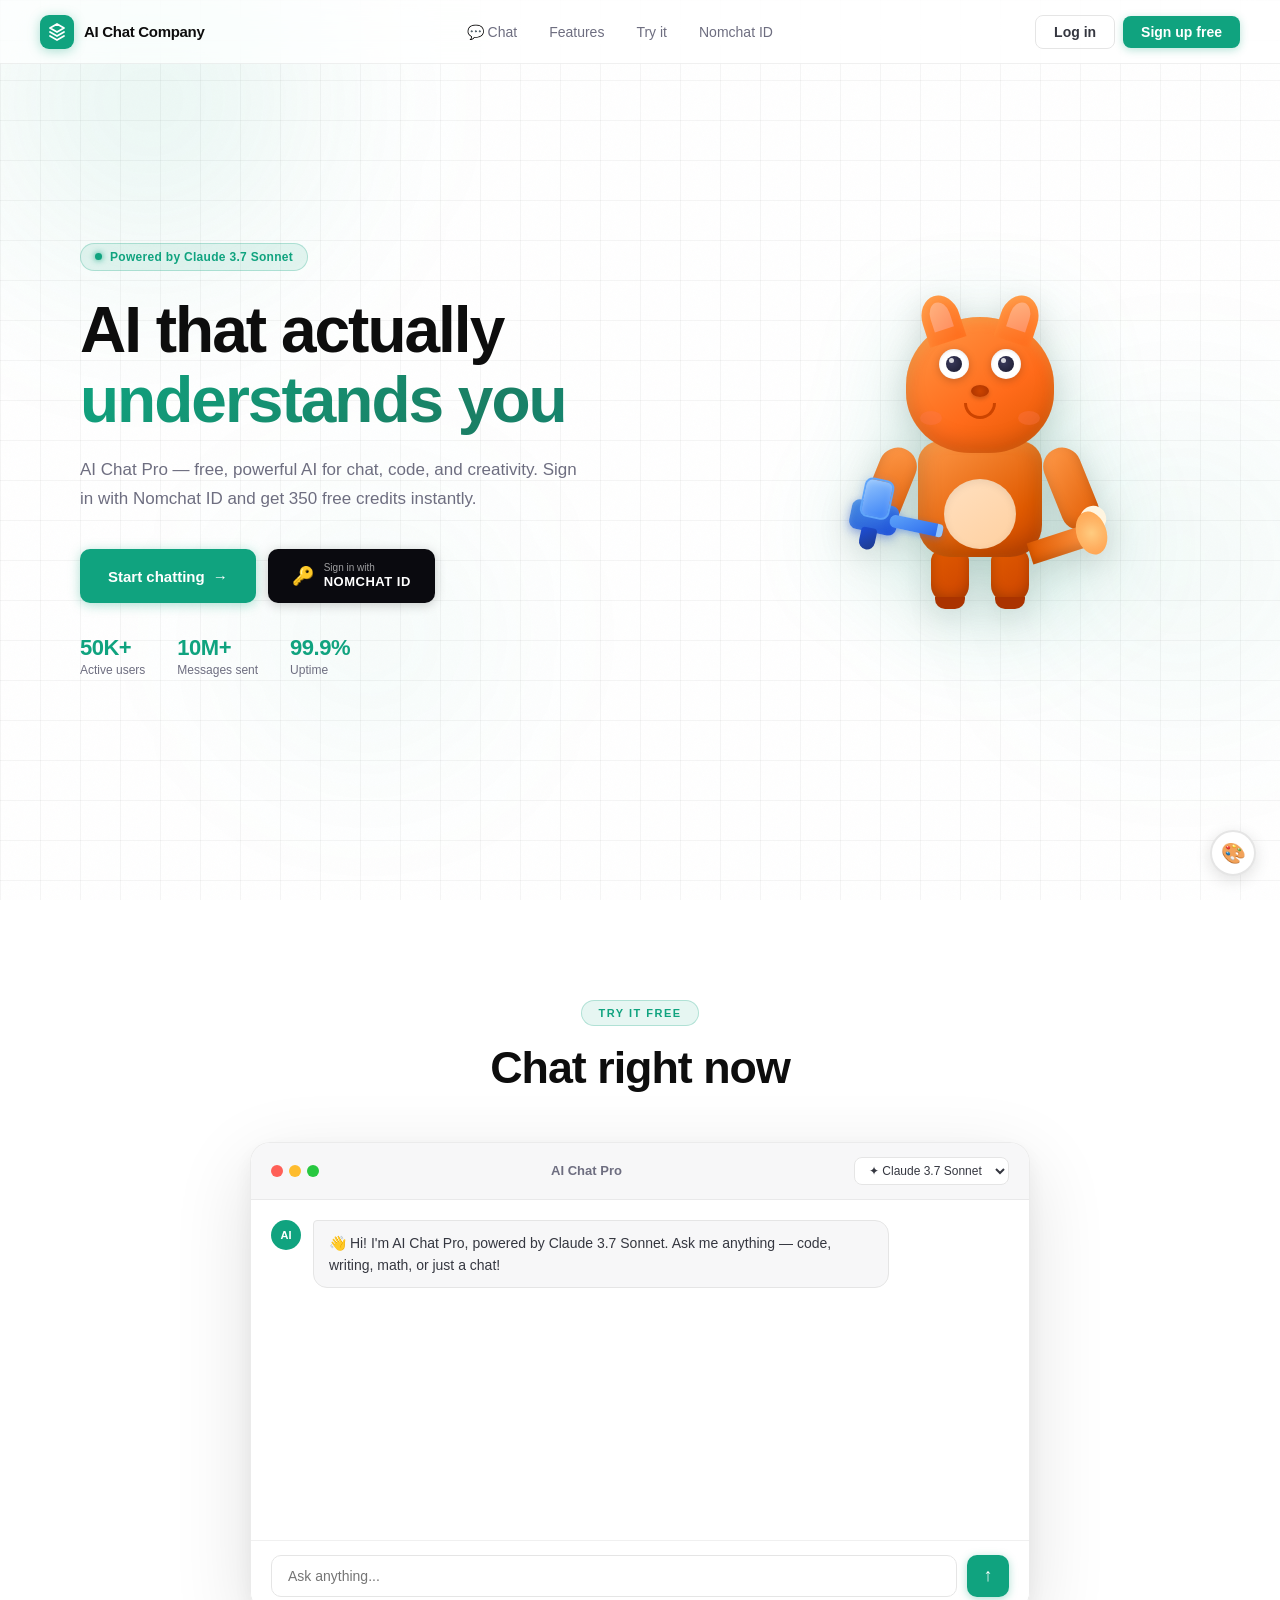
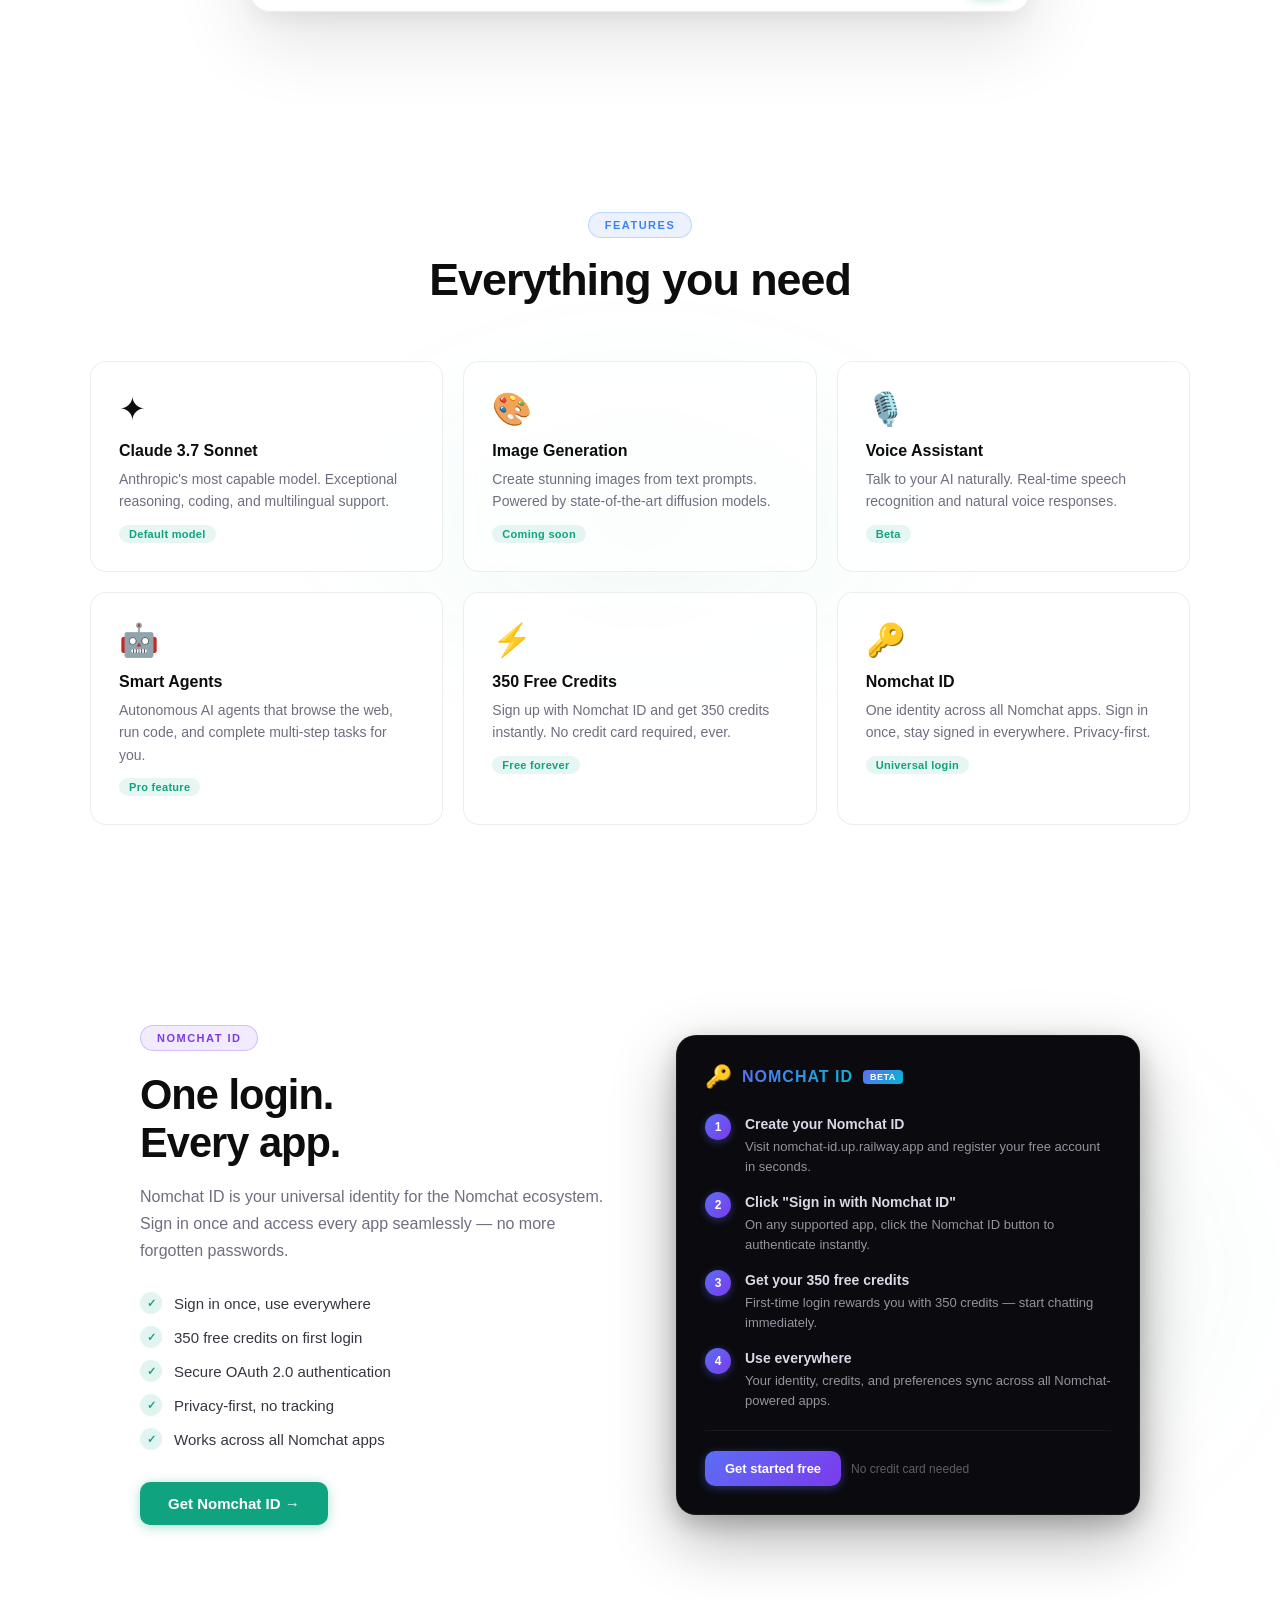
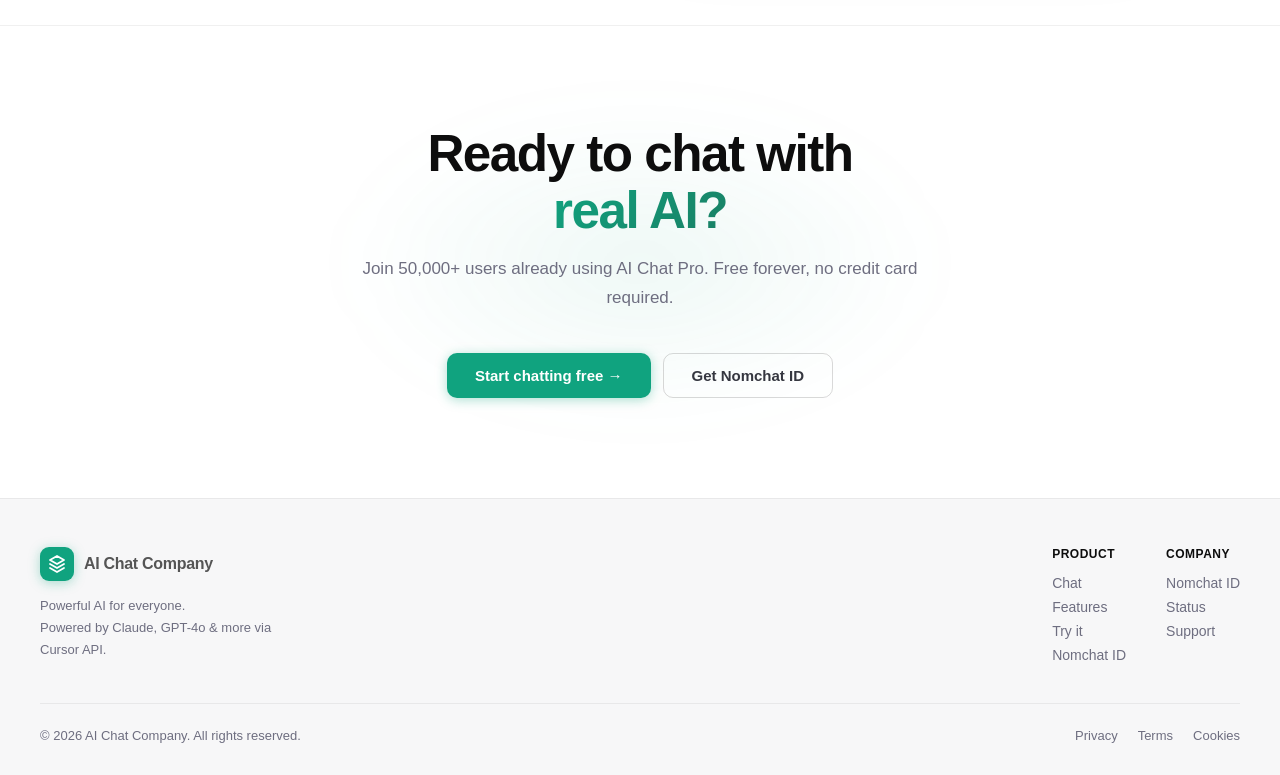
==== commit c320d884: "refactor: switch to Cursor API (claude, gpt-4o, gemini, deepseek)" ====
--- a/index.html
+++ b/index.html
@@ -1119,7 +1119,7 @@
     <div class="hero-left">
       <div class="hero-eyebrow reveal">
         <span class="hero-eyebrow-dot"></span>
-        Powered by Llama 3.3 70B
+        Powered by Claude 3.7 Sonnet
       </div>
       <h1 class="hero-title reveal reveal-delay-1">
         AI that actually<br><em>understands you</em>
@@ -1239,10 +1239,11 @@
         </div>
         <span class="demo-topbar-title">AI Chat Pro</span>
         <select class="demo-model-sel" id="demoModel">
-          <option value="meta-llama/llama-3.3-70b-instruct">🦙 Llama 3.3 70B</option>
-          <option value="meta-llama/llama-3.1-8b-instruct">🦙 Llama 3.1 8B</option>
-          <option value="mistralai/mixtral-8x7b-instruct">⚡ Mixtral 8x7B</option>
-          <option value="google/gemma-2-9b-it">💎 Gemma2 9B</option>
+          <option value="claude-3-7-sonnet">✦ Claude 3.7 Sonnet</option>
+          <option value="gpt-4o">GPT-4o</option>
+          <option value="gpt-4o-mini">GPT-4o Mini</option>
+          <option value="gemini-2.0-flash">Gemini 2.0 Flash</option>
+          <option value="deepseek-v3">DeepSeek V3</option>
         </select>
       </div>
       <div class="demo-messages" id="demoMessages">
@@ -1250,7 +1251,7 @@
         <div class="demo-msg ai">
           <div class="demo-av ai-av">AI</div>
           <div class="demo-bubble">
-            👋 Hi! I'm AI Chat Pro, powered by Llama 3.3 70B. Ask me anything — code, writing, math, or just a chat!
+            👋 Hi! I'm AI Chat Pro, powered by Claude 3.7 Sonnet. Ask me anything — code, writing, math, or just a chat!
           </div>
         </div>
       </div>
@@ -1278,9 +1279,9 @@
     </div>
     <div class="features-grid">
       <div class="feature-card reveal">
-        <span class="feature-icon">🦙</span>
-        <h3>Llama 3.3 70B</h3>
-        <p>Meta's most capable open model. Exceptional reasoning, coding, and multilingual support — all free.</p>
+        <span class="feature-icon">✦</span>
+        <h3>Claude 3.7 Sonnet</h3>
+        <p>Anthropic's most capable model. Exceptional reasoning, coding, and multilingual support.</p>
         <span class="feature-tag">Default model</span>
       </div>
       <div class="feature-card reveal reveal-delay-1">
@@ -1433,7 +1434,7 @@
         </div>
         <span class="logo-text">AI Chat Company</span>
       </a>
-      <p class="footer-tagline">Free, powerful AI for everyone.<br>Powered by Llama 3.3 70B via Groq.</p>
+      <p class="footer-tagline">Powerful AI for everyone.<br>Powered by Claude, GPT-4o &amp; more via Cursor API.</p>
     </div>
     <div class="footer-col">
       <h4>Product</h4>
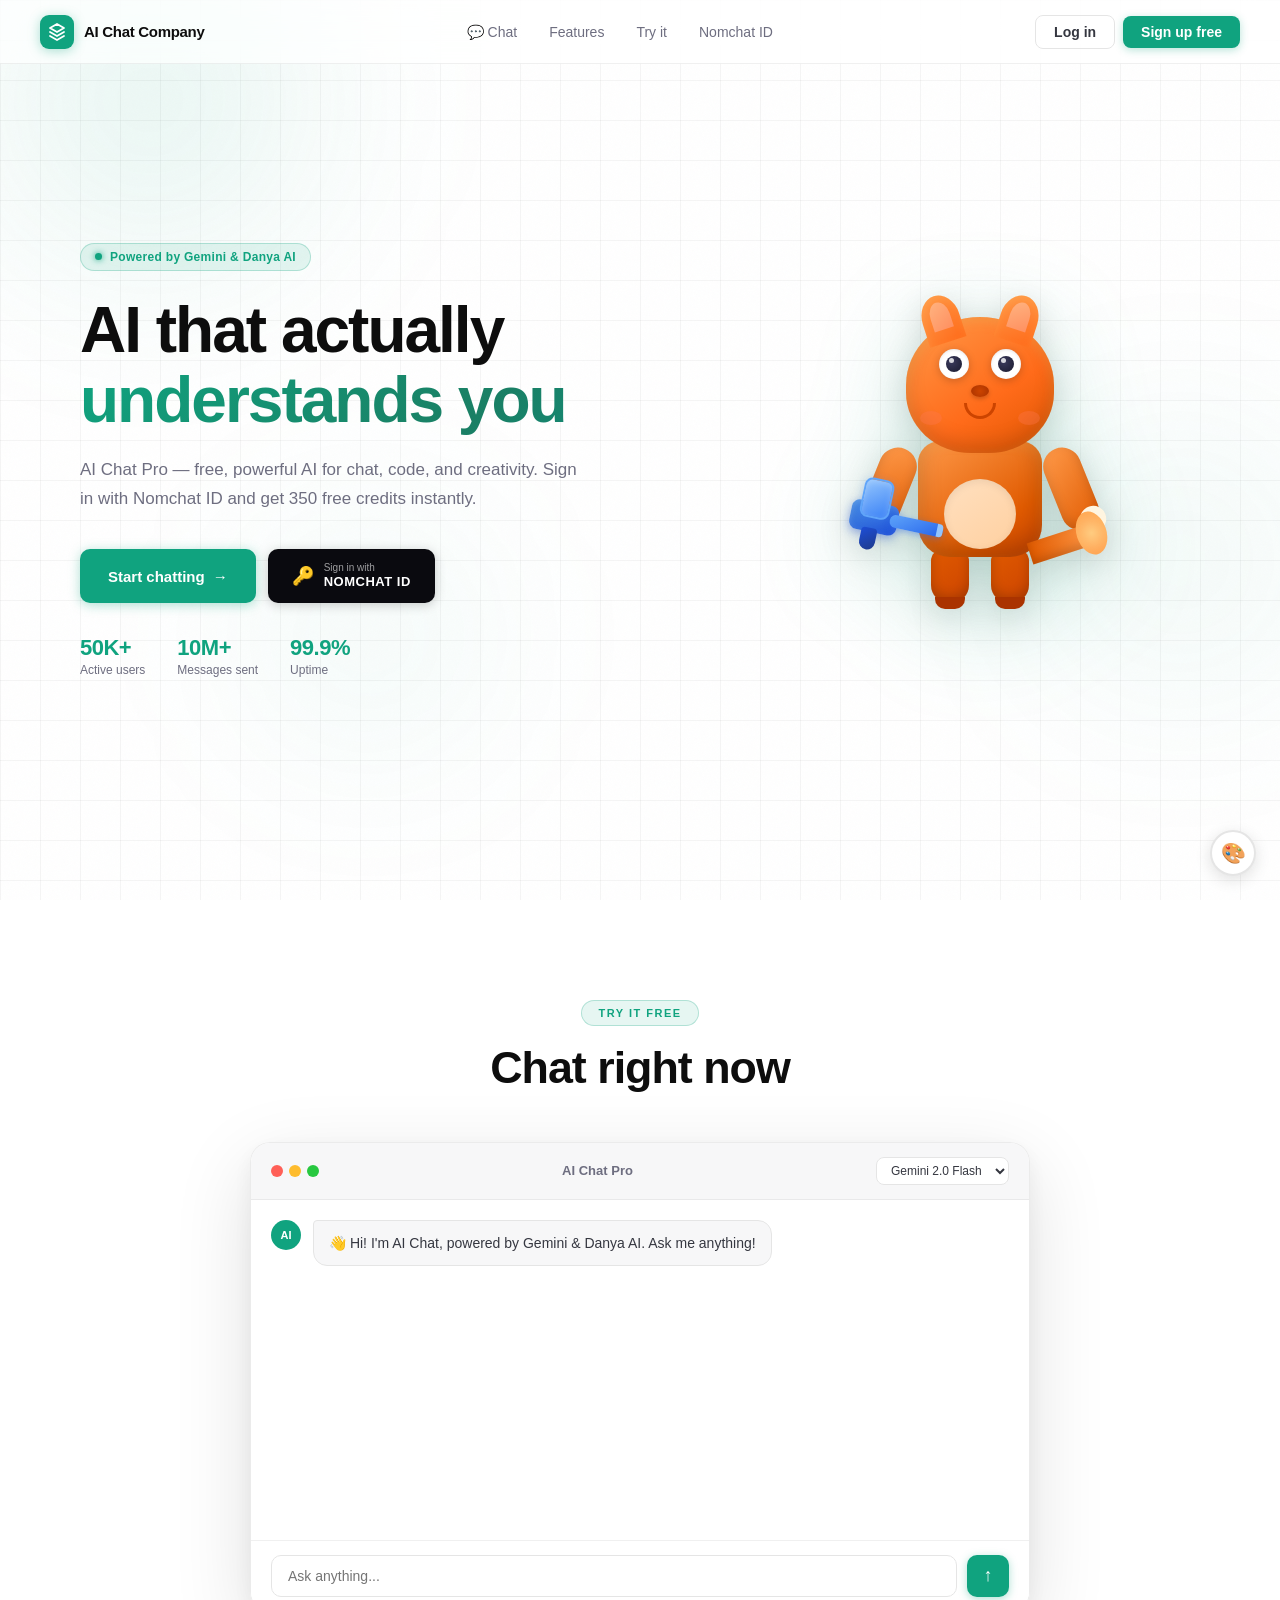
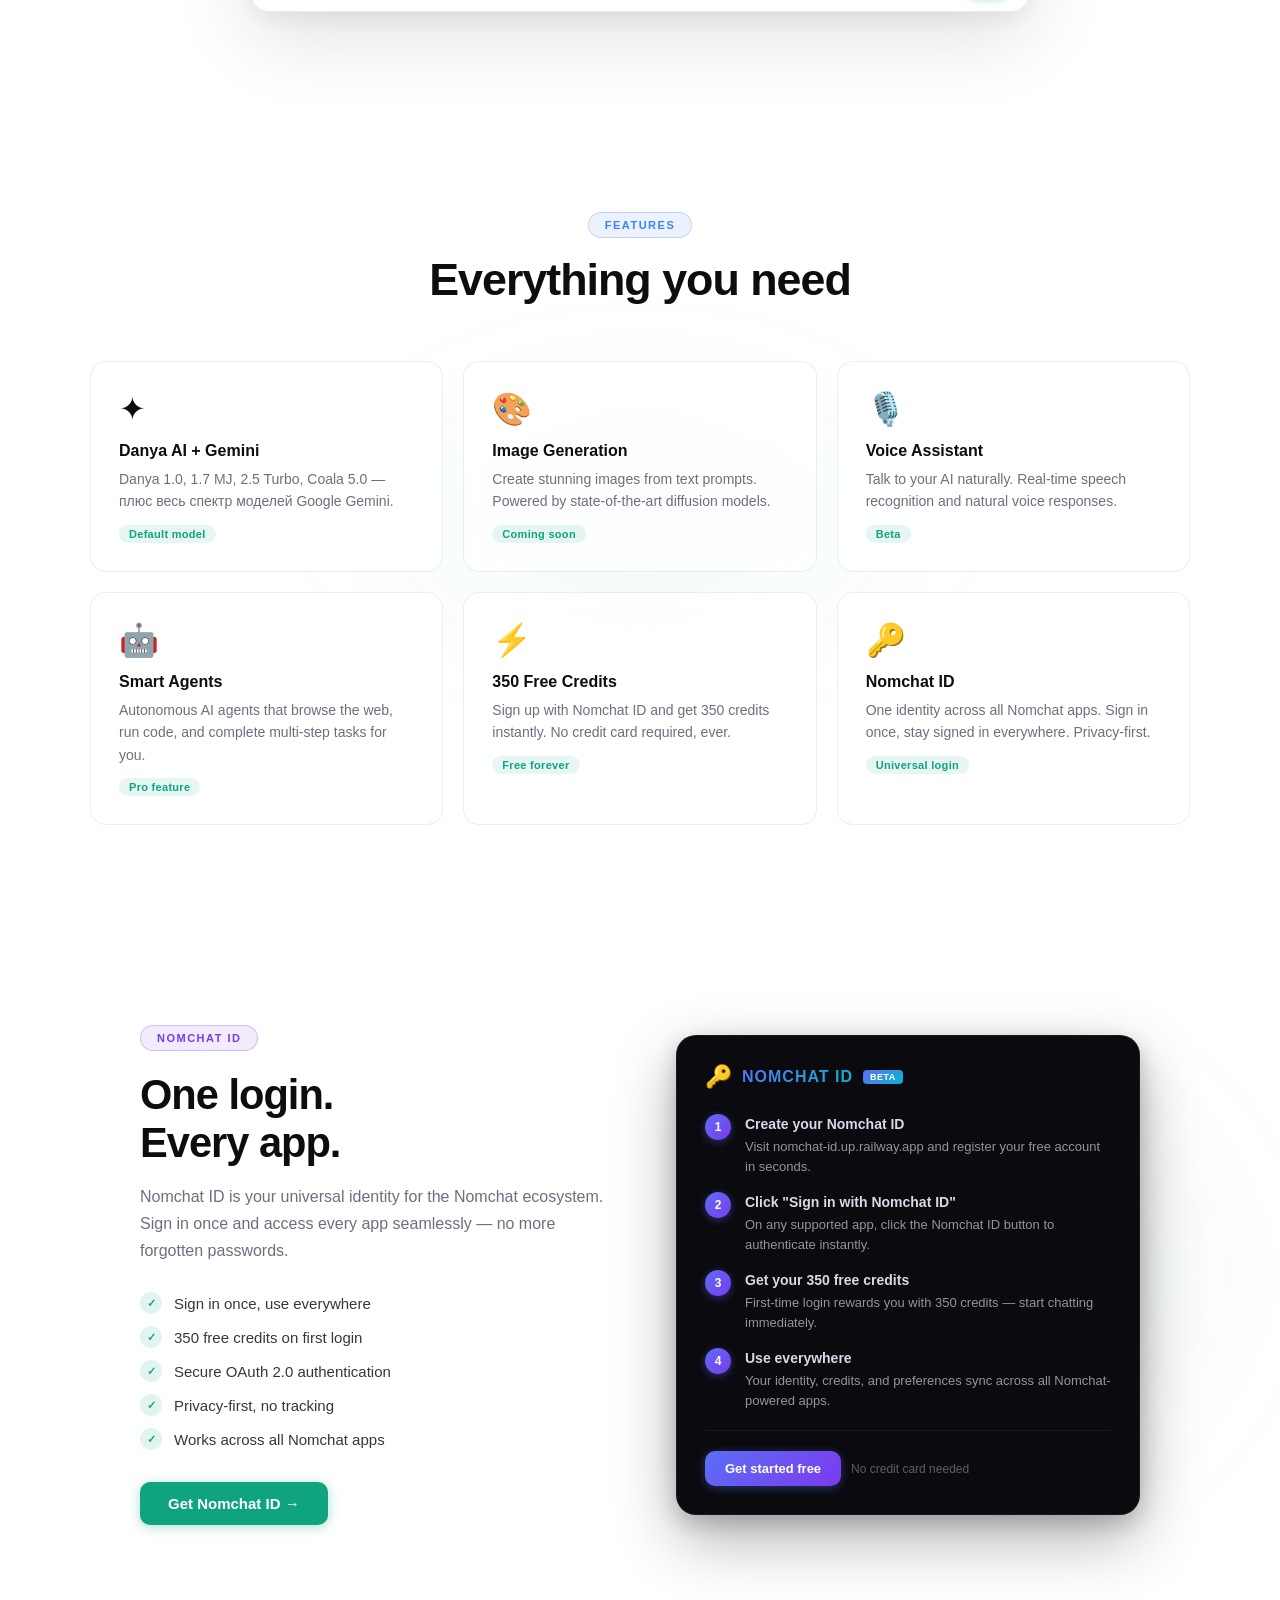
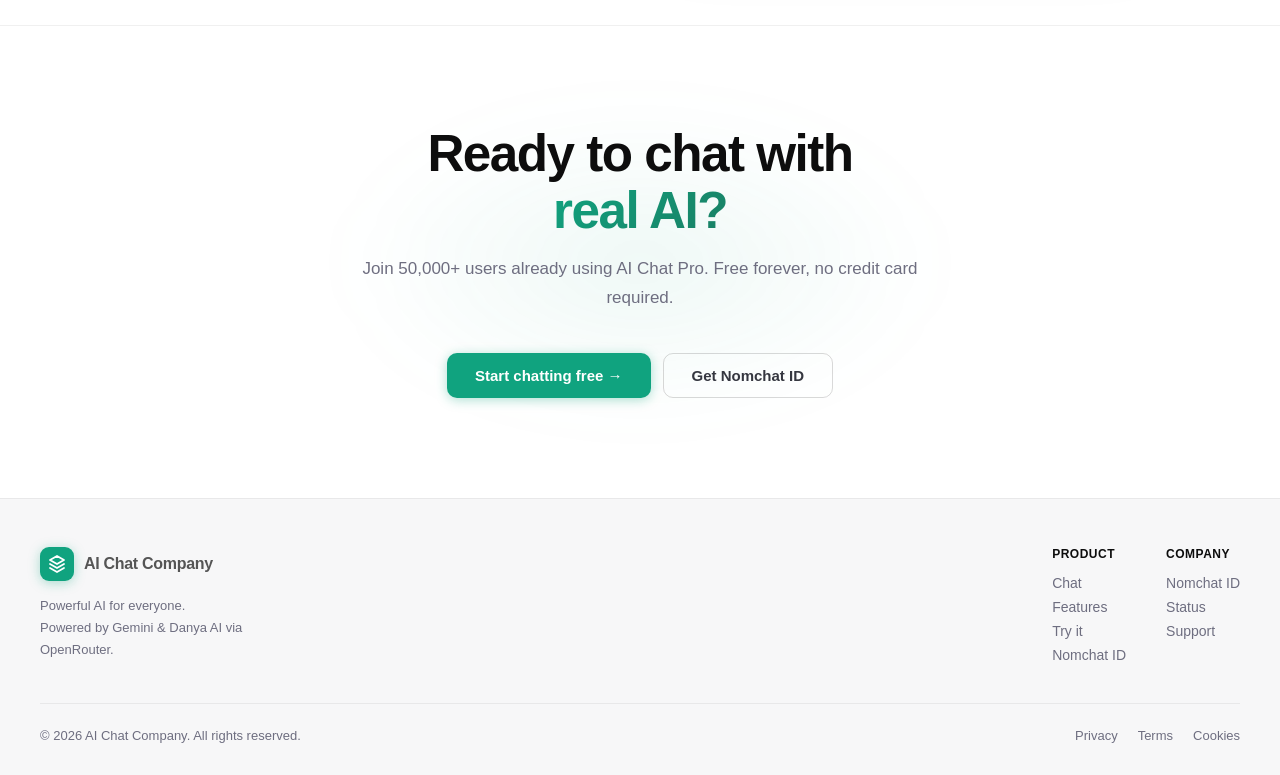
==== commit c8792ee4: "refactor: replace Cursor API with Gemini + OpenRouter (Danya AI)" ====
--- a/index.html
+++ b/index.html
@@ -1119,7 +1119,7 @@
     <div class="hero-left">
       <div class="hero-eyebrow reveal">
         <span class="hero-eyebrow-dot"></span>
-        Powered by Claude 3.7 Sonnet
+        Powered by Gemini & Danya AI
       </div>
       <h1 class="hero-title reveal reveal-delay-1">
         AI that actually<br><em>understands you</em>
@@ -1239,11 +1239,10 @@
         </div>
         <span class="demo-topbar-title">AI Chat Pro</span>
         <select class="demo-model-sel" id="demoModel">
-          <option value="claude-3-7-sonnet">✦ Claude 3.7 Sonnet</option>
-          <option value="gpt-4o">GPT-4o</option>
-          <option value="gpt-4o-mini">GPT-4o Mini</option>
-          <option value="gemini-2.0-flash">Gemini 2.0 Flash</option>
-          <option value="deepseek-v3">DeepSeek V3</option>
+          <option value="gemini-2.0-flash" selected>Gemini 2.0 Flash</option>
+          <option value="gemini-1.5-flash">Gemini 1.5 Flash</option>
+          <option value="danya-1.0">Danya 1.0</option>
+          <option value="danya-2.5-turbo">Danya 2.5 Turbo</option>
         </select>
       </div>
       <div class="demo-messages" id="demoMessages">
@@ -1251,7 +1250,7 @@
         <div class="demo-msg ai">
           <div class="demo-av ai-av">AI</div>
           <div class="demo-bubble">
-            👋 Hi! I'm AI Chat Pro, powered by Claude 3.7 Sonnet. Ask me anything — code, writing, math, or just a chat!
+            👋 Hi! I'm AI Chat, powered by Gemini & Danya AI. Ask me anything!
           </div>
         </div>
       </div>
@@ -1280,8 +1279,8 @@
     <div class="features-grid">
       <div class="feature-card reveal">
         <span class="feature-icon">✦</span>
-        <h3>Claude 3.7 Sonnet</h3>
-        <p>Anthropic's most capable model. Exceptional reasoning, coding, and multilingual support.</p>
+        <h3>Danya AI + Gemini</h3>
+        <p>Danya 1.0, 1.7 MJ, 2.5 Turbo, Coala 5.0 — плюс весь спектр моделей Google Gemini.</p>
         <span class="feature-tag">Default model</span>
       </div>
       <div class="feature-card reveal reveal-delay-1">
@@ -1434,7 +1433,7 @@
         </div>
         <span class="logo-text">AI Chat Company</span>
       </a>
-      <p class="footer-tagline">Powerful AI for everyone.<br>Powered by Claude, GPT-4o &amp; more via Cursor API.</p>
+      <p class="footer-tagline">Powerful AI for everyone.<br>Powered by Gemini &amp; Danya AI via OpenRouter.</p>
     </div>
     <div class="footer-col">
       <h4>Product</h4>
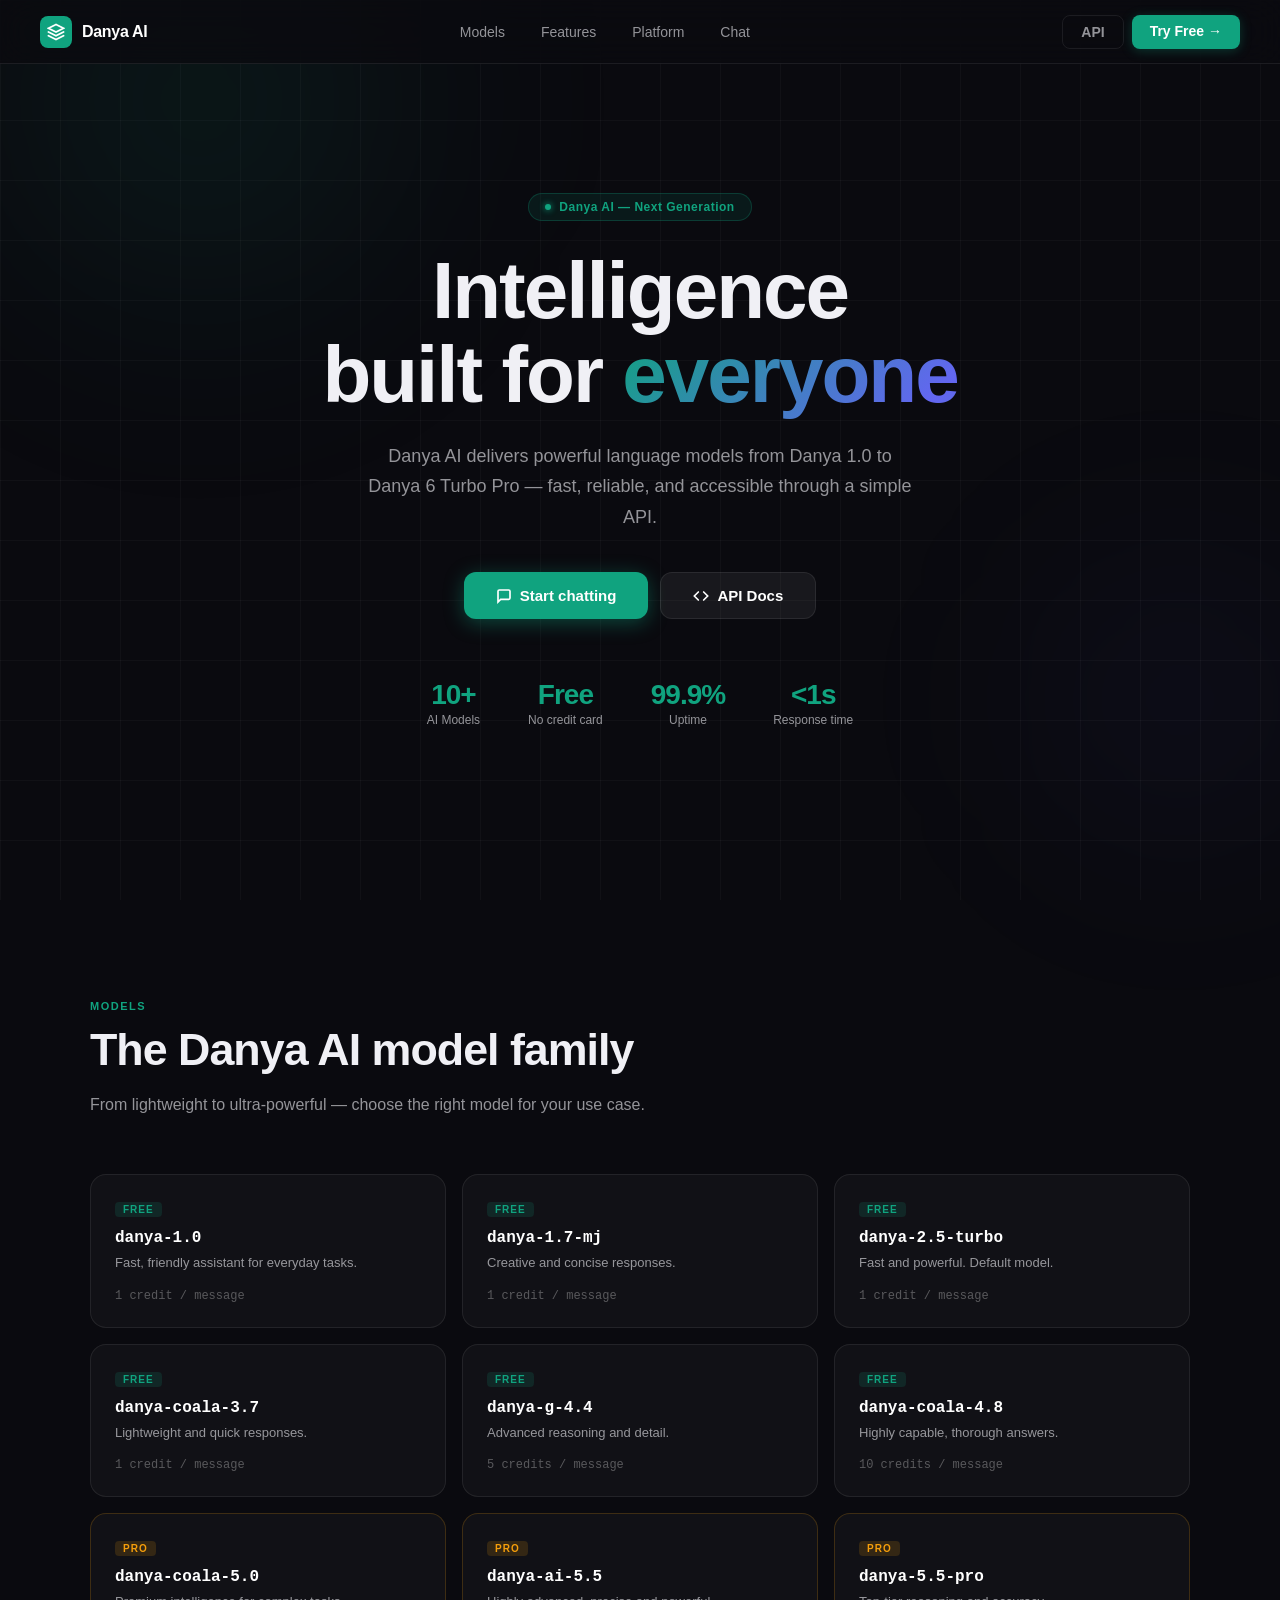
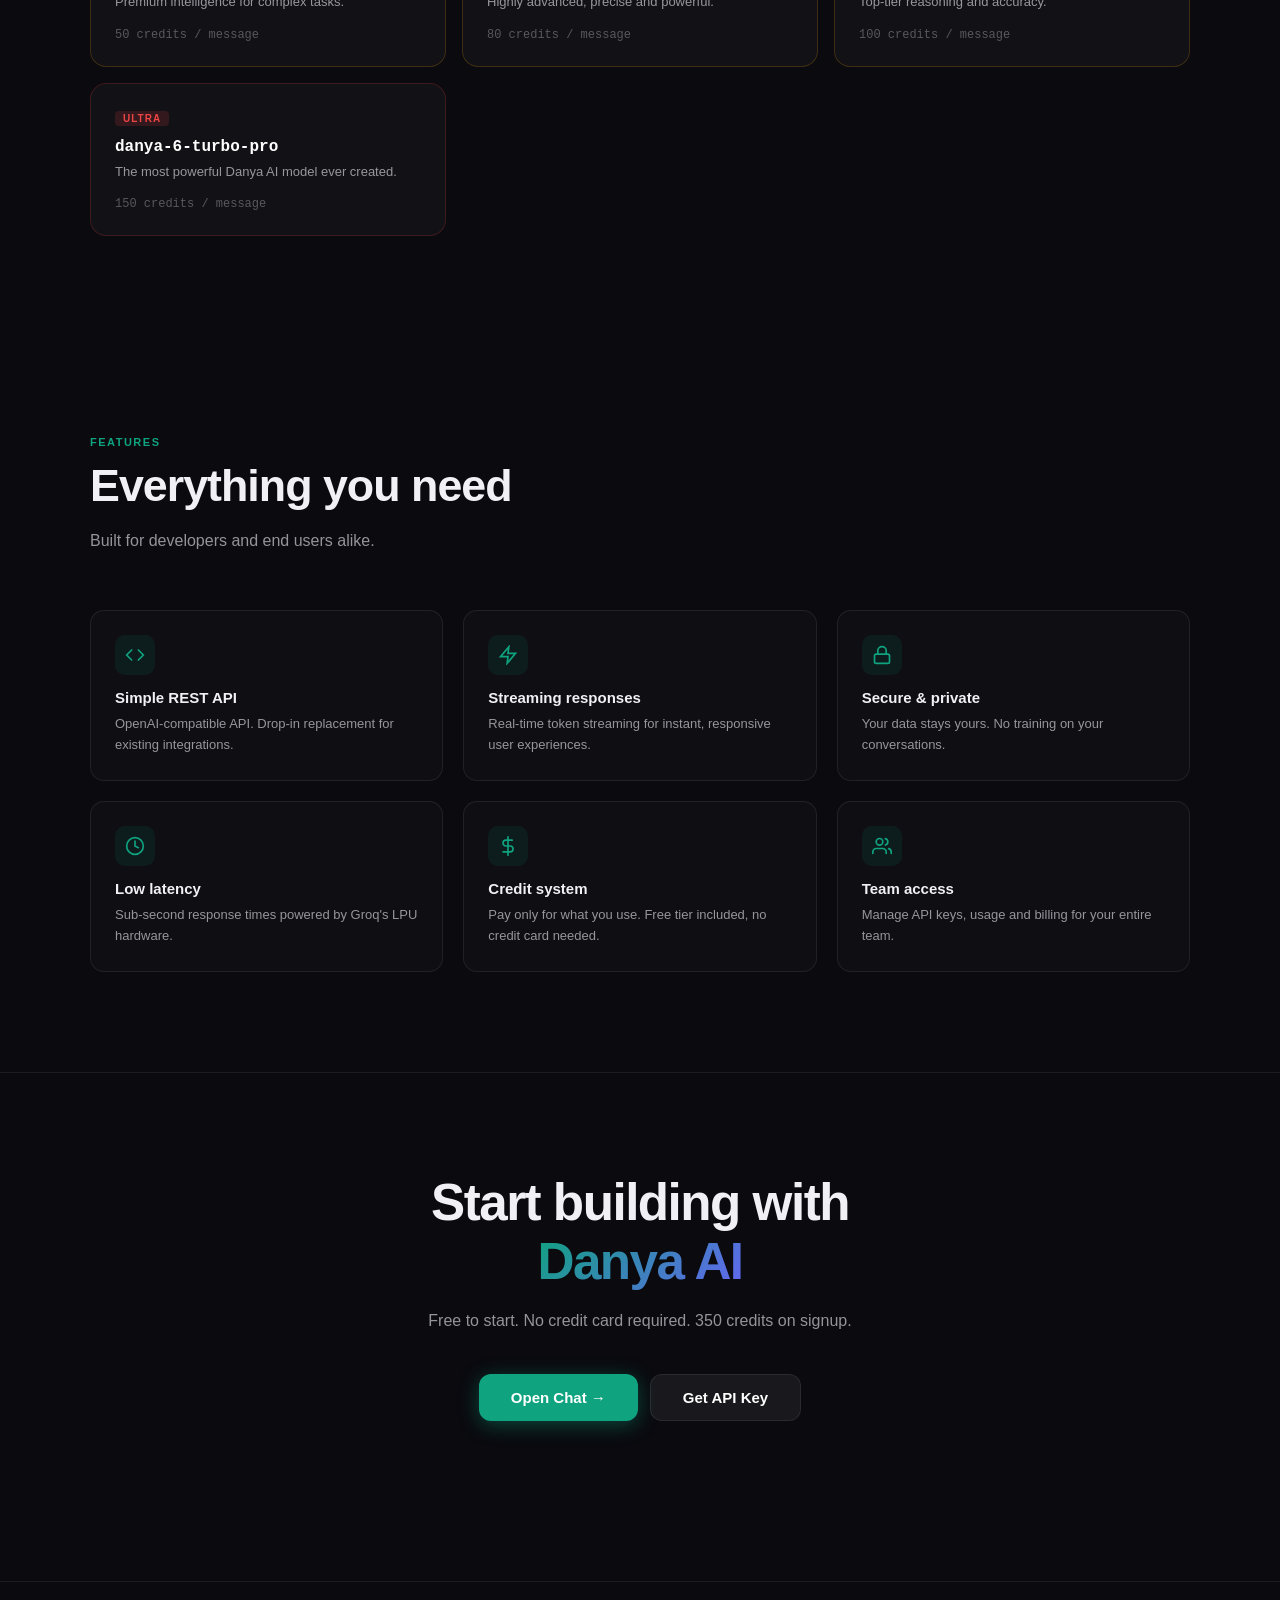
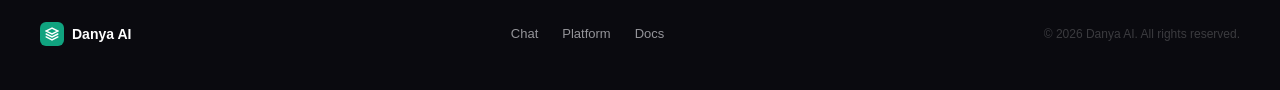
==== commit 147ba7f9: "feat: Danya AI company landing, platform SPA, danya-ai chat redirect" ====
--- a/index.html
+++ b/index.html
@@ -2,1729 +2,247 @@
 <html lang="en">
 <head>
 <meta charset="UTF-8">
-<link rel="icon" type="image/svg+xml" href="/icon.svg"><meta name="viewport" content="width=device-width, initial-scale=1.0">
-<title>AI Chat Company — AI that actually understands you</title>
-<link rel="stylesheet" href="style.css">
-<link rel="stylesheet" href="index.css">
+<meta name="viewport" content="width=device-width, initial-scale=1.0">
+<title>Danya AI — The Future of Intelligence</title>
+<link rel="icon" type="image/svg+xml" href="/icon.svg">
 <style>
-/* ═══════════════════════════════════════════════════════════
-   ROOT & RESET
-═══════════════════════════════════════════════════════════ */
-:root {
-  --c: #10a37f;
-  --c2: #1a7f64;
-  --c-rgb: 16, 163, 127;
-  --bg: #ffffff;
-  --text: #0d0d0d;
-  --text2: #353740;
-  --text3: #6e6e80;
-  --border: #e5e5e5;
-}
-*, *::before, *::after { margin: 0; padding: 0; box-sizing: border-box; }
-html { scroll-behavior: smooth; }
-body {
-  font-family: -apple-system, BlinkMacSystemFont, 'Segoe UI', sans-serif;
-  background: var(--bg);
-  color: var(--text);
-  overflow-x: hidden;
-  min-height: 100vh;
-  position: relative;
-}
-
-/* ═══════════════════════════════════════════════════════════
-   ANIMATED GRID BACKGROUND
-═══════════════════════════════════════════════════════════ */
-.grid-bg {
-  position: fixed;
-  inset: 0;
-  z-index: 0;
-  pointer-events: none;
-  background-image:
-    linear-gradient(rgba(0,0,0,0.04) 1px, transparent 1px),
-    linear-gradient(90deg, rgba(0,0,0,0.04) 1px, transparent 1px);
-  background-size: 40px 40px;
-  animation: gridShift 20s linear infinite;
-}
-@keyframes gridShift {
-  0%   { background-position: 0 0, 0 0; }
-  100% { background-position: 40px 40px, 40px 40px; }
-}
-
-/* ═══════════════════════════════════════════════════════════
-   NOISE TEXTURE OVERLAY
-═══════════════════════════════════════════════════════════ */
-.noise-overlay {
-  position: fixed;
-  inset: 0;
-  z-index: 1;
-  pointer-events: none;
-  opacity: 0.025;
-  background-image: url("data:image/svg+xml,%3Csvg viewBox='0 0 256 256' xmlns='http://www.w3.org/2000/svg'%3E%3Cfilter id='noise'%3E%3CfeTurbulence type='fractalNoise' baseFrequency='0.9' numOctaves='4' stitchTiles='stitch'/%3E%3C/filter%3E%3Crect width='100%25' height='100%25' filter='url(%23noise)'/%3E%3C/svg%3E");
-  background-size: 128px 128px;
-}
-
-/* ═══════════════════════════════════════════════════════════
-   RADIAL GLOW ORBS
-═══════════════════════════════════════════════════════════ */
-.glow-orb {
-  position: fixed;
-  border-radius: 50%;
-  pointer-events: none;
-  z-index: 0;
-  filter: blur(80px);
-  animation: orbFloat 12s ease-in-out infinite;
-}
-.glow-orb-1 {
-  width: 500px; height: 500px;
-  background: radial-gradient(circle, rgba(var(--c-rgb), 0.12) 0%, transparent 70%);
-  top: -150px; left: -100px;
-  animation-delay: 0s;
-}
-.glow-orb-2 {
-  width: 400px; height: 400px;
-  background: radial-gradient(circle, rgba(var(--c-rgb), 0.08) 0%, transparent 70%);
-  top: 40%; right: -100px;
-  animation-delay: -4s;
-}
-.glow-orb-3 {
-  width: 350px; height: 350px;
-  background: radial-gradient(circle, rgba(var(--c-rgb), 0.07) 0%, transparent 70%);
-  bottom: 10%; left: 15%;
-  animation-delay: -8s;
-}
-@keyframes orbFloat {
-  0%,100% { transform: translate(0,0) scale(1); }
-  33%      { transform: translate(20px,-30px) scale(1.04); }
-  66%      { transform: translate(-15px,15px) scale(0.97); }
-}
-
-/* ═══════════════════════════════════════════════════════════
-   GLASS MORPHISM HEADER
-═══════════════════════════════════════════════════════════ */
-.header {
-  position: fixed; top: 0; left: 0; right: 0; z-index: 200;
-  height: 64px; padding: 0 32px;
-  background: rgba(255,255,255,0.72);
-  backdrop-filter: blur(20px) saturate(180%);
-  -webkit-backdrop-filter: blur(20px) saturate(180%);
-  border-bottom: 1px solid rgba(0,0,0,0.06);
-  transition: background 0.3s, box-shadow 0.3s;
-}
-.header.scrolled {
-  background: rgba(255,255,255,0.92);
-  box-shadow: 0 1px 0 rgba(0,0,0,0.08), 0 8px 32px rgba(0,0,0,0.07);
-}
-.header-inner {
-  max-width: 1200px; margin: 0 auto; height: 100%;
-  display: flex; align-items: center; gap: 28px;
-}
-.logo {
-  display: flex; align-items: center; gap: 10px;
-  text-decoration: none; flex-shrink: 0;
-}
-.logo-mark {
-  width: 34px; height: 34px;
-  background: var(--c);
-  border-radius: 9px;
-  display: flex; align-items: center; justify-content: center;
-  box-shadow: 0 2px 12px rgba(var(--c-rgb), 0.35);
-  transition: box-shadow 0.2s;
-}
-.logo-mark:hover { box-shadow: 0 4px 20px rgba(var(--c-rgb), 0.5); }
-.logo-mark svg { width: 20px; height: 20px; }
-.logo-text { font-size: 15px; font-weight: 800; color: var(--text); letter-spacing: -0.3px; }
-.nav { display: flex; gap: 2px; flex: 1; justify-content: center; }
-.nav-link {
-  padding: 7px 15px; border-radius: 8px;
-  color: var(--text3); font-size: 14px; font-weight: 500;
-  text-decoration: none; transition: all 0.15s;
-}
-.nav-link:hover { color: var(--text); background: rgba(0,0,0,0.04); }
-.header-actions { display: flex; gap: 8px; align-items: center; }
-.btn-login {
-  padding: 8px 18px; border-radius: 8px;
-  background: transparent; border: 1px solid var(--border);
-  color: var(--text2); font-size: 14px; font-weight: 600;
-  text-decoration: none; transition: all 0.15s; cursor: pointer;
-}
-.btn-login:hover { background: rgba(0,0,0,0.04); border-color: #bbb; }
-.btn-signup {
-  padding: 8px 18px; border-radius: 8px;
-  background: var(--c); color: #fff;
-  font-size: 14px; font-weight: 700;
-  text-decoration: none; transition: all 0.2s;
-  box-shadow: 0 2px 8px rgba(var(--c-rgb), 0.3);
-}
-.btn-signup:hover {
-  background: var(--c2);
-  box-shadow: 0 4px 16px rgba(var(--c-rgb), 0.45);
-  transform: translateY(-1px);
-}
-
-/* ═══════════════════════════════════════════════════════════
-   HERO SECTION
-═══════════════════════════════════════════════════════════ */
-.hero {
-  position: relative; z-index: 2;
-  min-height: 100vh;
-  display: flex; align-items: center;
-  padding: 80px 32px 60px;
-}
-.hero-inner {
-  max-width: 1200px; margin: 0 auto; width: 100%;
-  display: grid; grid-template-columns: 1fr 440px;
-  gap: 60px; align-items: center;
-}
-.hero-left { position: relative; z-index: 2; }
-.hero-eyebrow {
-  display: inline-flex; align-items: center; gap: 8px;
-  background: rgba(var(--c-rgb), 0.1);
-  border: 1px solid rgba(var(--c-rgb), 0.25);
-  border-radius: 99px; padding: 6px 14px;
-  font-size: 12px; font-weight: 700;
-  color: var(--c); letter-spacing: 0.3px;
-  margin-bottom: 24px;
-}
-.hero-eyebrow-dot {
-  width: 7px; height: 7px;
-  background: var(--c); border-radius: 50%;
-  box-shadow: 0 0 6px var(--c);
-  animation: eyebrowPulse 2s ease-in-out infinite;
-}
-@keyframes eyebrowPulse {
-  0%,100% { opacity: 1; transform: scale(1); }
-  50%      { opacity: 0.5; transform: scale(1.5); }
-}
-.hero-title {
-  font-size: clamp(2.6em, 5vw, 4em);
-  font-weight: 900; line-height: 1.1;
-  letter-spacing: -2px; margin-bottom: 20px;
-  color: var(--text);
-}
-.hero-title em {
-  font-style: normal;
-  background: linear-gradient(135deg, var(--c) 0%, var(--c2) 40%, #0d9488 70%, var(--c) 100%);
-  background-size: 200% 200%;
-  -webkit-background-clip: text;
-  -webkit-text-fill-color: transparent;
-  background-clip: text;
-  animation: gradMove 4s ease infinite;
-}
-@keyframes gradMove {
-  0%   { background-position: 0% 50%; }
-  50%  { background-position: 100% 50%; }
-  100% { background-position: 0% 50%; }
-}
-.hero-sub {
-  font-size: 17px; color: var(--text3);
-  line-height: 1.7; margin-bottom: 36px;
-  max-width: 500px;
-}
-.hero-actions {
-  display: flex; gap: 12px; flex-wrap: wrap;
-  margin-bottom: 32px;
-}
-.btn-primary {
-  padding: 13px 28px; border-radius: 10px;
-  background: var(--c); color: #fff;
-  font-size: 15px; font-weight: 700;
-  text-decoration: none; border: none; cursor: pointer;
-  display: inline-flex; align-items: center; gap: 8px;
-  box-shadow: 0 2px 12px rgba(var(--c-rgb), 0.35);
-  transition: all 0.25s cubic-bezier(0.4,0,0.2,1);
-  font-family: inherit;
-}
-.btn-primary:hover {
-  background: var(--c2);
-  box-shadow: 0 6px 24px rgba(var(--c-rgb), 0.5);
-  transform: translateY(-2px);
-}
-.btn-nomchat-hero {
-  padding: 13px 24px; border-radius: 10px;
-  background: #0a0a0f; color: #fff;
-  font-size: 15px; font-weight: 700;
-  text-decoration: none; border: none; cursor: pointer;
-  display: inline-flex; align-items: center; gap: 10px;
-  box-shadow: 0 2px 12px rgba(0,0,0,0.2);
-  transition: all 0.25s cubic-bezier(0.4,0,0.2,1);
-}
-.btn-nomchat-hero:hover {
-  background: #1a1a2e;
-  box-shadow: 0 6px 24px rgba(0,0,0,0.35);
-  transform: translateY(-2px);
-}
-.btn-nomchat-hero-icon { font-size: 18px; }
-.btn-nomchat-hero-text { display: flex; flex-direction: column; align-items: flex-start; line-height: 1.2; }
-.btn-nomchat-hero-label { font-size: 10px; opacity: 0.6; font-weight: 400; }
-.btn-nomchat-hero-brand { font-size: 13px; font-weight: 900; letter-spacing: 0.5px; }
-.hero-stats {
-  display: flex; gap: 32px; flex-wrap: wrap;
-}
-.hero-stat { display: flex; flex-direction: column; gap: 2px; }
-.hero-stat-num {
-  font-size: 22px; font-weight: 900;
-  color: var(--c); letter-spacing: -0.5px;
-}
-.hero-stat-label { font-size: 12px; color: var(--text3); font-weight: 500; }
-.hero-right {
-  position: relative; z-index: 2;
-  display: flex; justify-content: center; align-items: center;
-}
-
-/* ═══════════════════════════════════════════════════════════
-   CSS FOX CHARACTER
-═══════════════════════════════════════════════════════════ */
-.fox-wrap {
-  position: relative;
-  width: 340px; height: 420px;
-  cursor: pointer;
-  perspective: 800px;
-}
-.fox-3d {
-  width: 100%; height: 100%;
-  display: flex; align-items: center; justify-content: center;
-  transform-style: preserve-3d;
-  transition: transform 0.4s cubic-bezier(0.4,0,0.2,1);
-}
-.fox-wrap:hover .fox-3d {
-  transform: scale(1.06) rotateY(-10deg) rotateX(2deg);
-}
-.fox-body-wrap {
-  position: relative;
-  display: flex; flex-direction: column; align-items: center;
-  filter: drop-shadow(0 24px 48px rgba(var(--c-rgb), 0.2))
-          drop-shadow(0 8px 16px rgba(0,0,0,0.15));
-}
-
-/* Head */
-.fox-head {
-  position: relative;
-  width: 148px; height: 136px;
-  background: linear-gradient(145deg, #ff9a4a 0%, #ff6b1a 60%, #e05500 100%);
-  border-radius: 52% 52% 46% 46%;
-  box-shadow: inset 0 -8px 20px rgba(0,0,0,0.15), inset 0 4px 12px rgba(255,200,100,0.3);
-  z-index: 3;
-}
-.fox-ear {
-  position: absolute;
-  width: 38px; height: 48px;
-  background: linear-gradient(145deg, #ff9a4a, #ff6b1a);
-  border-radius: 50% 50% 0 0;
-  top: -22px;
-  box-shadow: inset 0 4px 8px rgba(255,200,100,0.2);
-}
-.fox-ear.left  { left: 16px;  transform: rotate(-18deg); }
-.fox-ear.right { right: 16px; transform: rotate(18deg); }
-.fox-ear::after {
-  content: '';
-  position: absolute;
-  width: 20px; height: 28px;
-  background: linear-gradient(145deg, #ffb380, #ff9060);
-  border-radius: 50% 50% 0 0;
-  top: 7px; left: 9px;
-}
-.fox-face {
-  position: absolute; inset: 0;
-  display: flex; flex-direction: column;
-  align-items: center; padding-top: 32px; gap: 6px;
-}
-.fox-eyes-row { display: flex; gap: 22px; }
-.fox-eye {
-  width: 30px; height: 30px;
-  background: #fff;
-  border-radius: 50%;
-  display: flex; align-items: center; justify-content: center;
-  box-shadow: 0 2px 8px rgba(0,0,0,0.2), inset 0 1px 3px rgba(0,0,0,0.1);
-  overflow: hidden;
-}
-.fox-pupil {
-  width: 16px; height: 16px;
-  background: radial-gradient(circle at 35% 35%, #3a3a5c, #1a1a2e);
-  border-radius: 50%;
-  transition: transform 0.2s ease;
-  position: relative;
-}
-.fox-pupil::after {
-  content: '';
-  position: absolute;
-  width: 5px; height: 5px;
-  background: rgba(255,255,255,0.8);
-  border-radius: 50%;
-  top: 2px; left: 3px;
-}
-.fox-wrap:hover .fox-pupil { transform: translate(3px, 3px); }
-.fox-nose {
-  width: 18px; height: 12px;
-  background: radial-gradient(circle, #cc4400, #aa3300);
-  border-radius: 50%;
-  box-shadow: 0 2px 4px rgba(0,0,0,0.2);
-}
-.fox-mouth {
-  width: 32px; height: 16px;
-  border: 3px solid #cc4400;
-  border-top: none;
-  border-radius: 0 0 22px 22px;
-}
-.fox-cheek {
-  position: absolute;
-  width: 22px; height: 14px;
-  background: rgba(255,120,80,0.35);
-  border-radius: 50%;
-  bottom: 28px;
-}
-.fox-cheek.left  { left: 14px; }
-.fox-cheek.right { right: 14px; }
-
-/* Torso */
-.fox-torso {
-  position: relative;
-  width: 124px; height: 116px;
-  background: linear-gradient(145deg, #ff9a4a 0%, #e05a00 70%, #cc4400 100%);
-  border-radius: 22px 22px 32px 32px;
-  margin-top: -12px; z-index: 2;
-  box-shadow: inset 0 -10px 24px rgba(0,0,0,0.2), inset 0 4px 12px rgba(255,200,100,0.2);
-}
-.fox-belly {
-  position: absolute;
-  width: 72px; height: 70px;
-  background: linear-gradient(145deg, #ffe0c0, #ffd0a0);
-  border-radius: 50%;
-  bottom: 8px; left: 50%; transform: translateX(-50%);
-  box-shadow: inset 0 2px 8px rgba(0,0,0,0.08);
-}
-
-/* Arms */
-.fox-arm {
-  position: absolute;
-  width: 38px; height: 86px;
-  background: linear-gradient(145deg, #ff9a4a, #e05a00);
-  border-radius: 19px;
-  top: 8px;
-  box-shadow: inset 0 -6px 12px rgba(0,0,0,0.15);
-  transform-origin: top center;
-  transition: transform 0.3s cubic-bezier(0.4,0,0.2,1);
-}
-.fox-arm.left  { left: -32px; transform: rotate(22deg); }
-.fox-arm.right { right: -32px; transform: rotate(-22deg); }
-.fox-wrap:hover .fox-arm.right { transform: rotate(-35deg); }
-
-/* Water gun on left arm */
-.fox-gun-wrap {
-  position: absolute;
-  bottom: -4px; left: -8px;
-  transform: rotate(-10deg);
-}
-.fox-gun-body {
-  width: 48px; height: 30px;
-  background: linear-gradient(145deg, #4a90e2, #1d4ed8);
-  border-radius: 8px;
-  box-shadow: 0 3px 10px rgba(29,78,216,0.4), inset 0 2px 6px rgba(255,255,255,0.15);
-  position: relative;
-}
-.fox-gun-barrel {
-  position: absolute;
-  width: 54px; height: 13px;
-  background: linear-gradient(145deg, #60a5fa, #2563eb);
-  border-radius: 6px;
-  top: 8px; left: 40px;
-  box-shadow: 0 2px 6px rgba(37,99,235,0.4);
-}
-.fox-gun-barrel::after {
-  content: '';
-  position: absolute;
-  width: 6px; height: 13px;
-  background: #93c5fd;
-  border-radius: 0 4px 4px 0;
-  right: 0; top: 0;
-}
-.fox-gun-tank {
-  position: absolute;
-  width: 30px; height: 40px;
-  background: linear-gradient(145deg, #93c5fd, #3b82f6);
-  border-radius: 8px;
-  top: -24px; left: 8px;
-  border: 2px solid #60a5fa;
-  box-shadow: 0 2px 8px rgba(59,130,246,0.3), inset 0 2px 6px rgba(255,255,255,0.2);
-}
-.fox-gun-handle {
-  position: absolute;
-  width: 16px; height: 22px;
-  background: linear-gradient(145deg, #1d4ed8, #1e3a8a);
-  border-radius: 4px 4px 8px 8px;
-  bottom: -18px; left: 14px;
-}
-.fox-wrap:hover .fox-arm.left { transform: rotate(35deg); }
-
-/* Tail */
-.fox-tail {
-  position: absolute;
-  right: -58px; bottom: -8px;
-  width: 70px; height: 22px;
-  background: linear-gradient(90deg, #e05a00, #ff9a4a);
-  border-radius: 0 24px 24px 0;
-  transform: rotate(-18deg);
-  transform-origin: left center;
-  box-shadow: inset 0 -4px 8px rgba(0,0,0,0.15);
-}
-.fox-tail::after {
-  content: '';
-  position: absolute;
-  right: -10px; top: -12px;
-  width: 30px; height: 44px;
-  background: radial-gradient(circle, #ffcc80, #ff9a4a);
-  border-radius: 50%;
-  box-shadow: inset 0 2px 8px rgba(255,200,100,0.3);
-}
-.fox-tail-tip {
-  position: absolute;
-  right: -14px; top: -16px;
-  width: 26px; height: 26px;
-  background: #fff5e0;
-  border-radius: 50%;
-}
-
-/* Legs */
-.fox-legs {
-  display: flex; gap: 22px;
-  margin-top: -8px; z-index: 1;
-}
-.fox-leg {
-  width: 38px; height: 54px;
-  background: linear-gradient(145deg, #e05a00, #cc4400);
-  border-radius: 12px 12px 18px 18px;
-  box-shadow: inset 0 -6px 12px rgba(0,0,0,0.2);
-  position: relative;
-}
-.fox-leg::after {
-  content: '';
-  position: absolute;
-  bottom: -6px; left: 4px;
-  width: 30px; height: 12px;
-  background: #aa3300;
-  border-radius: 0 0 10px 10px;
-}
-
-/* Water drops */
-.fox-water-drops {
-  position: absolute;
-  top: 38%; left: 72%;
-  pointer-events: none;
-  z-index: 10;
-}
-.water-drop {
-  position: absolute;
-  width: 8px; height: 12px;
-  background: linear-gradient(180deg, #93c5fd, #3b82f6);
-  border-radius: 50% 50% 60% 60%;
-  opacity: 0;
-  animation: waterFly 1s ease-out forwards;
-}
-@keyframes waterFly {
-  0%   { opacity: 1; transform: translate(0,0) scale(1); }
-  80%  { opacity: 0.6; }
-  100% { opacity: 0; transform: translate(var(--tx), var(--ty)) scale(0.3); }
-}
-
-/* Fox tooltip */
-.fox-tooltip {
-  position: absolute;
-  top: 30px; right: -230px;
-  width: 210px;
-  background: rgba(255,255,255,0.95);
-  backdrop-filter: blur(12px);
-  border: 1px solid rgba(0,0,0,0.08);
-  border-radius: 16px; padding: 18px;
-  box-shadow: 0 12px 40px rgba(0,0,0,0.12);
-  opacity: 0; pointer-events: none;
-  transition: all 0.3s cubic-bezier(0.4,0,0.2,1);
-  transform: translateX(-12px);
-  z-index: 20;
-}
-.fox-wrap:hover .fox-tooltip {
-  opacity: 1; pointer-events: all;
-  transform: translateX(0);
-}
-.fox-tooltip::before {
-  content: '';
-  position: absolute;
-  left: -8px; top: 24px;
-  width: 16px; height: 16px;
-  background: rgba(255,255,255,0.95);
-  border-left: 1px solid rgba(0,0,0,0.08);
-  border-bottom: 1px solid rgba(0,0,0,0.08);
-  transform: rotate(45deg);
-}
-.fox-tooltip-badge {
-  display: inline-flex; align-items: center; gap: 6px;
-  background: rgba(var(--c-rgb), 0.1);
-  border: 1px solid rgba(var(--c-rgb), 0.2);
-  border-radius: 99px; padding: 3px 10px;
-  font-size: 10px; font-weight: 700; color: var(--c);
-  margin-bottom: 10px; letter-spacing: 0.5px;
-}
-.fox-tooltip-title {
-  font-weight: 800; font-size: 14px;
-  color: #0d0d0d; margin-bottom: 8px;
-  line-height: 1.3;
-}
-.fox-tooltip-text {
-  font-size: 12px; color: #6e6e80;
-  line-height: 1.6; margin-bottom: 12px;
-}
-.fox-tooltip-link {
-  font-size: 12px; font-weight: 700;
-  color: var(--c); text-decoration: none;
-  display: inline-flex; align-items: center; gap: 4px;
-}
-.fox-tooltip-link:hover { text-decoration: underline; }
-
-/* ═══════════════════════════════════════════════════════════
-   DEMO CHAT SECTION
-═══════════════════════════════════════════════════════════ */
-.demo-section {
-  position: relative; z-index: 2;
-  padding: 100px 32px;
-}
-.section-inner { max-width: 860px; margin: 0 auto; }
-.section-eyebrow-wrap { text-align: center; margin-bottom: 48px; }
-.section-eyebrow-pill {
-  display: inline-block;
-  padding: 6px 16px; border-radius: 99px;
-  font-size: 11px; font-weight: 800;
-  letter-spacing: 1.5px; text-transform: uppercase;
-  margin-bottom: 16px;
-}
-.pill-green {
-  background: rgba(var(--c-rgb), 0.1);
-  border: 1px solid rgba(var(--c-rgb), 0.25);
-  color: var(--c);
-}
-.pill-blue {
-  background: rgba(59,130,246,0.1);
-  border: 1px solid rgba(59,130,246,0.25);
-  color: #3b82f6;
-}
-.pill-purple {
-  background: rgba(124,58,237,0.1);
-  border: 1px solid rgba(124,58,237,0.25);
-  color: #7c3aed;
-}
-.section-title-lg {
-  font-size: clamp(1.9em, 4vw, 2.8em);
-  font-weight: 900; letter-spacing: -1px;
-  color: var(--text); line-height: 1.15;
-}
-.demo-window {
-  background: rgba(255,255,255,0.92);
-  backdrop-filter: blur(20px);
-  -webkit-backdrop-filter: blur(20px);
-  border: 1px solid rgba(0,0,0,0.08);
-  border-radius: 20px; overflow: hidden;
-  box-shadow: 0 24px 80px rgba(0,0,0,0.12), 0 8px 24px rgba(0,0,0,0.06);
-  transition: box-shadow 0.3s;
-}
-.demo-window:hover {
-  box-shadow: 0 32px 96px rgba(0,0,0,0.16), 0 12px 32px rgba(0,0,0,0.08);
-}
-.demo-topbar {
-  display: flex; align-items: center; gap: 12px;
-  padding: 14px 20px;
-  background: rgba(247,247,248,0.95);
-  border-bottom: 1px solid rgba(0,0,0,0.06);
-}
-.demo-dots { display: flex; gap: 6px; }
-.demo-dots span {
-  width: 12px; height: 12px; border-radius: 50%;
-  display: block;
-}
-.demo-dots span:nth-child(1) { background: #ff5f57; }
-.demo-dots span:nth-child(2) { background: #febc2e; }
-.demo-dots span:nth-child(3) { background: #28c840; }
-.demo-topbar-title {
-  font-size: 13px; font-weight: 700;
-  color: var(--text3); flex: 1; text-align: center;
-}
-.demo-model-sel {
-  background: #fff; border: 1px solid var(--border);
-  border-radius: 8px; padding: 5px 10px;
-  color: var(--text2); font-size: 12px;
-  outline: none; cursor: pointer;
-  font-family: inherit;
-  transition: border-color 0.2s;
-}
-.demo-model-sel:focus { border-color: var(--c); }
-.demo-messages {
-  height: 340px; overflow-y: auto;
-  padding: 20px; display: flex;
-  flex-direction: column; gap: 16px;
-}
-.demo-messages::-webkit-scrollbar { width: 4px; }
-.demo-messages::-webkit-scrollbar-thumb { background: #e5e5e5; border-radius: 99px; }
-.demo-msg {
-  display: flex; gap: 12px; align-items: flex-start;
-  animation: msgIn 0.3s ease;
-}
-@keyframes msgIn {
-  from { opacity: 0; transform: translateY(8px); }
-  to   { opacity: 1; transform: translateY(0); }
-}
-.demo-msg.user { flex-direction: row-reverse; }
-.demo-av {
-  width: 30px; height: 30px; border-radius: 50%;
-  display: flex; align-items: center; justify-content: center;
-  font-size: 11px; font-weight: 800; flex-shrink: 0;
-}
-.demo-av.ai-av { background: var(--c); color: #fff; }
-.demo-av.user-av { background: #0a0a0f; color: #fff; }
-.demo-bubble {
-  max-width: 78%; padding: 11px 15px;
-  border-radius: 14px; font-size: 14px;
-  line-height: 1.6; color: var(--text2);
-}
-.demo-msg.ai .demo-bubble {
-  background: #f7f7f8;
-  border: 1px solid var(--border);
-  border-top-left-radius: 4px;
-}
-.demo-msg.user .demo-bubble {
-  background: var(--c); color: #fff;
-  border-top-right-radius: 4px;
-}
-.demo-typing-dots {
-  display: flex; gap: 4px; padding: 4px 0;
-  align-items: center;
-}
-.demo-typing-dots span {
-  width: 6px; height: 6px;
-  background: #aaa; border-radius: 50%;
-  animation: typingDot 1.2s ease-in-out infinite;
-}
-.demo-typing-dots span:nth-child(2) { animation-delay: 0.2s; }
-.demo-typing-dots span:nth-child(3) { animation-delay: 0.4s; }
-@keyframes typingDot {
-  0%,60%,100% { transform: translateY(0); opacity: 0.4; }
-  30%          { transform: translateY(-6px); opacity: 1; }
-}
-.demo-input-row {
-  display: flex; gap: 10px; padding: 14px 20px;
-  border-top: 1px solid rgba(0,0,0,0.06);
-  background: rgba(255,255,255,0.95);
-}
-.demo-input-row input {
-  flex: 1; border: 1px solid var(--border);
-  border-radius: 10px; padding: 11px 16px;
-  font-size: 14px; color: var(--text);
-  outline: none; font-family: inherit;
-  background: #fff;
-  transition: border-color 0.2s, box-shadow 0.2s;
-}
-.demo-input-row input:focus {
-  border-color: var(--c);
-  box-shadow: 0 0 0 3px rgba(var(--c-rgb), 0.1);
-}
-.demo-send-btn {
-  width: 42px; height: 42px;
-  background: var(--c); border: none;
-  border-radius: 10px; color: #fff;
-  font-size: 18px; cursor: pointer;
-  display: flex; align-items: center; justify-content: center;
-  box-shadow: 0 2px 8px rgba(var(--c-rgb), 0.35);
-  transition: all 0.2s; flex-shrink: 0;
-}
-.demo-send-btn:hover {
-  background: var(--c2);
-  box-shadow: 0 4px 16px rgba(var(--c-rgb), 0.5);
-  transform: scale(1.05);
-}
-.demo-send-btn:disabled {
-  background: #e5e5e5; color: #aaa;
-  cursor: not-allowed; box-shadow: none; transform: none;
-}
-
-/* ═══════════════════════════════════════════════════════════
-   FEATURES SECTION
-═══════════════════════════════════════════════════════════ */
-.features-section {
-  position: relative; z-index: 2;
-  padding: 100px 32px;
-}
-.features-section::before {
-  content: '';
-  position: absolute; top: 50%; left: 50%;
-  transform: translate(-50%, -50%);
-  width: 700px; height: 400px;
-  background: radial-gradient(ellipse, rgba(var(--c-rgb), 0.06) 0%, transparent 70%);
-  pointer-events: none; filter: blur(40px);
-}
-.features-inner { max-width: 1100px; margin: 0 auto; }
-.features-grid {
-  display: grid;
-  grid-template-columns: repeat(3, 1fr);
-  gap: 20px;
-}
-.feature-card {
-  background: rgba(255,255,255,0.75);
-  backdrop-filter: blur(8px);
-  -webkit-backdrop-filter: blur(8px);
-  border: 1px solid rgba(0,0,0,0.07);
-  border-radius: 16px; padding: 28px;
-  transition: all 0.35s cubic-bezier(0.4,0,0.2,1);
-  position: relative; overflow: hidden;
-}
-.feature-card::before {
-  content: '';
-  position: absolute; inset: 0;
-  background: linear-gradient(135deg, rgba(var(--c-rgb), 0.04) 0%, transparent 60%);
-  opacity: 0; transition: opacity 0.3s;
-}
-.feature-card:hover {
-  box-shadow: 0 12px 40px rgba(0,0,0,0.1), 0 4px 12px rgba(0,0,0,0.06);
-  transform: translateY(-5px);
-  border-color: rgba(var(--c-rgb), 0.2);
-}
-.feature-card:hover::before { opacity: 1; }
-.feature-icon {
-  font-size: 32px; margin-bottom: 14px;
-  display: block;
-}
-.feature-card h3 {
-  font-size: 16px; font-weight: 800;
-  color: var(--text); margin-bottom: 8px;
-}
-.feature-card p {
-  font-size: 14px; color: var(--text3);
-  line-height: 1.6; margin: 0;
-}
-.feature-tag {
-  display: inline-block; margin-top: 12px;
-  padding: 3px 10px; border-radius: 99px;
-  font-size: 11px; font-weight: 700;
-  background: rgba(var(--c-rgb), 0.1);
-  color: var(--c); letter-spacing: 0.3px;
-}
-
-/* ═══════════════════════════════════════════════════════════
-   NOMCHAT ID SECTION
-═══════════════════════════════════════════════════════════ */
-.nomchat-section {
-  position: relative; z-index: 2;
-  padding: 100px 32px;
-}
-.nomchat-section::before {
-  content: '';
-  position: absolute; top: 50%; right: 0;
-  transform: translateY(-50%);
-  width: 500px; height: 500px;
-  background: radial-gradient(circle, rgba(var(--c-rgb), 0.07) 0%, transparent 70%);
-  pointer-events: none; filter: blur(60px);
-}
-.nomchat-inner {
-  max-width: 1000px; margin: 0 auto;
-  display: grid; grid-template-columns: 1fr 1fr;
-  gap: 72px; align-items: center;
-}
-.nomchat-text h2 {
-  font-size: clamp(1.8em, 3.5vw, 2.6em);
-  font-weight: 900; letter-spacing: -1px;
-  color: var(--text); margin-bottom: 16px;
-  line-height: 1.15;
-}
-.nomchat-text p {
-  color: var(--text3); line-height: 1.7;
-  font-size: 16px; margin-bottom: 28px;
-}
-.nomchat-perks { display: flex; flex-direction: column; gap: 12px; margin-bottom: 32px; }
-.perk { display: flex; align-items: center; gap: 12px; font-size: 15px; color: var(--text2); }
-.perk-check {
-  width: 22px; height: 22px; border-radius: 50%;
-  background: rgba(var(--c-rgb), 0.12);
-  color: var(--c); display: flex; align-items: center;
-  justify-content: center; font-size: 11px; font-weight: 900;
-  flex-shrink: 0;
-}
-.nomchat-visual {
-  background: #0a0a0f;
-  border-radius: 20px; padding: 28px;
-  box-shadow: 0 24px 64px rgba(0,0,0,0.3), 0 8px 24px rgba(0,0,0,0.2);
-  transition: transform 0.3s, box-shadow 0.3s;
-  border: 1px solid rgba(255,255,255,0.06);
-}
-.nomchat-visual:hover {
-  transform: translateY(-4px) rotate(-0.5deg);
-  box-shadow: 0 32px 80px rgba(0,0,0,0.35);
-}
-.nc-logo-row {
-  display: flex; align-items: center; gap: 10px;
-  margin-bottom: 24px;
-}
-.nc-logo-icon { font-size: 22px; }
-.nc-logo-name {
-  font-weight: 900; font-size: 16px;
-  background: linear-gradient(135deg, #5b6ef5, #06b6d4);
-  -webkit-background-clip: text; -webkit-text-fill-color: transparent;
-  background-clip: text; letter-spacing: 1px;
-}
-.nc-logo-badge {
-  background: linear-gradient(135deg, #5b6ef5, #06b6d4);
-  color: #fff; font-size: 9px; font-weight: 900;
-  padding: 2px 7px; border-radius: 4px; letter-spacing: 0.5px;
-}
-.nc-steps { display: flex; flex-direction: column; gap: 16px; }
-.nc-step { display: flex; gap: 14px; align-items: flex-start; }
-.nc-step-num {
-  width: 26px; height: 26px; border-radius: 50%;
-  background: linear-gradient(135deg, #5b6ef5, #7c3aed);
-  color: #fff; font-size: 12px; font-weight: 900;
-  display: flex; align-items: center; justify-content: center;
-  flex-shrink: 0; box-shadow: 0 2px 8px rgba(91,110,245,0.4);
-}
-.nc-step-text { font-size: 13px; color: rgba(240,240,255,0.6); line-height: 1.5; }
-.nc-step-text strong { color: rgba(240,240,255,0.9); display: block; margin-bottom: 2px; font-size: 14px; }
-.nc-divider {
-  height: 1px; background: rgba(255,255,255,0.06);
-  margin: 20px 0;
-}
-.nc-cta-row { display: flex; gap: 10px; align-items: center; }
-.nc-cta-btn {
-  padding: 10px 20px; border-radius: 10px;
-  background: linear-gradient(135deg, #5b6ef5, #7c3aed);
-  color: #fff; font-size: 13px; font-weight: 700;
-  text-decoration: none; transition: all 0.2s;
-  box-shadow: 0 2px 10px rgba(91,110,245,0.4);
-}
-.nc-cta-btn:hover {
-  box-shadow: 0 4px 20px rgba(91,110,245,0.6);
-  transform: translateY(-1px);
-}
-.nc-cta-note { font-size: 12px; color: rgba(255,255,255,0.35); }
-
-/* ═══════════════════════════════════════════════════════════
-   CTA SECTION
-═══════════════════════════════════════════════════════════ */
-.cta-section {
-  position: relative; z-index: 2;
-  padding: 100px 32px;
-  text-align: center;
-  border-top: 1px solid rgba(0,0,0,0.06);
-}
-.cta-section::before {
-  content: '';
-  position: absolute; top: 50%; left: 50%;
-  transform: translate(-50%, -50%);
-  width: 600px; height: 300px;
-  background: radial-gradient(ellipse, rgba(var(--c-rgb), 0.08) 0%, transparent 70%);
-  pointer-events: none; filter: blur(40px);
-}
-.cta-inner { max-width: 580px; margin: 0 auto; position: relative; z-index: 1; }
-.cta-title {
-  font-size: clamp(2em, 4.5vw, 3.2em);
-  font-weight: 900; letter-spacing: -1.5px;
-  color: var(--text); margin-bottom: 16px;
-  line-height: 1.1;
-}
-.cta-title em {
-  font-style: normal;
-  background: linear-gradient(135deg, var(--c), var(--c2));
-  -webkit-background-clip: text; -webkit-text-fill-color: transparent;
-  background-clip: text;
-}
-.cta-sub {
-  color: var(--text3); font-size: 17px;
-  line-height: 1.7; margin-bottom: 40px;
-}
-.cta-actions { display: flex; gap: 12px; justify-content: center; flex-wrap: wrap; }
-.btn-ghost {
-  padding: 13px 28px; border-radius: 10px;
-  background: transparent;
-  border: 1.5px solid rgba(0,0,0,0.15);
-  color: var(--text2); font-size: 15px; font-weight: 600;
-  text-decoration: none; cursor: pointer;
-  transition: all 0.2s; font-family: inherit;
-}
-.btn-ghost:hover {
-  border-color: rgba(0,0,0,0.3);
-  background: rgba(0,0,0,0.04);
-  transform: translateY(-1px);
-}
-
-/* ═══════════════════════════════════════════════════════════
-   FOOTER
-═══════════════════════════════════════════════════════════ */
-.footer {
-  position: relative; z-index: 2;
-  padding: 48px 32px 32px;
-  border-top: 1px solid rgba(0,0,0,0.06);
-  background: rgba(247,247,248,0.9);
-  backdrop-filter: blur(8px);
-}
-.footer-inner {
-  max-width: 1200px; margin: 0 auto;
-  display: grid; grid-template-columns: 1fr auto auto;
-  gap: 40px; align-items: start;
-  margin-bottom: 32px;
-}
-.footer-brand .logo-text { font-size: 16px; }
-.footer-tagline {
-  font-size: 13px; color: var(--text3);
-  margin-top: 6px; line-height: 1.5;
-}
-.footer-col h4 {
-  font-size: 12px; font-weight: 800;
-  color: var(--text); letter-spacing: 0.5px;
-  text-transform: uppercase; margin-bottom: 14px;
-}
-.footer-col a {
-  display: block; font-size: 14px;
-  color: var(--text3); text-decoration: none;
-  margin-bottom: 8px; transition: color 0.15s;
-}
-.footer-col a:hover { color: var(--text); }
-.footer-bottom {
-  max-width: 1200px; margin: 0 auto;
-  display: flex; justify-content: space-between;
-  align-items: center; flex-wrap: wrap; gap: 12px;
-  padding-top: 24px;
-  border-top: 1px solid rgba(0,0,0,0.06);
-}
-.footer-copy { font-size: 13px; color: var(--text3); }
-.footer-legal { display: flex; gap: 20px; }
-.footer-legal a {
-  font-size: 13px; color: var(--text3);
-  text-decoration: none; transition: color 0.15s;
-}
-.footer-legal a:hover { color: var(--text); }
-
-/* ═══════════════════════════════════════════════════════════
-   COLOR PICKER
-═══════════════════════════════════════════════════════════ */
-#color-picker-btn {
-  position: fixed; bottom: 24px; right: 24px; z-index: 9000;
-  width: 46px; height: 46px; border-radius: 50%;
-  background: #fff; border: 2px solid var(--border);
-  cursor: pointer; box-shadow: 0 4px 16px rgba(0,0,0,0.12);
-  display: flex; align-items: center; justify-content: center;
-  font-size: 20px; transition: transform 0.2s, box-shadow 0.2s;
-}
-#color-picker-btn:hover {
-  transform: scale(1.1);
-  box-shadow: 0 6px 24px rgba(0,0,0,0.18);
-}
-#color-palette {
-  position: fixed; bottom: 80px; right: 20px; z-index: 9000;
-  background: rgba(255,255,255,0.95);
-  backdrop-filter: blur(12px);
-  border: 1px solid var(--border);
-  border-radius: 18px; padding: 14px 10px;
-  box-shadow: 0 12px 40px rgba(0,0,0,0.14);
-  display: none; flex-direction: column;
-  gap: 10px; align-items: center;
-}
-#color-palette.open {
-  display: flex;
-  animation: paletteIn 0.2s cubic-bezier(0.4,0,0.2,1);
-}
-@keyframes paletteIn {
-  from { opacity: 0; transform: translateY(10px) scale(0.92); }
-  to   { opacity: 1; transform: translateY(0) scale(1); }
-}
-.color-swatch {
-  width: 28px; height: 28px; border-radius: 50%;
-  cursor: pointer; border: 2px solid transparent;
-  transition: transform 0.2s, border-color 0.2s;
-  box-shadow: 0 2px 8px rgba(0,0,0,0.15);
-}
-.color-swatch:hover { transform: scale(1.28); }
-.color-swatch.active { border-color: #333; transform: scale(1.2); }
-
-/* ═══════════════════════════════════════════════════════════
-   SCROLL REVEAL
-═══════════════════════════════════════════════════════════ */
-.reveal {
-  opacity: 0;
-  transform: translateY(30px);
-  transition: opacity 0.7s cubic-bezier(0.4,0,0.2,1),
-              transform 0.7s cubic-bezier(0.4,0,0.2,1);
-}
-.reveal.visible { opacity: 1; transform: translateY(0); }
-.reveal-delay-1 { transition-delay: 0.1s; }
-.reveal-delay-2 { transition-delay: 0.2s; }
-.reveal-delay-3 { transition-delay: 0.3s; }
-.reveal-delay-4 { transition-delay: 0.4s; }
-.reveal-delay-5 { transition-delay: 0.5s; }
-
-/* ═══════════════════════════════════════════════════════════
-   RESPONSIVE
-═══════════════════════════════════════════════════════════ */
-@media (max-width: 900px) {
-  .hero-inner { grid-template-columns: 1fr; text-align: center; }
-  .hero-right { display: none; }
-  .hero-actions { justify-content: center; }
-  .hero-stats { justify-content: center; }
-  .features-grid { grid-template-columns: 1fr 1fr; }
-  .nomchat-inner { grid-template-columns: 1fr; gap: 40px; }
-  .footer-inner { grid-template-columns: 1fr; gap: 24px; }
-}
-@media (max-width: 600px) {
-  .features-grid { grid-template-columns: 1fr; }
-  .nav { display: none; }
-  .hero-title { letter-spacing: -1px; }
+*{margin:0;padding:0;box-sizing:border-box}
+:root{--c:#10a37f;--c2:#0d8a6b;--bg:#0a0a0f;--text:#f0f0f5;--text2:rgba(240,240,245,0.6);--border:rgba(255,255,255,0.08)}
+html{scroll-behavior:smooth}
+body{font-family:-apple-system,BlinkMacSystemFont,'Segoe UI',sans-serif;background:var(--bg);color:var(--text);overflow-x:hidden;min-height:100vh}
+
+/* Grid bg */
+.grid-bg{position:fixed;inset:0;z-index:0;pointer-events:none;background-image:linear-gradient(rgba(255,255,255,0.03) 1px,transparent 1px),linear-gradient(90deg,rgba(255,255,255,0.03) 1px,transparent 1px);background-size:60px 60px}
+
+/* Orbs */
+.orb{position:fixed;border-radius:50%;pointer-events:none;z-index:0;filter:blur(100px);animation:orbFloat 14s ease-in-out infinite}
+.orb1{width:600px;height:600px;background:radial-gradient(circle,rgba(16,163,127,0.12),transparent 70%);top:-200px;left:-100px}
+.orb2{width:400px;height:400px;background:radial-gradient(circle,rgba(99,102,241,0.08),transparent 70%);bottom:0;right:-100px;animation-delay:-7s}
+@keyframes orbFloat{0%,100%{transform:translate(0,0)}50%{transform:translate(30px,-40px)}}
+
+/* Header */
+header{position:fixed;top:0;left:0;right:0;z-index:100;height:64px;padding:0 40px;display:flex;align-items:center;gap:32px;background:rgba(10,10,15,0.8);backdrop-filter:blur(20px);border-bottom:1px solid var(--border)}
+.logo{display:flex;align-items:center;gap:10px;text-decoration:none;flex-shrink:0}
+.logo-icon{width:32px;height:32px;background:var(--c);border-radius:8px;display:flex;align-items:center;justify-content:center}
+.logo-text{font-size:16px;font-weight:800;color:#fff;letter-spacing:-0.3px}
+nav{display:flex;gap:4px;flex:1;justify-content:center}
+nav a{padding:7px 16px;border-radius:8px;color:var(--text2);font-size:14px;font-weight:500;text-decoration:none;transition:all 0.15s}
+nav a:hover{color:#fff;background:rgba(255,255,255,0.06)}
+.header-btns{display:flex;gap:8px}
+.btn-ghost{padding:8px 18px;border-radius:8px;background:transparent;border:1px solid var(--border);color:var(--text2);font-size:14px;font-weight:600;text-decoration:none;transition:all 0.15s}
+.btn-ghost:hover{border-color:rgba(255,255,255,0.2);color:#fff}
+.btn-primary{padding:8px 18px;border-radius:8px;background:var(--c);color:#fff;font-size:14px;font-weight:700;text-decoration:none;transition:all 0.2s;box-shadow:0 2px 12px rgba(16,163,127,0.3)}
+.btn-primary:hover{background:var(--c2);transform:translateY(-1px);box-shadow:0 4px 20px rgba(16,163,127,0.45)}
+
+/* Hero */
+.hero{position:relative;z-index:2;min-height:100vh;display:flex;align-items:center;justify-content:center;text-align:center;padding:80px 24px 60px}
+.hero-inner{max-width:800px}
+.eyebrow{display:inline-flex;align-items:center;gap:8px;background:rgba(16,163,127,0.1);border:1px solid rgba(16,163,127,0.25);border-radius:99px;padding:6px 16px;font-size:12px;font-weight:700;color:var(--c);letter-spacing:0.5px;margin-bottom:28px}
+.eyebrow-dot{width:6px;height:6px;border-radius:50%;background:var(--c);box-shadow:0 0 6px var(--c);animation:pulse 2s infinite}
+@keyframes pulse{0%,100%{opacity:1;transform:scale(1)}50%{opacity:0.5;transform:scale(1.5)}}
+h1{font-size:clamp(2.8em,7vw,5em);font-weight:900;line-height:1.05;letter-spacing:-2px;margin-bottom:24px}
+h1 em{font-style:normal;background:linear-gradient(135deg,var(--c),#6366f1,var(--c));background-size:200%;-webkit-background-clip:text;-webkit-text-fill-color:transparent;background-clip:text;animation:grad 4s ease infinite}
+@keyframes grad{0%,100%{background-position:0%}50%{background-position:100%}}
+.hero-sub{font-size:18px;color:var(--text2);line-height:1.7;margin-bottom:40px;max-width:560px;margin-left:auto;margin-right:auto}
+.hero-btns{display:flex;gap:12px;justify-content:center;flex-wrap:wrap;margin-bottom:60px}
+.btn-hero{padding:14px 32px;border-radius:12px;font-size:15px;font-weight:700;text-decoration:none;transition:all 0.25s;display:inline-flex;align-items:center;gap:8px}
+.btn-hero-primary{background:var(--c);color:#fff;box-shadow:0 4px 20px rgba(16,163,127,0.4)}
+.btn-hero-primary:hover{background:var(--c2);transform:translateY(-2px);box-shadow:0 8px 32px rgba(16,163,127,0.55)}
+.btn-hero-secondary{background:rgba(255,255,255,0.06);border:1px solid var(--border);color:#fff}
+.btn-hero-secondary:hover{background:rgba(255,255,255,0.1);border-color:rgba(255,255,255,0.15)}
+
+/* Stats */
+.stats{display:flex;gap:48px;justify-content:center;flex-wrap:wrap}
+.stat{text-align:center}
+.stat-num{font-size:28px;font-weight:900;color:var(--c);letter-spacing:-1px}
+.stat-label{font-size:12px;color:var(--text2);font-weight:500;margin-top:2px}
+
+/* Models section */
+.section{position:relative;z-index:2;padding:100px 24px}
+.section-inner{max-width:1100px;margin:0 auto}
+.section-label{font-size:11px;font-weight:700;color:var(--c);letter-spacing:1.5px;text-transform:uppercase;margin-bottom:12px}
+.section-title{font-size:clamp(1.8em,4vw,2.8em);font-weight:900;letter-spacing:-1px;margin-bottom:16px}
+.section-sub{font-size:16px;color:var(--text2);line-height:1.7;max-width:560px;margin-bottom:56px}
+
+/* Model cards */
+.models-grid{display:grid;grid-template-columns:repeat(auto-fill,minmax(280px,1fr));gap:16px}
+.model-card{background:rgba(255,255,255,0.03);border:1px solid var(--border);border-radius:16px;padding:24px;transition:all 0.3s;position:relative;overflow:hidden}
+.model-card::before{content:'';position:absolute;inset:0;background:linear-gradient(135deg,rgba(16,163,127,0.04),transparent);opacity:0;transition:opacity 0.3s}
+.model-card:hover{border-color:rgba(16,163,127,0.3);transform:translateY(-4px);box-shadow:0 12px 40px rgba(0,0,0,0.3)}
+.model-card:hover::before{opacity:1}
+.model-card.pro{border-color:rgba(245,158,11,0.2)}
+.model-card.pro:hover{border-color:rgba(245,158,11,0.4)}
+.model-card.ultra{border-color:rgba(239,68,68,0.2)}
+.model-card.ultra:hover{border-color:rgba(239,68,68,0.4)}
+.model-tier{font-size:10px;font-weight:700;letter-spacing:1px;text-transform:uppercase;padding:2px 8px;border-radius:4px;display:inline-block;margin-bottom:12px}
+.tier-free{background:rgba(16,163,127,0.15);color:var(--c)}
+.tier-pro{background:rgba(245,158,11,0.15);color:#f59e0b}
+.tier-ultra{background:rgba(239,68,68,0.15);color:#ef4444}
+.model-name{font-size:16px;font-weight:800;color:#fff;margin-bottom:6px;font-family:'SF Mono','Fira Code',monospace}
+.model-desc{font-size:13px;color:var(--text2);line-height:1.5;margin-bottom:16px}
+.model-cost{font-size:12px;color:rgba(255,255,255,0.3);font-family:monospace}
+
+/* Features */
+.features-grid{display:grid;grid-template-columns:repeat(3,1fr);gap:20px}
+@media(max-width:768px){.features-grid{grid-template-columns:1fr}}
+.feature{background:rgba(255,255,255,0.02);border:1px solid var(--border);border-radius:14px;padding:24px;transition:all 0.25s}
+.feature:hover{background:rgba(255,255,255,0.04);border-color:rgba(255,255,255,0.12)}
+.feature-icon{width:40px;height:40px;border-radius:10px;background:rgba(16,163,127,0.1);display:flex;align-items:center;justify-content:center;margin-bottom:14px}
+.feature h3{font-size:15px;font-weight:700;margin-bottom:8px}
+.feature p{font-size:13px;color:var(--text2);line-height:1.6}
+
+/* CTA */
+.cta-section{position:relative;z-index:2;padding:100px 24px;text-align:center;border-top:1px solid var(--border)}
+.cta-inner{max-width:560px;margin:0 auto}
+.cta-title{font-size:clamp(2em,5vw,3.2em);font-weight:900;letter-spacing:-1.5px;margin-bottom:16px}
+.cta-sub{font-size:16px;color:var(--text2);line-height:1.7;margin-bottom:40px}
+
+/* Footer */
+footer{position:relative;z-index:2;padding:40px;border-top:1px solid var(--border);display:flex;align-items:center;justify-content:space-between;flex-wrap:wrap;gap:16px}
+.footer-logo{display:flex;align-items:center;gap:8px;text-decoration:none}
+.footer-links{display:flex;gap:24px}
+.footer-links a{font-size:13px;color:var(--text2);text-decoration:none;transition:color 0.15s}
+.footer-links a:hover{color:#fff}
+.footer-copy{font-size:12px;color:rgba(255,255,255,0.2)}
+
+@media(max-width:768px){
+  header{padding:0 20px}
+  nav{display:none}
+  .models-grid{grid-template-columns:1fr}
+  .stats{gap:24px}
 }
 </style>
 </head>
 <body>
-
-<!-- Animated grid background -->
 <div class="grid-bg"></div>
-<!-- Noise texture -->
-<div class="noise-overlay"></div>
-<!-- Radial glow orbs -->
-<div class="glow-orb glow-orb-1"></div>
-<div class="glow-orb glow-orb-2"></div>
-<div class="glow-orb glow-orb-3"></div>
-
-<!-- ═══════════════════════════════════════════════════════
-     HEADER
-═══════════════════════════════════════════════════════ -->
-<header class="header" id="mainHeader">
-  <div class="header-inner">
-    <a href="/" class="logo">
-      <div class="logo-mark">
-        <svg width="20" height="20" viewBox="0 0 20 20" fill="none">
-          <path d="M10 2L3 6L10 10L17 6L10 2Z" stroke="white" stroke-width="1.8" stroke-linecap="round" stroke-linejoin="round"/>
-          <path d="M3 14L10 18L17 14" stroke="white" stroke-width="1.8" stroke-linecap="round" stroke-linejoin="round"/>
-          <path d="M3 10L10 14L17 10" stroke="white" stroke-width="1.8" stroke-linecap="round" stroke-linejoin="round"/>
-        </svg>
-      </div>
-      <span class="logo-text">AI Chat Company</span>
-    </a>
-    <nav class="nav">
-      <a href="/chat.html" class="nav-link">💬 Chat</a>
-      <a href="#features" class="nav-link">Features</a>
-      <a href="#demo" class="nav-link">Try it</a>
-      <a href="#nomchat" class="nav-link">Nomchat ID</a>
-    </nav>
-    <div class="header-actions" id="headerActions">
-      <a href="/login.html" class="btn-login" id="btnLogin">Log in</a>
-      <a href="/login.html" class="btn-signup" id="btnSignup">Sign up free</a>
-    </div>
+<div class="orb orb1"></div>
+<div class="orb orb2"></div>
+
+<header>
+  <a href="/" class="logo">
+    <div class="logo-icon">
+      <svg width="18" height="18" viewBox="0 0 24 24" fill="none" stroke="#fff" stroke-width="2.5" stroke-linecap="round"><path d="M12 2L2 7l10 5 10-5-10-5zM2 17l10 5 10-5M2 12l10 5 10-5"/></svg>
+    </div>
+    <span class="logo-text">Danya AI</span>
+  </a>
+  <nav>
+    <a href="#models">Models</a>
+    <a href="#features">Features</a>
+    <a href="https://platform-danya-ai.up.railway.app">Platform</a>
+    <a href="https://danya-ai.up.railway.app">Chat</a>
+  </nav>
+  <div class="header-btns">
+    <a href="https://platform-danya-ai.up.railway.app" class="btn-ghost">API</a>
+    <a href="https://danya-ai.up.railway.app" class="btn-primary">Try Free →</a>
   </div>
 </header>
 
-<!-- ═══════════════════════════════════════════════════════
-     HERO SECTION
-═══════════════════════════════════════════════════════ -->
 <section class="hero">
   <div class="hero-inner">
-    <!-- Left: text content -->
-    <div class="hero-left">
-      <div class="hero-eyebrow reveal">
-        <span class="hero-eyebrow-dot"></span>
-        Powered by Gemini & Danya AI
-      </div>
-      <h1 class="hero-title reveal reveal-delay-1">
-        AI that actually<br><em>understands you</em>
-      </h1>
-      <p class="hero-sub reveal reveal-delay-2">
-        AI Chat Pro — free, powerful AI for chat, code, and creativity.
-        Sign in with Nomchat ID and get 350 free credits instantly.
-      </p>
-      <div class="hero-actions reveal reveal-delay-3">
-        <a href="/chat.html" class="btn-primary">
-          <span>Start chatting</span>
-          <span>→</span>
-        </a>
-        <a href="https://nomchat-id.up.railway.app" target="_blank" class="btn-nomchat-hero">
-          <span class="btn-nomchat-hero-icon">🔑</span>
-          <span class="btn-nomchat-hero-text">
-            <span class="btn-nomchat-hero-label">Sign in with</span>
-            <span class="btn-nomchat-hero-brand">NOMCHAT ID</span>
-          </span>
-        </a>
-      </div>
-      <div class="hero-stats reveal reveal-delay-4">
-        <div class="hero-stat">
-          <span class="hero-stat-num">50K+</span>
-          <span class="hero-stat-label">Active users</span>
-        </div>
-        <div class="hero-stat">
-          <span class="hero-stat-num">10M+</span>
-          <span class="hero-stat-label">Messages sent</span>
-        </div>
-        <div class="hero-stat">
-          <span class="hero-stat-num">99.9%</span>
-          <span class="hero-stat-label">Uptime</span>
-        </div>
-      </div>
-    </div>
-
-    <!-- Right: CSS Fox character -->
-    <div class="hero-right">
-      <div class="fox-wrap" id="foxWrap">
-        <div class="fox-3d">
-          <div class="fox-body-wrap">
-            <!-- Head -->
-            <div class="fox-head">
-              <div class="fox-ear left"></div>
-              <div class="fox-ear right"></div>
-              <div class="fox-face">
-                <div class="fox-eyes-row">
-                  <div class="fox-eye left">
-                    <div class="fox-pupil" id="pupilLeft"></div>
-                  </div>
-                  <div class="fox-eye right">
-                    <div class="fox-pupil" id="pupilRight"></div>
-                  </div>
-                </div>
-                <div class="fox-nose"></div>
-                <div class="fox-mouth"></div>
-              </div>
-              <div class="fox-cheek left"></div>
-              <div class="fox-cheek right"></div>
-            </div>
-            <!-- Torso -->
-            <div class="fox-torso">
-              <!-- Left arm (with gun) -->
-              <div class="fox-arm left" id="foxArmLeft">
-                <div class="fox-gun-wrap">
-                  <div class="fox-gun-body">
-                    <div class="fox-gun-barrel"></div>
-                    <div class="fox-gun-tank"></div>
-                    <div class="fox-gun-handle"></div>
-                  </div>
-                </div>
-              </div>
-              <!-- Right arm -->
-              <div class="fox-arm right" id="foxArmRight"></div>
-              <div class="fox-belly"></div>
-              <div class="fox-tail">
-                <div class="fox-tail-tip"></div>
-              </div>
-            </div>
-            <!-- Legs -->
-            <div class="fox-legs">
-              <div class="fox-leg"></div>
-              <div class="fox-leg"></div>
-            </div>
-          </div>
-        </div>
-        <!-- Water drops container -->
-        <div class="fox-water-drops" id="foxWaterDrops"></div>
-        <!-- Tooltip -->
-        <div class="fox-tooltip">
-          <div class="fox-tooltip-badge">✨ NEW</div>
-          <div class="fox-tooltip-title">Meet Nomchat ID</div>
-          <div class="fox-tooltip-text">Sign in once, use everywhere. One identity across all Nomchat-powered apps — no more passwords.</div>
-          <a href="https://nomchat-id.up.railway.app" target="_blank" class="fox-tooltip-link">
-            Learn more →
-          </a>
-        </div>
-      </div>
-    </div>
-  </div>
-</section>
-
-<!-- ═══════════════════════════════════════════════════════
-     DEMO CHAT SECTION
-═══════════════════════════════════════════════════════ -->
-<section class="demo-section" id="demo">
+    <div class="eyebrow"><span class="eyebrow-dot"></span> Danya AI — Next Generation</div>
+    <h1>Intelligence<br>built for <em>everyone</em></h1>
+    <p class="hero-sub">Danya AI delivers powerful language models from Danya 1.0 to Danya 6 Turbo Pro — fast, reliable, and accessible through a simple API.</p>
+    <div class="hero-btns">
+      <a href="https://danya-ai.up.railway.app" class="btn-hero btn-hero-primary">
+        <svg width="16" height="16" viewBox="0 0 24 24" fill="none" stroke="currentColor" stroke-width="2.5" stroke-linecap="round"><path d="M21 15a2 2 0 0 1-2 2H7l-4 4V5a2 2 0 0 1 2-2h14a2 2 0 0 1 2 2z"/></svg>
+        Start chatting
+      </a>
+      <a href="https://platform-danya-ai.up.railway.app" class="btn-hero btn-hero-secondary">
+        <svg width="16" height="16" viewBox="0 0 24 24" fill="none" stroke="currentColor" stroke-width="2.5" stroke-linecap="round"><polyline points="16 18 22 12 16 6"/><polyline points="8 6 2 12 8 18"/></svg>
+        API Docs
+      </a>
+    </div>
+    <div class="stats">
+      <div class="stat"><div class="stat-num">10+</div><div class="stat-label">AI Models</div></div>
+      <div class="stat"><div class="stat-num">Free</div><div class="stat-label">No credit card</div></div>
+      <div class="stat"><div class="stat-num">99.9%</div><div class="stat-label">Uptime</div></div>
+      <div class="stat"><div class="stat-num">&lt;1s</div><div class="stat-label">Response time</div></div>
+    </div>
+  </div>
+</section>
+
+<section class="section" id="models">
   <div class="section-inner">
-    <div class="section-eyebrow-wrap reveal">
-      <div class="section-eyebrow-pill pill-green">Try it free</div>
-      <h2 class="section-title-lg">Chat right now</h2>
-    </div>
-    <div class="demo-window reveal reveal-delay-1">
-      <div class="demo-topbar">
-        <div class="demo-dots">
-          <span></span><span></span><span></span>
-        </div>
-        <span class="demo-topbar-title">AI Chat Pro</span>
-        <select class="demo-model-sel" id="demoModel">
-          <option value="gemini-2.0-flash" selected>Gemini 2.0 Flash</option>
-          <option value="gemini-1.5-flash">Gemini 1.5 Flash</option>
-          <option value="danya-1.0">Danya 1.0</option>
-          <option value="danya-2.5-turbo">Danya 2.5 Turbo</option>
-        </select>
-      </div>
-      <div class="demo-messages" id="demoMessages">
-        <!-- Initial AI greeting -->
-        <div class="demo-msg ai">
-          <div class="demo-av ai-av">AI</div>
-          <div class="demo-bubble">
-            👋 Hi! I'm AI Chat, powered by Gemini & Danya AI. Ask me anything!
-          </div>
-        </div>
-      </div>
-      <div class="demo-input-row">
-        <input
-          type="text"
-          id="demoInput"
-          placeholder="Ask anything..."
-          autocomplete="off"
-        />
-        <button class="demo-send-btn" id="demoSendBtn" onclick="demoSend()">↑</button>
-      </div>
-    </div>
-  </div>
-</section>
-
-<!-- ═══════════════════════════════════════════════════════
-     FEATURES SECTION
-═══════════════════════════════════════════════════════ -->
-<section class="features-section" id="features">
-  <div class="features-inner">
-    <div class="section-eyebrow-wrap reveal" style="text-align:center;margin-bottom:56px">
-      <div class="section-eyebrow-pill pill-blue">Features</div>
-      <h2 class="section-title-lg">Everything you need</h2>
-    </div>
+    <div class="section-label">Models</div>
+    <h2 class="section-title">The Danya AI model family</h2>
+    <p class="section-sub">From lightweight to ultra-powerful — choose the right model for your use case.</p>
+    <div class="models-grid">
+      <div class="model-card"><span class="model-tier tier-free">Free</span><div class="model-name">danya-1.0</div><div class="model-desc">Fast, friendly assistant for everyday tasks.</div><div class="model-cost">1 credit / message</div></div>
+      <div class="model-card"><span class="model-tier tier-free">Free</span><div class="model-name">danya-1.7-mj</div><div class="model-desc">Creative and concise responses.</div><div class="model-cost">1 credit / message</div></div>
+      <div class="model-card"><span class="model-tier tier-free">Free</span><div class="model-name">danya-2.5-turbo</div><div class="model-desc">Fast and powerful. Default model.</div><div class="model-cost">1 credit / message</div></div>
+      <div class="model-card"><span class="model-tier tier-free">Free</span><div class="model-name">danya-coala-3.7</div><div class="model-desc">Lightweight and quick responses.</div><div class="model-cost">1 credit / message</div></div>
+      <div class="model-card"><span class="model-tier tier-free">Free</span><div class="model-name">danya-g-4.4</div><div class="model-desc">Advanced reasoning and detail.</div><div class="model-cost">5 credits / message</div></div>
+      <div class="model-card"><span class="model-tier tier-free">Free</span><div class="model-name">danya-coala-4.8</div><div class="model-desc">Highly capable, thorough answers.</div><div class="model-cost">10 credits / message</div></div>
+      <div class="model-card pro"><span class="model-tier tier-pro">Pro</span><div class="model-name">danya-coala-5.0</div><div class="model-desc">Premium intelligence for complex tasks.</div><div class="model-cost">50 credits / message</div></div>
+      <div class="model-card pro"><span class="model-tier tier-pro">Pro</span><div class="model-name">danya-ai-5.5</div><div class="model-desc">Highly advanced, precise and powerful.</div><div class="model-cost">80 credits / message</div></div>
+      <div class="model-card pro"><span class="model-tier tier-pro">Pro</span><div class="model-name">danya-5.5-pro</div><div class="model-desc">Top-tier reasoning and accuracy.</div><div class="model-cost">100 credits / message</div></div>
+      <div class="model-card ultra"><span class="model-tier tier-ultra">Ultra</span><div class="model-name">danya-6-turbo-pro</div><div class="model-desc">The most powerful Danya AI model ever created.</div><div class="model-cost">150 credits / message</div></div>
+    </div>
+  </div>
+</section>
+
+<section class="section" id="features">
+  <div class="section-inner">
+    <div class="section-label">Features</div>
+    <h2 class="section-title">Everything you need</h2>
+    <p class="section-sub">Built for developers and end users alike.</p>
     <div class="features-grid">
-      <div class="feature-card reveal">
-        <span class="feature-icon">✦</span>
-        <h3>Danya AI + Gemini</h3>
-        <p>Danya 1.0, 1.7 MJ, 2.5 Turbo, Coala 5.0 — плюс весь спектр моделей Google Gemini.</p>
-        <span class="feature-tag">Default model</span>
-      </div>
-      <div class="feature-card reveal reveal-delay-1">
-        <span class="feature-icon">🎨</span>
-        <h3>Image Generation</h3>
-        <p>Create stunning images from text prompts. Powered by state-of-the-art diffusion models.</p>
-        <span class="feature-tag">Coming soon</span>
-      </div>
-      <div class="feature-card reveal reveal-delay-2">
-        <span class="feature-icon">🎙️</span>
-        <h3>Voice Assistant</h3>
-        <p>Talk to your AI naturally. Real-time speech recognition and natural voice responses.</p>
-        <span class="feature-tag">Beta</span>
-      </div>
-      <div class="feature-card reveal reveal-delay-3">
-        <span class="feature-icon">🤖</span>
-        <h3>Smart Agents</h3>
-        <p>Autonomous AI agents that browse the web, run code, and complete multi-step tasks for you.</p>
-        <span class="feature-tag">Pro feature</span>
-      </div>
-      <div class="feature-card reveal reveal-delay-4">
-        <span class="feature-icon">⚡</span>
-        <h3>350 Free Credits</h3>
-        <p>Sign up with Nomchat ID and get 350 credits instantly. No credit card required, ever.</p>
-        <span class="feature-tag">Free forever</span>
-      </div>
-      <div class="feature-card reveal reveal-delay-5">
-        <span class="feature-icon">🔑</span>
-        <h3>Nomchat ID</h3>
-        <p>One identity across all Nomchat apps. Sign in once, stay signed in everywhere. Privacy-first.</p>
-        <span class="feature-tag">Universal login</span>
-      </div>
-    </div>
-  </div>
-</section>
-
-<!-- ═══════════════════════════════════════════════════════
-     NOMCHAT ID SECTION
-═══════════════════════════════════════════════════════ -->
-<section class="nomchat-section" id="nomchat">
-  <div class="nomchat-inner">
-    <!-- Left: text -->
-    <div class="nomchat-text reveal">
-      <div class="section-eyebrow-pill pill-purple" style="margin-bottom:20px">Nomchat ID</div>
-      <h2>One login.<br>Every app.</h2>
-      <p>Nomchat ID is your universal identity for the Nomchat ecosystem. Sign in once and access every app seamlessly — no more forgotten passwords.</p>
-      <div class="nomchat-perks">
-        <div class="perk">
-          <div class="perk-check">✓</div>
-          <span>Sign in once, use everywhere</span>
-        </div>
-        <div class="perk">
-          <div class="perk-check">✓</div>
-          <span>350 free credits on first login</span>
-        </div>
-        <div class="perk">
-          <div class="perk-check">✓</div>
-          <span>Secure OAuth 2.0 authentication</span>
-        </div>
-        <div class="perk">
-          <div class="perk-check">✓</div>
-          <span>Privacy-first, no tracking</span>
-        </div>
-        <div class="perk">
-          <div class="perk-check">✓</div>
-          <span>Works across all Nomchat apps</span>
-        </div>
-      </div>
-      <a href="https://nomchat-id.up.railway.app" target="_blank" class="btn-primary" style="display:inline-flex">
-        Get Nomchat ID →
-      </a>
-    </div>
-    <!-- Right: dark card -->
-    <div class="nomchat-visual reveal reveal-delay-2">
-      <div class="nc-logo-row">
-        <span class="nc-logo-icon">🔑</span>
-        <span class="nc-logo-name">NOMCHAT ID</span>
-        <span class="nc-logo-badge">BETA</span>
-      </div>
-      <div class="nc-steps">
-        <div class="nc-step">
-          <div class="nc-step-num">1</div>
-          <div class="nc-step-text">
-            <strong>Create your Nomchat ID</strong>
-            Visit nomchat-id.up.railway.app and register your free account in seconds.
-          </div>
-        </div>
-        <div class="nc-step">
-          <div class="nc-step-num">2</div>
-          <div class="nc-step-text">
-            <strong>Click "Sign in with Nomchat ID"</strong>
-            On any supported app, click the Nomchat ID button to authenticate instantly.
-          </div>
-        </div>
-        <div class="nc-step">
-          <div class="nc-step-num">3</div>
-          <div class="nc-step-text">
-            <strong>Get your 350 free credits</strong>
-            First-time login rewards you with 350 credits — start chatting immediately.
-          </div>
-        </div>
-        <div class="nc-step">
-          <div class="nc-step-num">4</div>
-          <div class="nc-step-text">
-            <strong>Use everywhere</strong>
-            Your identity, credits, and preferences sync across all Nomchat-powered apps.
-          </div>
-        </div>
-      </div>
-      <div class="nc-divider"></div>
-      <div class="nc-cta-row">
-        <a href="https://nomchat-id.up.railway.app" target="_blank" class="nc-cta-btn">Get started free</a>
-        <span class="nc-cta-note">No credit card needed</span>
-      </div>
-    </div>
-  </div>
-</section>
-
-<!-- ═══════════════════════════════════════════════════════
-     CTA SECTION
-═══════════════════════════════════════════════════════ -->
+      <div class="feature">
+        <div class="feature-icon"><svg width="20" height="20" viewBox="0 0 24 24" fill="none" stroke="#10a37f" stroke-width="2" stroke-linecap="round"><polyline points="16 18 22 12 16 6"/><polyline points="8 6 2 12 8 18"/></svg></div>
+        <h3>Simple REST API</h3>
+        <p>OpenAI-compatible API. Drop-in replacement for existing integrations.</p>
+      </div>
+      <div class="feature">
+        <div class="feature-icon"><svg width="20" height="20" viewBox="0 0 24 24" fill="none" stroke="#10a37f" stroke-width="2" stroke-linecap="round"><path d="M13 2L3 14h9l-1 8 10-12h-9l1-8z"/></svg></div>
+        <h3>Streaming responses</h3>
+        <p>Real-time token streaming for instant, responsive user experiences.</p>
+      </div>
+      <div class="feature">
+        <div class="feature-icon"><svg width="20" height="20" viewBox="0 0 24 24" fill="none" stroke="#10a37f" stroke-width="2" stroke-linecap="round"><rect x="3" y="11" width="18" height="11" rx="2"/><path d="M7 11V7a5 5 0 0 1 10 0v4"/></svg></div>
+        <h3>Secure & private</h3>
+        <p>Your data stays yours. No training on your conversations.</p>
+      </div>
+      <div class="feature">
+        <div class="feature-icon"><svg width="20" height="20" viewBox="0 0 24 24" fill="none" stroke="#10a37f" stroke-width="2" stroke-linecap="round"><circle cx="12" cy="12" r="10"/><polyline points="12 6 12 12 16 14"/></svg></div>
+        <h3>Low latency</h3>
+        <p>Sub-second response times powered by Groq's LPU hardware.</p>
+      </div>
+      <div class="feature">
+        <div class="feature-icon"><svg width="20" height="20" viewBox="0 0 24 24" fill="none" stroke="#10a37f" stroke-width="2" stroke-linecap="round"><line x1="12" y1="1" x2="12" y2="23"/><path d="M17 5H9.5a3.5 3.5 0 0 0 0 7h5a3.5 3.5 0 0 1 0 7H6"/></svg></div>
+        <h3>Credit system</h3>
+        <p>Pay only for what you use. Free tier included, no credit card needed.</p>
+      </div>
+      <div class="feature">
+        <div class="feature-icon"><svg width="20" height="20" viewBox="0 0 24 24" fill="none" stroke="#10a37f" stroke-width="2" stroke-linecap="round"><path d="M17 21v-2a4 4 0 0 0-4-4H5a4 4 0 0 0-4 4v2"/><circle cx="9" cy="7" r="4"/><path d="M23 21v-2a4 4 0 0 0-3-3.87"/><path d="M16 3.13a4 4 0 0 1 0 7.75"/></svg></div>
+        <h3>Team access</h3>
+        <p>Manage API keys, usage and billing for your entire team.</p>
+      </div>
+    </div>
+  </div>
+</section>
+
 <section class="cta-section">
   <div class="cta-inner">
-    <h2 class="cta-title reveal">
-      Ready to chat with<br><em>real AI?</em>
-    </h2>
-    <p class="cta-sub reveal reveal-delay-1">
-      Join 50,000+ users already using AI Chat Pro. Free forever, no credit card required.
-    </p>
-    <div class="cta-actions reveal reveal-delay-2">
-      <a href="/chat.html" class="btn-primary">Start chatting free →</a>
-      <a href="https://nomchat-id.up.railway.app" target="_blank" class="btn-ghost">Get Nomchat ID</a>
-    </div>
-  </div>
-</section>
-
-<!-- ═══════════════════════════════════════════════════════
-     FOOTER
-═══════════════════════════════════════════════════════ -->
-<footer class="footer">
-  <div class="footer-inner">
-    <div class="footer-brand">
-      <a href="/" class="logo" style="margin-bottom:8px;display:inline-flex">
-        <div class="logo-mark">
-          <svg width="20" height="20" viewBox="0 0 20 20" fill="none">
-            <path d="M10 2L3 6L10 10L17 6L10 2Z" stroke="white" stroke-width="1.8" stroke-linecap="round" stroke-linejoin="round"/>
-            <path d="M3 14L10 18L17 14" stroke="white" stroke-width="1.8" stroke-linecap="round" stroke-linejoin="round"/>
-            <path d="M3 10L10 14L17 10" stroke="white" stroke-width="1.8" stroke-linecap="round" stroke-linejoin="round"/>
-          </svg>
-        </div>
-        <span class="logo-text">AI Chat Company</span>
-      </a>
-      <p class="footer-tagline">Powerful AI for everyone.<br>Powered by Gemini &amp; Danya AI via OpenRouter.</p>
-    </div>
-    <div class="footer-col">
-      <h4>Product</h4>
-      <a href="/chat.html">Chat</a>
-      <a href="#features">Features</a>
-      <a href="#demo">Try it</a>
-      <a href="#nomchat">Nomchat ID</a>
-    </div>
-    <div class="footer-col">
-      <h4>Company</h4>
-      <a href="https://nomchat-id.up.railway.app" target="_blank">Nomchat ID</a>
-      <a href="/close.html">Status</a>
-      <a href="mailto:support@aichatcompany.com">Support</a>
-    </div>
-  </div>
-  <div class="footer-bottom">
-    <span class="footer-copy">© 2026 AI Chat Company. All rights reserved.</span>
-    <div class="footer-legal">
-      <a href="#">Privacy</a>
-      <a href="#">Terms</a>
-      <a href="#">Cookies</a>
-    </div>
-  </div>
+    <h2 class="cta-title">Start building with <em style="font-style:normal;background:linear-gradient(135deg,var(--c),#6366f1);-webkit-background-clip:text;-webkit-text-fill-color:transparent;background-clip:text">Danya AI</em></h2>
+    <p class="cta-sub">Free to start. No credit card required. 350 credits on signup.</p>
+    <div class="hero-btns">
+      <a href="https://danya-ai.up.railway.app" class="btn-hero btn-hero-primary">Open Chat →</a>
+      <a href="https://platform-danya-ai.up.railway.app" class="btn-hero btn-hero-secondary">Get API Key</a>
+    </div>
+  </div>
+</section>
+
+<footer>
+  <a href="/" class="footer-logo">
+    <div class="logo-icon" style="width:24px;height:24px;border-radius:6px"><svg width="14" height="14" viewBox="0 0 24 24" fill="none" stroke="#fff" stroke-width="2.5" stroke-linecap="round"><path d="M12 2L2 7l10 5 10-5-10-5zM2 17l10 5 10-5M2 12l10 5 10-5"/></svg></div>
+    <span style="font-size:14px;font-weight:800;color:#fff">Danya AI</span>
+  </a>
+  <div class="footer-links">
+    <a href="https://danya-ai.up.railway.app">Chat</a>
+    <a href="https://platform-danya-ai.up.railway.app">Platform</a>
+    <a href="https://platform-danya-ai.up.railway.app/docs">Docs</a>
+  </div>
+  <span class="footer-copy">© 2026 Danya AI. All rights reserved.</span>
 </footer>
-
-<!-- ═══════════════════════════════════════════════════════
-     COLOR PICKER
-═══════════════════════════════════════════════════════ -->
-<button id="color-picker-btn" title="Change accent color" aria-label="Change accent color">🎨</button>
-<div id="color-palette" role="listbox" aria-label="Color swatches">
-  <div class="color-swatch active" data-color="#10a37f" data-color2="#1a7f64" data-rgb="16,163,127" style="background:#10a37f" title="Green" role="option"></div>
-  <div class="color-swatch" data-color="#7c3aed" data-color2="#6d28d9" data-rgb="124,58,237" style="background:#7c3aed" title="Purple" role="option"></div>
-  <div class="color-swatch" data-color="#3b82f6" data-color2="#2563eb" data-rgb="59,130,246" style="background:#3b82f6" title="Blue" role="option"></div>
-  <div class="color-swatch" data-color="#f59e0b" data-color2="#d97706" data-rgb="245,158,11" style="background:#f59e0b" title="Amber" role="option"></div>
-  <div class="color-swatch" data-color="#ef4444" data-color2="#dc2626" data-rgb="239,68,68" style="background:#ef4444" title="Red" role="option"></div>
-  <div class="color-swatch" data-color="#ec4899" data-color2="#db2777" data-rgb="236,72,153" style="background:#ec4899" title="Pink" role="option"></div>
-</div>
-
-<script>
-/* ═══════════════════════════════════════════════════════════
-   AUTH CHECK
-═══════════════════════════════════════════════════════════ */
-(async () => {
-  try {
-    const r = await fetch('/api/auth/me', { credentials: 'include' });
-    if (r.ok) {
-      const user = await r.json();
-      const actions = document.getElementById('headerActions');
-      if (actions) {
-        const total = user.total_credits === -1 ? '∞' : (user.total_credits || 0);
-        actions.innerHTML = `
-          <span style="font-size:13px;color:#888;font-weight:600">⚡ ${total} credits</span>
-          <a href="/chat.html" class="btn-signup">Open Chat →</a>
-        `;
-      }
-    }
-  } catch (_) {}
-})();
-
-/* ═══════════════════════════════════════════════════════════
-   HEADER SCROLL EFFECT
-═══════════════════════════════════════════════════════════ */
-const mainHeader = document.getElementById('mainHeader');
-window.addEventListener('scroll', () => {
-  if (window.scrollY > 20) {
-    mainHeader.classList.add('scrolled');
-  } else {
-    mainHeader.classList.remove('scrolled');
-  }
-}, { passive: true });
-
-/* ═══════════════════════════════════════════════════════════
-   SCROLL REVEAL — IntersectionObserver
-═══════════════════════════════════════════════════════════ */
-const revealObserver = new IntersectionObserver((entries) => {
-  entries.forEach(entry => {
-    if (entry.isIntersecting) {
-      entry.target.classList.add('visible');
-      revealObserver.unobserve(entry.target);
-    }
-  });
-}, { threshold: 0.12, rootMargin: '0px 0px -40px 0px' });
-
-document.querySelectorAll('.reveal').forEach(el => revealObserver.observe(el));
-
-/* ═══════════════════════════════════════════════════════════
-   COLOR PICKER
-═══════════════════════════════════════════════════════════ */
-const colorBtn = document.getElementById('color-picker-btn');
-const colorPalette = document.getElementById('color-palette');
-
-colorBtn.addEventListener('click', (e) => {
-  e.stopPropagation();
-  colorPalette.classList.toggle('open');
-});
-
-document.addEventListener('click', (e) => {
-  if (!colorPalette.contains(e.target) && e.target !== colorBtn) {
-    colorPalette.classList.remove('open');
-  }
-});
-
-document.querySelectorAll('.color-swatch').forEach(swatch => {
-  swatch.addEventListener('click', () => {
-    const c = swatch.dataset.color;
-    const c2 = swatch.dataset.color2;
-    const rgb = swatch.dataset.rgb;
-    const root = document.documentElement;
-    root.style.setProperty('--c', c);
-    root.style.setProperty('--c2', c2);
-    root.style.setProperty('--c-rgb', rgb);
-    document.querySelectorAll('.color-swatch').forEach(s => s.classList.remove('active'));
-    swatch.classList.add('active');
-    colorPalette.classList.remove('open');
-  });
-});
-
-/* ═══════════════════════════════════════════════════════════
-   FOX WATER GUN ANIMATION
-═══════════════════════════════════════════════════════════ */
-const foxWrap = document.getElementById('foxWrap');
-const foxWaterDrops = document.getElementById('foxWaterDrops');
-let waterInterval = null;
-
-function spawnWaterDrop() {
-  const drop = document.createElement('div');
-  drop.className = 'water-drop';
-  const angle = (Math.random() - 0.3) * 70 - 5;
-  const dist = 55 + Math.random() * 90;
-  const tx = Math.cos(angle * Math.PI / 180) * dist;
-  const ty = -Math.sin(angle * Math.PI / 180) * dist + 15;
-  drop.style.setProperty('--tx', tx + 'px');
-  drop.style.setProperty('--ty', ty + 'px');
-  drop.style.animationDelay = (Math.random() * 0.3) + 's';
-  drop.style.animationDuration = (0.7 + Math.random() * 0.5) + 's';
-  drop.style.left = (Math.random() * 6) + 'px';
-  drop.style.top = (Math.random() * 6) + 'px';
-  foxWaterDrops.appendChild(drop);
-  setTimeout(() => drop.remove(), 1200);
-}
-
-foxWrap.addEventListener('mouseenter', () => {
-  waterInterval = setInterval(spawnWaterDrop, 100);
-});
-foxWrap.addEventListener('mouseleave', () => {
-  clearInterval(waterInterval);
-  waterInterval = null;
-});
-
-/* ═══════════════════════════════════════════════════════════
-   DEMO CHAT — Groq API
-═══════════════════════════════════════════════════════════ */
-let groqKey = null;
-let demoHistory = [];
-let demoLoading = false;
-
-// Load Groq key from server
-(async () => {
-  try {
-    const r = await fetch('/api/config/groq-key');
-    if (r.ok) {
-      const d = await r.json();
-      groqKey = d.key;
-    }
-  } catch (_) {}
-})();
-
-function addDemoMessage(role, text) {
-  const msgs = document.getElementById('demoMessages');
-  const div = document.createElement('div');
-  div.className = `demo-msg ${role}`;
-  const isAI = role === 'ai';
-  const avClass = isAI ? 'ai-av' : 'user-av';
-  const avLabel = isAI ? 'AI' : 'U';
-  const escaped = text
-    .replace(/&/g, '&amp;')
-    .replace(/</g, '&lt;')
-    .replace(/>/g, '&gt;')
-    .replace(/\n/g, '<br>');
-  div.innerHTML = `
-    <div class="demo-av ${avClass}">${avLabel}</div>
-    <div class="demo-bubble">${escaped}</div>
-  `;
-  msgs.appendChild(div);
-  msgs.scrollTop = msgs.scrollHeight;
-  return div;
-}
-
-function showTypingIndicator() {
-  const msgs = document.getElementById('demoMessages');
-  const div = document.createElement('div');
-  div.className = 'demo-msg ai';
-  div.id = 'demoTypingIndicator';
-  div.innerHTML = `
-    <div class="demo-av ai-av">AI</div>
-    <div class="demo-bubble">
-      <div class="demo-typing-dots">
-        <span></span><span></span><span></span>
-      </div>
-    </div>
-  `;
-  msgs.appendChild(div);
-  msgs.scrollTop = msgs.scrollHeight;
-}
-
-function removeTypingIndicator() {
-  const el = document.getElementById('demoTypingIndicator');
-  if (el) el.remove();
-}
-
-async function demoSend() {
-  const input = document.getElementById('demoInput');
-  const sendBtn = document.getElementById('demoSendBtn');
-  const text = input.value.trim();
-  if (!text || demoLoading) return;
-
-  input.value = '';
-  demoLoading = true;
-  sendBtn.disabled = true;
-
-  addDemoMessage('user', text);
-  demoHistory.push({ role: 'user', content: text });
-  showTypingIndicator();
-
-  const model = document.getElementById('demoModel').value;
-  const messages = [
-    {
-      role: 'system',
-      content: 'You are AI Chat Pro by AI Chat Company. Be helpful, concise, and friendly. Answer in the user\'s language.'
-    },
-    ...demoHistory.slice(-10)
-  ];
-
-  try {
-    if (groqKey) {
-      const response = await fetch('https://openrouter.ai/api/v1/chat/completions', {
-        method: 'POST',
-        headers: {
-          'Content-Type': 'application/json',
-          'Authorization': 'Bearer ' + groqKey
-        },
-        body: JSON.stringify({
-          model,
-          messages,
-          max_tokens: 800,
-          temperature: 0.8
-        })
-      });
-      removeTypingIndicator();
-      if (response.ok) {
-        const data = await response.json();
-        const reply = data.choices?.[0]?.message?.content || 'No response received.';
-        demoHistory.push({ role: 'assistant', content: reply });
-        addDemoMessage('ai', reply);
-      } else {
-        addDemoMessage('ai', '⚠️ Error connecting to AI. Please try again.');
-      }
-    } else {
-      removeTypingIndicator();
-      addDemoMessage('ai', '⏳ AI is initializing... Please try again in a moment.');
-    }
-  } catch (err) {
-    removeTypingIndicator();
-    addDemoMessage('ai', '⚠️ Connection error. Please check your network and try again.');
-  }
-
-  demoLoading = false;
-  sendBtn.disabled = false;
-  input.focus();
-}
-
-// Enter key to send
-document.getElementById('demoInput').addEventListener('keydown', (e) => {
-  if (e.key === 'Enter' && !e.shiftKey) {
-    e.preventDefault();
-    demoSend();
-  }
-});
-
-/* ═══════════════════════════════════════════════════════════
-   SMOOTH NAV SCROLL
-═══════════════════════════════════════════════════════════ */
-document.querySelectorAll('a[href^="#"]').forEach(link => {
-  link.addEventListener('click', (e) => {
-    const target = document.querySelector(link.getAttribute('href'));
-    if (target) {
-      e.preventDefault();
-      target.scrollIntoView({ behavior: 'smooth', block: 'start' });
-    }
-  });
-});
-</script>
 </body>
 </html>
